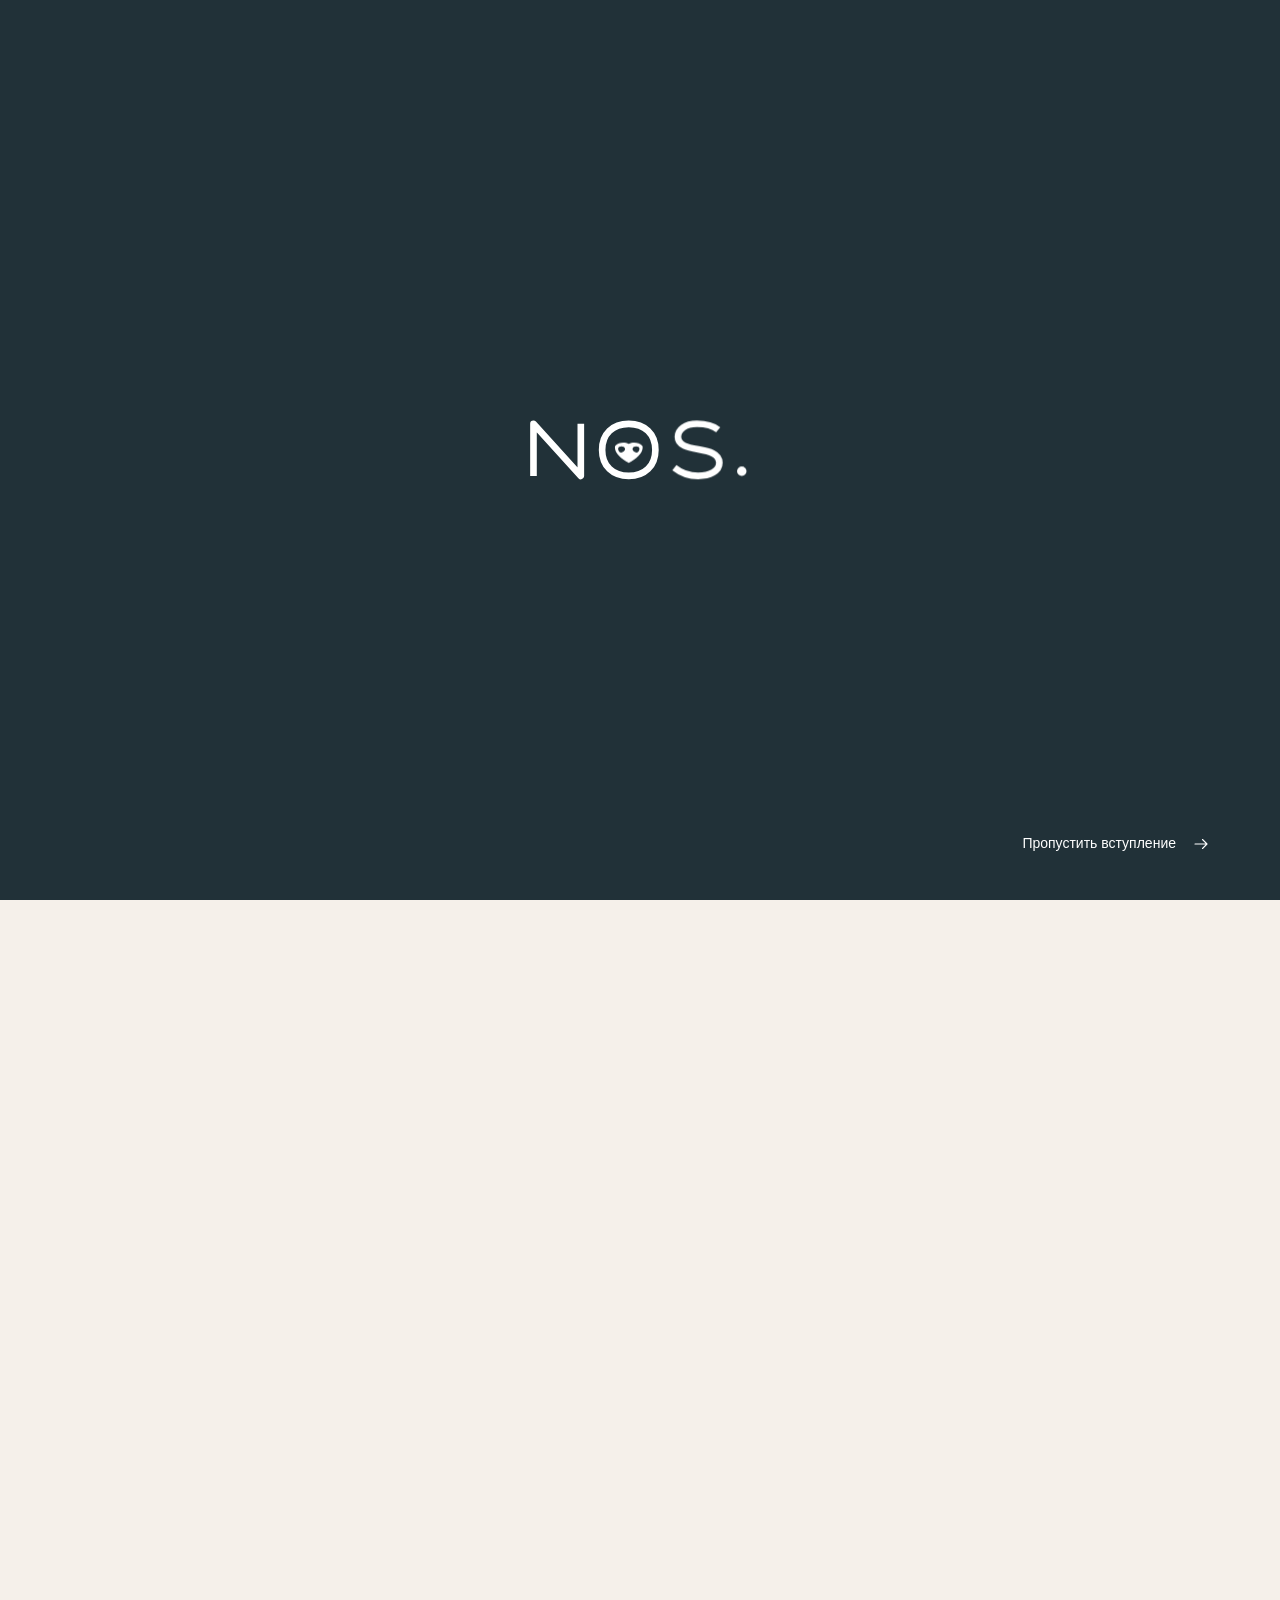
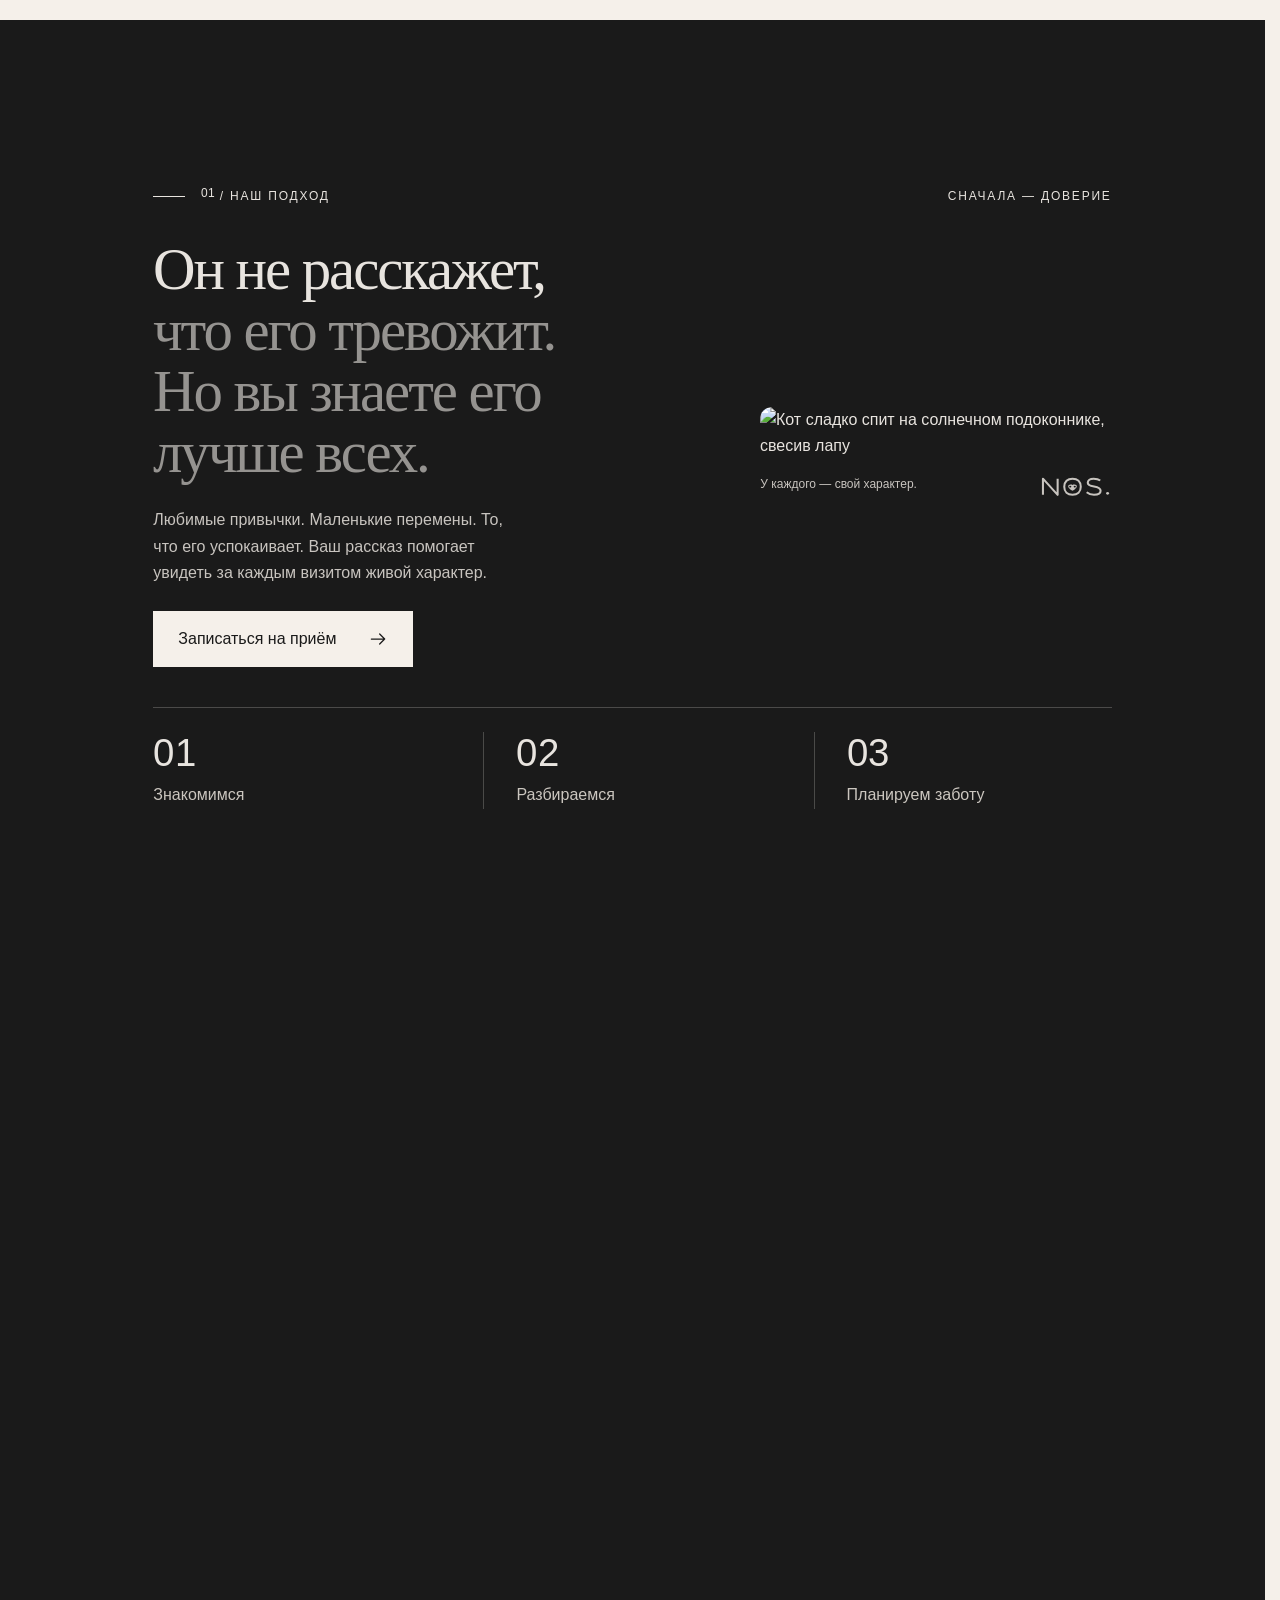
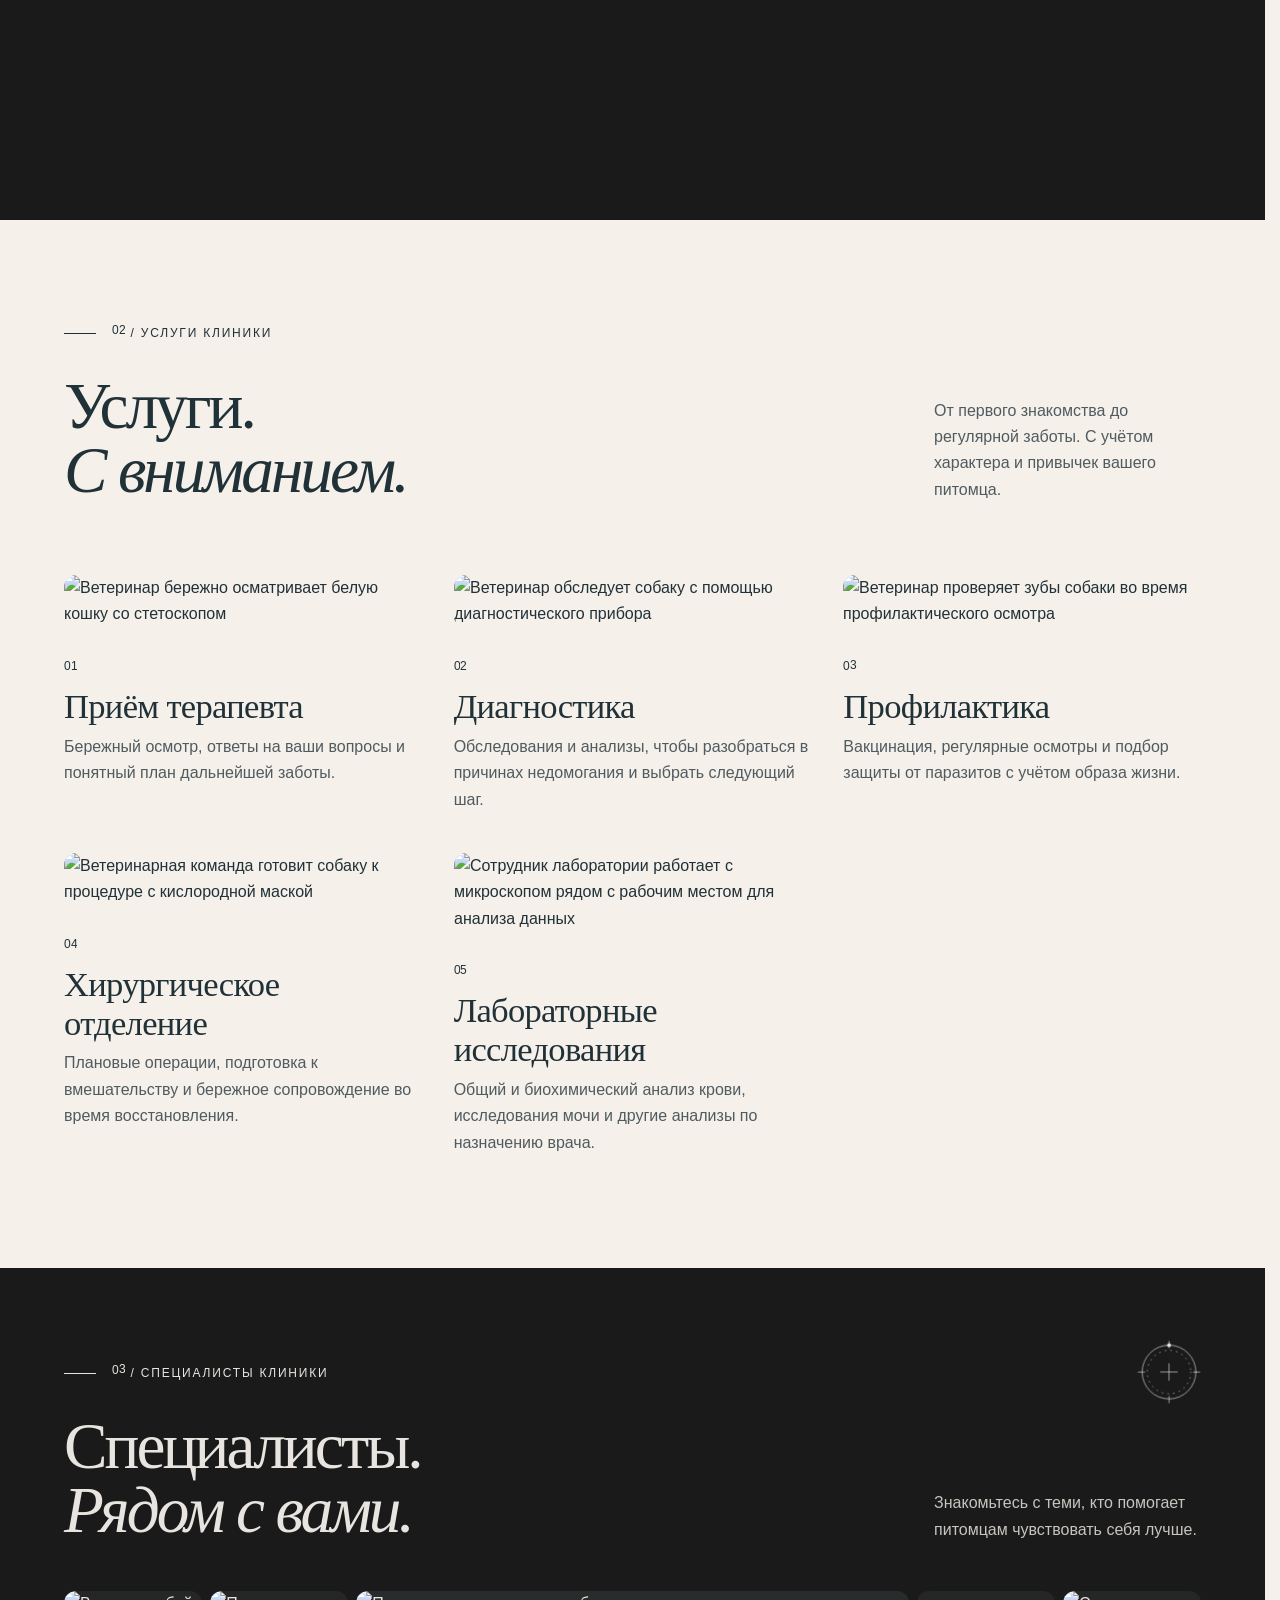
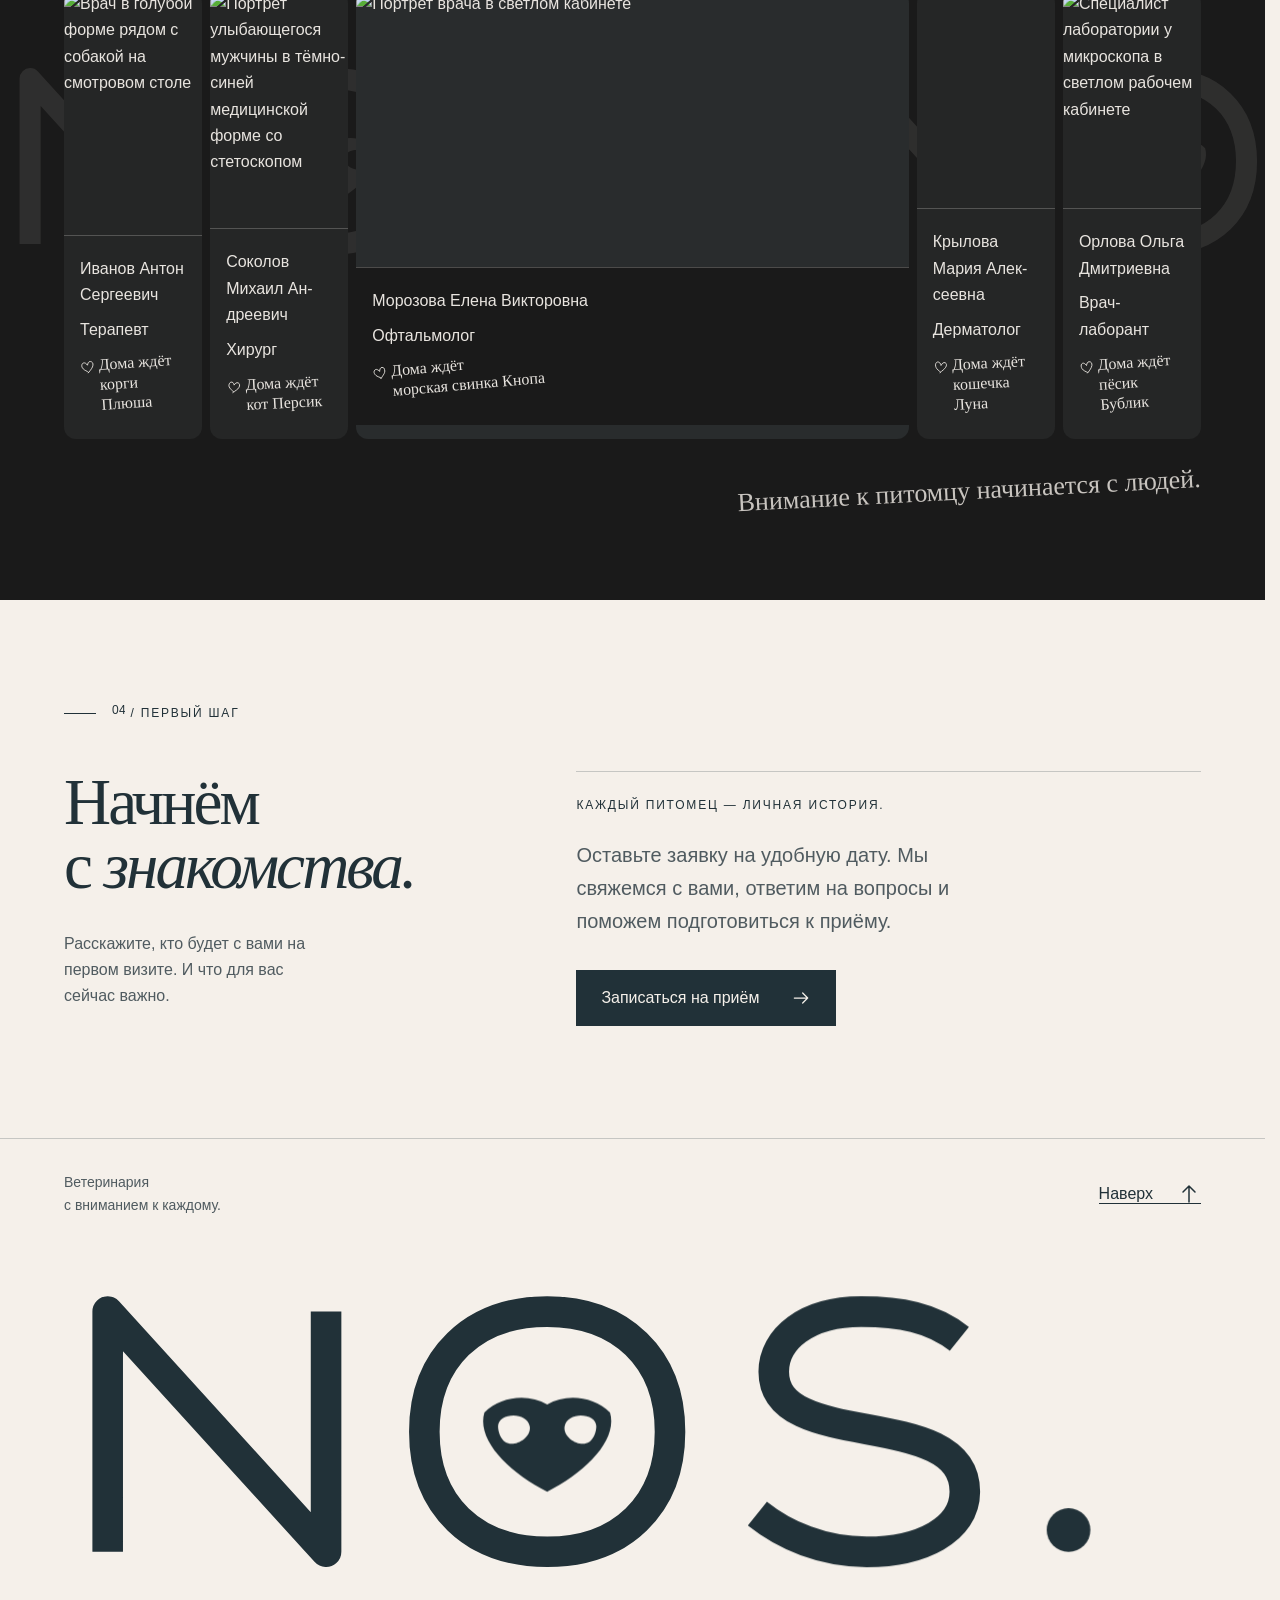
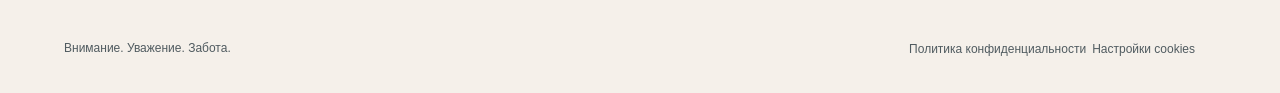
==== index.html @ 4f6dbb4b "Initialize website" ====
<!doctype html>
<html lang="ru" data-site-ready="false"><head>
  <meta charset="utf-8">
  <meta name="viewport" content="width=device-width, initial-scale=1">
  <title>NOS. — забота, равная любви</title>
  <link rel="icon" href="assets/brand/nos-wordmark.svg" type="image/svg+xml">
  <link rel="stylesheet" href="assets/privacy.css">
  <link rel="stylesheet" href="assets/motion.css">
  <script src="assets/site-config.js" defer></script>
  <script src="assets/privacy.js" defer></script>
  <script src="assets/motion.js" defer></script>
<meta name="description" content="NOS. — внимание к каждой детали жизни вашего питомца. Знакомство, забота и бережный подход."><meta name="theme-color" content="#f5f0ea"><style>/* OD-LAYOUT-PRIMITIVES v1 — structure only: display, flex/grid, overflow, wrapping, ratio.
   Put this @layer first; product CSS outside the layer always wins. */
@layer od-layout {
  :where(.od-stack,.od-row,.od-row-top,.od-cluster,.od-grid,.od-field,.od-stat,.od-cell,.od-tile) > :where(*) { min-width: 0; }

  /* containers */
  .od-stack   { display: flex; flex-direction: column; gap: var(--od-gap, 8px); }
  .od-row     { display: flex; align-items: center; gap: var(--od-gap, 8px); }
  .od-row-top { display: flex; align-items: flex-start; gap: var(--od-gap, 8px); }
  .od-cluster { display: flex; flex-wrap: wrap; align-items: center; gap: var(--od-gap, 8px); }
  .od-fill    { flex: 1 1 0; min-width: 0; }
  .od-fixed   { flex: none; }
  .od-grid    { display: grid; gap: var(--od-gap, 12px); grid-template-columns: repeat(var(--od-cols, 3), minmax(0, 1fr)); }

  /* stacked information: each piece is its own line — never sibling inline spans */
  .od-stat, .od-field, .od-cell { display: grid; gap: var(--od-gap, 2px); }
  :where(.od-stat,.od-field,.od-cell) > :where(*) { display: block; }
  .od-tile { display: grid; grid-template-rows: auto 1fr; }
  :where(.od-tile) > :where(*) { display: block; }

  /* media keeps its intrinsic ratio by default; never a distorted or cropped
     cover by accident. height:auto lets the ratio win over an <img height="…">
     attribute. Cropping to a uniform box is an explicit opt-in: set --od-ratio
     AND add .od-media-cover together (per the core rule, only where a crop is
     deliberate — tile thumbs, decorative fills — never on full-frame content). */
  .od-media { display: block; width: 100%; height: auto; aspect-ratio: var(--od-ratio, auto); }
  .od-media-cover { object-fit: cover; }

  /* data text only — authored copy is rewritten to its budget instead */
  .od-truncate { display: block; max-width: 100%; overflow: hidden; white-space: nowrap; text-overflow: ellipsis; }
  .od-clamp-2, .od-clamp-3 { display: -webkit-box; -webkit-box-orient: vertical; overflow: hidden; overflow-wrap: anywhere; }
  .od-clamp-2 { -webkit-line-clamp: 2; }
  .od-clamp-3 { -webkit-line-clamp: 3; }
  .od-lines-2 { min-height: calc(2 * 1.4em); }   /* block-level reservation for a shared baseline */
  .od-nowrap  { white-space: nowrap; }           /* 数字+单位 · 价格+起 · 日期+星期 */
  .od-keep    { word-break: keep-all; overflow-wrap: anywhere; } /* CJK labels break at spaces / <wbr> first */

  /* screen skeleton (optional): bars take their own space, the middle scrolls — no padding guessed for chrome */
  .od-screen { display: grid; grid-template-rows: auto minmax(0, 1fr) auto; height: 100%; }
  .od-scroll { overflow-y: auto; overscroll-behavior: contain; min-height: 0; }

  /* horizontal rail: the next item peeks at the edge; trailing room survives overflow */
  .od-rail { display: flex; gap: var(--od-gap, 8px); overflow-x: auto; scroll-snap-type: x proximity; scrollbar-width: none;
             padding-inline: var(--od-rail-pad, 16px); scroll-padding-inline: var(--od-rail-pad, 16px); }
  .od-rail::-webkit-scrollbar { display: none; }
  :where(.od-rail) > :where(*) { flex: none; scroll-snap-align: start; }
  :where(.od-rail) > :where(:last-child) { margin-inline-end: var(--od-rail-pad, 16px); }

  .od-spacer { flex: none; visibility: hidden; pointer-events: none; }
  .od-touch  { min-width: 44px; min-height: 44px; }
}
/* /OD-LAYOUT-PRIMITIVES v1 */

/* cyrillic-ext */
@font-face {
  font-family: 'Cormorant Garamond';
  font-style: normal;
  font-weight: 400;
  font-display: swap;
  src: url(assets/fonts/cormorant-garamond-cyrillic-ext-400.woff2) format('woff2');
  unicode-range: U+0460-052F, U+1C80-1C8A, U+20B4, U+2DE0-2DFF, U+A640-A69F, U+FE2E-FE2F;
}
/* cyrillic */
@font-face {
  font-family: 'Cormorant Garamond';
  font-style: normal;
  font-weight: 400;
  font-display: swap;
  src: url(assets/fonts/cormorant-garamond-cyrillic-400.woff2) format('woff2');
  unicode-range: U+0301, U+0400-045F, U+0490-0491, U+04B0-04B1, U+2116;
}
/* latin */
@font-face {
  font-family: 'Cormorant Garamond';
  font-style: normal;
  font-weight: 400;
  font-display: swap;
  src: url(assets/fonts/cormorant-garamond-latin-400.woff2) format('woff2');
  unicode-range: U+0000-00FF, U+0131, U+0152-0153, U+02BB-02BC, U+02C6, U+02DA, U+02DC, U+0304, U+0308, U+0329, U+2000-206F, U+20AC, U+2122, U+2191, U+2193, U+2212, U+2215, U+FEFF, U+FFFD;
}
/* cyrillic-ext */
@font-face {
  font-family: 'Cormorant Garamond';
  font-style: normal;
  font-weight: 500;
  font-display: swap;
  src: url(assets/fonts/cormorant-garamond-cyrillic-ext-400.woff2) format('woff2');
  unicode-range: U+0460-052F, U+1C80-1C8A, U+20B4, U+2DE0-2DFF, U+A640-A69F, U+FE2E-FE2F;
}
/* cyrillic */
@font-face {
  font-family: 'Cormorant Garamond';
  font-style: normal;
  font-weight: 500;
  font-display: swap;
  src: url(assets/fonts/cormorant-garamond-cyrillic-400.woff2) format('woff2');
  unicode-range: U+0301, U+0400-045F, U+0490-0491, U+04B0-04B1, U+2116;
}
/* latin */
@font-face {
  font-family: 'Cormorant Garamond';
  font-style: normal;
  font-weight: 500;
  font-display: swap;
  src: url(assets/fonts/cormorant-garamond-latin-400.woff2) format('woff2');
  unicode-range: U+0000-00FF, U+0131, U+0152-0153, U+02BB-02BC, U+02C6, U+02DA, U+02DC, U+0304, U+0308, U+0329, U+2000-206F, U+20AC, U+2122, U+2191, U+2193, U+2212, U+2215, U+FEFF, U+FFFD;
}
/* cyrillic-ext */
@font-face {
  font-family: 'Cormorant Garamond';
  font-style: normal;
  font-weight: 600;
  font-display: swap;
  src: url(assets/fonts/cormorant-garamond-cyrillic-ext-400.woff2) format('woff2');
  unicode-range: U+0460-052F, U+1C80-1C8A, U+20B4, U+2DE0-2DFF, U+A640-A69F, U+FE2E-FE2F;
}
/* cyrillic */
@font-face {
  font-family: 'Cormorant Garamond';
  font-style: normal;
  font-weight: 600;
  font-display: swap;
  src: url(assets/fonts/cormorant-garamond-cyrillic-400.woff2) format('woff2');
  unicode-range: U+0301, U+0400-045F, U+0490-0491, U+04B0-04B1, U+2116;
}
/* latin */
@font-face {
  font-family: 'Cormorant Garamond';
  font-style: normal;
  font-weight: 600;
  font-display: swap;
  src: url(assets/fonts/cormorant-garamond-latin-400.woff2) format('woff2');
  unicode-range: U+0000-00FF, U+0131, U+0152-0153, U+02BB-02BC, U+02C6, U+02DA, U+02DC, U+0304, U+0308, U+0329, U+2000-206F, U+20AC, U+2122, U+2191, U+2193, U+2212, U+2215, U+FEFF, U+FFFD;
}
/* cyrillic-ext */
@font-face {
  font-family: 'Inter';
  font-style: normal;
  font-weight: 300;
  font-display: swap;
  src: url(assets/fonts/inter-cyrillic-ext-300.woff2) format('woff2');
  unicode-range: U+0460-052F, U+1C80-1C8A, U+20B4, U+2DE0-2DFF, U+A640-A69F, U+FE2E-FE2F;
}
/* cyrillic */
@font-face {
  font-family: 'Inter';
  font-style: normal;
  font-weight: 300;
  font-display: swap;
  src: url(assets/fonts/inter-cyrillic-300.woff2) format('woff2');
  unicode-range: U+0301, U+0400-045F, U+0490-0491, U+04B0-04B1, U+2116;
}
/* latin */
@font-face {
  font-family: 'Inter';
  font-style: normal;
  font-weight: 300;
  font-display: swap;
  src: url(assets/fonts/inter-latin-300.woff2) format('woff2');
  unicode-range: U+0000-00FF, U+0131, U+0152-0153, U+02BB-02BC, U+02C6, U+02DA, U+02DC, U+0304, U+0308, U+0329, U+2000-206F, U+20AC, U+2122, U+2191, U+2193, U+2212, U+2215, U+FEFF, U+FFFD;
}
/* cyrillic-ext */
@font-face {
  font-family: 'Inter';
  font-style: normal;
  font-weight: 400;
  font-display: swap;
  src: url(assets/fonts/inter-cyrillic-ext-300.woff2) format('woff2');
  unicode-range: U+0460-052F, U+1C80-1C8A, U+20B4, U+2DE0-2DFF, U+A640-A69F, U+FE2E-FE2F;
}
/* cyrillic */
@font-face {
  font-family: 'Inter';
  font-style: normal;
  font-weight: 400;
  font-display: swap;
  src: url(assets/fonts/inter-cyrillic-300.woff2) format('woff2');
  unicode-range: U+0301, U+0400-045F, U+0490-0491, U+04B0-04B1, U+2116;
}
/* latin */
@font-face {
  font-family: 'Inter';
  font-style: normal;
  font-weight: 400;
  font-display: swap;
  src: url(assets/fonts/inter-latin-300.woff2) format('woff2');
  unicode-range: U+0000-00FF, U+0131, U+0152-0153, U+02BB-02BC, U+02C6, U+02DA, U+02DC, U+0304, U+0308, U+0329, U+2000-206F, U+20AC, U+2122, U+2191, U+2193, U+2212, U+2215, U+FEFF, U+FFFD;
}
/* cyrillic-ext */
@font-face {
  font-family: 'Inter';
  font-style: normal;
  font-weight: 500;
  font-display: swap;
  src: url(assets/fonts/inter-cyrillic-ext-300.woff2) format('woff2');
  unicode-range: U+0460-052F, U+1C80-1C8A, U+20B4, U+2DE0-2DFF, U+A640-A69F, U+FE2E-FE2F;
}
/* cyrillic */
@font-face {
  font-family: 'Inter';
  font-style: normal;
  font-weight: 500;
  font-display: swap;
  src: url(assets/fonts/inter-cyrillic-300.woff2) format('woff2');
  unicode-range: U+0301, U+0400-045F, U+0490-0491, U+04B0-04B1, U+2116;
}
/* latin */
@font-face {
  font-family: 'Inter';
  font-style: normal;
  font-weight: 500;
  font-display: swap;
  src: url(assets/fonts/inter-latin-300.woff2) format('woff2');
  unicode-range: U+0000-00FF, U+0131, U+0152-0153, U+02BB-02BC, U+02C6, U+02DA, U+02DC, U+0304, U+0308, U+0329, U+2000-206F, U+20AC, U+2122, U+2191, U+2193, U+2212, U+2215, U+FEFF, U+FFFD;
}
/* cyrillic-ext */
@font-face {
  font-family: 'Inter';
  font-style: normal;
  font-weight: 600;
  font-display: swap;
  src: url(assets/fonts/inter-cyrillic-ext-300.woff2) format('woff2');
  unicode-range: U+0460-052F, U+1C80-1C8A, U+20B4, U+2DE0-2DFF, U+A640-A69F, U+FE2E-FE2F;
}
/* cyrillic */
@font-face {
  font-family: 'Inter';
  font-style: normal;
  font-weight: 600;
  font-display: swap;
  src: url(assets/fonts/inter-cyrillic-300.woff2) format('woff2');
  unicode-range: U+0301, U+0400-045F, U+0490-0491, U+04B0-04B1, U+2116;
}
/* latin */
@font-face {
  font-family: 'Inter';
  font-style: normal;
  font-weight: 600;
  font-display: swap;
  src: url(assets/fonts/inter-latin-300.woff2) format('woff2');
  unicode-range: U+0000-00FF, U+0131, U+0152-0153, U+02BB-02BC, U+02C6, U+02DA, U+02DC, U+0304, U+0308, U+0329, U+2000-206F, U+20AC, U+2122, U+2191, U+2193, U+2212, U+2215, U+FEFF, U+FFFD;
}
/* latin */
@font-face {
  font-family: 'Syne';
  font-style: normal;
  font-weight: 400;
  font-display: swap;
  src: url(assets/fonts/syne-latin-400.woff2) format('woff2');
  unicode-range: U+0000-00FF, U+0131, U+0152-0153, U+02BB-02BC, U+02C6, U+02DA, U+02DC, U+0304, U+0308, U+0329, U+2000-206F, U+20AC, U+2122, U+2191, U+2193, U+2212, U+2215, U+FEFF, U+FFFD;
}
/* latin */
@font-face {
  font-family: 'Syne';
  font-style: normal;
  font-weight: 700;
  font-display: swap;
  src: url(assets/fonts/syne-latin-400.woff2) format('woff2');
  unicode-range: U+0000-00FF, U+0131, U+0152-0153, U+02BB-02BC, U+02C6, U+02DA, U+02DC, U+0304, U+0308, U+0329, U+2000-206F, U+20AC, U+2122, U+2191, U+2193, U+2212, U+2215, U+FEFF, U+FFFD;
}
/* latin */
@font-face {
  font-family: 'Syne';
  font-style: normal;
  font-weight: 800;
  font-display: swap;
  src: url(assets/fonts/syne-latin-400.woff2) format('woff2');
  unicode-range: U+0000-00FF, U+0131, U+0152-0153, U+02BB-02BC, U+02C6, U+02DA, U+02DC, U+0304, U+0308, U+0329, U+2000-206F, U+20AC, U+2122, U+2191, U+2193, U+2212, U+2215, U+FEFF, U+FFFD;
}

/* Caveat / The Caveat Project Authors. SIL OFL 1.1: assets/fonts/Caveat-OFL.txt.
   Source: https://github.com/google/fonts/tree/main/ofl/caveat */
@font-face {
 font-family: 'Caveat';
 font-style: normal;
 font-weight: 400 700;
 font-display: swap;
 src: url(assets/fonts/caveat-variable.ttf) format('truetype');
}


/* Bad Script / The Bad Script Project Authors. SIL OFL 1.1: assets/fonts/BadScript-OFL.txt.
   Source: https://github.com/google/fonts/tree/main/ofl/badscript */
@font-face {
 font-family: 'Bad Script';
 font-style: normal;
 font-weight: 400;
 font-display: swap;
 src: url(assets/fonts/bad-script-regular.ttf) format('truetype');
}


/* Comforter / The Comforter Project Authors. SIL OFL 1.1: assets/fonts/Comforter-OFL.txt.
   Source: https://github.com/google/fonts/tree/main/ofl/comforter */
@font-face {
 font-family: 'Comforter';
 font-style: normal;
 font-weight: 400;
 font-display: swap;
 src: url(assets/fonts/comforter-regular.ttf) format('truetype');
}

/* Marck Script / Denis Masharov. SIL OFL 1.1: assets/fonts/MarckScript-OFL.txt.
   Source: https://github.com/google/fonts/tree/main/ofl/marckscript */
@font-face {
 font-family: 'Marck Script';
 font-style: normal;
 font-weight: 400;
 font-display: swap;
 src: url(assets/fonts/marck-script-regular.ttf) format('truetype');
}

:root{--paper:#f5f0ea;--ink:#213138;--dark:#1a1a1a;--chalk:#e8e4df;--muted:#505b60;--line:rgba(33,49,56,.22);--dark-line:rgba(232,228,223,.24);--display:'Cormorant Garamond',Georgia,serif;--body:'Inter',sans-serif;--brand:'Syne',sans-serif;--page-pad:64px;--radius:12px;--speed:240ms;--nav-book-underline-offset:12px;--ease:cubic-bezier(.22,1,.36,1);--motion-ease:cubic-bezier(.22,.61,.36,1);--scene-transition:400ms;--lower-enter:24px;--lower-stagger:40ms;--lower-travel:64px;--panel-duration:280ms;--rich-line-enter:32px;--heading-travel:24px;--rich-turn:.75;--gallery-turn-limit:.4;--number-duration:2000ms;--digit-height:1.1em;--orbit-duration:22s;--marquee-duration:28s;--hero-scale:1;--hero-shift:0px;--hero-opacity:1;--hero-text-shift:0px}
*{box-sizing:border-box}html{scroll-behavior:smooth;scroll-padding-top:104px}body{margin:0;background:var(--paper);color:var(--ink);font:400 16px/1.65 var(--body);overflow-x:clip}
button,input,select{font:inherit}button,a,summary{touch-action:manipulation}button{color:inherit;cursor:pointer;background:none;border:0}a{color:inherit;text-decoration:none}h1,h2,h3,p,figure{margin:0}img{display:block;max-width:100%}button:disabled{cursor:wait;opacity:.65}::selection{background:var(--ink);color:var(--paper)}:focus-visible{outline:2px solid currentColor;outline-offset:6px}[hidden]{display:none!important}
svg{display:block;width:24px;height:24px;fill:none;stroke:currentColor;stroke-width:1.5;stroke-linecap:round;stroke-linejoin:round;flex:none}
.container{padding-inline:var(--page-pad);max-width:1600px;margin-inline:auto}.eyebrow{font-size:12px;letter-spacing:.15em;text-transform:uppercase;font-weight:500;line-height:1.6}.display{font-family:var(--display);font-weight:500;letter-spacing:-.045em;line-height:.98;text-wrap:balance}.display em{font-weight:400}
.section-label{display:flex;align-items:center;gap:16px}.section-label::before{content:'';display:block;width:32px;height:1px;background:currentColor}
.text-link{display:inline-flex;align-items:center;justify-content:space-between;gap:24px;min-height:44px;border-bottom:1px solid currentColor;font-weight:500}
.primary-button{display:inline-flex;align-items:center;justify-content:space-between;gap:32px;min-height:56px;padding:16px 24px;background:var(--ink);color:var(--paper);border:1px solid var(--ink);font-size:16px;font-weight:500;line-height:1.4;transition:background var(--speed),transform var(--speed)}.primary-button svg{width:20px;height:20px}
.icon-button{display:flex;align-items:center;justify-content:center;min-width:48px;min-height:48px;border:1px solid var(--line)}.skip-link{position:fixed;left:16px;top:16px;z-index:300;padding:16px;background:var(--ink);color:white;transform:translateY(-160%)}.skip-link:focus{transform:none}
@media(hover:hover){.text-link:hover{border-bottom-width:2px}.primary-button:hover{background:var(--dark);transform:translateY(-2px)}.icon-button:hover{background:var(--ink);color:var(--paper)}}
/* NOS: original monoline lettering with a small pet-nose signature. */
:root{--nos-stroke:5.6;--nos-size-nav:144px;--nos-size-intro:232px;--nos-size-caption:72px;--nos-footer-width:3.8em;--nos-ticker-width:3.2em;--nos-ticker-gap:.4em}
.nos-mark{display:block;width:100%;height:auto;max-width:100%;fill:none;stroke:currentColor;stroke-width:var(--nos-stroke);stroke-linecap:butt;stroke-linejoin:round;flex:none;overflow:visible}.nos-mark .nos-nose{fill:currentColor;stroke:none}.nos-mark .nos-glyph{transform-box:fill-box;transform-origin:50% 80%}
.nav-logo{width:var(--nos-size-nav);flex:none}.brand-lockup{min-height:44px}.pre-word>.nos-mark{width:var(--nos-size-intro)}.pre-word .l{transition:opacity var(--speed) ease-out}.nos-caption-logo{width:var(--nos-size-caption);flex:none}.footer-brand>.nos-mark{width:min(100%,var(--nos-footer-width))}
.ticker-track>span{display:flex;align-items:center;gap:var(--nos-ticker-gap);padding-right:var(--nos-ticker-gap)}.ticker-track .nos-mark{width:var(--nos-ticker-width);max-width:none}
@media(max-width:767px){:root{--nos-size-nav:112px}}
/* Velar seed: typewriter, lifting overlay and entrance timing. */
@keyframes blink{0%,100%{opacity:1}50%{opacity:0}}
.preloader{position:fixed;inset:0;z-index:100;background:var(--ink);color:white;display:none;align-items:center;justify-content:center;transition:transform 1.5s cubic-bezier(.45,0,.15,1)}.js .preloader{display:flex}
.pre-word{font-family:var(--brand);font-size:2.6rem;letter-spacing:-.02em;display:inline-flex;align-items:center;font-weight:700}.intro-done .pre-word .nos-nose{animation-play-state:paused,paused}
.skip-intro{position:absolute;bottom:32px;right:var(--page-pad);display:flex;align-items:center;gap:16px;min-height:48px;color:white;font-size:14px}.skip-intro svg{width:18px}.intro-done .preloader{visibility:hidden;pointer-events:none}
/* Fixed chrome reserves space in the first screen. */
.nav{position:fixed;top:0;left:0;right:0;z-index:50;color:var(--ink);background:var(--paper);transition:color .35s ease,background .35s ease}.nav.on-dark{color:var(--chalk);background:var(--dark)}
.nav-inner{min-height:96px;display:flex;align-items:center;justify-content:space-between;gap:32px}.nav-logo{font:700 32px/1 var(--brand);letter-spacing:-.06em;display:block}.nav-logo .dot{font-weight:800}
.brand-lockup{display:flex;align-items:center;gap:24px}.brand-descriptor{display:block;font-size:10px;line-height:1.4;letter-spacing:.14em;text-transform:uppercase;padding-left:24px;border-left:1px solid currentColor}
.nav-links{display:flex;align-items:center;gap:32px}.nav-links a{min-height:44px;display:flex;align-items:center;font-size:13px;font-weight:500}.nav-actions{display:flex;align-items:center;gap:32px}.nav-book{position:relative;display:flex;align-items:center;gap:16px;min-height:44px;font-size:13px;border-bottom:1px solid transparent}.nav-book::after,.footer-top .text-link::after{content:'';position:absolute;left:0;bottom:calc(var(--nav-book-underline-offset) - 1px);width:100%;height:1px;background:currentColor;pointer-events:none}
.nav-toggle{display:flex;flex-direction:column;justify-content:center;align-items:flex-end;gap:8px;min-width:48px;min-height:48px;padding:8px}.nav-toggle .ln{display:block;width:28px;height:1px;background:currentColor;transition:transform var(--speed)}.nav-progress{display:block;transform:scaleX(0);transform-origin:left;width:100%;height:1px;background:currentColor;opacity:.55;will-change:transform}
@media(min-width:1024px){.nav-toggle{display:none}}
@media(hover:hover){.nav-links a:hover{text-decoration:underline;text-underline-offset:6px}.nav-toggle:hover .ln.top{transform:scaleX(.72)}}
/* Seed centerpiece becomes a photographic scene in a normal-flow sticky region. */
.hero-sequence{height:180svh;position:relative}.hero{position:sticky;top:0;min-height:100svh;height:100svh;display:flex;flex-direction:column;padding-top:112px;padding-bottom:24px;background:var(--paper);overflow:clip}
.hero-content{flex:1;display:grid;grid-template-columns:repeat(2,minmax(0,1fr));align-items:center;gap:48px;width:100%;max-width:1200px;margin-inline:auto;min-height:0}.hero-text-block{opacity:var(--hero-opacity);transform:translateY(var(--hero-text-shift))}.js:not(.hero-revealed) .hero-text-block{opacity:0;transform:translateY(-28px)}.hero-revealed .hero-text-block{transition:opacity .7s var(--ease),transform .7s var(--ease)}.intro-done .hero-text-block{transition:none}
.hero-own-the{margin-bottom:24px}.hero h1{font-size:clamp(72px,7.6vw,124px);color:#000}.hero h1>span{display:block}.hero h1 em{white-space:nowrap}.hero-description{max-width:34ch;margin-top:32px;color:var(--muted)}.hero-cta{margin-top:32px}.hero-note{display:flex;align-items:center;gap:12px;margin-top:24px;font-size:12px}.hero-note::before{content:'';display:block;width:6px;height:6px;border:1px solid var(--ink);border-radius:50%}
.hero-visual{position:relative;width:100%;max-width:min(100%,calc(70svh * 3677 / 5536));justify-self:center;aspect-ratio:3677/5536;background:#050505;overflow:clip;border-radius:var(--radius)}.hero-visual-inner{width:100%;transform:translate3d(0,var(--hero-shift),0) scale(var(--hero-scale));transform-origin:50% 50%;will-change:transform}.hero-visual img{width:100%;height:auto;aspect-ratio:3677/5536}
.js:not(.photo-lifted) .hero-visual-inner{transform:translate3d(0,102vh,0) scale(1)}.photo-lifted:not(.intro-done) .hero-visual-inner{transform:translate3d(0,0,0) scale(1);transition:transform 1.5s cubic-bezier(.45,0,.15,1) .4s}.hero-photo-label{position:absolute;top:24px;left:24px;color:white;display:block;font-size:10px;letter-spacing:.16em}
.hero-footer{display:flex;justify-content:space-between;align-items:center;gap:24px;margin-top:24px;padding-top:16px}.hero-footer p{font-size:12px;color:var(--muted)}.scroll-link{display:flex;align-items:center;gap:16px;min-height:44px;font-size:12px;letter-spacing:.12em;text-transform:uppercase}.scroll-link svg{width:16px;height:16px}.hero-index{font-size:12px;font-variant-numeric:tabular-nums}
/* The requested hero copy keeps the existing display face and line reveals. */
.hero-nose{--hero-title-size:clamp(56px,6.2vw,96px);--hero-phrase-gap:10px}.hero.hero-nose h1{font-size:var(--hero-title-size)}.hero-nose #heroTitle>span:first-child{margin-bottom:var(--hero-phrase-gap)}.hero-nose .hero-photo-label{color:var(--chalk)}.hero-photo-heart{--hero-heart-size:calc(var(--specialist-heart-size) * 3);width:var(--hero-heart-size);height:var(--hero-heart-size);stroke-width:var(--specialist-heart-stroke);transform:rotate(var(--specialist-heart-tilt));transform-origin:center;overflow:visible}
@media(min-width:768px){.hero-nose .hero-description,.hero-nose .hero-cta{margin-top:24px}.hero-nose .hero-note{margin-top:16px}}
@media(max-width:767px){.hero-nose{--hero-title-size:56px}}
/* Seed's 200vh pinned dark band and count-up, now truthful stages of care. */
.s2-outer{position:relative;height:200svh;background:var(--dark);color:var(--chalk)}.s2-section{position:sticky;top:0;min-height:100svh;height:100svh;display:flex;flex-direction:column;justify-content:center}.s2-content{padding-block:120px 64px}
.approach-top{display:flex;justify-content:space-between;gap:32px;margin-bottom:48px}.approach-top .eyebrow:last-child{opacity:.8}.approach-main{display:grid;grid-template-columns:1.2fr .8fr;align-items:center;gap:80px}.s2-statement{font:500 clamp(48px,4.6vw,72px)/1.04 var(--display);letter-spacing:-.035em;max-width:16ch}.statement-line{display:block;color:var(--chalk);opacity:.6}.statement-line.is-lit{opacity:1}.approach-description{color:#c8c4bf;max-width:42ch;margin-top:24px}
.approach-photo{width:100%;position:relative}.approach-photo img{border-radius:var(--radius);transform:translate3d(0,var(--approach-shift,0px),0);will-change:transform}.approach-photo figcaption{display:flex;justify-content:space-between;gap:16px;margin-top:16px;color:#c8c4bf;font-size:12px}
.s2-stats-row{margin-top:64px;display:grid;grid-template-columns:repeat(3,minmax(0,1fr));gap:32px;padding-top:32px;border-top:1px solid var(--dark-line)}.s2-stat{--od-gap:8px}.s2-stat+.s2-stat{border-left:1px solid var(--dark-line);padding-left:32px}.s2-num{font:300 clamp(32px,3vw,48px)/1.1 var(--body);white-space:nowrap;letter-spacing:-.04em}.s2-label{font-size:16px;color:#cbc6bf}
.services{padding-block:104px 112px}.section-heading{display:flex;align-items:flex-end;justify-content:space-between;gap:48px;margin-top:32px;margin-bottom:64px}.section-heading h2{font-size:clamp(48px,5.1vw,80px)}.section-heading p{max-width:30ch;color:var(--muted)}
/* Team: full-frame portraits and personal stories continue the existing palette. */
:root{--doctor-grid-gap:32px;--doctor-card-gap:24px;--doctor-detail-gap:8px;--doctor-text-gap:8px;--doctor-name-size:clamp(32px,2.7vw,40px);--doctor-body-size:16px;--doctor-travel:16px;--pet-note-font:"Marck Script","Comforter","Caveat",var(--display);--pet-note-size:clamp(20px,1.6vw,22px);--pet-note-angle:-5deg;--pet-note-pad:8px;--pet-heart-angle:-8deg;--pet-note-weight:400;--pet-note-leading:1.2;--doctor-note-gap:calc(var(--doctor-card-gap) / 2);--pet-heart-size:20px;--pet-heart-stroke:.85}
.doctor-grid{--od-cols:3;--od-gap:var(--doctor-grid-gap);align-items:stretch}
.doctor-card{gap:var(--doctor-card-gap);min-width:0}
.doctor-portrait{padding-block:calc(var(--doctor-travel) / 2)}
.doctor-portrait img{border-radius:var(--radius)}
.doctor-card-body{--od-gap:var(--doctor-note-gap)}
.doctor-info{--od-gap:var(--doctor-text-gap)}
.doctor-info h3{font:500 var(--doctor-name-size)/1.12 var(--display);letter-spacing:-.02em;text-wrap:balance;overflow-wrap:break-word}
.doctor-specialty,.doctor-home,.doctor-note{font-size:var(--doctor-body-size);line-height:1.65}
.doctor-specialty{color:var(--muted)}
.doctor-home{--od-gap:var(--doctor-detail-gap);margin-top:0;padding-top:var(--doctor-note-gap);border-top:1px solid var(--line);color:var(--muted)}
.doctor-home .doctor-heart{width:var(--pet-heart-size);height:var(--pet-heart-size);margin-top:var(--pet-note-pad);stroke-width:var(--pet-heart-stroke);overflow:visible;transform:rotate(var(--pet-heart-angle));transform-origin:center}.doctor-heart path{vector-effect:non-scaling-stroke}
.doctor-home p{min-width:0;width:fit-content;max-width:100%;padding-block:var(--pet-note-pad);font:var(--pet-note-weight) var(--pet-note-size)/var(--pet-note-leading) var(--pet-note-font);text-wrap:pretty;transform:rotate(var(--pet-note-angle));transform-origin:left center}
.doctor-card:nth-child(2){--pet-note-angle:-4deg;--pet-heart-angle:11deg}
.doctor-card:nth-child(3){--pet-note-angle:-6deg;--pet-heart-angle:-13deg}
.doctor-note{max-width:74ch;margin-top:48px;color:var(--muted);text-wrap:pretty}
@media(min-width:768px) and (max-width:1023px){.doctor-grid{--od-cols:2;--doctor-grid-gap:24px}.doctor-grid>.service-card:last-child:nth-child(odd){grid-column:1/-1;justify-self:center;width:calc((100% - var(--doctor-grid-gap)) / 2)}}
@media(max-width:767px){.doctor-grid{--od-cols:1;--doctor-grid-gap:40px}.doctor-note{margin-top:40px}}
/* Velar accordion: full-frame photographs, keyboard selection and detail. */
.s3-gallery-section{position:relative;background:var(--dark);color:var(--chalk);padding-block:96px 104px;overflow:clip}.gallery-heading{position:relative;z-index:1;margin-bottom:48px}.gallery-heading .section-heading{margin-bottom:0}.gallery-heading .section-heading p{color:#c8c4bf}
.s3-ticker-wrap{position:absolute;top:40%;left:0;width:100%;pointer-events:none;user-select:none;overflow:clip}.ticker-track{display:flex;transform:translateX(var(--ticker-shift,0px));will-change:transform}.ticker-track span{font:800 clamp(120px,18vw,280px)/1 var(--brand);white-space:nowrap;letter-spacing:-.06em;opacity:.065;padding-right:.3em}.s3-gallery-content{position:relative;z-index:1}
.gallery-expand-row{display:flex;gap:8px;min-width:0}.gallery-expand-item{display:grid;grid-template-rows:minmax(0,1fr) auto;flex:1 1 0%;min-width:0;height:448px;background:#252626;color:var(--chalk);border-radius:var(--radius);padding:0;overflow:clip;text-align:left;transition:flex-grow var(--scene-transition) var(--motion-ease),background var(--speed)}.gallery-expand-item.is-active{flex:4 1 0%;background:#292c2d}
.gallery-media{display:grid;place-items:center;width:100%;min-height:0}.gallery-media img{width:auto;height:auto;max-width:100%;max-height:100%;object-fit:contain}.gallery-caption{display:flex;flex-wrap:wrap;justify-content:space-between;align-items:center;gap:8px;padding:20px 16px;min-height:64px;border-top:1px solid var(--dark-line);font-size:16px}.gallery-caption .photo-number{font-size:12px}.gallery-caption svg{width:18px;height:18px}.gallery-expand-item:not(.is-active) .gallery-caption svg{display:none}
.gallery-note{display:flex;justify-content:space-between;align-items:center;gap:24px;margin-top:24px;color:#c8c4bf;font-size:12px}.gallery-note p{max-width:65ch}
.gallery-note>.gallery-handwritten-note{--gallery-note-tilt:-3deg;display:block;width:fit-content;max-width:100%;margin-inline-start:auto;font:400 calc(var(--specialist-pet-size) + 10px)/var(--specialist-pet-leading) var(--pet-note-font);text-align:right;text-wrap:pretty;transform:rotate(var(--gallery-note-tilt));transform-origin:right center}

.booking{padding-block:104px 112px}.booking-layout{display:grid;grid-template-columns:.8fr 1.2fr;gap:96px;margin-top:48px;align-items:start}.booking-intro h2{font-size:clamp(48px,5.1vw,80px)}.booking-intro>p{max-width:30ch;color:var(--muted);margin-top:32px}.booking-aside{margin-top:48px;padding-top:24px;border-top:1px solid var(--line);display:grid;gap:8px}.booking-aside p{max-width:33ch;color:var(--muted)}
.booking-form{border-top:1px solid var(--line);padding-top:24px}.form-heading{font-size:16px;font-weight:500;margin-bottom:8px}.form-note{color:var(--muted);font-size:16px;line-height:1.6;max-width:52ch}.form-grid{display:grid;grid-template-columns:repeat(2,minmax(0,1fr));gap:24px;margin-top:32px}.form-field{--od-gap:8px;align-content:start}.form-field label{font-size:14px;font-weight:500}.form-field label span{font-size:12px;font-weight:400}
.form-field input,.form-field select{display:block;width:100%;min-width:0;min-height:56px;border:1px solid var(--line);border-radius:0;background:transparent;color:var(--ink);padding:12px 16px;font-size:16px;line-height:1.5}.form-field input:focus,.form-field select:focus{border-color:var(--ink)}.form-field input[aria-invalid=true],.form-field select[aria-invalid=true]{border:2px solid var(--ink)}.field-error{font-size:16px;font-weight:500;line-height:1.5}
.error-summary{border:2px solid var(--ink);padding:16px;margin-top:24px}.error-summary p{font-weight:600}.error-summary ul{margin:8px 0 0;padding-left:24px}.error-summary a{text-decoration:underline;text-underline-offset:3px}
.form-footer{margin-top:32px;display:flex;align-items:center;justify-content:space-between;gap:24px;flex-wrap:wrap}.required-note{font-size:12px;color:var(--muted)}.form-progress{margin-top:16px;font-size:16px}
.summary-panel{padding-top:24px;border-top:1px solid var(--line)}.summary-panel h3{font:500 48px/1 var(--display);letter-spacing:-.03em}.summary-panel>p{margin-top:16px;max-width:48ch;color:var(--muted)}.summary-list{margin:32px 0;display:grid;gap:16px}.summary-list>div{display:grid;grid-template-columns:1fr 1.4fr;gap:24px;padding-bottom:16px;border-bottom:1px solid var(--line)}.summary-list dt{color:var(--muted)}.summary-list dd{margin:0;overflow-wrap:anywhere}.summary-panel .text-link{margin-top:16px}
dialog{color:var(--ink);background:var(--paper);border:0;padding:0}dialog::backdrop{background:rgba(0,0,0,.75)}
.menu{max-width:none;max-height:none;width:100%;height:100%;margin:0}.menu-shell{min-height:100%;display:grid;grid-template-rows:auto 1fr auto;padding:24px var(--page-pad) 40px}.menu-top{display:flex;justify-content:space-between;align-items:center;gap:32px;min-height:64px}.menu-links{display:flex;flex-direction:column;justify-content:center;align-items:flex-start;gap:16px;padding-block:48px}.menu-links a{font:500 clamp(48px,7vw,104px)/1.05 var(--display);letter-spacing:-.035em;display:flex;align-items:center;gap:24px}.menu-links a .eyebrow{font-family:var(--body);letter-spacing:0;font-size:12px;align-self:center}.menu-footer{font-size:14px;color:var(--muted)}
@media(hover:hover){.menu-links a:hover{font-style:italic}}
.lightbox{max-width:1200px;width:calc(100% - 48px);max-height:94svh;overflow:auto;border-radius:var(--radius);background:var(--dark);color:var(--chalk)}.lightbox-top{display:flex;justify-content:space-between;align-items:center;gap:24px;padding:16px 24px}.lightbox-top .icon-button{border-color:var(--dark-line)}.lightbox-media{display:grid;place-items:center;background:#101111;padding:8px 24px}.lightbox-media img{width:auto;height:auto;max-width:100%;max-height:72svh;object-fit:contain}.lightbox-bottom{display:flex;justify-content:space-between;align-items:center;gap:24px;padding:16px 24px}.lightbox-bottom p{font-size:14px}.lightbox-controls{display:flex;gap:8px}.lightbox-controls .icon-button{border-color:var(--dark-line)}.photo-credit a{text-decoration:underline;text-underline-offset:4px}
footer{border-top:1px solid var(--line);padding-top:32px;padding-bottom:32px}.footer-top{display:flex;justify-content:space-between;gap:32px;align-items:center}.footer-top .text-link{position:relative;border-bottom:1px solid transparent}.footer-top p{font-size:14px;color:var(--muted)}.footer-brand{font:800 clamp(100px,22vw,352px)/.94 var(--brand);letter-spacing:-.07em;padding-top:40px;white-space:nowrap}.footer-bottom{display:flex;justify-content:space-between;align-items:flex-start;gap:32px;padding-top:32px;font-size:12px;color:var(--muted)}.credits{max-width:56ch}.credits summary{min-height:44px;cursor:pointer;list-style:none;text-decoration:underline;text-underline-offset:3px}.credits summary::-webkit-details-marker{display:none}.credits p{padding-top:8px}.credits a{text-decoration:underline;text-underline-offset:3px}
@media(hover:hover){.footer-top .text-link:hover::after{height:2px}}
.js .reveal{opacity:0;transform:translate3d(0,16px,0);transition:opacity var(--scene-transition) var(--motion-ease),transform var(--scene-transition) var(--motion-ease)}.js .reveal.is-visible{opacity:1;transform:none}.js .reveal:nth-child(2){transition-delay:40ms}.js .reveal:nth-child(3){transition-delay:80ms}
@media(min-width:1440px){.hero-content{grid-template-columns:repeat(2,minmax(0,1fr));gap:64px}.hero h1{font-size:clamp(112px,8vw,132px)}}
@media(max-width:1023px){
 :root{--page-pad:40px}.nav-links{display:none}.nav-actions{gap:24px}.brand-descriptor{display:none}.hero-content{gap:32px;grid-template-columns:repeat(2,minmax(0,1fr))}.hero h1{font-size:clamp(64px,8vw,84px)}.hero h1 em{white-space:normal}.hero-description{margin-top:24px;max-width:28ch}.hero-visual{max-width:100%}
 .approach-main{gap:48px;grid-template-columns:1.1fr .9fr}.s2-statement{font-size:48px}.section-heading{gap:32px}.booking-layout{gap:48px;grid-template-columns:.8fr 1.2fr}
 .gallery-expand-row{display:grid;grid-template-columns:repeat(2,minmax(0,1fr));gap:16px}.gallery-expand-item{height:auto;min-height:0;grid-template-rows:minmax(0,1fr) auto;transition:none}.gallery-expand-item:last-child:nth-child(odd){grid-column:1/-1;width:calc(50% - 8px);justify-self:center}.gallery-media{min-height:240px}.gallery-media img{width:100%;max-height:none}.gallery-caption{padding:16px}.gallery-expand-item:not(.is-active) .gallery-caption svg{display:block}
}
@media(max-width:767px){
 :root{--page-pad:24px}html{scroll-padding-top:88px}.nav-inner{min-height:80px;gap:16px}.nav-logo{font-size:28px}.nav-actions{gap:16px}.nav-book{font-size:12px;gap:8px}.nav-book svg{width:16px;height:16px}.nav-toggle{min-width:44px;min-height:44px}
 .hero-sequence{height:auto}.hero{position:relative;min-height:100svh;height:auto;padding-top:120px;padding-bottom:24px}.hero-content{grid-template-columns:1fr;gap:40px}.hero-own-the{margin-bottom:24px}.hero h1{font-size:clamp(64px,12vw,88px)}.hero h1 em{white-space:nowrap}.hero-description{max-width:32ch}.hero-cta{margin-top:24px}.hero-note{margin-top:16px}.hero-visual{justify-self:center;max-width:440px}.hero-footer{margin-top:24px}.hero-footer p{max-width:18ch}.hero-index{display:none}
 .s2-content{padding-block:112px 48px}.approach-top{margin-bottom:32px}.approach-top .eyebrow:last-child{display:none}.approach-main{grid-template-columns:1fr;gap:32px}.s2-statement{font-size:clamp(38px,7vw,52px);max-width:18ch}.approach-description{margin-top:24px}.approach-photo{max-width:440px}.s2-stats-row{gap:16px;margin-top:40px;padding-top:24px}.s2-stat+.s2-stat{padding-left:16px}.s2-num{font-size:32px}.s2-label{font-size:13px;line-height:1.5}.s2-outer{height:auto}.s2-section{position:relative;min-height:100svh;height:auto}
 .services{padding-block:72px}.section-heading{display:block;margin-top:24px;margin-bottom:40px}.section-heading h2{font-size:52px}.section-heading p{margin-top:24px;max-width:32ch}
 .s3-gallery-section{padding-block:72px}.gallery-heading{margin-bottom:40px}.gallery-expand-row{gap:8px}.gallery-expand-item:last-child:nth-child(odd){width:calc(50% - 4px)}.gallery-media{min-height:160px}.gallery-caption{padding:12px;gap:8px;min-height:72px;font-size:14px}.gallery-caption .photo-number{display:none}.gallery-caption svg{width:16px;height:16px}.gallery-note{display:block}.gallery-note>span{display:block;margin-top:16px}
 .booking{padding-block:72px}.booking-layout{grid-template-columns:1fr;gap:40px;margin-top:32px}.booking-intro h2{font-size:56px}.booking-intro>p{margin-top:24px}.booking-aside{margin-top:32px}.form-grid{gap:24px 16px}.form-footer{align-items:flex-start}.form-footer .primary-button{width:100%}.footer-top{align-items:flex-start}.footer-top p{max-width:20ch}.footer-brand{font-size:25vw;padding-top:32px}.footer-bottom{display:block;padding-top:24px}.footer-bottom>p{margin-top:16px}
 .menu-shell{padding-top:16px}.menu-links a{font-size:64px}.lightbox{width:calc(100% - 24px)}.lightbox-top,.lightbox-bottom{padding:16px}.lightbox-media{padding:0 8px}.lightbox-bottom{align-items:flex-start;gap:16px}.photo-credit{max-width:24ch}
}
@media(max-width:479px){.hero h1{font-size:64px}.form-grid{grid-template-columns:1fr}.gallery-caption{font-size:13px;flex-wrap:nowrap}.gallery-note{font-size:13px}.menu-links a{font-size:52px}.summary-list>div{grid-template-columns:1fr;gap:8px}}
@media(max-height:760px) and (min-width:768px){.hero-sequence,.s2-outer{height:auto}.hero,.s2-section{position:relative;height:auto;min-height:100svh}.hero-content{padding-block:24px}.hero-visual{max-width:min(100%,440px)}.s2-content{padding-block:120px 64px}}
html{scrollbar-gutter:stable}
.gallery-caption>span,.approach-photo figcaption>span{display:block}
@media(max-width:767px){
 .hero-content{gap:24px}
 .hero-text-block{display:contents}
 .hero-own-the{grid-row:1;margin:0}
 .hero h1{grid-row:2;font-size:56px}
 .hero-visual{grid-row:3}
 .hero-description{grid-row:4;margin:0}
 .hero-cta{grid-row:5;margin:0;justify-self:start}
 .hero-note{grid-row:6;margin:0}
 .js:not(.hero-revealed) .hero-text-block>*{opacity:0}
 .hero-revealed .hero-text-block>*{opacity:1;transition:opacity .7s var(--ease)}
}
@media(prefers-reduced-motion:reduce){html{scroll-behavior:auto}*,*::before,*::after{animation:none!important;transition:none!important;scroll-behavior:auto!important}.preloader{display:none!important}.hero-sequence,.s2-outer{height:auto}.hero,.s2-section{position:relative;height:auto;min-height:100svh}.hero-text-block,.hero-visual-inner,.reveal,.approach-photo img,.ticker-track{transform:none!important;opacity:1!important}.statement-line{opacity:1!important}}

/* Lower-page motion: full-frame photography, staggered reveals and native flow. */
.doctor-portrait img{transform:translate3d(0,var(--doctor-photo-shift,0px),0);will-change:transform}
.gallery-expand-row{transform:translate3d(0,var(--gallery-depth-shift,0px),0) rotate(var(--gallery-turn,0deg));will-change:transform}
#services .section-label::before,#booking .section-label::before{transform:scaleX(var(--lower-rule,1));transform-origin:left center;will-change:transform}
.js .reveal.lower-reveal{transform:translate3d(0,var(--lower-enter),0);transition-delay:var(--lower-delay,0ms)}
.js .reveal.lower-reveal.is-visible{transform:none}
.js .gallery-expand-item.lower-reveal{transition:flex-grow var(--scene-transition) var(--motion-ease),background var(--speed),opacity var(--scene-transition) var(--motion-ease),transform var(--scene-transition) var(--motion-ease);transition-delay:0ms,0ms,var(--lower-delay,0ms),var(--lower-delay,0ms)}
.js .lower-reveal:focus-within{opacity:1;transform:none;transition-delay:0ms!important}
@media(max-width:767px){:root{--lower-enter:16px;--lower-travel:16px}}
@media(prefers-reduced-motion:reduce){.doctor-portrait img,.gallery-expand-row{transform:none!important;will-change:auto}.js .lower-reveal{opacity:1!important;transform:none!important}#services .section-label::before,#booking .section-label::before{transform:none!important}}

/* Rich choreography: moving lines, digit reels and lightweight rotary marks. */
.motion-sr-only{position:absolute;width:1px;height:1px;padding:0;margin:0;border:0;clip-path:inset(50%);overflow:clip;white-space:nowrap}
.motion-title{perspective:1000px}.motion-line{display:block;transform:translate3d(var(--heading-drift,0px),0,0);will-change:transform}.motion-line-inner,.motion-copy-line,.motion-copy-inner{display:block}
.js .motion-line-inner{opacity:0;transform:translate3d(0,var(--rich-line-enter),0) rotateX(16deg);transform-origin:50% 100%;transition:transform var(--scene-transition) var(--motion-ease),opacity var(--scene-transition) var(--motion-ease);transition-delay:var(--line-delay,0ms)}
.js .motion-title.is-visible .motion-line-inner,.js.hero-revealed #heroTitle .motion-line-inner{opacity:1;transform:translate3d(0,0,0) rotateX(0deg)}
.js .motion-copy-inner{opacity:0;transform:translate3d(0,12px,0);transition:transform var(--scene-transition) var(--motion-ease),opacity var(--scene-transition) var(--motion-ease);transition-delay:var(--line-delay,0ms)}
.js .motion-copy.is-visible .motion-copy-inner,.js .reveal.is-visible .motion-copy-inner,.js.hero-revealed .hero-description .motion-copy-inner{opacity:1;transform:none}
.s2-statement{perspective:1000px}.statement-line{transform-origin:0 50%;will-change:transform,opacity}
.motion-label-text{display:block}.motion-number{position:relative;font-variant-numeric:tabular-nums}.motion-number-visual{display:inline-flex;align-items:flex-start;vertical-align:top;line-height:var(--digit-height)}.motion-digit-viewport{display:block;width:1ch;height:var(--digit-height);overflow:clip}.motion-digit-track{display:flex;flex-direction:column;will-change:transform}.motion-digit{display:block;flex:none;height:var(--digit-height);line-height:var(--digit-height)}
.rich-orbit{position:absolute;right:24px;bottom:24px;display:block;width:88px;aspect-ratio:1;pointer-events:none;color:var(--paper)}.rich-orbit svg{width:100%;height:100%;stroke-width:1;overflow:visible}.rich-orbit-ring{transform-box:fill-box;transform-origin:center;animation:rich-orbit-spin var(--orbit-duration) linear infinite;animation-play-state:paused;will-change:transform}.motion-active .rich-orbit-ring{animation-play-state:running}.rich-orbit-gallery{top:-24px;bottom:auto;right:var(--page-pad);width:64px;color:var(--chalk)}
@keyframes rich-orbit-spin{to{transform:rotate(360deg)}}
.ticker-track span{opacity:.1;animation:rich-marquee var(--marquee-duration) linear infinite;animation-play-state:paused;will-change:transform}.motion-active .ticker-track span{animation-play-state:running}@keyframes rich-marquee{to{transform:translate3d(-100%,0,0)}}
.motion-active .scroll-link svg{animation:rich-scroll-hint 2s cubic-bezier(.45,0,.55,1) infinite}@keyframes rich-scroll-hint{0%,100%{transform:translate3d(0,-3px,0)}50%{transform:translate3d(0,4px,0)}}
.motion-character{display:inline-block;transform-origin:50% 80%}.js .motion-character{opacity:0;transform:translate3d(0,32px,0) rotate(8deg);transition:opacity var(--scene-transition) var(--motion-ease),transform var(--scene-transition) var(--motion-ease);transition-delay:var(--line-delay,0ms)}.js .footer-brand.is-visible .motion-character{opacity:1;transform:none}
/* Footer wordmark: write the letters, reveal the nose, then sniff gently. */
.footer-brand,.pre-word{--nos-write-duration:360ms;--nos-write-step:400ms;--nos-dot-duration:200ms;--nos-dot-delay:calc(var(--nos-write-step) * 3);--nos-nose-duration:240ms;--nos-nose-delay:calc(var(--nos-dot-delay) + var(--nos-dot-duration));--nos-sniff-delay:calc(var(--nos-nose-delay) + var(--nos-nose-duration));--nos-sniff-duration:3200ms;--nos-sniff-rise:-.9px;--nos-sniff-tilt:4deg;--nos-sniff-scale:1.06}
.js .footer-logo-ready .footer-logo-letter{stroke-dasharray:1;stroke-dashoffset:1}
.js .footer-logo-ready .footer-logo-dot,.js .footer-logo-ready .nos-nose{opacity:0}
.footer-logo-ready .nos-nose{transform-box:fill-box;transform-origin:50% 60%}
.js .footer-logo-play .footer-logo-letter{animation:nos-footer-write var(--nos-write-duration) var(--motion-ease) both;animation-delay:calc(var(--nos-write-step) * var(--nos-write-order))}
.js .footer-logo-play .footer-logo-dot{animation:nos-footer-dot var(--nos-dot-duration) ease-out var(--nos-dot-delay) both}
.js .footer-logo-play .nos-nose{animation:nos-footer-nose var(--nos-nose-duration) ease-out var(--nos-nose-delay) both,nos-footer-sniff var(--nos-sniff-duration) ease-in-out var(--nos-sniff-delay) infinite;animation-play-state:running,paused}
.js .footer-logo-play.footer-logo-in-view .nos-nose{animation-play-state:running,running}
.motion-paused .footer-logo-play .footer-logo-letter,.motion-paused .footer-logo-play .footer-logo-dot{animation-play-state:paused}
.motion-paused .footer-logo-play .nos-nose{animation-play-state:paused,paused}
@keyframes nos-footer-write{from{stroke-dasharray:1;stroke-dashoffset:1}99.9%{stroke-dasharray:1;stroke-dashoffset:0}to{stroke-dasharray:none;stroke-dashoffset:0}}
@keyframes nos-footer-dot{from{opacity:0}to{opacity:1}}
@keyframes nos-footer-nose{from{opacity:0;transform:scale(.85)}to{opacity:1;transform:scale(1)}}
@keyframes nos-footer-sniff{0%,8%,20%,32%,44%,100%{transform:translateY(0) rotate(0deg) scale(1)}12%,24%{transform:translateY(var(--nos-sniff-rise)) rotate(var(--nos-sniff-tilt)) scale(var(--nos-sniff-scale))}16%,28%{transform:translateY(calc(var(--nos-sniff-rise) * .2)) rotate(calc(var(--nos-sniff-tilt) * -.5)) scale(.99)}}
@media(prefers-reduced-motion:reduce){.js .footer-logo-ready .footer-logo-letter,.js .footer-logo-ready .footer-logo-dot,.js .footer-logo-ready .nos-nose{animation:none!important;stroke-dasharray:none!important;stroke-dashoffset:0!important;opacity:1!important;transform:none!important}}
.primary-button svg,.text-link svg{transition:transform var(--speed) var(--motion-ease)}.primary-button:focus-visible svg,.text-link:focus-visible svg{transform:translate3d(4px,0,0)}@media(hover:hover){.primary-button:hover svg,.text-link:hover svg{transform:translate3d(4px,0,0)}}
.motion-paused .rich-orbit-ring,.motion-paused .ticker-track span,.motion-paused .scroll-link svg{animation-play-state:paused}
@media(max-width:767px){:root{--rich-line-enter:24px;--heading-travel:16px;--lower-travel:40px}.rich-orbit{width:64px;right:16px;bottom:16px}.rich-orbit-gallery{width:48px;right:var(--page-pad);top:-16px;bottom:auto}}
@media(prefers-reduced-motion:reduce){.motion-line,.motion-line-inner,.motion-copy-inner,.motion-character,.statement-line,.ticker-track span,.scroll-link svg{transform:none!important;opacity:1!important}.ticker-track span{opacity:.1!important}.rich-orbit-ring{animation:none!important}.motion-digit-track{will-change:auto}}

/* Booking action in the second screen, using the existing form and motion. */
.primary-button.approach-cta{--lower-delay:calc(var(--lower-stagger) * 2);margin-top:24px;max-width:100%;white-space:nowrap;background:var(--paper);color:var(--dark);border-color:var(--paper)}
.approach-cta:focus-visible{outline-color:var(--chalk)}

@media(min-width:768px) and (min-height:761px) and (max-height:900px){.s2-outer .s2-content{padding-block:104px 48px}.s2-outer .approach-top{margin-bottom:32px}.s2-outer .s2-stats-row{margin-top:40px;padding-top:24px}}


/* Small personal notes follow the existing local handwriting face. */
:root{--specialist-pet-size:clamp(16px,1.2vw,18px);--specialist-pet-leading:1.25;--specialist-pet-gap:4px;--specialist-heart-size:16px;--specialist-heart-stroke:.85;--specialist-note-tilt:-4deg;--specialist-heart-tilt:-9deg}
.gallery-caption.has-pet-note{flex-wrap:wrap;align-content:flex-start}
@media(min-width:1024px){.gallery-expand-item.is-active .gallery-caption{position:relative;z-index:1;background:var(--dark);color:var(--chalk)}}
.gallery-media>.specialist-landscape{display:none}
@media(min-width:1280px){
 .gallery-expand-item:nth-child(3){--specialist-photo-ratio:calc(1200 / 1800)}
 .gallery-expand-item:nth-child(4){--specialist-photo-ratio:calc(1200 / 1798)}
 .gallery-expand-item:nth-child(3) .gallery-media,.gallery-expand-item:nth-child(4) .gallery-media{container-type:size;min-width:0;min-height:0}
 .gallery-expand-item:nth-child(3) .gallery-media img,.gallery-expand-item:nth-child(4) .gallery-media img{width:min(100cqw,calc(100cqh * var(--specialist-photo-ratio)));height:auto;max-width:100%;max-height:none}
 .gallery-expand-item:nth-child(3).is-active,.gallery-expand-item:nth-child(4).is-active{height:auto;min-height:448px;grid-template-rows:auto minmax(0,1fr)}
 .gallery-expand-item:nth-child(3).is-active .gallery-media,.gallery-expand-item:nth-child(4).is-active .gallery-media{container-type:normal;display:block;align-self:start}
 .gallery-expand-item.is-active .gallery-media>.specialist-portrait{display:none}
 .gallery-expand-item.is-active .gallery-media>.specialist-landscape{display:block;width:100%;height:auto;max-width:100%;max-height:none;aspect-ratio:1774 / 887}
}
.gallery-caption>.specialist-name{flex:1 0 100%;min-width:0;text-wrap:pretty}
.gallery-caption>.specialist-pet-note{display:flex;flex:1 0 100%;min-width:0;--od-gap:var(--specialist-pet-gap);padding-block:var(--specialist-pet-gap);color:var(--chalk)}
.specialist-pet-copy.od-field{--od-gap:0px;min-width:0;max-width:22ch;font:400 var(--specialist-pet-size)/var(--specialist-pet-leading) var(--pet-note-font);text-wrap:pretty;transform:rotate(var(--specialist-note-tilt));transform-origin:left center}
.gallery-expand-item .gallery-caption .specialist-pet-note .specialist-pet-heart{display:block;width:var(--specialist-heart-size);height:var(--specialist-heart-size);margin-top:var(--specialist-pet-gap);stroke-width:var(--specialist-heart-stroke);overflow:visible;transform:rotate(var(--specialist-heart-tilt));transform-origin:center}
.specialist-pet-heart path{vector-effect:non-scaling-stroke}
.gallery-expand-item:nth-child(2){--specialist-note-tilt:-3deg;--specialist-heart-tilt:11deg}
.gallery-expand-item:nth-child(3){--specialist-note-tilt:-5deg;--specialist-heart-tilt:-13deg}
.gallery-expand-item:nth-child(4){--specialist-note-tilt:-3deg;--specialist-heart-tilt:7deg}
.gallery-expand-item:nth-child(5){--specialist-note-tilt:-4deg;--specialist-heart-tilt:-11deg}

.booking-invitation{border-top:1px solid var(--line);padding-top:24px}.booking-invitation-copy{font-size:20px;line-height:1.65;color:var(--muted);max-width:38ch;margin:24px 0 32px}
.booking-dialog{width:min(640px,calc(100% - 32px));max-width:none;max-height:calc(100svh - 48px);margin:auto;overflow-y:auto;overscroll-behavior:contain;border-radius:var(--radius);box-shadow:0 24px 96px #0004;scrollbar-gutter:stable}
.booking-dialog::backdrop{background:rgba(17,27,29,.68);backdrop-filter:blur(8px)}
.booking-dialog-shell{padding:24px 32px 32px}.booking-dialog-top{display:flex;justify-content:space-between;align-items:center;gap:16px;margin-bottom:16px}.booking-dialog-top .icon-button{flex:none}.booking-dialog-top svg{width:24px;height:24px;fill:none;stroke:currentColor;stroke-width:1.5}
.booking-dialog h2{font-size:60px;line-height:1;margin-bottom:20px}.booking-dialog .form-note{max-width:45ch}.booking-dialog .booking-form{margin-top:24px}.booking-dialog .form-grid{margin-top:0}.booking-dialog .error-summary{margin-top:0;margin-bottom:24px}.booking-dialog .field-error{font-size:14px;line-height:1.5}.booking-dialog .form-footer{gap:16px}.booking-dialog .required-note{white-space:nowrap}
.booking-success{padding-top:32px}.booking-success:focus{outline:none}.booking-success-icon{display:block;width:64px;height:64px;margin-bottom:24px}.booking-success h3{font-size:48px;line-height:1.05}.booking-success p{margin-top:20px;max-width:40ch;line-height:1.65;color:var(--muted)}.booking-success .primary-button{margin-top:32px;min-width:200px}
@media(max-width:767px){.booking-invitation-copy{font-size:18px}.booking-dialog{width:calc(100% - 24px);max-height:calc(100svh - 24px)}.booking-dialog-shell{padding:16px 20px 24px}.booking-dialog h2{font-size:48px}.booking-dialog .form-grid{grid-template-columns:1fr;gap:20px}.booking-dialog .form-footer{margin-top:24px}.booking-dialog .primary-button{width:100%}.booking-success h3{font-size:40px}}

/* Keep tablet cards readable and let narrow layouts size to their container. */
.primary-button{max-width:100%}
@media(min-width:1024px) and (max-width:1279px){
 .gallery-expand-row{display:grid;grid-template-columns:repeat(2,minmax(0,1fr));gap:16px}
 .gallery-expand-item,.gallery-expand-item.is-active{height:auto;min-height:0;grid-template-rows:minmax(0,1fr) auto;transition:none}
 .gallery-expand-item:last-child:nth-child(odd){grid-column:1/-1;width:calc(50% - 8px);justify-self:center}
 .gallery-media{min-height:240px}.gallery-media img{width:100%;max-height:none}
}
@media(max-width:767px){.approach-main{grid-template-columns:minmax(0,1fr)}}
@media(max-width:479px){
 .gallery-expand-row{grid-template-columns:minmax(0,1fr);gap:24px}
 .gallery-expand-item:last-child:nth-child(odd){width:100%}
 .gallery-media{min-height:0}.gallery-caption{padding:20px;font-size:16px}
 .gallery-caption>.specialist-name{font-size:18px;hyphens:none}.specialist-pet-copy.od-field{max-width:none}
 .hero-footer{flex-wrap:wrap;gap:16px}
}
@media(max-width:359px){
 :root{--nos-size-nav:100px}.nav-inner,.nav-actions{gap:8px}
 .hero-nose{--hero-title-size:50px}.section-heading h2{font-size:44px}
 .primary-button{gap:16px;padding-inline:16px;font-size:15px}.primary-button.approach-cta{white-space:normal}
 .s2-stats-row{grid-template-columns:minmax(0,1fr);gap:16px}
 .s2-stat{display:grid;grid-template-columns:48px minmax(0,1fr);align-items:center;gap:16px}
 .s2-stat+.s2-stat{border-left:0;border-top:1px solid var(--dark-line);padding-left:0;padding-top:16px}
}
@media(max-height:500px){
 .menu-shell{padding-block:12px 20px}.menu-top{min-height:48px}
 .menu-links{padding-block:16px;gap:8px}.menu-links a{font-size:clamp(28px,8svh,40px)}
}
@media(min-width:1024px) and (max-height:820px){
 .s2-outer .s2-content{padding-block:104px 32px}
 .s2-statement{font-size:clamp(44px,min(4.6vw,7svh),64px)}
 .s2-outer .approach-top{margin-bottom:24px}
 .s2-outer .s2-stats-row{margin-top:24px;padding-top:24px}
}


</style><script>document.documentElement.classList.add("js");setTimeout(function(){if(document.documentElement.getAttribute("data-site-ready")!=="true"){document.documentElement.classList.remove("js");document.documentElement.classList.add("intro-done","hero-revealed","photo-lifted");var m=document.getElementById("main"),n=document.getElementById("nav");if(m)m.inert=false;if(n)n.inert=false;}},6500);</script></head><body>
<a class="skip-link" href="#main">Перейти к содержанию</a>
<div class="preloader" id="preloader"><div class="pre-word" id="preWord" aria-hidden="true"><svg class="nos-mark" xmlns="http://www.w3.org/2000/svg" viewBox="0 0 196 64" width="196" height="64" fill="none" stroke="currentColor" stroke-width="5.6" stroke-linecap="butt" stroke-linejoin="round" aria-hidden="true" focusable="false"><g class="nos-glyph"><path d="M8 54V10L48 54V10"></path></g><g class="nos-glyph"><path d="M111 32C111 45.5 102 54 88.5 54C75 54 66 45.5 66 32C66 18.5 75 10 88.5 10C102 10 111 18.5 111 32Z"></path><path class="nos-nose" fill="currentColor" fill-rule="evenodd" stroke="none" d="M77 28.5C80 25.5 85 25 88.5 27C92 25 97 25.5 100 28.5C101.5 33.5 95.5 39.5 88.5 43C81.5 39.5 75.5 33.5 77 28.5ZM79.5 31C79.5 28.5 84.8 28.2 85.3 31C85.7 33.1 82.5 35 80.8 33.9C80 33.3 79.5 32.1 79.5 31ZM97.5 31C97.5 28.5 92.2 28.2 91.7 31C91.3 33.1 94.5 35 96.2 33.9C97 33.3 97.5 32.1 97.5 31Z"></path></g><g class="nos-glyph"><path d="M164 15C159 11 153 10 146 10C136 10 130 15 130 21C130 36 165 27 165 43C165 50 157 54 147 54C139 54 132 51 127 47"></path></g><g class="nos-glyph"><circle cx="184" cy="50" r="4" fill="currentColor" stroke="none"></circle></g></svg></div><button class="skip-intro" id="skipIntro" type="button">Пропустить вступление <svg viewBox="0 0 24 24" aria-hidden="true"><path d="M4 12h16M14 6l6 6-6 6"></path></svg></button></div>
<header class="nav" id="nav">
 <div class="nav-inner container">
  <a class="brand-lockup" href="#main" aria-label="NOS. — на главную"><span class="nav-logo"><svg class="nos-mark" xmlns="http://www.w3.org/2000/svg" viewBox="0 0 196 64" width="196" height="64" fill="none" stroke="currentColor" stroke-width="5.6" stroke-linecap="butt" stroke-linejoin="round" aria-hidden="true" focusable="false"><g class="nos-glyph"><path d="M8 54V10L48 54V10"></path></g><g class="nos-glyph"><path d="M111 32C111 45.5 102 54 88.5 54C75 54 66 45.5 66 32C66 18.5 75 10 88.5 10C102 10 111 18.5 111 32Z"></path><path class="nos-nose" fill="currentColor" fill-rule="evenodd" stroke="none" d="M77 28.5C80 25.5 85 25 88.5 27C92 25 97 25.5 100 28.5C101.5 33.5 95.5 39.5 88.5 43C81.5 39.5 75.5 33.5 77 28.5ZM79.5 31C79.5 28.5 84.8 28.2 85.3 31C85.7 33.1 82.5 35 80.8 33.9C80 33.3 79.5 32.1 79.5 31ZM97.5 31C97.5 28.5 92.2 28.2 91.7 31C91.3 33.1 94.5 35 96.2 33.9C97 33.3 97.5 32.1 97.5 31Z"></path></g><g class="nos-glyph"><path d="M164 15C159 11 153 10 146 10C136 10 130 15 130 21C130 36 165 27 165 43C165 50 157 54 147 54C139 54 132 51 127 47"></path></g><g class="nos-glyph"><circle cx="184" cy="50" r="4" fill="currentColor" stroke="none"></circle></g></svg><span class="motion-sr-only">NOS.</span></span><span class="brand-descriptor">Veterinary<br>care</span></a>
  <nav class="nav-links" aria-label="Основная навигация"><a href="#approach">Подход</a><a href="#services">Услуги</a><a href="#gallery">Специалисты</a></nav>
  <div class="nav-actions"><a class="nav-book" href="#booking">Записаться <svg viewBox="0 0 24 24" aria-hidden="true"><path d="M5 19 19 5M5 5h14v14"></path></svg></a><button class="nav-toggle" id="navToggle" aria-label="Открыть меню" aria-haspopup="dialog" aria-controls="menu" aria-expanded="false" type="button"><span class="ln top"></span><span class="ln"></span></button></div>
 </div><span class="nav-progress" id="navProgress" aria-hidden="true"></span>
</header>
<main id="main" tabindex="-1">
 <div class="hero-sequence" id="heroSequence">
  <section class="hero hero-nose container" id="hero" aria-labelledby="heroTitle">
   <div class="hero-content">
    <div class="hero-text-block" id="heroText">
     <p class="hero-own-the eyebrow">Ветеринария с вниманием к каждому</p>
     <h1 class="display" id="heroTitle"><span>Мокрый нос. </span><span>Тёплое </span><span><em style="transform: translate(1px, -10px); display: inline-block;">отношение.</em></span></h1>
     <p class="hero-description">Для вас он — целый мир.<br>Для нас забота о нём начинается<br>с внимания к каждой детали.</p>
     <a class="primary-button hero-cta" href="#booking">Познакомиться с нами <svg viewBox="0 0 24 24" aria-hidden="true"><path d="M4 12h16M14 6l6 6-6 6"></path></svg></a>
    </div>
   <figure class="hero-visual" aria-label="Крупный план носа собаки"><div class="hero-visual-inner" id="heroPhoto"><img class="od-media" src="assets/photos/hero-nose-user.jpg" width="3677" height="5536" alt="Чёрный нос бело-рыжей собаки крупным планом в мягком свете" fetchpriority="high" decoding="async"></div><svg class="hero-photo-label hero-photo-heart specialist-pet-heart" viewBox="0 0 40 40" fill="none" stroke="currentColor" stroke-linecap="round" stroke-linejoin="round" aria-hidden="true" focusable="false"><path d="M18.7 32.9C16.2 29.7 10.1 26.8 7.5 22.8C4.8 18.9 4.1 15.3 6.2 11.4C8.1 7.7 12.3 7.6 15.1 9.5C17.2 10.8 18.1 12.9 19.4 15.4C21 11.2 23.1 6.1 28 7.4C32.8 8.6 34.2 12.9 32.9 17.4C31.5 23 25.1 28.7 20.6 32.7L18.4 34.6"/></svg></figure>
   </div>
   <div class="hero-footer"><p>Внимание — наша отправная точка.</p><a class="scroll-link" href="#approach">Листайте вниз <svg viewBox="0 0 24 24" aria-hidden="true"><path d="M12 4v16M6 14l6 6 6-6"></path></svg></a></div>
  </section>
 </div>
 <div class="s2-outer" id="approach">
  <section class="s2-section" id="darkSection" aria-labelledby="approachTitle" data-dark="">
   <div class="s2-content container">
    <div class="approach-top"><p class="section-label eyebrow">01 / Наш подход</p><p class="eyebrow">Сначала — доверие</p></div>
    <div class="approach-main">
     <div><h2 class="s2-statement" id="approachTitle"><span class="statement-line is-lit">Он не расскажет,</span><span class="statement-line">что его тревожит.</span><span class="statement-line">Но вы знаете его</span><span class="statement-line">лучше всех.</span></h2><p class="approach-description">Любимые привычки. Маленькие перемены. То, что его успокаивает. Ваш рассказ помогает увидеть за каждым визитом живой характер.</p><a class="primary-button approach-cta reveal lower-reveal" href="#booking">Записаться на приём <svg viewBox="0 0 24 24" aria-hidden="true"><path d="M4 12h16M14 6l6 6-6 6"></path></svg></a></div>
     <figure class="approach-photo"><img class="od-media" src="assets/photos/approach-cat-user.jpg" width="6016" height="4016" alt="Кот сладко спит на солнечном подоконнике, свесив лапу" loading="lazy" decoding="async"><figcaption><span>У каждого — свой характер.</span><span class="nos-caption-logo" aria-hidden="true"><svg class="nos-mark" xmlns="http://www.w3.org/2000/svg" viewBox="0 0 196 64" width="196" height="64" fill="none" stroke="currentColor" stroke-width="5.6" stroke-linecap="butt" stroke-linejoin="round" aria-hidden="true" focusable="false"><g class="nos-glyph"><path d="M8 54V10L48 54V10"></path></g><g class="nos-glyph"><path d="M111 32C111 45.5 102 54 88.5 54C75 54 66 45.5 66 32C66 18.5 75 10 88.5 10C102 10 111 18.5 111 32Z"></path><path class="nos-nose" fill="currentColor" fill-rule="evenodd" stroke="none" d="M77 28.5C80 25.5 85 25 88.5 27C92 25 97 25.5 100 28.5C101.5 33.5 95.5 39.5 88.5 43C81.5 39.5 75.5 33.5 77 28.5ZM79.5 31C79.5 28.5 84.8 28.2 85.3 31C85.7 33.1 82.5 35 80.8 33.9C80 33.3 79.5 32.1 79.5 31ZM97.5 31C97.5 28.5 92.2 28.2 91.7 31C91.3 33.1 94.5 35 96.2 33.9C97 33.3 97.5 32.1 97.5 31Z"></path></g><g class="nos-glyph"><path d="M164 15C159 11 153 10 146 10C136 10 130 15 130 21C130 36 165 27 165 43C165 50 157 54 147 54C139 54 132 51 127 47"></path></g><g class="nos-glyph"><circle cx="184" cy="50" r="4" fill="currentColor" stroke="none"></circle></g></svg></span></figcaption></figure>
    </div>
    <div class="s2-stats-row"><div class="s2-stat od-stat"><span class="s2-num" data-end="1">01</span><span class="s2-label">Знакомимся</span></div><div class="s2-stat od-stat"><span class="s2-num" data-end="2">02</span><span class="s2-label">Разбираемся</span></div><div class="s2-stat od-stat"><span class="s2-num" data-end="3">03</span><span class="s2-label">Планируем заботу</span></div></div>
   </div>
  </section>
 </div>
 <section class="services container" id="services" aria-labelledby="servicesTitle">
  <p class="section-label eyebrow reveal">02 / Услуги клиники</p>
  <div class="section-heading reveal"><h2 class="display" id="servicesTitle">Услуги.<br><em>С вниманием.</em></h2><p>От первого знакомства до регулярной заботы. С учётом характера и привычек вашего питомца.</p></div>
  <div class="doctor-grid od-grid">
   <article class="doctor-card service-card od-tile reveal" aria-labelledby="therapyTitle">
    <figure class="doctor-portrait"><img class="od-media" src="assets/photos/cat-care.jpg" width="1600" height="1067" alt="Ветеринар бережно осматривает белую кошку со стетоскопом" loading="lazy" decoding="async"></figure>
    <div class="doctor-card-body od-stack">
     <div class="doctor-info od-field"><span class="service-number eyebrow" aria-hidden="true">01</span><h3 id="therapyTitle">Приём терапевта</h3><p class="doctor-specialty">Бережный осмотр, ответы на ваши вопросы и понятный план дальнейшей заботы.</p></div>
    </div>
   </article>
   <article class="doctor-card service-card od-tile reveal" aria-labelledby="diagnosticsTitle">
    <figure class="doctor-portrait"><img class="od-media" src="assets/photos/diagnostic-exam.jpg" width="1600" height="1067" alt="Ветеринар обследует собаку с помощью диагностического прибора" loading="lazy" decoding="async"></figure>
    <div class="doctor-card-body od-stack">
     <div class="doctor-info od-field"><span class="service-number eyebrow" aria-hidden="true">02</span><h3 id="diagnosticsTitle">Диагностика</h3><p class="doctor-specialty">Обследования и анализы, чтобы разобраться в причинах недомогания и выбрать следующий шаг.</p></div>
    </div>
   </article>
   <article class="doctor-card service-card od-tile reveal" aria-labelledby="preventionTitle">
    <figure class="doctor-portrait"><img class="od-media" src="assets/photos/preventive-checkup.jpg" width="1600" height="1067" alt="Ветеринар проверяет зубы собаки во время профилактического осмотра" loading="lazy" decoding="async"></figure>
    <div class="doctor-card-body od-stack">
     <div class="doctor-info od-field"><span class="service-number eyebrow" aria-hidden="true">03</span><h3 id="preventionTitle">Профилактика</h3><p class="doctor-specialty">Вакцинация, регулярные осмотры и подбор защиты от паразитов с учётом образа жизни.</p></div>
    </div>
   </article>
   <article class="doctor-card service-card od-tile reveal" aria-labelledby="surgeryTitle">
    <figure class="doctor-portrait"><img class="od-media" src="assets/photos/surgery.jpg" width="1600" height="1152" alt="Ветеринарная команда готовит собаку к процедуре с кислородной маской" loading="lazy" decoding="async"></figure>
    <div class="doctor-card-body od-stack">
     <div class="doctor-info od-field"><span class="service-number eyebrow" aria-hidden="true">04</span><h3 id="surgeryTitle">Хирургическое отделение</h3><p class="doctor-specialty">Плановые операции, подготовка к вмешательству и бережное сопровождение во время восстановления.</p></div>
    </div>
   </article>
   <article class="doctor-card service-card od-tile reveal" aria-labelledby="laboratoryTitle">
    <figure class="doctor-portrait"><img class="od-media" src="assets/photos/laboratory.jpg" width="1600" height="1067" alt="Сотрудник лаборатории работает с микроскопом рядом с рабочим местом для анализа данных" loading="lazy" decoding="async"></figure>
    <div class="doctor-card-body od-stack">
     <div class="doctor-info od-field"><span class="service-number eyebrow" aria-hidden="true">05</span><h3 id="laboratoryTitle">Лабораторные исследования</h3><p class="doctor-specialty">Общий и биохимический анализ крови, исследования мочи и другие анализы по назначению врача.</p></div>
    </div>
   </article>
  </div>
 </section>
 <section class="s3-gallery-section" id="gallery" aria-labelledby="galleryTitle" data-dark="">
  <div class="s3-ticker-wrap" aria-hidden="true"><div class="ticker-track" id="ticker"><span><svg class="nos-mark" xmlns="http://www.w3.org/2000/svg" viewBox="0 0 196 64" width="196" height="64" fill="none" stroke="currentColor" stroke-width="5.6" stroke-linecap="butt" stroke-linejoin="round" aria-hidden="true" focusable="false"><g class="nos-glyph"><path d="M8 54V10L48 54V10"></path></g><g class="nos-glyph"><path d="M111 32C111 45.5 102 54 88.5 54C75 54 66 45.5 66 32C66 18.5 75 10 88.5 10C102 10 111 18.5 111 32Z"></path><path class="nos-nose" fill="currentColor" fill-rule="evenodd" stroke="none" d="M77 28.5C80 25.5 85 25 88.5 27C92 25 97 25.5 100 28.5C101.5 33.5 95.5 39.5 88.5 43C81.5 39.5 75.5 33.5 77 28.5ZM79.5 31C79.5 28.5 84.8 28.2 85.3 31C85.7 33.1 82.5 35 80.8 33.9C80 33.3 79.5 32.1 79.5 31ZM97.5 31C97.5 28.5 92.2 28.2 91.7 31C91.3 33.1 94.5 35 96.2 33.9C97 33.3 97.5 32.1 97.5 31Z"></path></g><g class="nos-glyph"><path d="M164 15C159 11 153 10 146 10C136 10 130 15 130 21C130 36 165 27 165 43C165 50 157 54 147 54C139 54 132 51 127 47"></path></g><g class="nos-glyph"><circle cx="184" cy="50" r="4" fill="currentColor" stroke="none"></circle></g></svg><svg class="nos-mark" xmlns="http://www.w3.org/2000/svg" viewBox="0 0 196 64" width="196" height="64" fill="none" stroke="currentColor" stroke-width="5.6" stroke-linecap="butt" stroke-linejoin="round" aria-hidden="true" focusable="false"><g class="nos-glyph"><path d="M8 54V10L48 54V10"></path></g><g class="nos-glyph"><path d="M111 32C111 45.5 102 54 88.5 54C75 54 66 45.5 66 32C66 18.5 75 10 88.5 10C102 10 111 18.5 111 32Z"></path><path class="nos-nose" fill="currentColor" fill-rule="evenodd" stroke="none" d="M77 28.5C80 25.5 85 25 88.5 27C92 25 97 25.5 100 28.5C101.5 33.5 95.5 39.5 88.5 43C81.5 39.5 75.5 33.5 77 28.5ZM79.5 31C79.5 28.5 84.8 28.2 85.3 31C85.7 33.1 82.5 35 80.8 33.9C80 33.3 79.5 32.1 79.5 31ZM97.5 31C97.5 28.5 92.2 28.2 91.7 31C91.3 33.1 94.5 35 96.2 33.9C97 33.3 97.5 32.1 97.5 31Z"></path></g><g class="nos-glyph"><path d="M164 15C159 11 153 10 146 10C136 10 130 15 130 21C130 36 165 27 165 43C165 50 157 54 147 54C139 54 132 51 127 47"></path></g><g class="nos-glyph"><circle cx="184" cy="50" r="4" fill="currentColor" stroke="none"></circle></g></svg><svg class="nos-mark" xmlns="http://www.w3.org/2000/svg" viewBox="0 0 196 64" width="196" height="64" fill="none" stroke="currentColor" stroke-width="5.6" stroke-linecap="butt" stroke-linejoin="round" aria-hidden="true" focusable="false"><g class="nos-glyph"><path d="M8 54V10L48 54V10"></path></g><g class="nos-glyph"><path d="M111 32C111 45.5 102 54 88.5 54C75 54 66 45.5 66 32C66 18.5 75 10 88.5 10C102 10 111 18.5 111 32Z"></path><path class="nos-nose" fill="currentColor" fill-rule="evenodd" stroke="none" d="M77 28.5C80 25.5 85 25 88.5 27C92 25 97 25.5 100 28.5C101.5 33.5 95.5 39.5 88.5 43C81.5 39.5 75.5 33.5 77 28.5ZM79.5 31C79.5 28.5 84.8 28.2 85.3 31C85.7 33.1 82.5 35 80.8 33.9C80 33.3 79.5 32.1 79.5 31ZM97.5 31C97.5 28.5 92.2 28.2 91.7 31C91.3 33.1 94.5 35 96.2 33.9C97 33.3 97.5 32.1 97.5 31Z"></path></g><g class="nos-glyph"><path d="M164 15C159 11 153 10 146 10C136 10 130 15 130 21C130 36 165 27 165 43C165 50 157 54 147 54C139 54 132 51 127 47"></path></g><g class="nos-glyph"><circle cx="184" cy="50" r="4" fill="currentColor" stroke="none"></circle></g></svg><svg class="nos-mark" xmlns="http://www.w3.org/2000/svg" viewBox="0 0 196 64" width="196" height="64" fill="none" stroke="currentColor" stroke-width="5.6" stroke-linecap="butt" stroke-linejoin="round" aria-hidden="true" focusable="false"><g class="nos-glyph"><path d="M8 54V10L48 54V10"></path></g><g class="nos-glyph"><path d="M111 32C111 45.5 102 54 88.5 54C75 54 66 45.5 66 32C66 18.5 75 10 88.5 10C102 10 111 18.5 111 32Z"></path><path class="nos-nose" fill="currentColor" fill-rule="evenodd" stroke="none" d="M77 28.5C80 25.5 85 25 88.5 27C92 25 97 25.5 100 28.5C101.5 33.5 95.5 39.5 88.5 43C81.5 39.5 75.5 33.5 77 28.5ZM79.5 31C79.5 28.5 84.8 28.2 85.3 31C85.7 33.1 82.5 35 80.8 33.9C80 33.3 79.5 32.1 79.5 31ZM97.5 31C97.5 28.5 92.2 28.2 91.7 31C91.3 33.1 94.5 35 96.2 33.9C97 33.3 97.5 32.1 97.5 31Z"></path></g><g class="nos-glyph"><path d="M164 15C159 11 153 10 146 10C136 10 130 15 130 21C130 36 165 27 165 43C165 50 157 54 147 54C139 54 132 51 127 47"></path></g><g class="nos-glyph"><circle cx="184" cy="50" r="4" fill="currentColor" stroke="none"></circle></g></svg></span><span><svg class="nos-mark" xmlns="http://www.w3.org/2000/svg" viewBox="0 0 196 64" width="196" height="64" fill="none" stroke="currentColor" stroke-width="5.6" stroke-linecap="butt" stroke-linejoin="round" aria-hidden="true" focusable="false"><g class="nos-glyph"><path d="M8 54V10L48 54V10"></path></g><g class="nos-glyph"><path d="M111 32C111 45.5 102 54 88.5 54C75 54 66 45.5 66 32C66 18.5 75 10 88.5 10C102 10 111 18.5 111 32Z"></path><path class="nos-nose" fill="currentColor" fill-rule="evenodd" stroke="none" d="M77 28.5C80 25.5 85 25 88.5 27C92 25 97 25.5 100 28.5C101.5 33.5 95.5 39.5 88.5 43C81.5 39.5 75.5 33.5 77 28.5ZM79.5 31C79.5 28.5 84.8 28.2 85.3 31C85.7 33.1 82.5 35 80.8 33.9C80 33.3 79.5 32.1 79.5 31ZM97.5 31C97.5 28.5 92.2 28.2 91.7 31C91.3 33.1 94.5 35 96.2 33.9C97 33.3 97.5 32.1 97.5 31Z"></path></g><g class="nos-glyph"><path d="M164 15C159 11 153 10 146 10C136 10 130 15 130 21C130 36 165 27 165 43C165 50 157 54 147 54C139 54 132 51 127 47"></path></g><g class="nos-glyph"><circle cx="184" cy="50" r="4" fill="currentColor" stroke="none"></circle></g></svg><svg class="nos-mark" xmlns="http://www.w3.org/2000/svg" viewBox="0 0 196 64" width="196" height="64" fill="none" stroke="currentColor" stroke-width="5.6" stroke-linecap="butt" stroke-linejoin="round" aria-hidden="true" focusable="false"><g class="nos-glyph"><path d="M8 54V10L48 54V10"></path></g><g class="nos-glyph"><path d="M111 32C111 45.5 102 54 88.5 54C75 54 66 45.5 66 32C66 18.5 75 10 88.5 10C102 10 111 18.5 111 32Z"></path><path class="nos-nose" fill="currentColor" fill-rule="evenodd" stroke="none" d="M77 28.5C80 25.5 85 25 88.5 27C92 25 97 25.5 100 28.5C101.5 33.5 95.5 39.5 88.5 43C81.5 39.5 75.5 33.5 77 28.5ZM79.5 31C79.5 28.5 84.8 28.2 85.3 31C85.7 33.1 82.5 35 80.8 33.9C80 33.3 79.5 32.1 79.5 31ZM97.5 31C97.5 28.5 92.2 28.2 91.7 31C91.3 33.1 94.5 35 96.2 33.9C97 33.3 97.5 32.1 97.5 31Z"></path></g><g class="nos-glyph"><path d="M164 15C159 11 153 10 146 10C136 10 130 15 130 21C130 36 165 27 165 43C165 50 157 54 147 54C139 54 132 51 127 47"></path></g><g class="nos-glyph"><circle cx="184" cy="50" r="4" fill="currentColor" stroke="none"></circle></g></svg><svg class="nos-mark" xmlns="http://www.w3.org/2000/svg" viewBox="0 0 196 64" width="196" height="64" fill="none" stroke="currentColor" stroke-width="5.6" stroke-linecap="butt" stroke-linejoin="round" aria-hidden="true" focusable="false"><g class="nos-glyph"><path d="M8 54V10L48 54V10"></path></g><g class="nos-glyph"><path d="M111 32C111 45.5 102 54 88.5 54C75 54 66 45.5 66 32C66 18.5 75 10 88.5 10C102 10 111 18.5 111 32Z"></path><path class="nos-nose" fill="currentColor" fill-rule="evenodd" stroke="none" d="M77 28.5C80 25.5 85 25 88.5 27C92 25 97 25.5 100 28.5C101.5 33.5 95.5 39.5 88.5 43C81.5 39.5 75.5 33.5 77 28.5ZM79.5 31C79.5 28.5 84.8 28.2 85.3 31C85.7 33.1 82.5 35 80.8 33.9C80 33.3 79.5 32.1 79.5 31ZM97.5 31C97.5 28.5 92.2 28.2 91.7 31C91.3 33.1 94.5 35 96.2 33.9C97 33.3 97.5 32.1 97.5 31Z"></path></g><g class="nos-glyph"><path d="M164 15C159 11 153 10 146 10C136 10 130 15 130 21C130 36 165 27 165 43C165 50 157 54 147 54C139 54 132 51 127 47"></path></g><g class="nos-glyph"><circle cx="184" cy="50" r="4" fill="currentColor" stroke="none"></circle></g></svg><svg class="nos-mark" xmlns="http://www.w3.org/2000/svg" viewBox="0 0 196 64" width="196" height="64" fill="none" stroke="currentColor" stroke-width="5.6" stroke-linecap="butt" stroke-linejoin="round" aria-hidden="true" focusable="false"><g class="nos-glyph"><path d="M8 54V10L48 54V10"></path></g><g class="nos-glyph"><path d="M111 32C111 45.5 102 54 88.5 54C75 54 66 45.5 66 32C66 18.5 75 10 88.5 10C102 10 111 18.5 111 32Z"></path><path class="nos-nose" fill="currentColor" fill-rule="evenodd" stroke="none" d="M77 28.5C80 25.5 85 25 88.5 27C92 25 97 25.5 100 28.5C101.5 33.5 95.5 39.5 88.5 43C81.5 39.5 75.5 33.5 77 28.5ZM79.5 31C79.5 28.5 84.8 28.2 85.3 31C85.7 33.1 82.5 35 80.8 33.9C80 33.3 79.5 32.1 79.5 31ZM97.5 31C97.5 28.5 92.2 28.2 91.7 31C91.3 33.1 94.5 35 96.2 33.9C97 33.3 97.5 32.1 97.5 31Z"></path></g><g class="nos-glyph"><path d="M164 15C159 11 153 10 146 10C136 10 130 15 130 21C130 36 165 27 165 43C165 50 157 54 147 54C139 54 132 51 127 47"></path></g><g class="nos-glyph"><circle cx="184" cy="50" r="4" fill="currentColor" stroke="none"></circle></g></svg></span></div></div>
  <div class="gallery-heading container"><p class="section-label eyebrow reveal">03 / Специалисты клиники</p><div class="section-heading reveal"><h2 class="display" id="galleryTitle">Специалисты.<br><em>Рядом с вами.</em></h2><p>Знакомьтесь с теми, кто помогает питомцам чувствовать себя лучше.</p></div></div>
  <div class="s3-gallery-content container">
   <div class="gallery-expand-row" id="galleryRow" role="group" aria-label="Специалисты клиники, пять карточек">
    <button class="gallery-expand-item" type="button" data-photo="0" aria-label="Иванов Антон Сергеевич. Терапевт. Раскрыть карточку" aria-pressed="false" aria-describedby="specialistPet0"><span class="gallery-media"><img class="od-media" src="assets/photos/specialists/therapist.jpg" width="1200" height="800" alt="Врач в голубой форме рядом с собакой на смотровом столе" loading="lazy" decoding="async"></span><span class="gallery-caption has-pet-note"><span class="specialist-name">Ива­нов Антон Сер­ге­евич</span><span>Терапевт</span><span class="specialist-pet-note od-row-top"><svg class="specialist-pet-heart od-fixed" viewBox="0 0 40 40" fill="none" stroke="currentColor" stroke-linecap="round" stroke-linejoin="round" aria-hidden="true" focusable="false"><path d="M18.7 32.9C16.2 29.7 10.1 26.8 7.5 22.8C4.8 18.9 4.1 15.3 6.2 11.4C8.1 7.7 12.3 7.6 15.1 9.5C17.2 10.8 18.1 12.9 19.4 15.4C21 11.2 23.1 6.1 28 7.4C32.8 8.6 34.2 12.9 32.9 17.4C31.5 23 25.1 28.7 20.6 32.7L18.4 34.6"></path></svg><span class="specialist-pet-copy od-field od-fill" id="specialistPet0"><span>Дома ждёт</span> <span>корги Плюша</span></span></span></span></button>
    <button class="gallery-expand-item" type="button" data-photo="1" aria-label="Соколов Михаил Андреевич. Хирург. Раскрыть карточку" aria-pressed="false" aria-describedby="specialistPet1"><span class="gallery-media"><img class="od-media" src="assets/photos/specialists/surgeon.jpg" width="1200" height="800" alt="Портрет улыбающегося мужчины в тёмно-синей медицинской форме со стетоскопом" loading="lazy" decoding="async"></span><span class="gallery-caption has-pet-note"><span class="specialist-name">Со­колов Михаил Ан­дре­евич</span><span>Хирург</span><span class="specialist-pet-note od-row-top"><svg class="specialist-pet-heart od-fixed" viewBox="0 0 40 40" fill="none" stroke="currentColor" stroke-linecap="round" stroke-linejoin="round" aria-hidden="true" focusable="false"><path d="M21.2 32.2C18.8 30.8 16.1 28.4 13.7 27.1C9.1 24.2 5.8 20.4 6.8 15.4C7.4 11.8 9.3 8.5 12.9 9.1C16.2 9.3 18.4 11.8 19.3 15.3C20.8 11.8 23.8 6.5 28.4 7.9C32.5 9 34.1 13.8 32.4 18.5C30.6 24.8 24.2 29.1 19.7 34.3"></path></svg><span class="specialist-pet-copy od-field od-fill" id="specialistPet1"><span>Дома ждёт</span> <span>кот Персик</span></span></span></span></button>
    <button class="gallery-expand-item is-active" type="button" data-photo="2" aria-label="Морозова Елена Викторовна. Офтальмолог. Раскрыть карточку" aria-pressed="true" aria-describedby="specialistPet2"><span class="gallery-media"><img class="od-media specialist-landscape" src="assets/photos/specialists/diagnostician-landscape.png" width="1774" height="887" alt="Портрет врача в светлом кабинете" loading="lazy" decoding="async"><img class="od-media specialist-portrait" src="assets/photos/specialists/diagnostician.jpg" width="1200" height="1800" alt="Портрет врача в белом халате в кабинете с таблицей проверки зрения" loading="lazy" decoding="async"></span><span class="gallery-caption has-pet-note"><span class="specialist-name">Мо­розова Елена Вик­то­ровна</span><span>Офталь­молог</span><span class="specialist-pet-note od-row-top"><svg class="specialist-pet-heart od-fixed" viewBox="0 0 40 40" fill="none" stroke="currentColor" stroke-linecap="round" stroke-linejoin="round" aria-hidden="true" focusable="false"><path d="M20.1 32.7C17.7 30.3 11.3 27.6 8.5 23.2C6.4 20.3 4.7 15.9 6.8 12.3C9.1 8.5 13.3 8 16.2 11C17.8 12.2 18.7 13.7 19.9 16C21.3 11.4 23.9 6.4 28.1 7.6C31.5 8.2 33.4 10.7 33 14.6C33.5 19.3 30.6 23.2 27.2 26.4C24.8 28.7 22.5 31.5 18.8 34.1"></path></svg><span class="specialist-pet-copy od-field od-fill" id="specialistPet2"><span>Дома ждёт</span> <span>морская свинка Кнопа</span></span></span></span></button>
    <button class="gallery-expand-item" type="button" data-photo="3" aria-label="Крылова Мария Алексеевна. Дерматолог. Раскрыть карточку" aria-pressed="false" aria-describedby="specialistPet3"><span class="gallery-media"><img class="od-media specialist-landscape" src="assets/photos/specialists/dermatologist-landscape.png" width="1774" height="887" alt="Портрет врача с красным стетоскопом" loading="lazy" decoding="async"><img class="od-media specialist-portrait" src="assets/photos/specialists/dermatologist.jpg" width="1200" height="1798" alt="Естественный портрет улыбающейся женщины в медицинском халате со стетоскопом" loading="lazy" decoding="async"></span><span class="gallery-caption has-pet-note"><span class="specialist-name">Кры­лова Мария Алек­се­евна</span><span>Дерма­толог</span><span class="specialist-pet-note od-row-top"><svg class="specialist-pet-heart od-fixed" viewBox="0 0 40 40" fill="none" stroke="currentColor" stroke-linecap="round" stroke-linejoin="round" aria-hidden="true" focusable="false"><path d="M20.5 33.1C16.8 30.1 10.2 27.1 7.8 22.5C5.6 18.7 4.7 13.9 7.1 10.7C9.6 7.1 13.3 8.2 16.1 10.4C18.2 12.1 18.9 14.1 19.6 16.2C21.6 11.2 24.4 6.7 29.1 8.1C33.4 9.7 34 14.3 31.7 19.3C29.3 24.3 23.9 29.3 19.1 34.2"></path></svg><span class="specialist-pet-copy od-field od-fill" id="specialistPet3"><span>Дома ждёт</span> <span>кошечка Луна</span></span></span></span></button>
    <button class="gallery-expand-item" type="button" data-photo="4" aria-label="Орлова Ольга Дмитриевна. Врач-лаборант. Раскрыть карточку" aria-pressed="false" aria-describedby="specialistPet4"><span class="gallery-media"><img class="od-media" src="assets/photos/specialists/laboratory-specialist.jpg" width="1200" height="801" alt="Специалист лаборатории у микроскопа в светлом рабочем кабинете" loading="lazy" decoding="async"></span><span class="gallery-caption has-pet-note"><span class="specialist-name">Орлова Ольга Дмит­ри­евна</span><span>Врач-<wbr>лаборант</span><span class="specialist-pet-note od-row-top"><svg class="specialist-pet-heart od-fixed" viewBox="0 0 40 40" fill="none" stroke="currentColor" stroke-linecap="round" stroke-linejoin="round" aria-hidden="true" focusable="false"><path d="M18.8 33.5C14.4 30.1 9.4 27.4 6.9 21.7C5.4 17.8 5.8 12.1 8.4 10C11.6 7.5 15.1 9.1 17.1 12.2L19.5 16.1C21.4 11.2 23.4 7.5 27.6 8C32.6 8.7 34.4 13.2 32.8 18.4C30.8 24.7 24.3 29.7 20.4 33.7L18.7 35"></path></svg><span class="specialist-pet-copy od-field od-fill" id="specialistPet4"><span>Дома ждёт</span> <span>пёсик Бублик</span></span></span></span></button>
   </div>
   <div class="gallery-note"><span class="gallery-handwritten-note">Внимание к питомцу начинается с людей.</span></div>
  </div>
 </section>
 <section class="booking container" id="booking" aria-labelledby="bookingTitle">
  <p class="section-label eyebrow reveal">04 / Первый шаг</p>
  <div class="booking-layout">
   <div class="booking-intro reveal"><h2 class="display" id="bookingTitle">Начнём<br>с <em>знакомства.</em></h2><p>Расскажите, кто будет с вами на первом визите. И что для вас сейчас важно.</p></div>
   <div class="booking-panel reveal booking-invitation">
    <p class="eyebrow">Каждый питомец — личная история.</p>
    <p class="booking-invitation-copy">Оставьте заявку на удобную дату. Мы свяжемся с вами, ответим на вопросы и поможем подготовиться к приёму.</p>
    <a class="primary-button" href="#booking">Записаться на приём <svg viewBox="0 0 24 24" aria-hidden="true"><path d="M4 12h16M14 6l6 6-6 6"></path></svg></a>
   </div>
  </div>
 </section>


</main>
<footer class="container">
 <div class="footer-top"><p>Ветеринария<br>с вниманием к каждому.</p><a class="text-link" href="#main">Наверх <svg viewBox="0 0 24 24" aria-hidden="true"><path d="M12 20V4M6 10l6-6 6 6"></path></svg></a></div>
 <div class="footer-brand" role="img" aria-label="NOS."><svg class="nos-mark" xmlns="http://www.w3.org/2000/svg" viewBox="0 0 196 64" width="196" height="64" fill="none" stroke="currentColor" stroke-width="5.6" stroke-linecap="butt" stroke-linejoin="round" aria-hidden="true" focusable="false"><g class="nos-glyph"><path d="M8 54V10L48 54V10"></path></g><g class="nos-glyph"><path d="M111 32C111 45.5 102 54 88.5 54C75 54 66 45.5 66 32C66 18.5 75 10 88.5 10C102 10 111 18.5 111 32Z"></path><path class="nos-nose" fill="currentColor" fill-rule="evenodd" stroke="none" d="M77 28.5C80 25.5 85 25 88.5 27C92 25 97 25.5 100 28.5C101.5 33.5 95.5 39.5 88.5 43C81.5 39.5 75.5 33.5 77 28.5ZM79.5 31C79.5 28.5 84.8 28.2 85.3 31C85.7 33.1 82.5 35 80.8 33.9C80 33.3 79.5 32.1 79.5 31ZM97.5 31C97.5 28.5 92.2 28.2 91.7 31C91.3 33.1 94.5 35 96.2 33.9C97 33.3 97.5 32.1 97.5 31Z"></path></g><g class="nos-glyph"><path d="M164 15C159 11 153 10 146 10C136 10 130 15 130 21C130 36 165 27 165 43C165 50 157 54 147 54C139 54 132 51 127 47"></path></g><g class="nos-glyph"><circle cx="184" cy="50" r="4" fill="currentColor" stroke="none"></circle></g></svg></div>
 <div class="footer-bottom"><p>Внимание. Уважение. Забота.</p><nav class="footer-legal" aria-label="Правовая информация"><a href="privacy.html">Политика конфиденциальности</a><button type="button" data-cookie-settings>Настройки cookies</button></nav></div>
</footer>
<dialog class="booking-dialog" id="bookingDialog" aria-labelledby="bookingDialogTitle" aria-describedby="bookingDialogNote">
 <div class="booking-dialog-shell">
  <div class="booking-dialog-top"><p class="eyebrow">NOS. / Первый шаг</p><button class="icon-button" id="closeBooking" type="button" aria-label="Закрыть форму записи"><svg viewBox="0 0 24 24" aria-hidden="true"><path d="m6 6 12 12M18 6 6 18"></path></svg></button></div>
  <h2 class="display" id="bookingDialogTitle">Запись<br>на <em>приём.</em></h2>
  <p class="form-note" id="bookingDialogNote">Познакомимся с вами и вашим питомцем. Оставьте контакты — мы подберём удобное время визита.</p>
  <form class="booking-form" id="bookingForm" novalidate>
   <div class="error-summary" id="errorSummary" role="alert" tabindex="-1" hidden></div>
   <div class="form-grid">
    <div class="form-field od-field"><label for="owner">Ваше имя *</label><input id="owner" name="owner" autocomplete="given-name" minlength="2" maxlength="80" required aria-describedby="ownerError" autofocus><p class="field-error" id="ownerError" hidden></p></div>
    <div class="form-field od-field"><label for="phone">Телефон *</label><input id="phone" name="phone" type="tel" inputmode="tel" autocomplete="tel" maxlength="32" placeholder="+7 999 000-00-00" required aria-describedby="phoneError"><p class="field-error" id="phoneError" hidden></p></div>
    <div class="form-field od-field"><label for="date">Предпочтительная дата *</label><input id="date" name="date" type="date" required aria-describedby="dateError"><p class="field-error" id="dateError" hidden></p></div>
    <div class="form-field od-field"><label for="petName">Имя питомца <span>(необязательно)</span></label><input id="petName" name="petName" maxlength="80" autocomplete="off"></div>
   </div>
   <div class="form-consent">
    <label class="consent-check"><input id="personalConsent" name="personalConsent" type="checkbox" required aria-describedby="personalConsentError"><span>Я даю <a href="consent.html" target="_blank" rel="noopener">согласие на обработку персональных данных</a> для связи со мной по заявке. *</span></label>
    <p class="field-error" id="personalConsentError" hidden></p>
    <p class="consent-policy">О том, как используются данные, — в <a href="privacy.html" target="_blank" rel="noopener">политике конфиденциальности</a>.</p>
   </div>
   <div class="form-footer"><button class="primary-button" id="submitBooking" type="submit">Отправить заявку <svg viewBox="0 0 24 24" aria-hidden="true"><path d="M4 12h16M14 6l6 6-6 6"></path></svg></button><p class="required-note">* Обязательные поля</p></div>
   <p class="form-progress" id="formProgress" role="status" hidden></p>
  </form>
  <div class="booking-success" id="bookingSuccess" role="status" tabindex="-1" hidden>
   <svg class="booking-success-icon" viewBox="0 0 64 64" fill="none" stroke="currentColor" stroke-width="1.5" aria-hidden="true"><circle cx="32" cy="32" r="29"></circle><path d="m19 32 9 9 17-18"></path></svg>
   <h3 class="display">Заявка отправлена.</h3>
   <p>Спасибо за доверие. Мы скоро свяжемся с вами, чтобы уточнить детали визита.</p>
   <button class="primary-button" id="doneBooking" type="button">Отлично <svg viewBox="0 0 24 24" aria-hidden="true"><path d="M4 12h16M14 6l6 6-6 6"></path></svg></button>
  </div>
 </div>
</dialog>
<dialog class="menu" id="menu" aria-labelledby="menuTitle">
 <div class="menu-shell"><div class="menu-top"><span class="nav-logo" id="menuTitle"><svg class="nos-mark" xmlns="http://www.w3.org/2000/svg" viewBox="0 0 196 64" width="196" height="64" fill="none" stroke="currentColor" stroke-width="5.6" stroke-linecap="butt" stroke-linejoin="round" aria-hidden="true" focusable="false"><g class="nos-glyph"><path d="M8 54V10L48 54V10"></path></g><g class="nos-glyph"><path d="M111 32C111 45.5 102 54 88.5 54C75 54 66 45.5 66 32C66 18.5 75 10 88.5 10C102 10 111 18.5 111 32Z"></path><path class="nos-nose" fill="currentColor" fill-rule="evenodd" stroke="none" d="M77 28.5C80 25.5 85 25 88.5 27C92 25 97 25.5 100 28.5C101.5 33.5 95.5 39.5 88.5 43C81.5 39.5 75.5 33.5 77 28.5ZM79.5 31C79.5 28.5 84.8 28.2 85.3 31C85.7 33.1 82.5 35 80.8 33.9C80 33.3 79.5 32.1 79.5 31ZM97.5 31C97.5 28.5 92.2 28.2 91.7 31C91.3 33.1 94.5 35 96.2 33.9C97 33.3 97.5 32.1 97.5 31Z"></path></g><g class="nos-glyph"><path d="M164 15C159 11 153 10 146 10C136 10 130 15 130 21C130 36 165 27 165 43C165 50 157 54 147 54C139 54 132 51 127 47"></path></g><g class="nos-glyph"><circle cx="184" cy="50" r="4" fill="currentColor" stroke="none"></circle></g></svg><span class="motion-sr-only">NOS.</span></span><button class="icon-button" id="closeMenu" aria-label="Закрыть меню" type="button" autofocus=""><svg viewBox="0 0 24 24" aria-hidden="true"><path d="m6 6 12 12M18 6 6 18"></path></svg></button></div>
 <nav class="menu-links" aria-label="Разделы сайта"><a href="#approach"><span class="eyebrow">01</span>Подход</a><a href="#services"><span class="eyebrow">02</span>Услуги</a><a href="#gallery"><span class="eyebrow">03</span>Специалисты</a><a href="#booking"><span class="eyebrow">04</span>Запись</a></nav><p class="menu-footer">Для тех, кто больше, чем питомец.</p></div>
</dialog>
<script>(function(){
 'use strict';
 const root=document.documentElement,reduced=window.matchMedia('(prefers-reduced-motion: reduce)'),hover=window.matchMedia('(hover: hover)');
 const nav=document.getElementById('nav'),main=document.getElementById('main'),heroSequence=document.getElementById('heroSequence'),approach=document.getElementById('approach'),gallery=document.getElementById('gallery'),navToggle=document.getElementById('navToggle'),menu=document.getElementById('menu');
 const statementLines=Array.from(document.querySelectorAll('.statement-line')),timers=[];
 const heroPhoto=document.getElementById('heroPhoto'),heroText=heroSequence.querySelector('.hero-text-block'),navProgress=document.getElementById('navProgress'),ticker=document.getElementById('ticker'),darkSections=Array.from(document.querySelectorAll('[data-dark]'));
 const servicesSection=document.getElementById('services'),bookingSection=document.getElementById('booking'),footerSection=document.querySelector('body > footer'),doctorPortraits=Array.from(servicesSection.querySelectorAll('.doctor-portrait img')),galleryMotionRow=document.getElementById('galleryRow');
 const lowerTokens=getComputedStyle(root),LOWER_MOTION={travel:parseFloat(lowerTokens.getPropertyValue('--lower-travel')),doctorTravel:parseFloat(lowerTokens.getPropertyValue('--doctor-travel')),panelDuration:parseFloat(lowerTokens.getPropertyValue('--panel-duration')),ease:lowerTokens.getPropertyValue('--motion-ease').trim()};
 const richHeadings={hero:document.getElementById('heroTitle'),services:document.getElementById('servicesTitle'),gallery:document.getElementById('galleryTitle'),booking:document.getElementById('bookingTitle')};
 const RICH_MOTION={numberDuration:parseFloat(lowerTokens.getPropertyValue('--number-duration')),digitStagger:parseFloat(lowerTokens.getPropertyValue('--lower-stagger')),headingTravel:parseFloat(lowerTokens.getPropertyValue('--heading-travel')),galleryTurn:parseFloat(lowerTokens.getPropertyValue('--gallery-turn-limit'))};
 function refreshMotionTokens(){const tokens=getComputedStyle(root);LOWER_MOTION.travel=parseFloat(tokens.getPropertyValue('--lower-travel'));LOWER_MOTION.doctorTravel=parseFloat(tokens.getPropertyValue('--doctor-travel'));RICH_MOTION.headingTravel=parseFloat(tokens.getPropertyValue('--heading-travel'));}
 const MOTION={dampingMs:120,maxDeltaMs:40,progressEpsilon:.0001,pixelEpsilon:.02,galleryDwellMs:60};
 const scene={hero:0,approach:0,approachShift:0,textShift:0,tickerShift:0,navProgress:0,servicesShift:0,galleryDepthShift:0,servicesRule:0,bookingRule:0,approachEntry:0,heroHeadingShift:0,serviceHeadingShift:0,galleryHeadingShift:0,bookingHeadingShift:0,galleryTurn:0},sceneTarget={...scene},sceneKeys=Object.keys(scene);
 let introFinished=false,framePending=false,sceneDirty=true,lastFrameTime=0,menuReturn=null,selectedPhoto=2,lockY=0,isLocked=false;
 const clamp=(v,a,b)=>Math.max(a,Math.min(b,v)),smoothstep=t=>t*t*(3-2*t);
 function unlockPage(){if(!isLocked)return;root.style.overflow='';isLocked=false;window.scrollTo({top:lockY,behavior:'instant'});}
 function lockPage(){if(isLocked)return;lockY=window.scrollY;root.style.overflow='hidden';isLocked=true;}
 function finishIntro(){
  if(introFinished)return;introFinished=true;timers.forEach(clearTimeout);
  root.classList.add('hero-revealed','photo-lifted','intro-done');
  const preloader=document.getElementById('preloader');preloader.style.transition='none';preloader.style.transform='translateY(-100%)';
  main.inert=false;nav.inert=false;
  if(document.activeElement===document.getElementById('skipIntro'))nav.querySelector('a').focus({preventScroll:true});
  root.setAttribute('data-site-ready','true');queueFrame();requestAnimationFrame(flushMotionNumbers);
 }
 /* Draw NOS., reveal the nose, and allow two sniffs before the original exit. */
 const TYPE_START=300,LIFT_AT=3500;
 if(!reduced.matches){
  main.inert=true;nav.inert=true;
  const preWord=document.getElementById('preWord'),introGlyphs=Array.from(preWord.querySelectorAll('.nos-glyph'));
  introGlyphs.slice(0,3).forEach((glyph,i)=>{
   const letter=glyph.querySelector('path:not(.nos-nose)');
   letter.setAttribute('pathLength','1');letter.classList.add('footer-logo-letter');letter.style.setProperty('--nos-write-order',i);
  });
  introGlyphs[3].querySelector('circle').classList.add('footer-logo-dot');
  preWord.classList.add('footer-logo-ready','footer-logo-in-view');
  timers.push(setTimeout(()=>preWord.classList.add('footer-logo-play'),TYPE_START));
  timers.push(setTimeout(()=>{document.getElementById('preloader').style.transform='translateY(-100%)';root.classList.add('photo-lifted');},LIFT_AT));
  timers.push(setTimeout(()=>root.classList.add('hero-revealed'),LIFT_AT+1300));
  timers.push(setTimeout(finishIntro,LIFT_AT+2100));
 }else finishIntro();
 document.getElementById('skipIntro').addEventListener('click',finishIntro);
 document.querySelector('.skip-link').addEventListener('click',finishIntro);
 /* Scroll positions are targets, never immediate jumps. Time-based damping
    keeps wheel, trackpad and touch motion consistent at any refresh rate.
    Geometry is read only after an input change; idle scenes stop their RAF. */
 function measureScene(){
  const vh=window.innerHeight,navOnDark=darkSections.some(el=>{const r=el.getBoundingClientRect();return r.top<=80&&r.bottom>80;});
  sceneTarget.navProgress=clamp(window.scrollY/Math.max(1,root.scrollHeight-vh),0,1);
  if(introFinished){
   const wide=window.innerWidth>=768&&vh>760,heroRect=heroSequence.getBoundingClientRect();
   const progress=wide?clamp(-heroRect.top/Math.max(1,heroRect.height-vh),0,1):clamp((vh*.25-heroRect.top)/Math.max(1,heroRect.height),0,1);
   const t=reduced.matches?0:smoothstep(smoothstep(progress)),r=approach.getBoundingClientRect(),gr=gallery.getBoundingClientRect();
   const ap=wide?clamp(-r.top/Math.max(1,r.height-vh),0,1):clamp((vh*.7-r.top)/Math.max(1,r.height*.6),0,1);
   sceneTarget.hero=t;
   sceneTarget.approach=reduced.matches?1:ap;
   sceneTarget.approachShift=reduced.matches?0:(.5-ap)*24;
   sceneTarget.textShift=wide?-24*t:0;
   const galleryProgress=clamp((vh-gr.top)/(vh+gr.height),0,1),sr=servicesSection.getBoundingClientRect(),br=bookingSection.getBoundingClientRect();
   const serviceProgress=clamp((vh-sr.top)/(vh+sr.height),0,1);
   sceneTarget.tickerShift=reduced.matches?0:-galleryProgress*140;
   sceneTarget.servicesShift=reduced.matches?0:(.5-serviceProgress)*LOWER_MOTION.doctorTravel;
   sceneTarget.galleryDepthShift=reduced.matches?0:(.5-galleryProgress)*LOWER_MOTION.travel;
   sceneTarget.servicesRule=reduced.matches?1:smoothstep(clamp((vh*.92-sr.top)/(vh*.52),0,1));
   sceneTarget.bookingRule=reduced.matches?1:smoothstep(clamp((vh*.92-br.top)/(vh*.52),0,1));
   sceneTarget.approachEntry=reduced.matches?1:clamp((vh*.85-r.top)/(vh*.85),0,1);
   sceneTarget.heroHeadingShift=reduced.matches?0:-t*RICH_MOTION.headingTravel;
   sceneTarget.serviceHeadingShift=reduced.matches?0:clamp((vh*.5-sr.top)/vh,-1,1)*RICH_MOTION.headingTravel*.5;
   sceneTarget.galleryHeadingShift=reduced.matches?0:clamp((vh*.5-gr.top)/vh,-1,1)*RICH_MOTION.headingTravel*.5;
   sceneTarget.bookingHeadingShift=reduced.matches?0:clamp((vh*.5-br.top)/vh,-1,1)*RICH_MOTION.headingTravel*.5;

   sceneTarget.galleryTurn=reduced.matches?0:(galleryProgress*2-1)*RICH_MOTION.galleryTurn;
  }
  nav.classList.toggle('on-dark',navOnDark);
 }
 function updateScene(now){
  framePending=false;
  if(sceneDirty){measureScene();sceneDirty=false;}
  const dt=lastFrameTime?clamp(now-lastFrameTime,0,MOTION.maxDeltaMs):1000/60;
  lastFrameTime=now;
  const alpha=reduced.matches?1:1-Math.exp(-dt/MOTION.dampingMs);
  let moving=false;
  sceneKeys.forEach(key=>{
   const delta=sceneTarget[key]-scene[key],epsilon=key.endsWith('Shift')?MOTION.pixelEpsilon:MOTION.progressEpsilon;
   if(reduced.matches||Math.abs(delta)<=epsilon)scene[key]=sceneTarget[key];
   else{scene[key]+=delta*alpha;moving=true;}
  });
  navProgress.style.transform='scaleX('+scene.navProgress.toFixed(6)+')';
  if(introFinished){
   heroPhoto.style.setProperty('--hero-scale',(1+.45*scene.hero).toFixed(5));
   heroPhoto.style.setProperty('--hero-shift',(-16*scene.hero).toFixed(3)+'px');
   heroText.style.setProperty('--hero-text-shift',scene.textShift.toFixed(3)+'px');
   approach.style.setProperty('--approach-shift',scene.approachShift.toFixed(3)+'px');
   ticker.style.setProperty('--ticker-shift',scene.tickerShift.toFixed(3)+'px');
   doctorPortraits.forEach(photo=>photo.style.setProperty('--doctor-photo-shift',scene.servicesShift.toFixed(3)+'px'));
   galleryMotionRow.style.setProperty('--gallery-depth-shift',scene.galleryDepthShift.toFixed(3)+'px');
   servicesSection.style.setProperty('--lower-rule',scene.servicesRule.toFixed(4));
   bookingSection.style.setProperty('--lower-rule',scene.bookingRule.toFixed(4));
   richHeadings.hero.style.setProperty('--heading-drift',scene.heroHeadingShift.toFixed(3)+'px');
   richHeadings.services.style.setProperty('--heading-drift',scene.serviceHeadingShift.toFixed(3)+'px');
   richHeadings.gallery.style.setProperty('--heading-drift',scene.galleryHeadingShift.toFixed(3)+'px');
   richHeadings.booking.style.setProperty('--heading-drift',scene.bookingHeadingShift.toFixed(3)+'px');

   galleryMotionRow.style.setProperty('--gallery-turn',scene.galleryTurn.toFixed(4)+'deg');
   statementLines.forEach((line,i)=>{
    const light=reduced.matches||i===0?1:smoothstep(clamp((scene.approach-i*.18+.12)/.2,0,1));
    line.style.opacity=(.6+.4*light).toFixed(4);
    const entry=reduced.matches?1:smoothstep(clamp(scene.approachEntry*1.2-i*.08,0,1));
    line.style.transform='translate3d(0,'+((1-entry)*24).toFixed(3)+'px,0) rotateX('+((1-entry)*12).toFixed(3)+'deg)';
   });
  }
  if(moving)scheduleFrame();else lastFrameTime=0;
 }
 function scheduleFrame(){if(!framePending){framePending=true;requestAnimationFrame(updateScene);}}
 function queueFrame(){sceneDirty=true;scheduleFrame();}
 window.addEventListener('scroll',queueFrame,{passive:true});window.addEventListener('resize',()=>{refreshMotionTokens();queueFrame();},{passive:true});window.addEventListener('pageshow',queueFrame);
 document.addEventListener('visibilitychange',()=>{lastFrameTime=0;if(!document.hidden)queueFrame();});
 reduced.addEventListener('change',()=>{if(reduced.matches){finishIntro();document.querySelectorAll('.reveal').forEach(el=>el.classList.add('is-visible'));}queueFrame();});queueFrame();
 /* The second half has its own paced entrances. Each child keeps its layout
    space; the same native observer reveals it only once, never on each scroll. */
 function lowerReveal(nodes){
  Array.from(nodes).forEach((el,i)=>{
   el.classList.add('reveal','lower-reveal');
   el.style.setProperty('--lower-delay','calc(var(--lower-stagger) * '+Math.min(i,5)+')');
  });
 }
 function splitLowerHeading(section){
  const heading=section.querySelector('.section-heading');
  if(!heading)return;
  heading.classList.remove('reveal','is-visible');lowerReveal(heading.children);
 }
 splitLowerHeading(servicesSection);splitLowerHeading(gallery);
 lowerReveal(servicesSection.querySelectorAll(':scope > .section-label'));
 lowerReveal(servicesSection.querySelectorAll('.doctor-card'));
 lowerReveal(servicesSection.querySelectorAll('.doctor-note'));
 lowerReveal(gallery.querySelectorAll('.gallery-heading > .section-label'));
 lowerReveal(gallery.querySelectorAll('[data-photo]'));
 lowerReveal(gallery.querySelectorAll('.gallery-note'));
 lowerReveal(bookingSection.querySelectorAll(':scope > .section-label'));
 const bookingIntro=bookingSection.querySelector('.booking-intro'),bookingPanel=bookingSection.querySelector('.booking-panel');
 bookingIntro.classList.remove('reveal','is-visible');lowerReveal(bookingIntro.children);
 bookingPanel.classList.remove('reveal','is-visible');
 lowerReveal(bookingPanel.children);
 lowerReveal(footerSection.children);
 document.querySelectorAll('.lower-reveal').forEach(el=>el.addEventListener('focusin',()=>{
  el.style.setProperty('--lower-delay','0ms');el.classList.add('is-visible');
 }));
 const lowerAnimations=new Map();
 function animateLowerPanel(el){
  const previous=lowerAnimations.get(el);if(previous)previous.cancel();
  if(reduced.matches||typeof el.animate!=='function')return;
  const animation=el.animate([{opacity:.6,transform:'translate3d(0,8px,0)'},{opacity:1,transform:'translate3d(0,0,0)'}],{duration:LOWER_MOTION.panelDuration,easing:LOWER_MOTION.ease});
  lowerAnimations.set(el,animation);
  const clear=()=>{if(lowerAnimations.get(el)===animation)lowerAnimations.delete(el);};
  animation.finished.then(clear,clear);
 }
 reduced.addEventListener('change',()=>{if(reduced.matches){lowerAnimations.forEach(animation=>animation.cancel());lowerAnimations.clear();}});
 if('ResizeObserver' in window){
  const lowerLayoutObserver=new ResizeObserver(queueFrame);
  [servicesSection,gallery,bookingSection,footerSection].forEach(el=>lowerLayoutObserver.observe(el));
 }
 if(document.fonts)document.fonts.ready.then(queueFrame);
 /* Rich motion is a layer on existing content, never new business data. */
 const motionNumbers=[],pendingMotionNumbers=new Set(),richAnimations=new Set(),motionLoopSections=[heroSequence,gallery];
 function splitMotionLines(el,kind){
  const chunks=[];
  if(el.id==='heroTitle'){
   Array.from(el.children).forEach(child=>{const fragment=document.createDocumentFragment();while(child.firstChild)fragment.appendChild(child.firstChild);chunks.push(fragment);});
  }else{
   let fragment=document.createDocumentFragment();
   Array.from(el.childNodes).forEach(node=>{if(node.nodeName==='BR'){chunks.push(fragment);fragment=document.createDocumentFragment();}else fragment.appendChild(node);});
   chunks.push(fragment);
  }
  el.replaceChildren();el.classList.add(kind==='title'?'motion-title':'motion-copy');
  chunks.forEach((fragment,i)=>{
   const line=document.createElement('span'),inner=document.createElement('span');
   line.className=kind==='title'?'motion-line':'motion-copy-line';inner.className=kind==='title'?'motion-line-inner':'motion-copy-inner';
   inner.appendChild(fragment);line.appendChild(inner);line.style.setProperty('--line-delay','calc(var(--lower-stagger) * '+i+')');el.appendChild(line);
  });
 }
 Object.values(richHeadings).forEach(el=>splitMotionLines(el,'title'));
 const approachDescription=approach.querySelector('.approach-description');lowerReveal([approachDescription]);
 lowerReveal(approach.querySelectorAll('.approach-top > p'));
 lowerReveal(approach.querySelectorAll('.s2-stat'));
 lowerReveal(heroSequence.querySelectorAll('.hero-footer'));
 lowerReveal(approach.querySelectorAll('.approach-photo figcaption'));
 [heroSequence.querySelector('.hero-description'),approachDescription,servicesSection.querySelector('.section-heading > p'),gallery.querySelector('.section-heading > p'),bookingIntro.querySelector(':scope > p'),footerSection.querySelector('.footer-top > p')].forEach(el=>{if(el)splitMotionLines(el,'copy');});

 function makeMotionNumber(el,value){
  if(!/^\d{2}$/.test(value))return;
  el.classList.add('motion-number');el.dataset.motionValue=value;
  const accessible=document.createElement('span');accessible.className='motion-sr-only';accessible.textContent=value;
  const visual=document.createElement('span');visual.className='motion-number-visual';visual.setAttribute('aria-hidden','true');
  Array.from(value).forEach(digit=>{
   const viewport=document.createElement('span'),track=document.createElement('span'),end=10+Number(digit);
   viewport.className='motion-digit-viewport';track.className='motion-digit-track';track.dataset.digitEnd=String(end);
   for(let n=0;n<20;n++){const item=document.createElement('span');item.className='motion-digit';item.textContent=String(n%10);track.appendChild(item);}
   track.style.transform='translate3d(0,calc(var(--digit-height) * -'+end+'),0)';viewport.appendChild(track);visual.appendChild(viewport);
  });
  el.replaceChildren(accessible,visual);motionNumbers.push(el);
 }
 document.querySelectorAll('.s2-num,.service-number,.photo-number').forEach(el=>makeMotionNumber(el,el.textContent.trim()));
 document.querySelectorAll('.section-label').forEach(el=>{
  const original=el.textContent,match=original.match(/^(\d{2})([\s\S]*)$/);if(!match)return;
  const text=document.createElement('span'),number=document.createElement('span');text.className='motion-label-text';number.textContent=match[1];
  text.append(number,document.createTextNode(match[2]));el.replaceChildren(text);makeMotionNumber(number,match[1]);
 });
 function playMotionNumber(el){
  if(!introFinished){pendingMotionNumbers.add(el);return;}
  if(el.dataset.motionPlayed==='true')return;el.dataset.motionPlayed='true';
  if(reduced.matches||typeof el.animate!=='function')return;
  el.querySelectorAll('.motion-digit-track').forEach((track,i)=>{
   const end=track.dataset.digitEnd,animation=track.animate([{transform:'translate3d(0,0,0)'},{transform:'translate3d(0,calc(var(--digit-height) * -'+end+'),0)'}],{duration:RICH_MOTION.numberDuration,delay:i*RICH_MOTION.digitStagger,easing:'cubic-bezier(.16,1,.3,1)',fill:'both'});
   richAnimations.add(animation);
   animation.finished.then(()=>{richAnimations.delete(animation);animation.cancel();},()=>richAnimations.delete(animation));
  });
 }
 function flushMotionNumbers(){pendingMotionNumbers.forEach(el=>playMotionNumber(el));pendingMotionNumbers.clear();}

 function addOrbit(host,extraClass){
  const ornament=document.createElement('span');ornament.className='rich-orbit '+extraClass;ornament.setAttribute('aria-hidden','true');
  ornament.innerHTML='<svg viewBox="0 0 100 100" focusable="false"><g class="rich-orbit-ring"><circle cx="50" cy="50" r="42"/><circle cx="50" cy="50" r="34" stroke-dasharray="1 8"/><circle cx="50" cy="8" r="3" fill="currentColor" stroke="none"/><path d="M50 2v10M50 88v10M2 50h10M88 50h10"/></g><path d="M50 37v26M37 50h26"/></svg>';
  host.appendChild(ornament);
 }
 addOrbit(gallery.querySelector('.gallery-heading'),'rich-orbit-gallery');
 const footerBrand=footerSection.querySelector('.footer-brand');
 footerBrand.classList.remove('reveal','lower-reveal');footerBrand.style.removeProperty('--lower-delay');
 const footerGlyphs=Array.from(footerBrand.querySelectorAll('.nos-glyph'));
 footerGlyphs.slice(0,3).forEach((glyph,i)=>{
  const letter= glyph.querySelector('path:not(.nos-nose)');
  letter.setAttribute('pathLength','1');letter.classList.add('footer-logo-letter');letter.style.setProperty('--nos-write-order',i);
 });
 footerGlyphs[3].querySelector('circle').classList.add('footer-logo-dot');
 footerBrand.classList.add('footer-logo-ready');
 function playFooterLogo(){footerBrand.classList.add('is-visible','footer-logo-play');}
 if('IntersectionObserver' in window){
  const footerLogoObserver=new IntersectionObserver(entries=>entries.forEach(entry=>{
   footerBrand.classList.toggle('footer-logo-in-view',entry.isIntersecting);
   if(entry.isIntersecting)playFooterLogo();
  }),{threshold:.35});
  footerLogoObserver.observe(footerBrand);
 }else{footerBrand.classList.add('footer-logo-in-view');playFooterLogo();}
 if(reduced.matches)playFooterLogo();
 reduced.addEventListener('change',()=>{if(reduced.matches)playFooterLogo();});

 if('IntersectionObserver' in window){
  const loopObserver=new IntersectionObserver(entries=>entries.forEach(entry=>entry.target.classList.toggle('motion-active',entry.isIntersecting)),{threshold:0});
  motionLoopSections.forEach(el=>loopObserver.observe(el));
 }else motionLoopSections.forEach(el=>el.classList.add('motion-active'));
 root.classList.toggle('motion-paused',document.hidden);document.addEventListener('visibilitychange',()=>root.classList.toggle('motion-paused',document.hidden));
 reduced.addEventListener('change',()=>{if(reduced.matches){richAnimations.forEach(animation=>animation.cancel());richAnimations.clear();flushMotionNumbers();}});

 if('IntersectionObserver' in window&&!reduced.matches){
  const revealObs=new IntersectionObserver(entries=>{entries.forEach(e=>{if(e.isIntersecting){e.target.classList.add('is-visible');revealObs.unobserve(e.target);}});},{threshold:.08,rootMargin:'0px 0px -24px 0px'});
  document.querySelectorAll('.reveal').forEach(el=>revealObs.observe(el));
  const numberObserver=new IntersectionObserver(entries=>{
   entries.forEach(entry=>{if(entry.isIntersecting){playMotionNumber(entry.target);numberObserver.unobserve(entry.target);}});
  },{threshold:.2});motionNumbers.forEach(el=>numberObserver.observe(el));
 }else{document.querySelectorAll('.reveal').forEach(el=>el.classList.add('is-visible'));statementLines.forEach(el=>el.classList.add('is-lit'));motionNumbers.forEach(playMotionNumber);}
 /* Native dialogs provide focus containment, Escape and an explicit close path. */
 navToggle.addEventListener('click',()=>{menuReturn=document.activeElement;menu.showModal();navToggle.setAttribute('aria-expanded','true');lockPage();});
 document.getElementById('closeMenu').addEventListener('click',()=>menu.close());
 menu.addEventListener('close',()=>{navToggle.setAttribute('aria-expanded','false');unlockPage();if(menuReturn&&menuReturn.isConnected)menuReturn.focus({preventScroll:true});});
 menu.querySelectorAll('a:not([href="#booking"])').forEach(a=>a.addEventListener('click',event=>{event.preventDefault();const target=document.querySelector(a.getAttribute('href'));menu.close();requestAnimationFrame(()=>target.scrollIntoView({behavior:reduced.matches?'instant':'smooth'}));}));
 const galleryItems=Array.from(document.querySelectorAll('[data-photo]'));
 function selectPhoto(index){
  if(selectedPhoto===index)return;
  selectedPhoto=index;
  galleryItems.forEach((item,i)=>{item.classList.toggle('is-active',i===index);item.setAttribute('aria-pressed',String(i===index));});
  /* The image stays opaque; only the accordion opens and closes. */
 }
 const galleryRow=gallery.querySelector('.gallery-expand-row');
 let galleryHoverTimer=0,galleryHoverIndex=-1,lastPointerX=null,lastPointerY=null;
 function cancelGalleryHover(){clearTimeout(galleryHoverTimer);galleryHoverTimer=0;galleryHoverIndex=-1;}
 /* React only to physical pointer movement, not pointer-enter events caused
    by an expanding tile moving underneath a stationary cursor. */
 galleryRow.addEventListener('pointermove',event=>{
  if(!hover.matches||window.innerWidth<=1279||event.pointerType==='touch')return;
  if(event.clientX===lastPointerX&&event.clientY===lastPointerY)return;
  lastPointerX=event.clientX;lastPointerY=event.clientY;
  const item=event.target.closest('[data-photo]'),index=galleryItems.indexOf(item);
  if(index<0)return;
  if(index===selectedPhoto){cancelGalleryHover();return;}
  if(index===galleryHoverIndex)return;
  cancelGalleryHover();galleryHoverIndex=index;
  galleryHoverTimer=setTimeout(()=>{galleryHoverTimer=0;galleryHoverIndex=-1;selectPhoto(index);},MOTION.galleryDwellMs);
 },{passive:true});
 galleryRow.addEventListener('pointerleave',()=>{cancelGalleryHover();lastPointerX=null;lastPointerY=null;});
 galleryItems.forEach((item,i)=>{
  item.addEventListener('focus',()=>{cancelGalleryHover();selectPhoto(i);});
  item.addEventListener('click',()=>{cancelGalleryHover();selectPhoto(i);});
  item.addEventListener('keydown',e=>{if(e.key==='ArrowRight'||e.key==='ArrowLeft'){e.preventDefault();galleryItems[(i+(e.key==='ArrowRight'?1:-1)+galleryItems.length)%galleryItems.length].focus();}});
 });
 const bookingDialog=document.getElementById('bookingDialog'),form=document.getElementById('bookingForm'),success=document.getElementById('bookingSuccess'),submit=document.getElementById('submitBooking'),errorSummary=document.getElementById('errorSummary'),progress=document.getElementById('formProgress');
 const fields=['owner','phone','date','personalConsent'],touched=new Set(),formInputs=Array.from(form.querySelectorAll('input'));
 let bookingReturn=null,sendTimer=0,sending=false;
 function localToday(){const now=new Date();return now.getFullYear()+'-'+String(now.getMonth()+1).padStart(2,'0')+'-'+String(now.getDate()).padStart(2,'0');}
 function stopSending(){clearTimeout(sendTimer);sendTimer=0;sending=false;submit.disabled=false;formInputs.forEach(input=>input.disabled=false);progress.hidden=true;form.removeAttribute('aria-busy');}
 function resetBooking(){
  stopSending();form.reset();touched.clear();errorSummary.replaceChildren();errorSummary.hidden=true;
  fields.forEach(id=>{document.getElementById(id).removeAttribute('aria-invalid');const error=document.getElementById(id+'Error');error.hidden=true;error.textContent='';});
  success.hidden=true;form.hidden=false;
 }
 function openBooking(trigger){
  if(bookingDialog.open)return;
  if(!success.hidden)resetBooking();
  document.getElementById('date').min=localToday();bookingReturn=trigger;
  bookingDialog.showModal();lockPage();bookingDialog.scrollTop=0;document.getElementById('owner').focus({preventScroll:true});
 }
 document.querySelectorAll('a[href="#booking"]').forEach(a=>{
  a.setAttribute('aria-haspopup','dialog');a.setAttribute('aria-controls','bookingDialog');
  a.addEventListener('click',event=>{
   event.preventDefault();
   if(menu.open){menu.addEventListener('close',()=>openBooking(navToggle),{once:true});menu.close();}
   else openBooking(a);
  });
 });
 document.getElementById('closeBooking').addEventListener('click',()=>bookingDialog.close());
 document.getElementById('doneBooking').addEventListener('click',()=>bookingDialog.close());
 bookingDialog.addEventListener('close',()=>{stopSending();unlockPage();if(bookingReturn&&bookingReturn.isConnected)bookingReturn.focus({preventScroll:true});});
 let backdropPointer=false;
 function outsideBooking(event){const rect=bookingDialog.getBoundingClientRect();return event.clientX<rect.left||event.clientX>rect.right||event.clientY<rect.top||event.clientY>rect.bottom;}
 bookingDialog.addEventListener('pointerdown',event=>{backdropPointer=event.target===bookingDialog&&outsideBooking(event);});
 bookingDialog.addEventListener('click',event=>{if(backdropPointer&&event.target===bookingDialog&&outsideBooking(event))bookingDialog.close();backdropPointer=false;});
 function getError(id){
  const value=document.getElementById(id).value.trim();
  if(id==='owner'&&(!/^[\p{L}\p{M}\s’'\-]+$/u.test(value)||[...value].filter(char=>/\p{L}/u.test(char)).length<2))return 'Укажите имя: не менее двух букв.';
  if(id==='phone'){const digits=value.replace(/\D/g,'');if(digits.length<10||digits.length>15||!/^[+\d\s().-]+$/.test(value)||!/^(?:\+)?[\d\s().-]+$/.test(value)||/^(\d)\1+$/.test(digits))return 'Укажите корректный телефон с кодом страны: от 10 до 15 цифр.';}
  if(id==='date'){if(!value||!/^[0-9]{4}-[0-9]{2}-[0-9]{2}$/.test(value))return 'Выберите предпочтительную дату визита.';if(value<localToday())return 'Выберите сегодняшнюю или будущую дату.';}
  if(id==='personalConsent'&&!document.getElementById(id).checked)return 'Для отправки заявки подтвердите согласие на обработку персональных данных.';
  return '';
 }
 function validate(id){const el=document.getElementById(id),error=document.getElementById(id+'Error'),message=getError(id);el.setAttribute('aria-invalid',message?'true':'false');error.textContent=message;error.hidden=!message;return !message;}
 function displayErrorSummary(){
  const errors=fields.filter(id=>touched.has(id)&&getError(id));errorSummary.replaceChildren();errorSummary.hidden=errors.length===0;if(errors.length===0)return;
  const p=document.createElement('p');p.textContent='Проверьте данные перед продолжением.';const list=document.createElement('ul');
  errors.forEach(id=>{const li=document.createElement('li'),a=document.createElement('a');a.href='#'+id;a.textContent=getError(id);a.addEventListener('click',e=>{e.preventDefault();document.getElementById(id).focus();});li.appendChild(a);list.appendChild(li);});errorSummary.append(p,list);
 }
 fields.forEach(id=>{
  const input=document.getElementById(id);
  input.addEventListener('blur',event=>{if(event.relatedTarget===submit)return;touched.add(id);validate(id);if(!errorSummary.hidden)displayErrorSummary();});
  input.addEventListener('input',()=>{if(touched.has(id)){validate(id);displayErrorSummary();}});
 });
 form.addEventListener('submit',e=>{
  e.preventDefault();if(sending)return;fields.forEach(id=>{touched.add(id);validate(id);});
  if(fields.some(id=>getError(id))){displayErrorSummary();errorSummary.focus();return;}
  errorSummary.hidden=true;sending=true;submit.disabled=true;formInputs.forEach(input=>input.disabled=true);progress.textContent='Отправляем заявку…';progress.hidden=false;form.setAttribute('aria-busy','true');
  sendTimer=setTimeout(()=>{
   stopSending();form.hidden=true;success.hidden=false;animateLowerPanel(success);bookingDialog.scrollTop=0;success.focus({preventScroll:true});
  },800);
 });


 window.addEventListener('pagehide',()=>timers.forEach(clearTimeout),{once:true});
})();
</script>
</body></html>
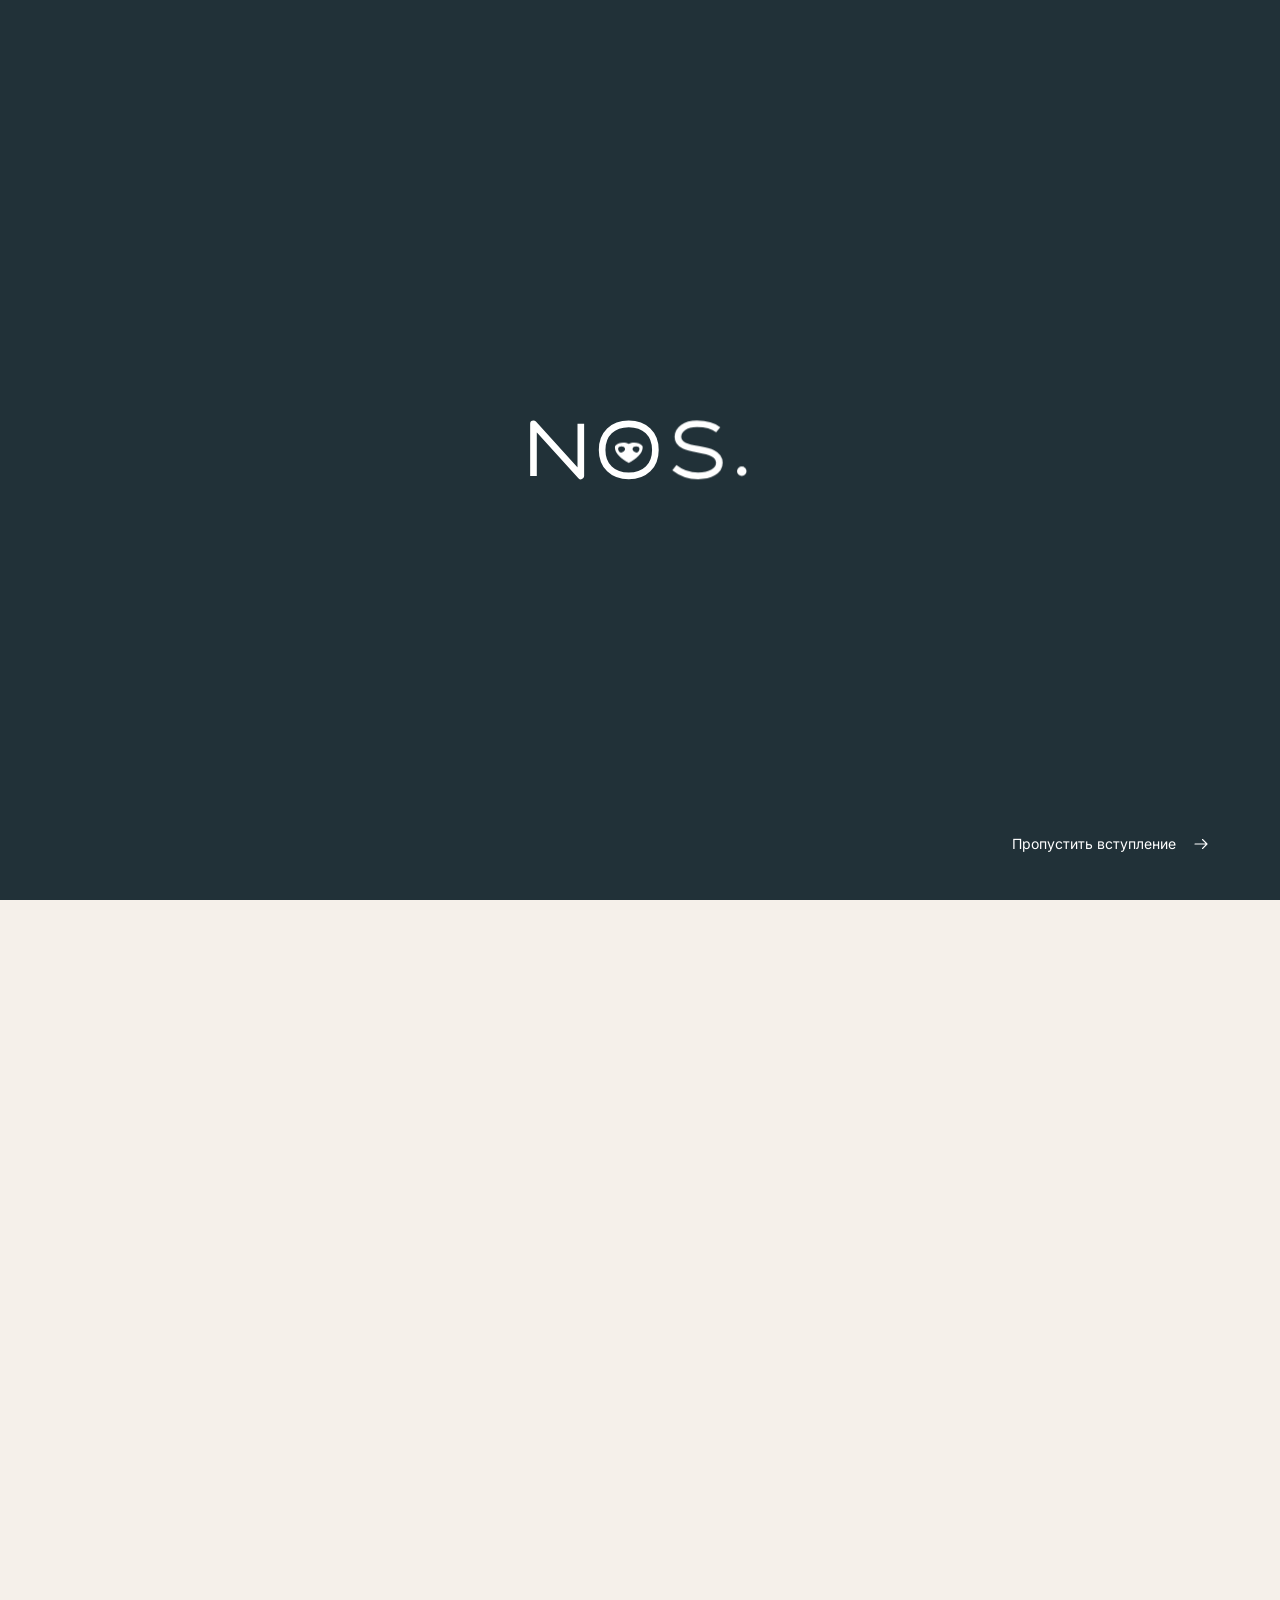
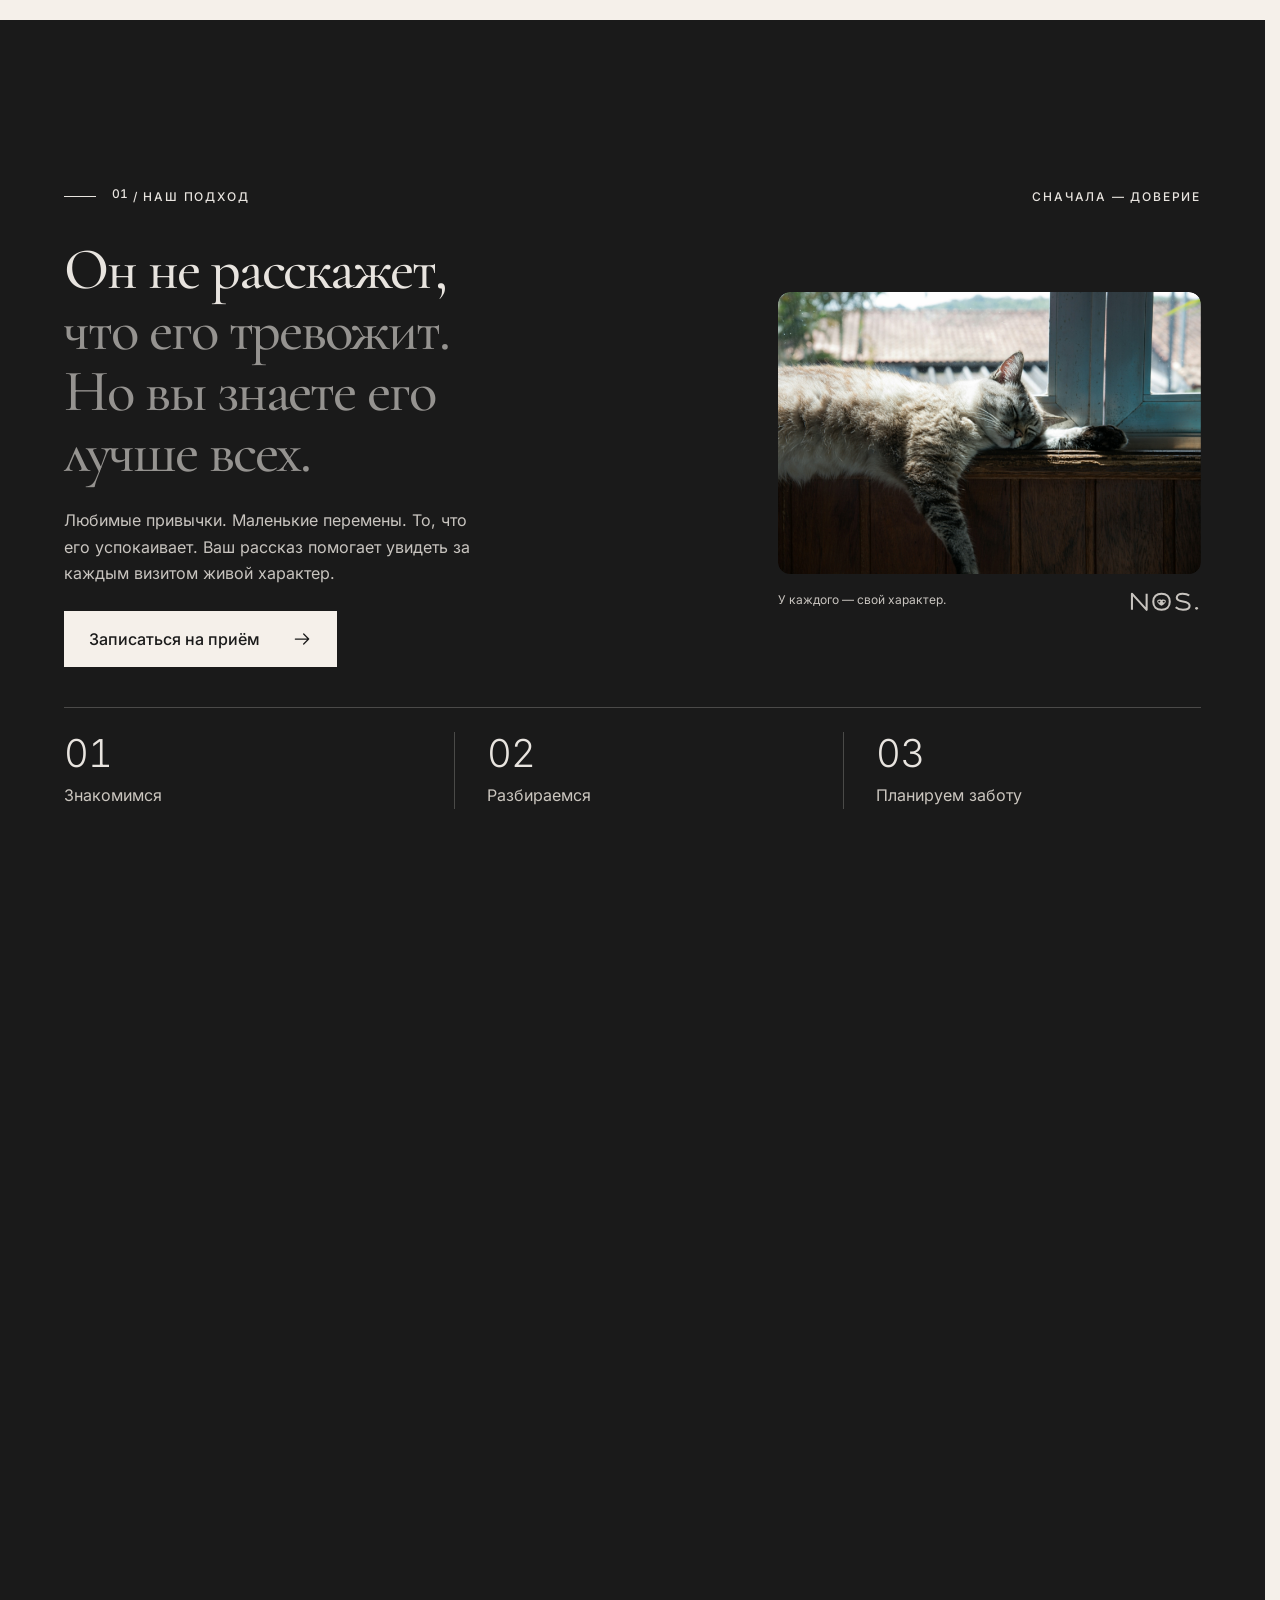
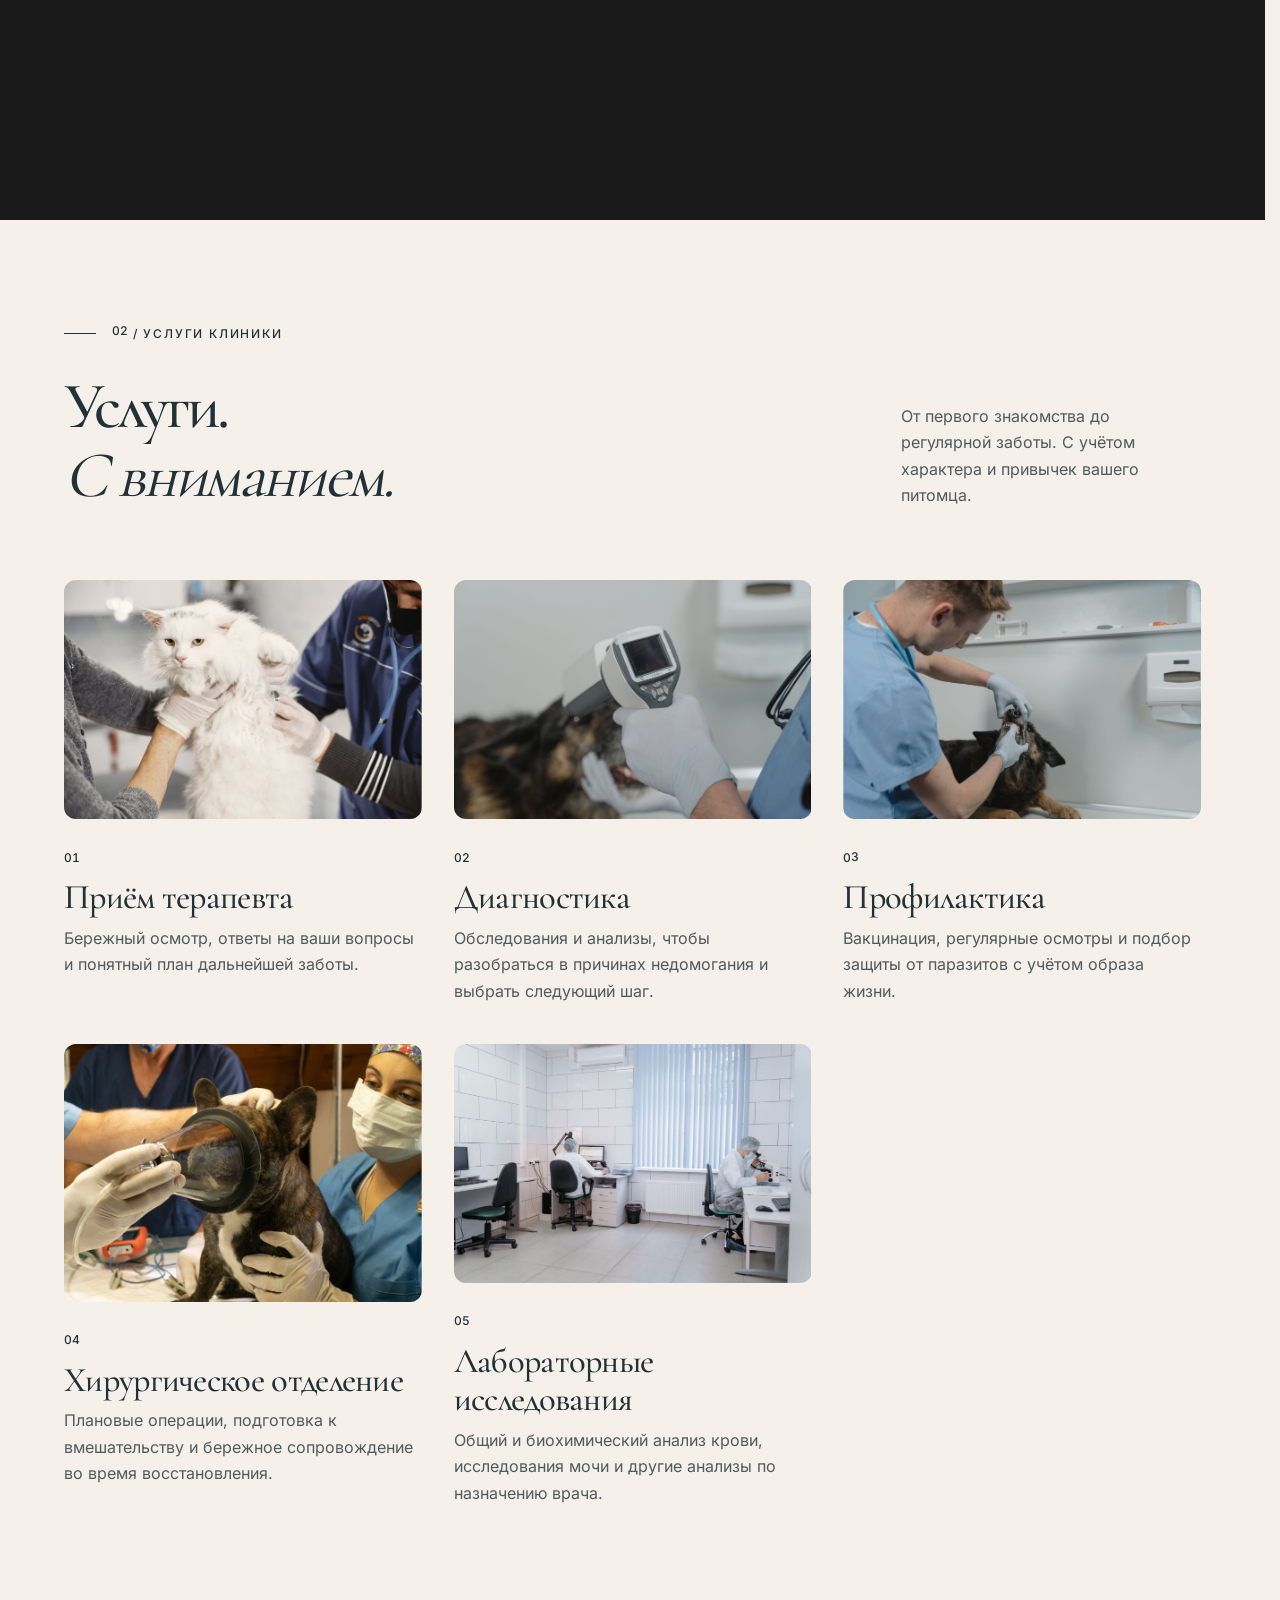
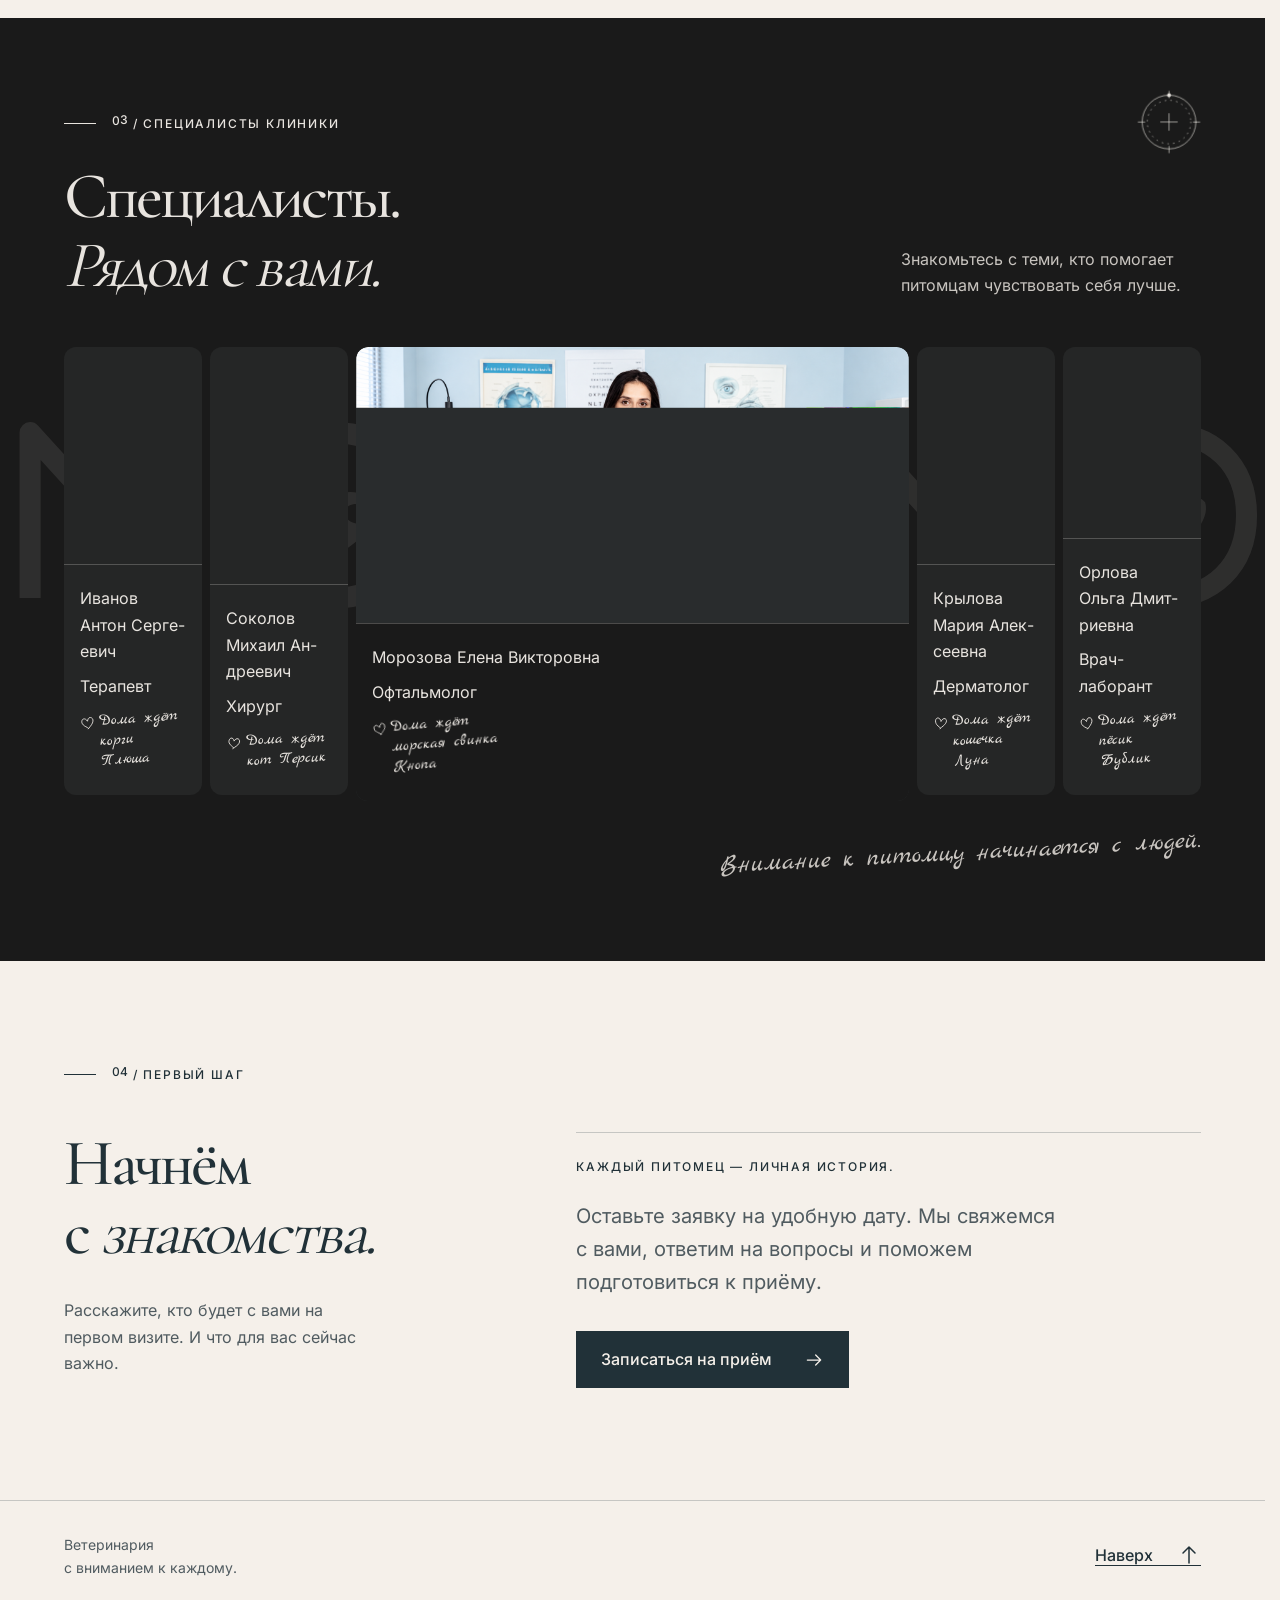
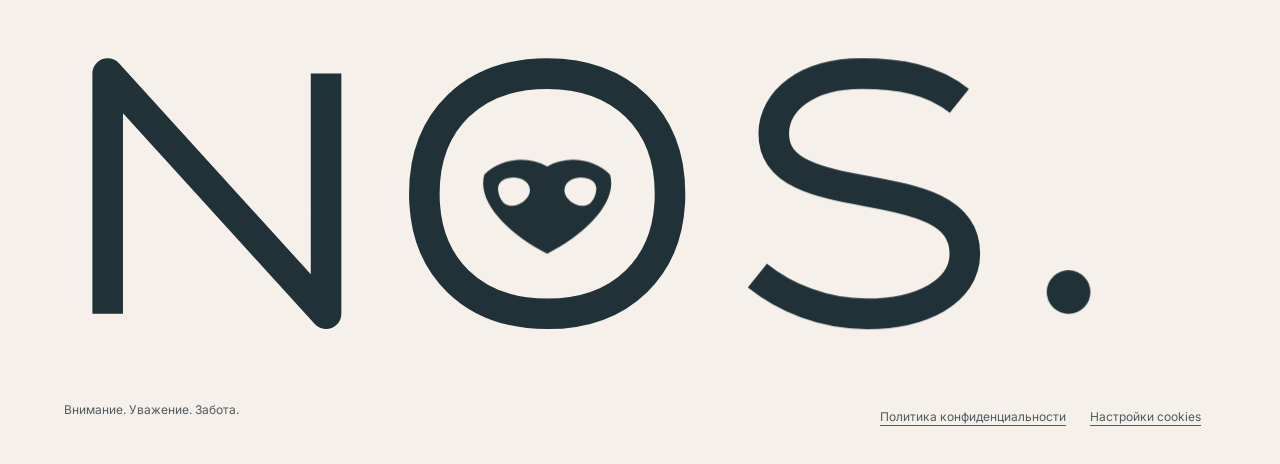
==== commit 1317ac12: "Add veterinary clinic website" ====
--- a/index.html
+++ b/index.html
@@ -1058,4 +1058,3 @@
 })();
 </script>
 </body></html>
-
--- a/assets/privacy.css
+++ b/assets/privacy.css
@@ -0,0 +1,5 @@
+.footer-legal{display:flex;flex-wrap:wrap;gap:12px 24px;align-items:center}.footer-legal a,.footer-legal button{text-decoration:underline;text-underline-offset:4px}.footer-legal button,.legal-footer button{font:inherit;text-align:left;padding:0;color:inherit;background:none;border:0;cursor:pointer;min-height:32px;text-decoration:underline;text-underline-offset:4px}
+.form-consent{margin-top:28px}.consent-check{display:flex;align-items:flex-start;gap:12px;font-size:14px;line-height:1.65;cursor:pointer}.consent-check input{appearance:auto;flex:none;width:20px;height:20px;margin:2px 0 0;accent-color:var(--ink,#203037);cursor:pointer}.consent-check span{min-width:0}.form-consent a{text-decoration:underline;text-underline-offset:3px}.consent-check input[aria-invalid=true]{outline:2px solid var(--ink,#203037);outline-offset:3px}.form-consent .field-error{margin-top:10px}.consent-policy{margin:12px 0 0 32px;font-size:12px;line-height:1.6;color:var(--muted,#606b6e)}
+.cookie-banner{position:fixed;inset:auto 24px 24px;z-index:90;max-width:1120px;margin:0 auto;background:var(--paper,#f5f0ea);color:var(--ink,#203037);border:1px solid var(--line,#d9d5cf);border-radius:12px;padding:24px;box-shadow:0 12px 60px #0003;display:flex;align-items:center;gap:32px;font:400 14px/1.6 var(--body,Arial,sans-serif)}.cookie-banner[hidden]{display:none!important}.js:not(.intro-done) .cookie-banner{visibility:hidden;pointer-events:none}.cookie-copy{flex:1;min-width:0}.cookie-copy h2{font:500 28px/1.1 var(--display,Georgia,serif);letter-spacing:-.02em;margin:0 0 10px}.cookie-copy p{margin:0;color:var(--muted,#606b6e)}.cookie-copy a{color:var(--ink,#203037);text-decoration:underline;text-underline-offset:3px}.cookie-actions{display:flex;flex-direction:column;gap:10px;flex:none;min-width:210px}.cookie-actions button{font:500 14px/1.4 var(--body,Arial,sans-serif);min-height:46px;padding:12px 18px;border:1px solid var(--ink,#203037);background:var(--ink,#203037);color:var(--paper,#f5f0ea);cursor:pointer}.cookie-actions .cookie-decline{background:transparent;color:var(--ink,#203037)}.cookie-actions button:focus-visible{outline:2px solid var(--ink,#203037);outline-offset:4px}
+.legal-page{margin:0;background:#f5f0ea;color:#203037;font:400 16px/1.75 Inter,Arial,sans-serif}.legal-page *{box-sizing:border-box}.legal-page [hidden]{display:none!important}.legal-page a{color:inherit;text-underline-offset:4px}.legal-header{max-width:1000px;margin:auto;padding:28px 32px;display:flex;justify-content:space-between;align-items:center;gap:24px;border-bottom:1px solid #d9d5cf}.legal-brand{font-size:32px;letter-spacing:.06em;text-decoration:none}.legal-content{max-width:800px;margin:56px auto 80px;padding:0 32px}.legal-content h1{font:400 clamp(36px,6vw,56px)/1.1 "Cormorant Garamond",Georgia,serif;letter-spacing:-.025em;margin:0 0 24px}.legal-content h2{font:400 30px/1.2 "Cormorant Garamond",Georgia,serif;margin:36px 0 14px}.legal-content p,.legal-content ul{margin:0 0 18px}.legal-content li+li{margin-top:8px}.legal-content .legal-date{font-size:13px;color:#606b6e;margin-bottom:32px}.operator-details{padding:20px;border:1px solid #d9d5cf;margin-bottom:28px}.operator-details p:last-child{margin-bottom:0}.legal-footer{max-width:1000px;margin:auto;padding:24px 32px 40px;border-top:1px solid #d9d5cf;display:flex;flex-wrap:wrap;gap:16px 24px;font-size:14px}
+@media(max-width:767px){.footer-legal{margin-top:16px;gap:8px 20px}.cookie-banner{inset:auto 12px 12px;padding:18px;gap:16px;display:block;max-height:60svh;overflow-y:auto;overscroll-behavior:contain}.cookie-copy h2{font-size:26px}.cookie-copy p{font-size:13px;line-height:1.6}.cookie-actions{margin-top:16px;display:grid;grid-template-columns:1fr 1fr;gap:10px;min-width:0}.cookie-actions button{font-size:12px;padding:12px 8px;min-height:48px}.legal-header{padding:20px}.legal-content{margin:36px auto 56px;padding:0 20px}.legal-footer{padding:24px 20px 32px}}
--- a/assets/motion.css
+++ b/assets/motion.css
@@ -0,0 +1,64 @@
+/* Navigation labels roll inside a fixed-size window, keeping hit areas steady. */
+.nav-label-window{position:relative;display:block;overflow:clip;height:1.5em;line-height:1.5;white-space:nowrap}
+.nav-label-main,.nav-label-next{display:block;line-height:inherit}
+.nav-label-next{position:absolute;inset:0;transform:translateY(115%);opacity:0;pointer-events:none}
+.motion-enhanced .nav-label-main,.motion-enhanced .nav-label-next{transition:transform 480ms cubic-bezier(.16,1,.3,1),opacity 240ms ease}
+.motion-enhanced .nav-animated{position:relative}
+.motion-enhanced .nav-animated:is(:hover,:focus-visible) .nav-label-main{transform:translateY(-115%);opacity:0}
+.motion-enhanced .nav-animated:is(:hover,:focus-visible) .nav-label-next{transform:translateY(0);opacity:1}
+.motion-enhanced .nav-links a:hover{text-decoration:none}
+.motion-enhanced .nav-links a::after{content:'';position:absolute;left:0;right:0;bottom:6px;height:1px;background:currentColor;transform:scaleX(0);transform-origin:right;transition:transform 450ms cubic-bezier(.22,.61,.36,1)}
+.motion-enhanced .nav-links a:is(:hover,:focus-visible)::after{transform:scaleX(1);transform-origin:left}
+.motion-enhanced .nav-book:is(:hover,:focus-visible) svg{animation:nos-nav-arrow 520ms cubic-bezier(.22,.61,.36,1) both}
+.motion-enhanced .nav-book:is(:hover,:focus-visible)::after{animation:nos-nav-rule 600ms cubic-bezier(.22,.61,.36,1) both}
+.motion-enhanced .nav-label-window{transition:scale 150ms ease}
+.motion-enhanced .nav-animated:active .nav-label-window{scale:.96}
+@keyframes nos-nav-arrow{0%{transform:translate(0,0);opacity:1}42%{transform:translate(10px,-10px);opacity:0}43%{transform:translate(-10px,10px);opacity:0}100%{transform:translate(0,0);opacity:1}}
+@keyframes nos-nav-rule{0%{transform:scaleX(1);transform-origin:right}45%{transform:scaleX(0);transform-origin:right}46%{transform:scaleX(0);transform-origin:left}100%{transform:scaleX(1);transform-origin:left}}
+
+/* Entrances use paint and compositing properties, preserving document flow. */
+.motion-enhanced .motion-line{overflow:clip;padding-block:.08em;margin-block:-.08em}
+.js.motion-enhanced .motion-line-inner{transform:translate3d(0,108%,0) rotate(2deg);transition-duration:820ms;transition-timing-function:cubic-bezier(.16,1,.3,1)}
+.js.motion-enhanced .motion-title.is-visible .motion-line-inner,.js.motion-enhanced.hero-revealed #heroTitle .motion-line-inner{transform:translate3d(0,0,0)}
+
+.motion-enhanced .photo-reveal{clip-path:inset(0 0 100% 0 round 12px);transition:clip-path 950ms cubic-bezier(.16,1,.3,1);transition-delay:var(--photo-delay,50ms)}
+.motion-enhanced .has-arrived .photo-reveal,.motion-enhanced .has-arrived.photo-reveal{clip-path:inset(0 0 0 0 round 12px)}
+.motion-enhanced .detail-reveal{opacity:0;filter:blur(3px);transform:translate3d(0,16px,0);transition:opacity 650ms ease,filter 650ms ease,transform 750ms cubic-bezier(.16,1,.3,1);transition-delay:var(--detail-delay,120ms)}
+.motion-enhanced .has-arrived .detail-reveal{opacity:1;filter:blur(0);transform:translate3d(0,0,0)}
+.motion-enhanced .drawn-heart{stroke-dasharray:1;stroke-dashoffset:1;transition:stroke-dashoffset 1000ms cubic-bezier(.22,.61,.36,1) 280ms}
+.motion-enhanced .has-arrived .drawn-heart{stroke-dashoffset:0}
+.motion-enhanced .doctor-portrait{overflow:hidden;border-radius:var(--radius,12px)}
+.motion-enhanced .doctor-portrait img{scale:1;transition:scale 850ms cubic-bezier(.22,.61,.36,1)}
+
+.motion-enhanced .primary-button{position:relative;isolation:isolate;overflow:hidden;translate:var(--pointer-x,0px) var(--pointer-y,0px);transition:background 240ms,transform 240ms,translate 300ms cubic-bezier(.22,.61,.36,1)}
+.button-pulse{position:absolute;left:var(--pulse-x,50%);top:var(--pulse-y,50%);width:80px;height:80px;border-radius:50%;background:currentColor;opacity:0;pointer-events:none;animation:nos-button-pulse 650ms ease-out forwards;z-index:-1}
+@keyframes nos-button-pulse{from{transform:translate(-50%,-50%) scale(0);opacity:.2}to{transform:translate(-50%,-50%) scale(9);opacity:0}}
+
+.motion-enhanced .booking-dialog[open]{animation:nos-dialog-enter 380ms cubic-bezier(.16,1,.3,1) both}
+.motion-enhanced .booking-dialog[open]::backdrop{animation:nos-backdrop-enter 300ms ease both}
+.motion-enhanced .booking-dialog[open] .form-field{animation:nos-field-enter 500ms cubic-bezier(.16,1,.3,1) both;animation-delay:calc(90ms + var(--field-order,0) * 65ms)}
+.motion-enhanced .booking-dialog[open] .form-field:focus-within{animation:none}
+.motion-enhanced .menu[open] .menu-links a{animation:nos-menu-enter 650ms cubic-bezier(.16,1,.3,1) both;animation-delay:calc(var(--menu-order,0) * 65ms)}
+@keyframes nos-dialog-enter{from{opacity:0;transform:translate3d(0,22px,0) scale(.975)}to{opacity:1;transform:translate3d(0,0,0) scale(1)}}
+@keyframes nos-backdrop-enter{from{opacity:0}to{opacity:1}}
+@keyframes nos-field-enter{from{opacity:0;transform:translate3d(0,12px,0)}to{opacity:1;transform:translate3d(0,0,0)}}
+@keyframes nos-menu-enter{from{opacity:0;transform:translate3d(24px,10px,0)}to{opacity:1;transform:translate3d(0,0,0)}}
+
+@media(hover:hover) and (pointer:fine){
+ .motion-enhanced .doctor-card:hover .doctor-portrait img{scale:1.035}
+ .motion-enhanced .gallery-expand-item.is-active .gallery-caption .specialist-pet-heart{animation:nos-heart-beat 650ms ease both}
+}
+@keyframes nos-heart-beat{0%,100%{scale:1}35%{scale:1.2}65%{scale:.96}}
+@media(max-width:767px){
+ .motion-enhanced .photo-reveal{transition-duration:750ms}
+ .js.motion-enhanced .motion-line-inner{transition-duration:650ms}
+ .motion-enhanced .detail-reveal{filter:none;transition-duration:500ms}
+}
+@media(prefers-reduced-motion:reduce){
+ .motion-enhanced .photo-reveal{clip-path:none;transition:none}
+ .motion-enhanced .detail-reveal{opacity:1;filter:none;transform:none;transition:none}
+ .motion-enhanced .drawn-heart{stroke-dashoffset:0;transition:none}
+ .motion-enhanced .primary-button{translate:none}
+ .button-pulse{display:none}
+ .motion-enhanced .booking-dialog[open],.motion-enhanced .booking-dialog[open]::backdrop,.motion-enhanced .booking-dialog[open] .form-field,.motion-enhanced .menu[open] .menu-links a{animation:none}
+}
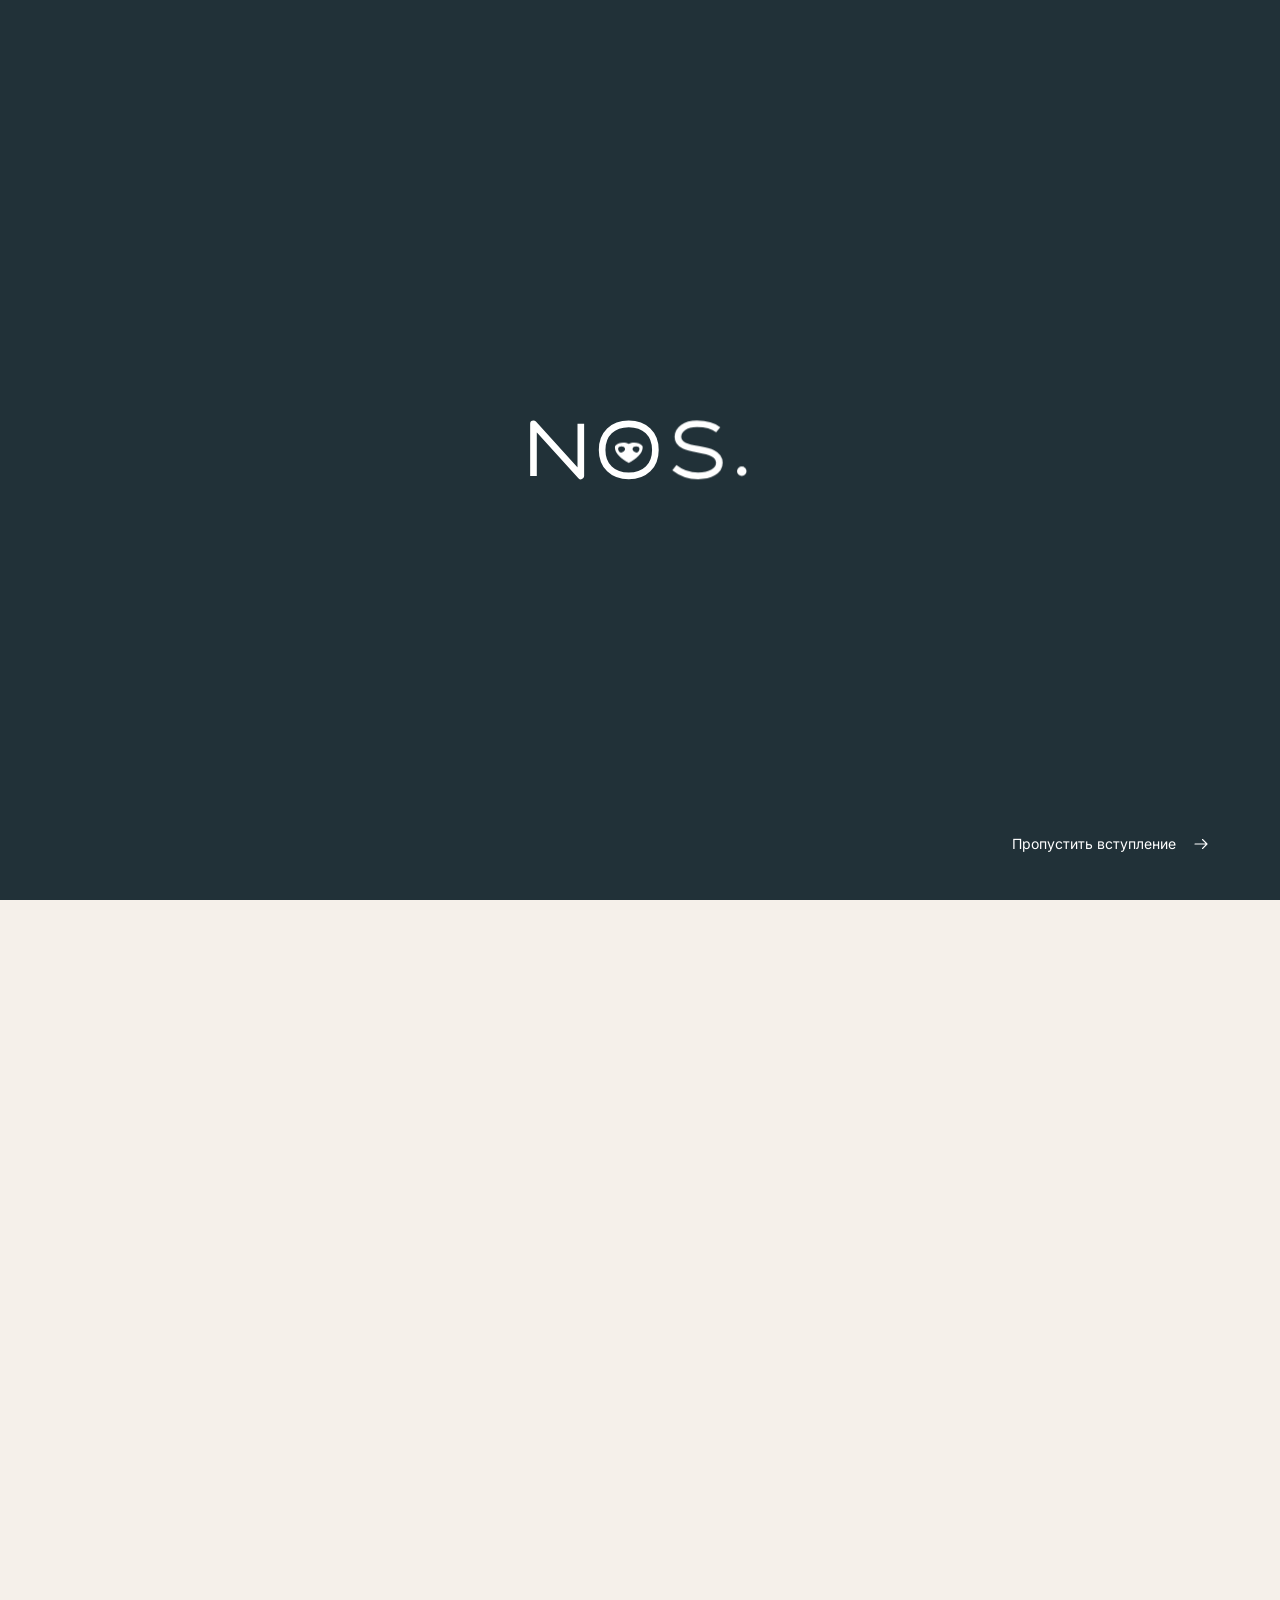
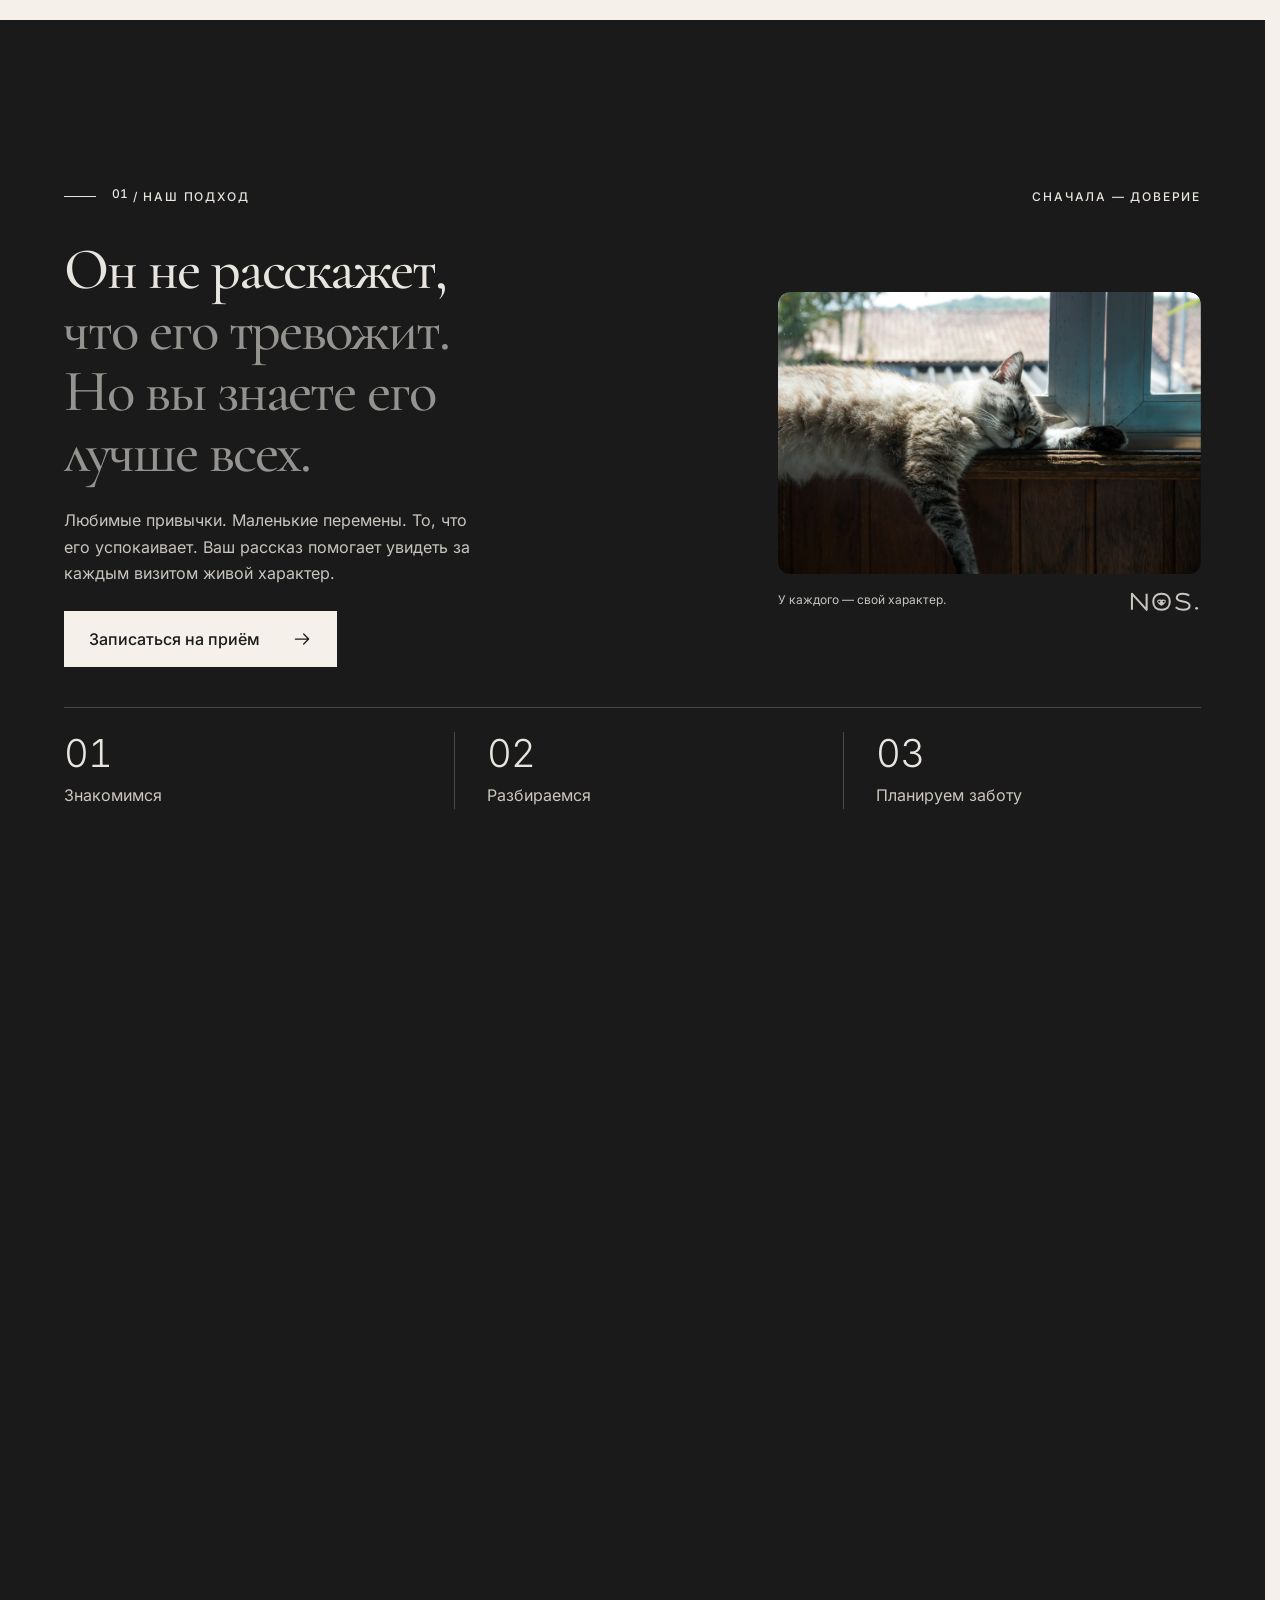
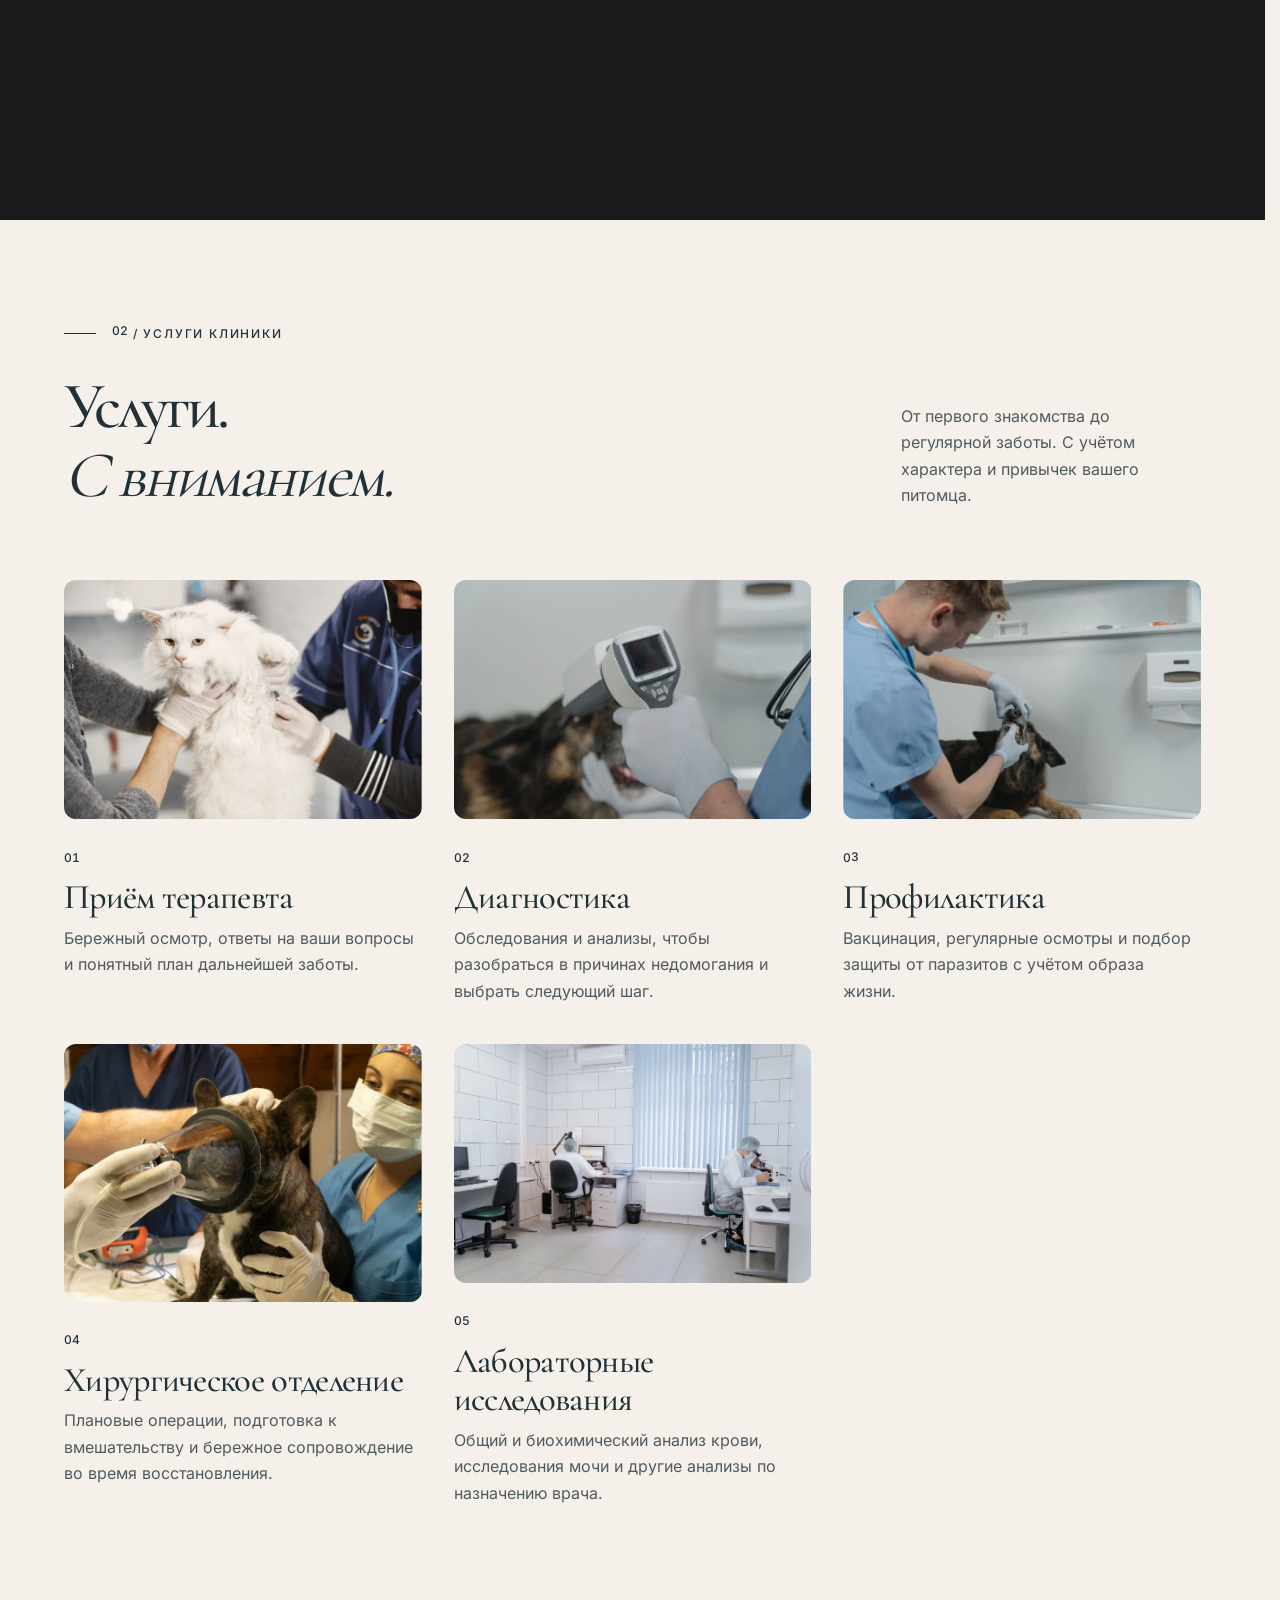
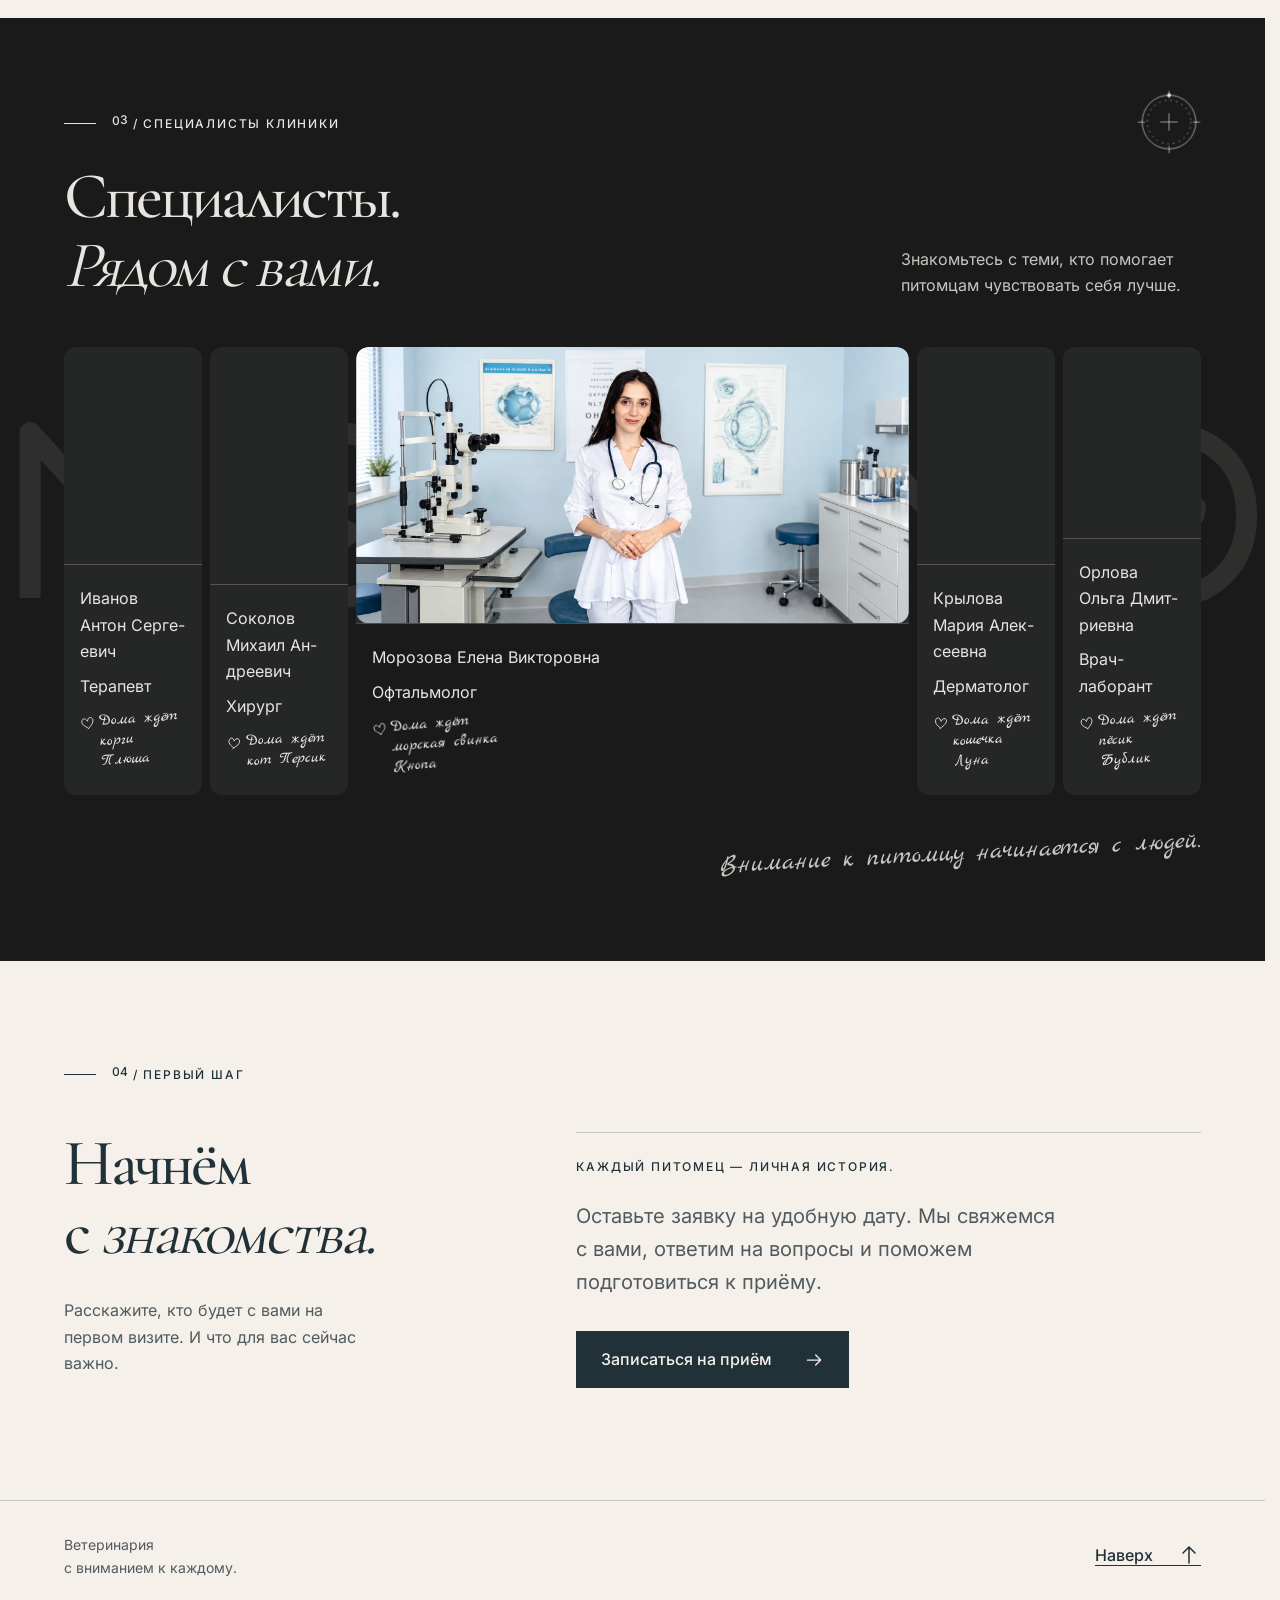
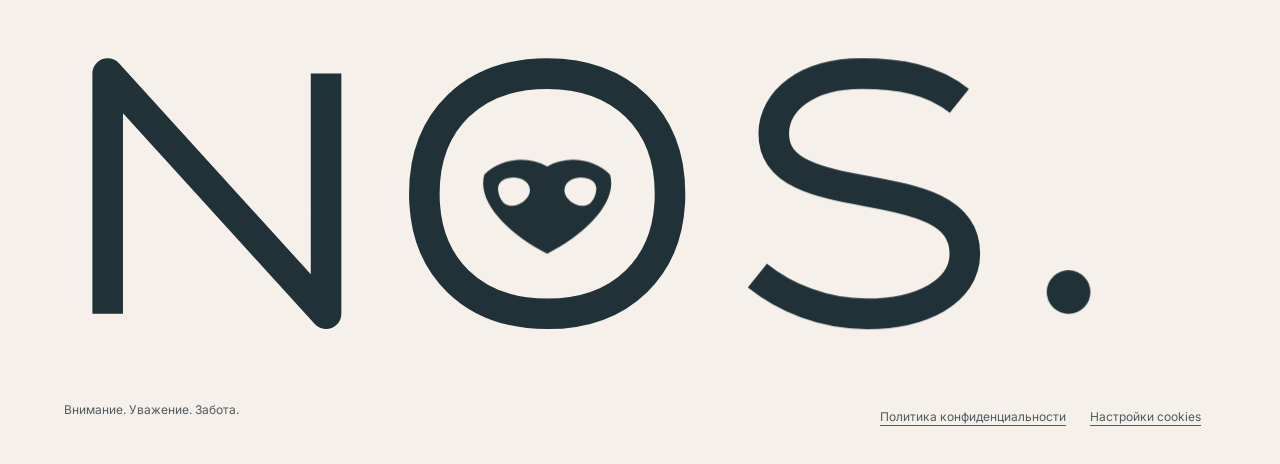
==== commit ee432b10: "Optimize website photos as WebP" ====
--- a/index.html
+++ b/index.html
@@ -1,1060 +1,1060 @@
-<!doctype html>
-<html lang="ru" data-site-ready="false"><head>
-  <meta charset="utf-8">
-  <meta name="viewport" content="width=device-width, initial-scale=1">
-  <title>NOS. — забота, равная любви</title>
-  <link rel="icon" href="assets/brand/nos-wordmark.svg" type="image/svg+xml">
-  <link rel="stylesheet" href="assets/privacy.css">
-  <link rel="stylesheet" href="assets/motion.css">
-  <script src="assets/site-config.js" defer></script>
-  <script src="assets/privacy.js" defer></script>
-  <script src="assets/motion.js" defer></script>
-<meta name="description" content="NOS. — внимание к каждой детали жизни вашего питомца. Знакомство, забота и бережный подход."><meta name="theme-color" content="#f5f0ea"><style>/* OD-LAYOUT-PRIMITIVES v1 — structure only: display, flex/grid, overflow, wrapping, ratio.
-   Put this @layer first; product CSS outside the layer always wins. */
-@layer od-layout {
-  :where(.od-stack,.od-row,.od-row-top,.od-cluster,.od-grid,.od-field,.od-stat,.od-cell,.od-tile) > :where(*) { min-width: 0; }
-
-  /* containers */
-  .od-stack   { display: flex; flex-direction: column; gap: var(--od-gap, 8px); }
-  .od-row     { display: flex; align-items: center; gap: var(--od-gap, 8px); }
-  .od-row-top { display: flex; align-items: flex-start; gap: var(--od-gap, 8px); }
-  .od-cluster { display: flex; flex-wrap: wrap; align-items: center; gap: var(--od-gap, 8px); }
-  .od-fill    { flex: 1 1 0; min-width: 0; }
-  .od-fixed   { flex: none; }
-  .od-grid    { display: grid; gap: var(--od-gap, 12px); grid-template-columns: repeat(var(--od-cols, 3), minmax(0, 1fr)); }
-
-  /* stacked information: each piece is its own line — never sibling inline spans */
-  .od-stat, .od-field, .od-cell { display: grid; gap: var(--od-gap, 2px); }
-  :where(.od-stat,.od-field,.od-cell) > :where(*) { display: block; }
-  .od-tile { display: grid; grid-template-rows: auto 1fr; }
-  :where(.od-tile) > :where(*) { display: block; }
-
-  /* media keeps its intrinsic ratio by default; never a distorted or cropped
-     cover by accident. height:auto lets the ratio win over an <img height="…">
-     attribute. Cropping to a uniform box is an explicit opt-in: set --od-ratio
-     AND add .od-media-cover together (per the core rule, only where a crop is
-     deliberate — tile thumbs, decorative fills — never on full-frame content). */
-  .od-media { display: block; width: 100%; height: auto; aspect-ratio: var(--od-ratio, auto); }
-  .od-media-cover { object-fit: cover; }
-
-  /* data text only — authored copy is rewritten to its budget instead */
-  .od-truncate { display: block; max-width: 100%; overflow: hidden; white-space: nowrap; text-overflow: ellipsis; }
-  .od-clamp-2, .od-clamp-3 { display: -webkit-box; -webkit-box-orient: vertical; overflow: hidden; overflow-wrap: anywhere; }
-  .od-clamp-2 { -webkit-line-clamp: 2; }
-  .od-clamp-3 { -webkit-line-clamp: 3; }
-  .od-lines-2 { min-height: calc(2 * 1.4em); }   /* block-level reservation for a shared baseline */
-  .od-nowrap  { white-space: nowrap; }           /* 数字+单位 · 价格+起 · 日期+星期 */
-  .od-keep    { word-break: keep-all; overflow-wrap: anywhere; } /* CJK labels break at spaces / <wbr> first */
-
-  /* screen skeleton (optional): bars take their own space, the middle scrolls — no padding guessed for chrome */
-  .od-screen { display: grid; grid-template-rows: auto minmax(0, 1fr) auto; height: 100%; }
-  .od-scroll { overflow-y: auto; overscroll-behavior: contain; min-height: 0; }
-
-  /* horizontal rail: the next item peeks at the edge; trailing room survives overflow */
-  .od-rail { display: flex; gap: var(--od-gap, 8px); overflow-x: auto; scroll-snap-type: x proximity; scrollbar-width: none;
-             padding-inline: var(--od-rail-pad, 16px); scroll-padding-inline: var(--od-rail-pad, 16px); }
-  .od-rail::-webkit-scrollbar { display: none; }
-  :where(.od-rail) > :where(*) { flex: none; scroll-snap-align: start; }
-  :where(.od-rail) > :where(:last-child) { margin-inline-end: var(--od-rail-pad, 16px); }
-
-  .od-spacer { flex: none; visibility: hidden; pointer-events: none; }
-  .od-touch  { min-width: 44px; min-height: 44px; }
-}
-/* /OD-LAYOUT-PRIMITIVES v1 */
-
-/* cyrillic-ext */
-@font-face {
-  font-family: 'Cormorant Garamond';
-  font-style: normal;
-  font-weight: 400;
-  font-display: swap;
-  src: url(assets/fonts/cormorant-garamond-cyrillic-ext-400.woff2) format('woff2');
-  unicode-range: U+0460-052F, U+1C80-1C8A, U+20B4, U+2DE0-2DFF, U+A640-A69F, U+FE2E-FE2F;
-}
-/* cyrillic */
-@font-face {
-  font-family: 'Cormorant Garamond';
-  font-style: normal;
-  font-weight: 400;
-  font-display: swap;
-  src: url(assets/fonts/cormorant-garamond-cyrillic-400.woff2) format('woff2');
-  unicode-range: U+0301, U+0400-045F, U+0490-0491, U+04B0-04B1, U+2116;
-}
-/* latin */
-@font-face {
-  font-family: 'Cormorant Garamond';
-  font-style: normal;
-  font-weight: 400;
-  font-display: swap;
-  src: url(assets/fonts/cormorant-garamond-latin-400.woff2) format('woff2');
-  unicode-range: U+0000-00FF, U+0131, U+0152-0153, U+02BB-02BC, U+02C6, U+02DA, U+02DC, U+0304, U+0308, U+0329, U+2000-206F, U+20AC, U+2122, U+2191, U+2193, U+2212, U+2215, U+FEFF, U+FFFD;
-}
-/* cyrillic-ext */
-@font-face {
-  font-family: 'Cormorant Garamond';
-  font-style: normal;
-  font-weight: 500;
-  font-display: swap;
-  src: url(assets/fonts/cormorant-garamond-cyrillic-ext-400.woff2) format('woff2');
-  unicode-range: U+0460-052F, U+1C80-1C8A, U+20B4, U+2DE0-2DFF, U+A640-A69F, U+FE2E-FE2F;
-}
-/* cyrillic */
-@font-face {
-  font-family: 'Cormorant Garamond';
-  font-style: normal;
-  font-weight: 500;
-  font-display: swap;
-  src: url(assets/fonts/cormorant-garamond-cyrillic-400.woff2) format('woff2');
-  unicode-range: U+0301, U+0400-045F, U+0490-0491, U+04B0-04B1, U+2116;
-}
-/* latin */
-@font-face {
-  font-family: 'Cormorant Garamond';
-  font-style: normal;
-  font-weight: 500;
-  font-display: swap;
-  src: url(assets/fonts/cormorant-garamond-latin-400.woff2) format('woff2');
-  unicode-range: U+0000-00FF, U+0131, U+0152-0153, U+02BB-02BC, U+02C6, U+02DA, U+02DC, U+0304, U+0308, U+0329, U+2000-206F, U+20AC, U+2122, U+2191, U+2193, U+2212, U+2215, U+FEFF, U+FFFD;
-}
-/* cyrillic-ext */
-@font-face {
-  font-family: 'Cormorant Garamond';
-  font-style: normal;
-  font-weight: 600;
-  font-display: swap;
-  src: url(assets/fonts/cormorant-garamond-cyrillic-ext-400.woff2) format('woff2');
-  unicode-range: U+0460-052F, U+1C80-1C8A, U+20B4, U+2DE0-2DFF, U+A640-A69F, U+FE2E-FE2F;
-}
-/* cyrillic */
-@font-face {
-  font-family: 'Cormorant Garamond';
-  font-style: normal;
-  font-weight: 600;
-  font-display: swap;
-  src: url(assets/fonts/cormorant-garamond-cyrillic-400.woff2) format('woff2');
-  unicode-range: U+0301, U+0400-045F, U+0490-0491, U+04B0-04B1, U+2116;
-}
-/* latin */
-@font-face {
-  font-family: 'Cormorant Garamond';
-  font-style: normal;
-  font-weight: 600;
-  font-display: swap;
-  src: url(assets/fonts/cormorant-garamond-latin-400.woff2) format('woff2');
-  unicode-range: U+0000-00FF, U+0131, U+0152-0153, U+02BB-02BC, U+02C6, U+02DA, U+02DC, U+0304, U+0308, U+0329, U+2000-206F, U+20AC, U+2122, U+2191, U+2193, U+2212, U+2215, U+FEFF, U+FFFD;
-}
-/* cyrillic-ext */
-@font-face {
-  font-family: 'Inter';
-  font-style: normal;
-  font-weight: 300;
-  font-display: swap;
-  src: url(assets/fonts/inter-cyrillic-ext-300.woff2) format('woff2');
-  unicode-range: U+0460-052F, U+1C80-1C8A, U+20B4, U+2DE0-2DFF, U+A640-A69F, U+FE2E-FE2F;
-}
-/* cyrillic */
-@font-face {
-  font-family: 'Inter';
-  font-style: normal;
-  font-weight: 300;
-  font-display: swap;
-  src: url(assets/fonts/inter-cyrillic-300.woff2) format('woff2');
-  unicode-range: U+0301, U+0400-045F, U+0490-0491, U+04B0-04B1, U+2116;
-}
-/* latin */
-@font-face {
-  font-family: 'Inter';
-  font-style: normal;
-  font-weight: 300;
-  font-display: swap;
-  src: url(assets/fonts/inter-latin-300.woff2) format('woff2');
-  unicode-range: U+0000-00FF, U+0131, U+0152-0153, U+02BB-02BC, U+02C6, U+02DA, U+02DC, U+0304, U+0308, U+0329, U+2000-206F, U+20AC, U+2122, U+2191, U+2193, U+2212, U+2215, U+FEFF, U+FFFD;
-}
-/* cyrillic-ext */
-@font-face {
-  font-family: 'Inter';
-  font-style: normal;
-  font-weight: 400;
-  font-display: swap;
-  src: url(assets/fonts/inter-cyrillic-ext-300.woff2) format('woff2');
-  unicode-range: U+0460-052F, U+1C80-1C8A, U+20B4, U+2DE0-2DFF, U+A640-A69F, U+FE2E-FE2F;
-}
-/* cyrillic */
-@font-face {
-  font-family: 'Inter';
-  font-style: normal;
-  font-weight: 400;
-  font-display: swap;
-  src: url(assets/fonts/inter-cyrillic-300.woff2) format('woff2');
-  unicode-range: U+0301, U+0400-045F, U+0490-0491, U+04B0-04B1, U+2116;
-}
-/* latin */
-@font-face {
-  font-family: 'Inter';
-  font-style: normal;
-  font-weight: 400;
-  font-display: swap;
-  src: url(assets/fonts/inter-latin-300.woff2) format('woff2');
-  unicode-range: U+0000-00FF, U+0131, U+0152-0153, U+02BB-02BC, U+02C6, U+02DA, U+02DC, U+0304, U+0308, U+0329, U+2000-206F, U+20AC, U+2122, U+2191, U+2193, U+2212, U+2215, U+FEFF, U+FFFD;
-}
-/* cyrillic-ext */
-@font-face {
-  font-family: 'Inter';
-  font-style: normal;
-  font-weight: 500;
-  font-display: swap;
-  src: url(assets/fonts/inter-cyrillic-ext-300.woff2) format('woff2');
-  unicode-range: U+0460-052F, U+1C80-1C8A, U+20B4, U+2DE0-2DFF, U+A640-A69F, U+FE2E-FE2F;
-}
-/* cyrillic */
-@font-face {
-  font-family: 'Inter';
-  font-style: normal;
-  font-weight: 500;
-  font-display: swap;
-  src: url(assets/fonts/inter-cyrillic-300.woff2) format('woff2');
-  unicode-range: U+0301, U+0400-045F, U+0490-0491, U+04B0-04B1, U+2116;
-}
-/* latin */
-@font-face {
-  font-family: 'Inter';
-  font-style: normal;
-  font-weight: 500;
-  font-display: swap;
-  src: url(assets/fonts/inter-latin-300.woff2) format('woff2');
-  unicode-range: U+0000-00FF, U+0131, U+0152-0153, U+02BB-02BC, U+02C6, U+02DA, U+02DC, U+0304, U+0308, U+0329, U+2000-206F, U+20AC, U+2122, U+2191, U+2193, U+2212, U+2215, U+FEFF, U+FFFD;
-}
-/* cyrillic-ext */
-@font-face {
-  font-family: 'Inter';
-  font-style: normal;
-  font-weight: 600;
-  font-display: swap;
-  src: url(assets/fonts/inter-cyrillic-ext-300.woff2) format('woff2');
-  unicode-range: U+0460-052F, U+1C80-1C8A, U+20B4, U+2DE0-2DFF, U+A640-A69F, U+FE2E-FE2F;
-}
-/* cyrillic */
-@font-face {
-  font-family: 'Inter';
-  font-style: normal;
-  font-weight: 600;
-  font-display: swap;
-  src: url(assets/fonts/inter-cyrillic-300.woff2) format('woff2');
-  unicode-range: U+0301, U+0400-045F, U+0490-0491, U+04B0-04B1, U+2116;
-}
-/* latin */
-@font-face {
-  font-family: 'Inter';
-  font-style: normal;
-  font-weight: 600;
-  font-display: swap;
-  src: url(assets/fonts/inter-latin-300.woff2) format('woff2');
-  unicode-range: U+0000-00FF, U+0131, U+0152-0153, U+02BB-02BC, U+02C6, U+02DA, U+02DC, U+0304, U+0308, U+0329, U+2000-206F, U+20AC, U+2122, U+2191, U+2193, U+2212, U+2215, U+FEFF, U+FFFD;
-}
-/* latin */
-@font-face {
-  font-family: 'Syne';
-  font-style: normal;
-  font-weight: 400;
-  font-display: swap;
-  src: url(assets/fonts/syne-latin-400.woff2) format('woff2');
-  unicode-range: U+0000-00FF, U+0131, U+0152-0153, U+02BB-02BC, U+02C6, U+02DA, U+02DC, U+0304, U+0308, U+0329, U+2000-206F, U+20AC, U+2122, U+2191, U+2193, U+2212, U+2215, U+FEFF, U+FFFD;
-}
-/* latin */
-@font-face {
-  font-family: 'Syne';
-  font-style: normal;
-  font-weight: 700;
-  font-display: swap;
-  src: url(assets/fonts/syne-latin-400.woff2) format('woff2');
-  unicode-range: U+0000-00FF, U+0131, U+0152-0153, U+02BB-02BC, U+02C6, U+02DA, U+02DC, U+0304, U+0308, U+0329, U+2000-206F, U+20AC, U+2122, U+2191, U+2193, U+2212, U+2215, U+FEFF, U+FFFD;
-}
-/* latin */
-@font-face {
-  font-family: 'Syne';
-  font-style: normal;
-  font-weight: 800;
-  font-display: swap;
-  src: url(assets/fonts/syne-latin-400.woff2) format('woff2');
-  unicode-range: U+0000-00FF, U+0131, U+0152-0153, U+02BB-02BC, U+02C6, U+02DA, U+02DC, U+0304, U+0308, U+0329, U+2000-206F, U+20AC, U+2122, U+2191, U+2193, U+2212, U+2215, U+FEFF, U+FFFD;
-}
-
-/* Caveat / The Caveat Project Authors. SIL OFL 1.1: assets/fonts/Caveat-OFL.txt.
-   Source: https://github.com/google/fonts/tree/main/ofl/caveat */
-@font-face {
- font-family: 'Caveat';
- font-style: normal;
- font-weight: 400 700;
- font-display: swap;
- src: url(assets/fonts/caveat-variable.ttf) format('truetype');
-}
-
-
-/* Bad Script / The Bad Script Project Authors. SIL OFL 1.1: assets/fonts/BadScript-OFL.txt.
-   Source: https://github.com/google/fonts/tree/main/ofl/badscript */
-@font-face {
- font-family: 'Bad Script';
- font-style: normal;
- font-weight: 400;
- font-display: swap;
- src: url(assets/fonts/bad-script-regular.ttf) format('truetype');
-}
-
-
-/* Comforter / The Comforter Project Authors. SIL OFL 1.1: assets/fonts/Comforter-OFL.txt.
-   Source: https://github.com/google/fonts/tree/main/ofl/comforter */
-@font-face {
- font-family: 'Comforter';
- font-style: normal;
- font-weight: 400;
- font-display: swap;
- src: url(assets/fonts/comforter-regular.ttf) format('truetype');
-}
-
-/* Marck Script / Denis Masharov. SIL OFL 1.1: assets/fonts/MarckScript-OFL.txt.
-   Source: https://github.com/google/fonts/tree/main/ofl/marckscript */
-@font-face {
- font-family: 'Marck Script';
- font-style: normal;
- font-weight: 400;
- font-display: swap;
- src: url(assets/fonts/marck-script-regular.ttf) format('truetype');
-}
-
-:root{--paper:#f5f0ea;--ink:#213138;--dark:#1a1a1a;--chalk:#e8e4df;--muted:#505b60;--line:rgba(33,49,56,.22);--dark-line:rgba(232,228,223,.24);--display:'Cormorant Garamond',Georgia,serif;--body:'Inter',sans-serif;--brand:'Syne',sans-serif;--page-pad:64px;--radius:12px;--speed:240ms;--nav-book-underline-offset:12px;--ease:cubic-bezier(.22,1,.36,1);--motion-ease:cubic-bezier(.22,.61,.36,1);--scene-transition:400ms;--lower-enter:24px;--lower-stagger:40ms;--lower-travel:64px;--panel-duration:280ms;--rich-line-enter:32px;--heading-travel:24px;--rich-turn:.75;--gallery-turn-limit:.4;--number-duration:2000ms;--digit-height:1.1em;--orbit-duration:22s;--marquee-duration:28s;--hero-scale:1;--hero-shift:0px;--hero-opacity:1;--hero-text-shift:0px}
-*{box-sizing:border-box}html{scroll-behavior:smooth;scroll-padding-top:104px}body{margin:0;background:var(--paper);color:var(--ink);font:400 16px/1.65 var(--body);overflow-x:clip}
-button,input,select{font:inherit}button,a,summary{touch-action:manipulation}button{color:inherit;cursor:pointer;background:none;border:0}a{color:inherit;text-decoration:none}h1,h2,h3,p,figure{margin:0}img{display:block;max-width:100%}button:disabled{cursor:wait;opacity:.65}::selection{background:var(--ink);color:var(--paper)}:focus-visible{outline:2px solid currentColor;outline-offset:6px}[hidden]{display:none!important}
-svg{display:block;width:24px;height:24px;fill:none;stroke:currentColor;stroke-width:1.5;stroke-linecap:round;stroke-linejoin:round;flex:none}
-.container{padding-inline:var(--page-pad);max-width:1600px;margin-inline:auto}.eyebrow{font-size:12px;letter-spacing:.15em;text-transform:uppercase;font-weight:500;line-height:1.6}.display{font-family:var(--display);font-weight:500;letter-spacing:-.045em;line-height:.98;text-wrap:balance}.display em{font-weight:400}
-.section-label{display:flex;align-items:center;gap:16px}.section-label::before{content:'';display:block;width:32px;height:1px;background:currentColor}
-.text-link{display:inline-flex;align-items:center;justify-content:space-between;gap:24px;min-height:44px;border-bottom:1px solid currentColor;font-weight:500}
-.primary-button{display:inline-flex;align-items:center;justify-content:space-between;gap:32px;min-height:56px;padding:16px 24px;background:var(--ink);color:var(--paper);border:1px solid var(--ink);font-size:16px;font-weight:500;line-height:1.4;transition:background var(--speed),transform var(--speed)}.primary-button svg{width:20px;height:20px}
-.icon-button{display:flex;align-items:center;justify-content:center;min-width:48px;min-height:48px;border:1px solid var(--line)}.skip-link{position:fixed;left:16px;top:16px;z-index:300;padding:16px;background:var(--ink);color:white;transform:translateY(-160%)}.skip-link:focus{transform:none}
-@media(hover:hover){.text-link:hover{border-bottom-width:2px}.primary-button:hover{background:var(--dark);transform:translateY(-2px)}.icon-button:hover{background:var(--ink);color:var(--paper)}}
-/* NOS: original monoline lettering with a small pet-nose signature. */
-:root{--nos-stroke:5.6;--nos-size-nav:144px;--nos-size-intro:232px;--nos-size-caption:72px;--nos-footer-width:3.8em;--nos-ticker-width:3.2em;--nos-ticker-gap:.4em}
-.nos-mark{display:block;width:100%;height:auto;max-width:100%;fill:none;stroke:currentColor;stroke-width:var(--nos-stroke);stroke-linecap:butt;stroke-linejoin:round;flex:none;overflow:visible}.nos-mark .nos-nose{fill:currentColor;stroke:none}.nos-mark .nos-glyph{transform-box:fill-box;transform-origin:50% 80%}
-.nav-logo{width:var(--nos-size-nav);flex:none}.brand-lockup{min-height:44px}.pre-word>.nos-mark{width:var(--nos-size-intro)}.pre-word .l{transition:opacity var(--speed) ease-out}.nos-caption-logo{width:var(--nos-size-caption);flex:none}.footer-brand>.nos-mark{width:min(100%,var(--nos-footer-width))}
-.ticker-track>span{display:flex;align-items:center;gap:var(--nos-ticker-gap);padding-right:var(--nos-ticker-gap)}.ticker-track .nos-mark{width:var(--nos-ticker-width);max-width:none}
-@media(max-width:767px){:root{--nos-size-nav:112px}}
-/* Velar seed: typewriter, lifting overlay and entrance timing. */
-@keyframes blink{0%,100%{opacity:1}50%{opacity:0}}
-.preloader{position:fixed;inset:0;z-index:100;background:var(--ink);color:white;display:none;align-items:center;justify-content:center;transition:transform 1.5s cubic-bezier(.45,0,.15,1)}.js .preloader{display:flex}
-.pre-word{font-family:var(--brand);font-size:2.6rem;letter-spacing:-.02em;display:inline-flex;align-items:center;font-weight:700}.intro-done .pre-word .nos-nose{animation-play-state:paused,paused}
-.skip-intro{position:absolute;bottom:32px;right:var(--page-pad);display:flex;align-items:center;gap:16px;min-height:48px;color:white;font-size:14px}.skip-intro svg{width:18px}.intro-done .preloader{visibility:hidden;pointer-events:none}
-/* Fixed chrome reserves space in the first screen. */
-.nav{position:fixed;top:0;left:0;right:0;z-index:50;color:var(--ink);background:var(--paper);transition:color .35s ease,background .35s ease}.nav.on-dark{color:var(--chalk);background:var(--dark)}
-.nav-inner{min-height:96px;display:flex;align-items:center;justify-content:space-between;gap:32px}.nav-logo{font:700 32px/1 var(--brand);letter-spacing:-.06em;display:block}.nav-logo .dot{font-weight:800}
-.brand-lockup{display:flex;align-items:center;gap:24px}.brand-descriptor{display:block;font-size:10px;line-height:1.4;letter-spacing:.14em;text-transform:uppercase;padding-left:24px;border-left:1px solid currentColor}
-.nav-links{display:flex;align-items:center;gap:32px}.nav-links a{min-height:44px;display:flex;align-items:center;font-size:13px;font-weight:500}.nav-actions{display:flex;align-items:center;gap:32px}.nav-book{position:relative;display:flex;align-items:center;gap:16px;min-height:44px;font-size:13px;border-bottom:1px solid transparent}.nav-book::after,.footer-top .text-link::after{content:'';position:absolute;left:0;bottom:calc(var(--nav-book-underline-offset) - 1px);width:100%;height:1px;background:currentColor;pointer-events:none}
-.nav-toggle{display:flex;flex-direction:column;justify-content:center;align-items:flex-end;gap:8px;min-width:48px;min-height:48px;padding:8px}.nav-toggle .ln{display:block;width:28px;height:1px;background:currentColor;transition:transform var(--speed)}.nav-progress{display:block;transform:scaleX(0);transform-origin:left;width:100%;height:1px;background:currentColor;opacity:.55;will-change:transform}
-@media(min-width:1024px){.nav-toggle{display:none}}
-@media(hover:hover){.nav-links a:hover{text-decoration:underline;text-underline-offset:6px}.nav-toggle:hover .ln.top{transform:scaleX(.72)}}
-/* Seed centerpiece becomes a photographic scene in a normal-flow sticky region. */
-.hero-sequence{height:180svh;position:relative}.hero{position:sticky;top:0;min-height:100svh;height:100svh;display:flex;flex-direction:column;padding-top:112px;padding-bottom:24px;background:var(--paper);overflow:clip}
-.hero-content{flex:1;display:grid;grid-template-columns:repeat(2,minmax(0,1fr));align-items:center;gap:48px;width:100%;max-width:1200px;margin-inline:auto;min-height:0}.hero-text-block{opacity:var(--hero-opacity);transform:translateY(var(--hero-text-shift))}.js:not(.hero-revealed) .hero-text-block{opacity:0;transform:translateY(-28px)}.hero-revealed .hero-text-block{transition:opacity .7s var(--ease),transform .7s var(--ease)}.intro-done .hero-text-block{transition:none}
-.hero-own-the{margin-bottom:24px}.hero h1{font-size:clamp(72px,7.6vw,124px);color:#000}.hero h1>span{display:block}.hero h1 em{white-space:nowrap}.hero-description{max-width:34ch;margin-top:32px;color:var(--muted)}.hero-cta{margin-top:32px}.hero-note{display:flex;align-items:center;gap:12px;margin-top:24px;font-size:12px}.hero-note::before{content:'';display:block;width:6px;height:6px;border:1px solid var(--ink);border-radius:50%}
-.hero-visual{position:relative;width:100%;max-width:min(100%,calc(70svh * 3677 / 5536));justify-self:center;aspect-ratio:3677/5536;background:#050505;overflow:clip;border-radius:var(--radius)}.hero-visual-inner{width:100%;transform:translate3d(0,var(--hero-shift),0) scale(var(--hero-scale));transform-origin:50% 50%;will-change:transform}.hero-visual img{width:100%;height:auto;aspect-ratio:3677/5536}
-.js:not(.photo-lifted) .hero-visual-inner{transform:translate3d(0,102vh,0) scale(1)}.photo-lifted:not(.intro-done) .hero-visual-inner{transform:translate3d(0,0,0) scale(1);transition:transform 1.5s cubic-bezier(.45,0,.15,1) .4s}.hero-photo-label{position:absolute;top:24px;left:24px;color:white;display:block;font-size:10px;letter-spacing:.16em}
-.hero-footer{display:flex;justify-content:space-between;align-items:center;gap:24px;margin-top:24px;padding-top:16px}.hero-footer p{font-size:12px;color:var(--muted)}.scroll-link{display:flex;align-items:center;gap:16px;min-height:44px;font-size:12px;letter-spacing:.12em;text-transform:uppercase}.scroll-link svg{width:16px;height:16px}.hero-index{font-size:12px;font-variant-numeric:tabular-nums}
-/* The requested hero copy keeps the existing display face and line reveals. */
-.hero-nose{--hero-title-size:clamp(56px,6.2vw,96px);--hero-phrase-gap:10px}.hero.hero-nose h1{font-size:var(--hero-title-size)}.hero-nose #heroTitle>span:first-child{margin-bottom:var(--hero-phrase-gap)}.hero-nose .hero-photo-label{color:var(--chalk)}.hero-photo-heart{--hero-heart-size:calc(var(--specialist-heart-size) * 3);width:var(--hero-heart-size);height:var(--hero-heart-size);stroke-width:var(--specialist-heart-stroke);transform:rotate(var(--specialist-heart-tilt));transform-origin:center;overflow:visible}
-@media(min-width:768px){.hero-nose .hero-description,.hero-nose .hero-cta{margin-top:24px}.hero-nose .hero-note{margin-top:16px}}
-@media(max-width:767px){.hero-nose{--hero-title-size:56px}}
-/* Seed's 200vh pinned dark band and count-up, now truthful stages of care. */
-.s2-outer{position:relative;height:200svh;background:var(--dark);color:var(--chalk)}.s2-section{position:sticky;top:0;min-height:100svh;height:100svh;display:flex;flex-direction:column;justify-content:center}.s2-content{padding-block:120px 64px}
-.approach-top{display:flex;justify-content:space-between;gap:32px;margin-bottom:48px}.approach-top .eyebrow:last-child{opacity:.8}.approach-main{display:grid;grid-template-columns:1.2fr .8fr;align-items:center;gap:80px}.s2-statement{font:500 clamp(48px,4.6vw,72px)/1.04 var(--display);letter-spacing:-.035em;max-width:16ch}.statement-line{display:block;color:var(--chalk);opacity:.6}.statement-line.is-lit{opacity:1}.approach-description{color:#c8c4bf;max-width:42ch;margin-top:24px}
-.approach-photo{width:100%;position:relative}.approach-photo img{border-radius:var(--radius);transform:translate3d(0,var(--approach-shift,0px),0);will-change:transform}.approach-photo figcaption{display:flex;justify-content:space-between;gap:16px;margin-top:16px;color:#c8c4bf;font-size:12px}
-.s2-stats-row{margin-top:64px;display:grid;grid-template-columns:repeat(3,minmax(0,1fr));gap:32px;padding-top:32px;border-top:1px solid var(--dark-line)}.s2-stat{--od-gap:8px}.s2-stat+.s2-stat{border-left:1px solid var(--dark-line);padding-left:32px}.s2-num{font:300 clamp(32px,3vw,48px)/1.1 var(--body);white-space:nowrap;letter-spacing:-.04em}.s2-label{font-size:16px;color:#cbc6bf}
-.services{padding-block:104px 112px}.section-heading{display:flex;align-items:flex-end;justify-content:space-between;gap:48px;margin-top:32px;margin-bottom:64px}.section-heading h2{font-size:clamp(48px,5.1vw,80px)}.section-heading p{max-width:30ch;color:var(--muted)}
-/* Team: full-frame portraits and personal stories continue the existing palette. */
-:root{--doctor-grid-gap:32px;--doctor-card-gap:24px;--doctor-detail-gap:8px;--doctor-text-gap:8px;--doctor-name-size:clamp(32px,2.7vw,40px);--doctor-body-size:16px;--doctor-travel:16px;--pet-note-font:"Marck Script","Comforter","Caveat",var(--display);--pet-note-size:clamp(20px,1.6vw,22px);--pet-note-angle:-5deg;--pet-note-pad:8px;--pet-heart-angle:-8deg;--pet-note-weight:400;--pet-note-leading:1.2;--doctor-note-gap:calc(var(--doctor-card-gap) / 2);--pet-heart-size:20px;--pet-heart-stroke:.85}
-.doctor-grid{--od-cols:3;--od-gap:var(--doctor-grid-gap);align-items:stretch}
-.doctor-card{gap:var(--doctor-card-gap);min-width:0}
-.doctor-portrait{padding-block:calc(var(--doctor-travel) / 2)}
-.doctor-portrait img{border-radius:var(--radius)}
-.doctor-card-body{--od-gap:var(--doctor-note-gap)}
-.doctor-info{--od-gap:var(--doctor-text-gap)}
-.doctor-info h3{font:500 var(--doctor-name-size)/1.12 var(--display);letter-spacing:-.02em;text-wrap:balance;overflow-wrap:break-word}
-.doctor-specialty,.doctor-home,.doctor-note{font-size:var(--doctor-body-size);line-height:1.65}
-.doctor-specialty{color:var(--muted)}
-.doctor-home{--od-gap:var(--doctor-detail-gap);margin-top:0;padding-top:var(--doctor-note-gap);border-top:1px solid var(--line);color:var(--muted)}
-.doctor-home .doctor-heart{width:var(--pet-heart-size);height:var(--pet-heart-size);margin-top:var(--pet-note-pad);stroke-width:var(--pet-heart-stroke);overflow:visible;transform:rotate(var(--pet-heart-angle));transform-origin:center}.doctor-heart path{vector-effect:non-scaling-stroke}
-.doctor-home p{min-width:0;width:fit-content;max-width:100%;padding-block:var(--pet-note-pad);font:var(--pet-note-weight) var(--pet-note-size)/var(--pet-note-leading) var(--pet-note-font);text-wrap:pretty;transform:rotate(var(--pet-note-angle));transform-origin:left center}
-.doctor-card:nth-child(2){--pet-note-angle:-4deg;--pet-heart-angle:11deg}
-.doctor-card:nth-child(3){--pet-note-angle:-6deg;--pet-heart-angle:-13deg}
-.doctor-note{max-width:74ch;margin-top:48px;color:var(--muted);text-wrap:pretty}
-@media(min-width:768px) and (max-width:1023px){.doctor-grid{--od-cols:2;--doctor-grid-gap:24px}.doctor-grid>.service-card:last-child:nth-child(odd){grid-column:1/-1;justify-self:center;width:calc((100% - var(--doctor-grid-gap)) / 2)}}
-@media(max-width:767px){.doctor-grid{--od-cols:1;--doctor-grid-gap:40px}.doctor-note{margin-top:40px}}
-/* Velar accordion: full-frame photographs, keyboard selection and detail. */
-.s3-gallery-section{position:relative;background:var(--dark);color:var(--chalk);padding-block:96px 104px;overflow:clip}.gallery-heading{position:relative;z-index:1;margin-bottom:48px}.gallery-heading .section-heading{margin-bottom:0}.gallery-heading .section-heading p{color:#c8c4bf}
-.s3-ticker-wrap{position:absolute;top:40%;left:0;width:100%;pointer-events:none;user-select:none;overflow:clip}.ticker-track{display:flex;transform:translateX(var(--ticker-shift,0px));will-change:transform}.ticker-track span{font:800 clamp(120px,18vw,280px)/1 var(--brand);white-space:nowrap;letter-spacing:-.06em;opacity:.065;padding-right:.3em}.s3-gallery-content{position:relative;z-index:1}
-.gallery-expand-row{display:flex;gap:8px;min-width:0}.gallery-expand-item{display:grid;grid-template-rows:minmax(0,1fr) auto;flex:1 1 0%;min-width:0;height:448px;background:#252626;color:var(--chalk);border-radius:var(--radius);padding:0;overflow:clip;text-align:left;transition:flex-grow var(--scene-transition) var(--motion-ease),background var(--speed)}.gallery-expand-item.is-active{flex:4 1 0%;background:#292c2d}
-.gallery-media{display:grid;place-items:center;width:100%;min-height:0}.gallery-media img{width:auto;height:auto;max-width:100%;max-height:100%;object-fit:contain}.gallery-caption{display:flex;flex-wrap:wrap;justify-content:space-between;align-items:center;gap:8px;padding:20px 16px;min-height:64px;border-top:1px solid var(--dark-line);font-size:16px}.gallery-caption .photo-number{font-size:12px}.gallery-caption svg{width:18px;height:18px}.gallery-expand-item:not(.is-active) .gallery-caption svg{display:none}
-.gallery-note{display:flex;justify-content:space-between;align-items:center;gap:24px;margin-top:24px;color:#c8c4bf;font-size:12px}.gallery-note p{max-width:65ch}
-.gallery-note>.gallery-handwritten-note{--gallery-note-tilt:-3deg;display:block;width:fit-content;max-width:100%;margin-inline-start:auto;font:400 calc(var(--specialist-pet-size) + 10px)/var(--specialist-pet-leading) var(--pet-note-font);text-align:right;text-wrap:pretty;transform:rotate(var(--gallery-note-tilt));transform-origin:right center}
-
-.booking{padding-block:104px 112px}.booking-layout{display:grid;grid-template-columns:.8fr 1.2fr;gap:96px;margin-top:48px;align-items:start}.booking-intro h2{font-size:clamp(48px,5.1vw,80px)}.booking-intro>p{max-width:30ch;color:var(--muted);margin-top:32px}.booking-aside{margin-top:48px;padding-top:24px;border-top:1px solid var(--line);display:grid;gap:8px}.booking-aside p{max-width:33ch;color:var(--muted)}
-.booking-form{border-top:1px solid var(--line);padding-top:24px}.form-heading{font-size:16px;font-weight:500;margin-bottom:8px}.form-note{color:var(--muted);font-size:16px;line-height:1.6;max-width:52ch}.form-grid{display:grid;grid-template-columns:repeat(2,minmax(0,1fr));gap:24px;margin-top:32px}.form-field{--od-gap:8px;align-content:start}.form-field label{font-size:14px;font-weight:500}.form-field label span{font-size:12px;font-weight:400}
-.form-field input,.form-field select{display:block;width:100%;min-width:0;min-height:56px;border:1px solid var(--line);border-radius:0;background:transparent;color:var(--ink);padding:12px 16px;font-size:16px;line-height:1.5}.form-field input:focus,.form-field select:focus{border-color:var(--ink)}.form-field input[aria-invalid=true],.form-field select[aria-invalid=true]{border:2px solid var(--ink)}.field-error{font-size:16px;font-weight:500;line-height:1.5}
-.error-summary{border:2px solid var(--ink);padding:16px;margin-top:24px}.error-summary p{font-weight:600}.error-summary ul{margin:8px 0 0;padding-left:24px}.error-summary a{text-decoration:underline;text-underline-offset:3px}
-.form-footer{margin-top:32px;display:flex;align-items:center;justify-content:space-between;gap:24px;flex-wrap:wrap}.required-note{font-size:12px;color:var(--muted)}.form-progress{margin-top:16px;font-size:16px}
-.summary-panel{padding-top:24px;border-top:1px solid var(--line)}.summary-panel h3{font:500 48px/1 var(--display);letter-spacing:-.03em}.summary-panel>p{margin-top:16px;max-width:48ch;color:var(--muted)}.summary-list{margin:32px 0;display:grid;gap:16px}.summary-list>div{display:grid;grid-template-columns:1fr 1.4fr;gap:24px;padding-bottom:16px;border-bottom:1px solid var(--line)}.summary-list dt{color:var(--muted)}.summary-list dd{margin:0;overflow-wrap:anywhere}.summary-panel .text-link{margin-top:16px}
-dialog{color:var(--ink);background:var(--paper);border:0;padding:0}dialog::backdrop{background:rgba(0,0,0,.75)}
-.menu{max-width:none;max-height:none;width:100%;height:100%;margin:0}.menu-shell{min-height:100%;display:grid;grid-template-rows:auto 1fr auto;padding:24px var(--page-pad) 40px}.menu-top{display:flex;justify-content:space-between;align-items:center;gap:32px;min-height:64px}.menu-links{display:flex;flex-direction:column;justify-content:center;align-items:flex-start;gap:16px;padding-block:48px}.menu-links a{font:500 clamp(48px,7vw,104px)/1.05 var(--display);letter-spacing:-.035em;display:flex;align-items:center;gap:24px}.menu-links a .eyebrow{font-family:var(--body);letter-spacing:0;font-size:12px;align-self:center}.menu-footer{font-size:14px;color:var(--muted)}
-@media(hover:hover){.menu-links a:hover{font-style:italic}}
-.lightbox{max-width:1200px;width:calc(100% - 48px);max-height:94svh;overflow:auto;border-radius:var(--radius);background:var(--dark);color:var(--chalk)}.lightbox-top{display:flex;justify-content:space-between;align-items:center;gap:24px;padding:16px 24px}.lightbox-top .icon-button{border-color:var(--dark-line)}.lightbox-media{display:grid;place-items:center;background:#101111;padding:8px 24px}.lightbox-media img{width:auto;height:auto;max-width:100%;max-height:72svh;object-fit:contain}.lightbox-bottom{display:flex;justify-content:space-between;align-items:center;gap:24px;padding:16px 24px}.lightbox-bottom p{font-size:14px}.lightbox-controls{display:flex;gap:8px}.lightbox-controls .icon-button{border-color:var(--dark-line)}.photo-credit a{text-decoration:underline;text-underline-offset:4px}
-footer{border-top:1px solid var(--line);padding-top:32px;padding-bottom:32px}.footer-top{display:flex;justify-content:space-between;gap:32px;align-items:center}.footer-top .text-link{position:relative;border-bottom:1px solid transparent}.footer-top p{font-size:14px;color:var(--muted)}.footer-brand{font:800 clamp(100px,22vw,352px)/.94 var(--brand);letter-spacing:-.07em;padding-top:40px;white-space:nowrap}.footer-bottom{display:flex;justify-content:space-between;align-items:flex-start;gap:32px;padding-top:32px;font-size:12px;color:var(--muted)}.credits{max-width:56ch}.credits summary{min-height:44px;cursor:pointer;list-style:none;text-decoration:underline;text-underline-offset:3px}.credits summary::-webkit-details-marker{display:none}.credits p{padding-top:8px}.credits a{text-decoration:underline;text-underline-offset:3px}
-@media(hover:hover){.footer-top .text-link:hover::after{height:2px}}
-.js .reveal{opacity:0;transform:translate3d(0,16px,0);transition:opacity var(--scene-transition) var(--motion-ease),transform var(--scene-transition) var(--motion-ease)}.js .reveal.is-visible{opacity:1;transform:none}.js .reveal:nth-child(2){transition-delay:40ms}.js .reveal:nth-child(3){transition-delay:80ms}
-@media(min-width:1440px){.hero-content{grid-template-columns:repeat(2,minmax(0,1fr));gap:64px}.hero h1{font-size:clamp(112px,8vw,132px)}}
-@media(max-width:1023px){
- :root{--page-pad:40px}.nav-links{display:none}.nav-actions{gap:24px}.brand-descriptor{display:none}.hero-content{gap:32px;grid-template-columns:repeat(2,minmax(0,1fr))}.hero h1{font-size:clamp(64px,8vw,84px)}.hero h1 em{white-space:normal}.hero-description{margin-top:24px;max-width:28ch}.hero-visual{max-width:100%}
- .approach-main{gap:48px;grid-template-columns:1.1fr .9fr}.s2-statement{font-size:48px}.section-heading{gap:32px}.booking-layout{gap:48px;grid-template-columns:.8fr 1.2fr}
- .gallery-expand-row{display:grid;grid-template-columns:repeat(2,minmax(0,1fr));gap:16px}.gallery-expand-item{height:auto;min-height:0;grid-template-rows:minmax(0,1fr) auto;transition:none}.gallery-expand-item:last-child:nth-child(odd){grid-column:1/-1;width:calc(50% - 8px);justify-self:center}.gallery-media{min-height:240px}.gallery-media img{width:100%;max-height:none}.gallery-caption{padding:16px}.gallery-expand-item:not(.is-active) .gallery-caption svg{display:block}
-}
-@media(max-width:767px){
- :root{--page-pad:24px}html{scroll-padding-top:88px}.nav-inner{min-height:80px;gap:16px}.nav-logo{font-size:28px}.nav-actions{gap:16px}.nav-book{font-size:12px;gap:8px}.nav-book svg{width:16px;height:16px}.nav-toggle{min-width:44px;min-height:44px}
- .hero-sequence{height:auto}.hero{position:relative;min-height:100svh;height:auto;padding-top:120px;padding-bottom:24px}.hero-content{grid-template-columns:1fr;gap:40px}.hero-own-the{margin-bottom:24px}.hero h1{font-size:clamp(64px,12vw,88px)}.hero h1 em{white-space:nowrap}.hero-description{max-width:32ch}.hero-cta{margin-top:24px}.hero-note{margin-top:16px}.hero-visual{justify-self:center;max-width:440px}.hero-footer{margin-top:24px}.hero-footer p{max-width:18ch}.hero-index{display:none}
- .s2-content{padding-block:112px 48px}.approach-top{margin-bottom:32px}.approach-top .eyebrow:last-child{display:none}.approach-main{grid-template-columns:1fr;gap:32px}.s2-statement{font-size:clamp(38px,7vw,52px);max-width:18ch}.approach-description{margin-top:24px}.approach-photo{max-width:440px}.s2-stats-row{gap:16px;margin-top:40px;padding-top:24px}.s2-stat+.s2-stat{padding-left:16px}.s2-num{font-size:32px}.s2-label{font-size:13px;line-height:1.5}.s2-outer{height:auto}.s2-section{position:relative;min-height:100svh;height:auto}
- .services{padding-block:72px}.section-heading{display:block;margin-top:24px;margin-bottom:40px}.section-heading h2{font-size:52px}.section-heading p{margin-top:24px;max-width:32ch}
- .s3-gallery-section{padding-block:72px}.gallery-heading{margin-bottom:40px}.gallery-expand-row{gap:8px}.gallery-expand-item:last-child:nth-child(odd){width:calc(50% - 4px)}.gallery-media{min-height:160px}.gallery-caption{padding:12px;gap:8px;min-height:72px;font-size:14px}.gallery-caption .photo-number{display:none}.gallery-caption svg{width:16px;height:16px}.gallery-note{display:block}.gallery-note>span{display:block;margin-top:16px}
- .booking{padding-block:72px}.booking-layout{grid-template-columns:1fr;gap:40px;margin-top:32px}.booking-intro h2{font-size:56px}.booking-intro>p{margin-top:24px}.booking-aside{margin-top:32px}.form-grid{gap:24px 16px}.form-footer{align-items:flex-start}.form-footer .primary-button{width:100%}.footer-top{align-items:flex-start}.footer-top p{max-width:20ch}.footer-brand{font-size:25vw;padding-top:32px}.footer-bottom{display:block;padding-top:24px}.footer-bottom>p{margin-top:16px}
- .menu-shell{padding-top:16px}.menu-links a{font-size:64px}.lightbox{width:calc(100% - 24px)}.lightbox-top,.lightbox-bottom{padding:16px}.lightbox-media{padding:0 8px}.lightbox-bottom{align-items:flex-start;gap:16px}.photo-credit{max-width:24ch}
-}
-@media(max-width:479px){.hero h1{font-size:64px}.form-grid{grid-template-columns:1fr}.gallery-caption{font-size:13px;flex-wrap:nowrap}.gallery-note{font-size:13px}.menu-links a{font-size:52px}.summary-list>div{grid-template-columns:1fr;gap:8px}}
-@media(max-height:760px) and (min-width:768px){.hero-sequence,.s2-outer{height:auto}.hero,.s2-section{position:relative;height:auto;min-height:100svh}.hero-content{padding-block:24px}.hero-visual{max-width:min(100%,440px)}.s2-content{padding-block:120px 64px}}
-html{scrollbar-gutter:stable}
-.gallery-caption>span,.approach-photo figcaption>span{display:block}
-@media(max-width:767px){
- .hero-content{gap:24px}
- .hero-text-block{display:contents}
- .hero-own-the{grid-row:1;margin:0}
- .hero h1{grid-row:2;font-size:56px}
- .hero-visual{grid-row:3}
- .hero-description{grid-row:4;margin:0}
- .hero-cta{grid-row:5;margin:0;justify-self:start}
- .hero-note{grid-row:6;margin:0}
- .js:not(.hero-revealed) .hero-text-block>*{opacity:0}
- .hero-revealed .hero-text-block>*{opacity:1;transition:opacity .7s var(--ease)}
-}
-@media(prefers-reduced-motion:reduce){html{scroll-behavior:auto}*,*::before,*::after{animation:none!important;transition:none!important;scroll-behavior:auto!important}.preloader{display:none!important}.hero-sequence,.s2-outer{height:auto}.hero,.s2-section{position:relative;height:auto;min-height:100svh}.hero-text-block,.hero-visual-inner,.reveal,.approach-photo img,.ticker-track{transform:none!important;opacity:1!important}.statement-line{opacity:1!important}}
-
-/* Lower-page motion: full-frame photography, staggered reveals and native flow. */
-.doctor-portrait img{transform:translate3d(0,var(--doctor-photo-shift,0px),0);will-change:transform}
-.gallery-expand-row{transform:translate3d(0,var(--gallery-depth-shift,0px),0) rotate(var(--gallery-turn,0deg));will-change:transform}
-#services .section-label::before,#booking .section-label::before{transform:scaleX(var(--lower-rule,1));transform-origin:left center;will-change:transform}
-.js .reveal.lower-reveal{transform:translate3d(0,var(--lower-enter),0);transition-delay:var(--lower-delay,0ms)}
-.js .reveal.lower-reveal.is-visible{transform:none}
-.js .gallery-expand-item.lower-reveal{transition:flex-grow var(--scene-transition) var(--motion-ease),background var(--speed),opacity var(--scene-transition) var(--motion-ease),transform var(--scene-transition) var(--motion-ease);transition-delay:0ms,0ms,var(--lower-delay,0ms),var(--lower-delay,0ms)}
-.js .lower-reveal:focus-within{opacity:1;transform:none;transition-delay:0ms!important}
-@media(max-width:767px){:root{--lower-enter:16px;--lower-travel:16px}}
-@media(prefers-reduced-motion:reduce){.doctor-portrait img,.gallery-expand-row{transform:none!important;will-change:auto}.js .lower-reveal{opacity:1!important;transform:none!important}#services .section-label::before,#booking .section-label::before{transform:none!important}}
-
-/* Rich choreography: moving lines, digit reels and lightweight rotary marks. */
-.motion-sr-only{position:absolute;width:1px;height:1px;padding:0;margin:0;border:0;clip-path:inset(50%);overflow:clip;white-space:nowrap}
-.motion-title{perspective:1000px}.motion-line{display:block;transform:translate3d(var(--heading-drift,0px),0,0);will-change:transform}.motion-line-inner,.motion-copy-line,.motion-copy-inner{display:block}
-.js .motion-line-inner{opacity:0;transform:translate3d(0,var(--rich-line-enter),0) rotateX(16deg);transform-origin:50% 100%;transition:transform var(--scene-transition) var(--motion-ease),opacity var(--scene-transition) var(--motion-ease);transition-delay:var(--line-delay,0ms)}
-.js .motion-title.is-visible .motion-line-inner,.js.hero-revealed #heroTitle .motion-line-inner{opacity:1;transform:translate3d(0,0,0) rotateX(0deg)}
-.js .motion-copy-inner{opacity:0;transform:translate3d(0,12px,0);transition:transform var(--scene-transition) var(--motion-ease),opacity var(--scene-transition) var(--motion-ease);transition-delay:var(--line-delay,0ms)}
-.js .motion-copy.is-visible .motion-copy-inner,.js .reveal.is-visible .motion-copy-inner,.js.hero-revealed .hero-description .motion-copy-inner{opacity:1;transform:none}
-.s2-statement{perspective:1000px}.statement-line{transform-origin:0 50%;will-change:transform,opacity}
-.motion-label-text{display:block}.motion-number{position:relative;font-variant-numeric:tabular-nums}.motion-number-visual{display:inline-flex;align-items:flex-start;vertical-align:top;line-height:var(--digit-height)}.motion-digit-viewport{display:block;width:1ch;height:var(--digit-height);overflow:clip}.motion-digit-track{display:flex;flex-direction:column;will-change:transform}.motion-digit{display:block;flex:none;height:var(--digit-height);line-height:var(--digit-height)}
-.rich-orbit{position:absolute;right:24px;bottom:24px;display:block;width:88px;aspect-ratio:1;pointer-events:none;color:var(--paper)}.rich-orbit svg{width:100%;height:100%;stroke-width:1;overflow:visible}.rich-orbit-ring{transform-box:fill-box;transform-origin:center;animation:rich-orbit-spin var(--orbit-duration) linear infinite;animation-play-state:paused;will-change:transform}.motion-active .rich-orbit-ring{animation-play-state:running}.rich-orbit-gallery{top:-24px;bottom:auto;right:var(--page-pad);width:64px;color:var(--chalk)}
-@keyframes rich-orbit-spin{to{transform:rotate(360deg)}}
-.ticker-track span{opacity:.1;animation:rich-marquee var(--marquee-duration) linear infinite;animation-play-state:paused;will-change:transform}.motion-active .ticker-track span{animation-play-state:running}@keyframes rich-marquee{to{transform:translate3d(-100%,0,0)}}
-.motion-active .scroll-link svg{animation:rich-scroll-hint 2s cubic-bezier(.45,0,.55,1) infinite}@keyframes rich-scroll-hint{0%,100%{transform:translate3d(0,-3px,0)}50%{transform:translate3d(0,4px,0)}}
-.motion-character{display:inline-block;transform-origin:50% 80%}.js .motion-character{opacity:0;transform:translate3d(0,32px,0) rotate(8deg);transition:opacity var(--scene-transition) var(--motion-ease),transform var(--scene-transition) var(--motion-ease);transition-delay:var(--line-delay,0ms)}.js .footer-brand.is-visible .motion-character{opacity:1;transform:none}
-/* Footer wordmark: write the letters, reveal the nose, then sniff gently. */
-.footer-brand,.pre-word{--nos-write-duration:360ms;--nos-write-step:400ms;--nos-dot-duration:200ms;--nos-dot-delay:calc(var(--nos-write-step) * 3);--nos-nose-duration:240ms;--nos-nose-delay:calc(var(--nos-dot-delay) + var(--nos-dot-duration));--nos-sniff-delay:calc(var(--nos-nose-delay) + var(--nos-nose-duration));--nos-sniff-duration:3200ms;--nos-sniff-rise:-.9px;--nos-sniff-tilt:4deg;--nos-sniff-scale:1.06}
-.js .footer-logo-ready .footer-logo-letter{stroke-dasharray:1;stroke-dashoffset:1}
-.js .footer-logo-ready .footer-logo-dot,.js .footer-logo-ready .nos-nose{opacity:0}
-.footer-logo-ready .nos-nose{transform-box:fill-box;transform-origin:50% 60%}
-.js .footer-logo-play .footer-logo-letter{animation:nos-footer-write var(--nos-write-duration) var(--motion-ease) both;animation-delay:calc(var(--nos-write-step) * var(--nos-write-order))}
-.js .footer-logo-play .footer-logo-dot{animation:nos-footer-dot var(--nos-dot-duration) ease-out var(--nos-dot-delay) both}
-.js .footer-logo-play .nos-nose{animation:nos-footer-nose var(--nos-nose-duration) ease-out var(--nos-nose-delay) both,nos-footer-sniff var(--nos-sniff-duration) ease-in-out var(--nos-sniff-delay) infinite;animation-play-state:running,paused}
-.js .footer-logo-play.footer-logo-in-view .nos-nose{animation-play-state:running,running}
-.motion-paused .footer-logo-play .footer-logo-letter,.motion-paused .footer-logo-play .footer-logo-dot{animation-play-state:paused}
-.motion-paused .footer-logo-play .nos-nose{animation-play-state:paused,paused}
-@keyframes nos-footer-write{from{stroke-dasharray:1;stroke-dashoffset:1}99.9%{stroke-dasharray:1;stroke-dashoffset:0}to{stroke-dasharray:none;stroke-dashoffset:0}}
-@keyframes nos-footer-dot{from{opacity:0}to{opacity:1}}
-@keyframes nos-footer-nose{from{opacity:0;transform:scale(.85)}to{opacity:1;transform:scale(1)}}
-@keyframes nos-footer-sniff{0%,8%,20%,32%,44%,100%{transform:translateY(0) rotate(0deg) scale(1)}12%,24%{transform:translateY(var(--nos-sniff-rise)) rotate(var(--nos-sniff-tilt)) scale(var(--nos-sniff-scale))}16%,28%{transform:translateY(calc(var(--nos-sniff-rise) * .2)) rotate(calc(var(--nos-sniff-tilt) * -.5)) scale(.99)}}
-@media(prefers-reduced-motion:reduce){.js .footer-logo-ready .footer-logo-letter,.js .footer-logo-ready .footer-logo-dot,.js .footer-logo-ready .nos-nose{animation:none!important;stroke-dasharray:none!important;stroke-dashoffset:0!important;opacity:1!important;transform:none!important}}
-.primary-button svg,.text-link svg{transition:transform var(--speed) var(--motion-ease)}.primary-button:focus-visible svg,.text-link:focus-visible svg{transform:translate3d(4px,0,0)}@media(hover:hover){.primary-button:hover svg,.text-link:hover svg{transform:translate3d(4px,0,0)}}
-.motion-paused .rich-orbit-ring,.motion-paused .ticker-track span,.motion-paused .scroll-link svg{animation-play-state:paused}
-@media(max-width:767px){:root{--rich-line-enter:24px;--heading-travel:16px;--lower-travel:40px}.rich-orbit{width:64px;right:16px;bottom:16px}.rich-orbit-gallery{width:48px;right:var(--page-pad);top:-16px;bottom:auto}}
-@media(prefers-reduced-motion:reduce){.motion-line,.motion-line-inner,.motion-copy-inner,.motion-character,.statement-line,.ticker-track span,.scroll-link svg{transform:none!important;opacity:1!important}.ticker-track span{opacity:.1!important}.rich-orbit-ring{animation:none!important}.motion-digit-track{will-change:auto}}
-
-/* Booking action in the second screen, using the existing form and motion. */
-.primary-button.approach-cta{--lower-delay:calc(var(--lower-stagger) * 2);margin-top:24px;max-width:100%;white-space:nowrap;background:var(--paper);color:var(--dark);border-color:var(--paper)}
-.approach-cta:focus-visible{outline-color:var(--chalk)}
-
-@media(min-width:768px) and (min-height:761px) and (max-height:900px){.s2-outer .s2-content{padding-block:104px 48px}.s2-outer .approach-top{margin-bottom:32px}.s2-outer .s2-stats-row{margin-top:40px;padding-top:24px}}
-
-
-/* Small personal notes follow the existing local handwriting face. */
-:root{--specialist-pet-size:clamp(16px,1.2vw,18px);--specialist-pet-leading:1.25;--specialist-pet-gap:4px;--specialist-heart-size:16px;--specialist-heart-stroke:.85;--specialist-note-tilt:-4deg;--specialist-heart-tilt:-9deg}
-.gallery-caption.has-pet-note{flex-wrap:wrap;align-content:flex-start}
-@media(min-width:1024px){.gallery-expand-item.is-active .gallery-caption{position:relative;z-index:1;background:var(--dark);color:var(--chalk)}}
-.gallery-media>.specialist-landscape{display:none}
-@media(min-width:1280px){
- .gallery-expand-item:nth-child(3){--specialist-photo-ratio:calc(1200 / 1800)}
- .gallery-expand-item:nth-child(4){--specialist-photo-ratio:calc(1200 / 1798)}
- .gallery-expand-item:nth-child(3) .gallery-media,.gallery-expand-item:nth-child(4) .gallery-media{container-type:size;min-width:0;min-height:0}
- .gallery-expand-item:nth-child(3) .gallery-media img,.gallery-expand-item:nth-child(4) .gallery-media img{width:min(100cqw,calc(100cqh * var(--specialist-photo-ratio)));height:auto;max-width:100%;max-height:none}
- .gallery-expand-item:nth-child(3).is-active,.gallery-expand-item:nth-child(4).is-active{height:auto;min-height:448px;grid-template-rows:auto minmax(0,1fr)}
- .gallery-expand-item:nth-child(3).is-active .gallery-media,.gallery-expand-item:nth-child(4).is-active .gallery-media{container-type:normal;display:block;align-self:start}
- .gallery-expand-item.is-active .gallery-media>.specialist-portrait{display:none}
- .gallery-expand-item.is-active .gallery-media>.specialist-landscape{display:block;width:100%;height:auto;max-width:100%;max-height:none;aspect-ratio:1774 / 887}
-}
-.gallery-caption>.specialist-name{flex:1 0 100%;min-width:0;text-wrap:pretty}
-.gallery-caption>.specialist-pet-note{display:flex;flex:1 0 100%;min-width:0;--od-gap:var(--specialist-pet-gap);padding-block:var(--specialist-pet-gap);color:var(--chalk)}
-.specialist-pet-copy.od-field{--od-gap:0px;min-width:0;max-width:22ch;font:400 var(--specialist-pet-size)/var(--specialist-pet-leading) var(--pet-note-font);text-wrap:pretty;transform:rotate(var(--specialist-note-tilt));transform-origin:left center}
-.gallery-expand-item .gallery-caption .specialist-pet-note .specialist-pet-heart{display:block;width:var(--specialist-heart-size);height:var(--specialist-heart-size);margin-top:var(--specialist-pet-gap);stroke-width:var(--specialist-heart-stroke);overflow:visible;transform:rotate(var(--specialist-heart-tilt));transform-origin:center}
-.specialist-pet-heart path{vector-effect:non-scaling-stroke}
-.gallery-expand-item:nth-child(2){--specialist-note-tilt:-3deg;--specialist-heart-tilt:11deg}
-.gallery-expand-item:nth-child(3){--specialist-note-tilt:-5deg;--specialist-heart-tilt:-13deg}
-.gallery-expand-item:nth-child(4){--specialist-note-tilt:-3deg;--specialist-heart-tilt:7deg}
-.gallery-expand-item:nth-child(5){--specialist-note-tilt:-4deg;--specialist-heart-tilt:-11deg}
-
-.booking-invitation{border-top:1px solid var(--line);padding-top:24px}.booking-invitation-copy{font-size:20px;line-height:1.65;color:var(--muted);max-width:38ch;margin:24px 0 32px}
-.booking-dialog{width:min(640px,calc(100% - 32px));max-width:none;max-height:calc(100svh - 48px);margin:auto;overflow-y:auto;overscroll-behavior:contain;border-radius:var(--radius);box-shadow:0 24px 96px #0004;scrollbar-gutter:stable}
-.booking-dialog::backdrop{background:rgba(17,27,29,.68);backdrop-filter:blur(8px)}
-.booking-dialog-shell{padding:24px 32px 32px}.booking-dialog-top{display:flex;justify-content:space-between;align-items:center;gap:16px;margin-bottom:16px}.booking-dialog-top .icon-button{flex:none}.booking-dialog-top svg{width:24px;height:24px;fill:none;stroke:currentColor;stroke-width:1.5}
-.booking-dialog h2{font-size:60px;line-height:1;margin-bottom:20px}.booking-dialog .form-note{max-width:45ch}.booking-dialog .booking-form{margin-top:24px}.booking-dialog .form-grid{margin-top:0}.booking-dialog .error-summary{margin-top:0;margin-bottom:24px}.booking-dialog .field-error{font-size:14px;line-height:1.5}.booking-dialog .form-footer{gap:16px}.booking-dialog .required-note{white-space:nowrap}
-.booking-success{padding-top:32px}.booking-success:focus{outline:none}.booking-success-icon{display:block;width:64px;height:64px;margin-bottom:24px}.booking-success h3{font-size:48px;line-height:1.05}.booking-success p{margin-top:20px;max-width:40ch;line-height:1.65;color:var(--muted)}.booking-success .primary-button{margin-top:32px;min-width:200px}
-@media(max-width:767px){.booking-invitation-copy{font-size:18px}.booking-dialog{width:calc(100% - 24px);max-height:calc(100svh - 24px)}.booking-dialog-shell{padding:16px 20px 24px}.booking-dialog h2{font-size:48px}.booking-dialog .form-grid{grid-template-columns:1fr;gap:20px}.booking-dialog .form-footer{margin-top:24px}.booking-dialog .primary-button{width:100%}.booking-success h3{font-size:40px}}
-
-/* Keep tablet cards readable and let narrow layouts size to their container. */
-.primary-button{max-width:100%}
-@media(min-width:1024px) and (max-width:1279px){
- .gallery-expand-row{display:grid;grid-template-columns:repeat(2,minmax(0,1fr));gap:16px}
- .gallery-expand-item,.gallery-expand-item.is-active{height:auto;min-height:0;grid-template-rows:minmax(0,1fr) auto;transition:none}
- .gallery-expand-item:last-child:nth-child(odd){grid-column:1/-1;width:calc(50% - 8px);justify-self:center}
- .gallery-media{min-height:240px}.gallery-media img{width:100%;max-height:none}
-}
-@media(max-width:767px){.approach-main{grid-template-columns:minmax(0,1fr)}}
-@media(max-width:479px){
- .gallery-expand-row{grid-template-columns:minmax(0,1fr);gap:24px}
- .gallery-expand-item:last-child:nth-child(odd){width:100%}
- .gallery-media{min-height:0}.gallery-caption{padding:20px;font-size:16px}
- .gallery-caption>.specialist-name{font-size:18px;hyphens:none}.specialist-pet-copy.od-field{max-width:none}
- .hero-footer{flex-wrap:wrap;gap:16px}
-}
-@media(max-width:359px){
- :root{--nos-size-nav:100px}.nav-inner,.nav-actions{gap:8px}
- .hero-nose{--hero-title-size:50px}.section-heading h2{font-size:44px}
- .primary-button{gap:16px;padding-inline:16px;font-size:15px}.primary-button.approach-cta{white-space:normal}
- .s2-stats-row{grid-template-columns:minmax(0,1fr);gap:16px}
- .s2-stat{display:grid;grid-template-columns:48px minmax(0,1fr);align-items:center;gap:16px}
- .s2-stat+.s2-stat{border-left:0;border-top:1px solid var(--dark-line);padding-left:0;padding-top:16px}
-}
-@media(max-height:500px){
- .menu-shell{padding-block:12px 20px}.menu-top{min-height:48px}
- .menu-links{padding-block:16px;gap:8px}.menu-links a{font-size:clamp(28px,8svh,40px)}
-}
-@media(min-width:1024px) and (max-height:820px){
- .s2-outer .s2-content{padding-block:104px 32px}
- .s2-statement{font-size:clamp(44px,min(4.6vw,7svh),64px)}
- .s2-outer .approach-top{margin-bottom:24px}
- .s2-outer .s2-stats-row{margin-top:24px;padding-top:24px}
-}
-
-
-</style><script>document.documentElement.classList.add("js");setTimeout(function(){if(document.documentElement.getAttribute("data-site-ready")!=="true"){document.documentElement.classList.remove("js");document.documentElement.classList.add("intro-done","hero-revealed","photo-lifted");var m=document.getElementById("main"),n=document.getElementById("nav");if(m)m.inert=false;if(n)n.inert=false;}},6500);</script></head><body>
-<a class="skip-link" href="#main">Перейти к содержанию</a>
-<div class="preloader" id="preloader"><div class="pre-word" id="preWord" aria-hidden="true"><svg class="nos-mark" xmlns="http://www.w3.org/2000/svg" viewBox="0 0 196 64" width="196" height="64" fill="none" stroke="currentColor" stroke-width="5.6" stroke-linecap="butt" stroke-linejoin="round" aria-hidden="true" focusable="false"><g class="nos-glyph"><path d="M8 54V10L48 54V10"></path></g><g class="nos-glyph"><path d="M111 32C111 45.5 102 54 88.5 54C75 54 66 45.5 66 32C66 18.5 75 10 88.5 10C102 10 111 18.5 111 32Z"></path><path class="nos-nose" fill="currentColor" fill-rule="evenodd" stroke="none" d="M77 28.5C80 25.5 85 25 88.5 27C92 25 97 25.5 100 28.5C101.5 33.5 95.5 39.5 88.5 43C81.5 39.5 75.5 33.5 77 28.5ZM79.5 31C79.5 28.5 84.8 28.2 85.3 31C85.7 33.1 82.5 35 80.8 33.9C80 33.3 79.5 32.1 79.5 31ZM97.5 31C97.5 28.5 92.2 28.2 91.7 31C91.3 33.1 94.5 35 96.2 33.9C97 33.3 97.5 32.1 97.5 31Z"></path></g><g class="nos-glyph"><path d="M164 15C159 11 153 10 146 10C136 10 130 15 130 21C130 36 165 27 165 43C165 50 157 54 147 54C139 54 132 51 127 47"></path></g><g class="nos-glyph"><circle cx="184" cy="50" r="4" fill="currentColor" stroke="none"></circle></g></svg></div><button class="skip-intro" id="skipIntro" type="button">Пропустить вступление <svg viewBox="0 0 24 24" aria-hidden="true"><path d="M4 12h16M14 6l6 6-6 6"></path></svg></button></div>
-<header class="nav" id="nav">
- <div class="nav-inner container">
-  <a class="brand-lockup" href="#main" aria-label="NOS. — на главную"><span class="nav-logo"><svg class="nos-mark" xmlns="http://www.w3.org/2000/svg" viewBox="0 0 196 64" width="196" height="64" fill="none" stroke="currentColor" stroke-width="5.6" stroke-linecap="butt" stroke-linejoin="round" aria-hidden="true" focusable="false"><g class="nos-glyph"><path d="M8 54V10L48 54V10"></path></g><g class="nos-glyph"><path d="M111 32C111 45.5 102 54 88.5 54C75 54 66 45.5 66 32C66 18.5 75 10 88.5 10C102 10 111 18.5 111 32Z"></path><path class="nos-nose" fill="currentColor" fill-rule="evenodd" stroke="none" d="M77 28.5C80 25.5 85 25 88.5 27C92 25 97 25.5 100 28.5C101.5 33.5 95.5 39.5 88.5 43C81.5 39.5 75.5 33.5 77 28.5ZM79.5 31C79.5 28.5 84.8 28.2 85.3 31C85.7 33.1 82.5 35 80.8 33.9C80 33.3 79.5 32.1 79.5 31ZM97.5 31C97.5 28.5 92.2 28.2 91.7 31C91.3 33.1 94.5 35 96.2 33.9C97 33.3 97.5 32.1 97.5 31Z"></path></g><g class="nos-glyph"><path d="M164 15C159 11 153 10 146 10C136 10 130 15 130 21C130 36 165 27 165 43C165 50 157 54 147 54C139 54 132 51 127 47"></path></g><g class="nos-glyph"><circle cx="184" cy="50" r="4" fill="currentColor" stroke="none"></circle></g></svg><span class="motion-sr-only">NOS.</span></span><span class="brand-descriptor">Veterinary<br>care</span></a>
-  <nav class="nav-links" aria-label="Основная навигация"><a href="#approach">Подход</a><a href="#services">Услуги</a><a href="#gallery">Специалисты</a></nav>
-  <div class="nav-actions"><a class="nav-book" href="#booking">Записаться <svg viewBox="0 0 24 24" aria-hidden="true"><path d="M5 19 19 5M5 5h14v14"></path></svg></a><button class="nav-toggle" id="navToggle" aria-label="Открыть меню" aria-haspopup="dialog" aria-controls="menu" aria-expanded="false" type="button"><span class="ln top"></span><span class="ln"></span></button></div>
- </div><span class="nav-progress" id="navProgress" aria-hidden="true"></span>
-</header>
-<main id="main" tabindex="-1">
- <div class="hero-sequence" id="heroSequence">
-  <section class="hero hero-nose container" id="hero" aria-labelledby="heroTitle">
-   <div class="hero-content">
-    <div class="hero-text-block" id="heroText">
-     <p class="hero-own-the eyebrow">Ветеринария с вниманием к каждому</p>
-     <h1 class="display" id="heroTitle"><span>Мокрый нос. </span><span>Тёплое </span><span><em style="transform: translate(1px, -10px); display: inline-block;">отношение.</em></span></h1>
-     <p class="hero-description">Для вас он — целый мир.<br>Для нас забота о нём начинается<br>с внимания к каждой детали.</p>
-     <a class="primary-button hero-cta" href="#booking">Познакомиться с нами <svg viewBox="0 0 24 24" aria-hidden="true"><path d="M4 12h16M14 6l6 6-6 6"></path></svg></a>
-    </div>
-   <figure class="hero-visual" aria-label="Крупный план носа собаки"><div class="hero-visual-inner" id="heroPhoto"><img class="od-media" src="assets/photos/hero-nose-user.jpg" width="3677" height="5536" alt="Чёрный нос бело-рыжей собаки крупным планом в мягком свете" fetchpriority="high" decoding="async"></div><svg class="hero-photo-label hero-photo-heart specialist-pet-heart" viewBox="0 0 40 40" fill="none" stroke="currentColor" stroke-linecap="round" stroke-linejoin="round" aria-hidden="true" focusable="false"><path d="M18.7 32.9C16.2 29.7 10.1 26.8 7.5 22.8C4.8 18.9 4.1 15.3 6.2 11.4C8.1 7.7 12.3 7.6 15.1 9.5C17.2 10.8 18.1 12.9 19.4 15.4C21 11.2 23.1 6.1 28 7.4C32.8 8.6 34.2 12.9 32.9 17.4C31.5 23 25.1 28.7 20.6 32.7L18.4 34.6"/></svg></figure>
-   </div>
-   <div class="hero-footer"><p>Внимание — наша отправная точка.</p><a class="scroll-link" href="#approach">Листайте вниз <svg viewBox="0 0 24 24" aria-hidden="true"><path d="M12 4v16M6 14l6 6 6-6"></path></svg></a></div>
-  </section>
- </div>
- <div class="s2-outer" id="approach">
-  <section class="s2-section" id="darkSection" aria-labelledby="approachTitle" data-dark="">
-   <div class="s2-content container">
-    <div class="approach-top"><p class="section-label eyebrow">01 / Наш подход</p><p class="eyebrow">Сначала — доверие</p></div>
-    <div class="approach-main">
-     <div><h2 class="s2-statement" id="approachTitle"><span class="statement-line is-lit">Он не расскажет,</span><span class="statement-line">что его тревожит.</span><span class="statement-line">Но вы знаете его</span><span class="statement-line">лучше всех.</span></h2><p class="approach-description">Любимые привычки. Маленькие перемены. То, что его успокаивает. Ваш рассказ помогает увидеть за каждым визитом живой характер.</p><a class="primary-button approach-cta reveal lower-reveal" href="#booking">Записаться на приём <svg viewBox="0 0 24 24" aria-hidden="true"><path d="M4 12h16M14 6l6 6-6 6"></path></svg></a></div>
-     <figure class="approach-photo"><img class="od-media" src="assets/photos/approach-cat-user.jpg" width="6016" height="4016" alt="Кот сладко спит на солнечном подоконнике, свесив лапу" loading="lazy" decoding="async"><figcaption><span>У каждого — свой характер.</span><span class="nos-caption-logo" aria-hidden="true"><svg class="nos-mark" xmlns="http://www.w3.org/2000/svg" viewBox="0 0 196 64" width="196" height="64" fill="none" stroke="currentColor" stroke-width="5.6" stroke-linecap="butt" stroke-linejoin="round" aria-hidden="true" focusable="false"><g class="nos-glyph"><path d="M8 54V10L48 54V10"></path></g><g class="nos-glyph"><path d="M111 32C111 45.5 102 54 88.5 54C75 54 66 45.5 66 32C66 18.5 75 10 88.5 10C102 10 111 18.5 111 32Z"></path><path class="nos-nose" fill="currentColor" fill-rule="evenodd" stroke="none" d="M77 28.5C80 25.5 85 25 88.5 27C92 25 97 25.5 100 28.5C101.5 33.5 95.5 39.5 88.5 43C81.5 39.5 75.5 33.5 77 28.5ZM79.5 31C79.5 28.5 84.8 28.2 85.3 31C85.7 33.1 82.5 35 80.8 33.9C80 33.3 79.5 32.1 79.5 31ZM97.5 31C97.5 28.5 92.2 28.2 91.7 31C91.3 33.1 94.5 35 96.2 33.9C97 33.3 97.5 32.1 97.5 31Z"></path></g><g class="nos-glyph"><path d="M164 15C159 11 153 10 146 10C136 10 130 15 130 21C130 36 165 27 165 43C165 50 157 54 147 54C139 54 132 51 127 47"></path></g><g class="nos-glyph"><circle cx="184" cy="50" r="4" fill="currentColor" stroke="none"></circle></g></svg></span></figcaption></figure>
-    </div>
-    <div class="s2-stats-row"><div class="s2-stat od-stat"><span class="s2-num" data-end="1">01</span><span class="s2-label">Знакомимся</span></div><div class="s2-stat od-stat"><span class="s2-num" data-end="2">02</span><span class="s2-label">Разбираемся</span></div><div class="s2-stat od-stat"><span class="s2-num" data-end="3">03</span><span class="s2-label">Планируем заботу</span></div></div>
-   </div>
-  </section>
- </div>
- <section class="services container" id="services" aria-labelledby="servicesTitle">
-  <p class="section-label eyebrow reveal">02 / Услуги клиники</p>
-  <div class="section-heading reveal"><h2 class="display" id="servicesTitle">Услуги.<br><em>С вниманием.</em></h2><p>От первого знакомства до регулярной заботы. С учётом характера и привычек вашего питомца.</p></div>
-  <div class="doctor-grid od-grid">
-   <article class="doctor-card service-card od-tile reveal" aria-labelledby="therapyTitle">
-    <figure class="doctor-portrait"><img class="od-media" src="assets/photos/cat-care.jpg" width="1600" height="1067" alt="Ветеринар бережно осматривает белую кошку со стетоскопом" loading="lazy" decoding="async"></figure>
-    <div class="doctor-card-body od-stack">
-     <div class="doctor-info od-field"><span class="service-number eyebrow" aria-hidden="true">01</span><h3 id="therapyTitle">Приём терапевта</h3><p class="doctor-specialty">Бережный осмотр, ответы на ваши вопросы и понятный план дальнейшей заботы.</p></div>
-    </div>
-   </article>
-   <article class="doctor-card service-card od-tile reveal" aria-labelledby="diagnosticsTitle">
-    <figure class="doctor-portrait"><img class="od-media" src="assets/photos/diagnostic-exam.jpg" width="1600" height="1067" alt="Ветеринар обследует собаку с помощью диагностического прибора" loading="lazy" decoding="async"></figure>
-    <div class="doctor-card-body od-stack">
-     <div class="doctor-info od-field"><span class="service-number eyebrow" aria-hidden="true">02</span><h3 id="diagnosticsTitle">Диагностика</h3><p class="doctor-specialty">Обследования и анализы, чтобы разобраться в причинах недомогания и выбрать следующий шаг.</p></div>
-    </div>
-   </article>
-   <article class="doctor-card service-card od-tile reveal" aria-labelledby="preventionTitle">
-    <figure class="doctor-portrait"><img class="od-media" src="assets/photos/preventive-checkup.jpg" width="1600" height="1067" alt="Ветеринар проверяет зубы собаки во время профилактического осмотра" loading="lazy" decoding="async"></figure>
-    <div class="doctor-card-body od-stack">
-     <div class="doctor-info od-field"><span class="service-number eyebrow" aria-hidden="true">03</span><h3 id="preventionTitle">Профилактика</h3><p class="doctor-specialty">Вакцинация, регулярные осмотры и подбор защиты от паразитов с учётом образа жизни.</p></div>
-    </div>
-   </article>
-   <article class="doctor-card service-card od-tile reveal" aria-labelledby="surgeryTitle">
-    <figure class="doctor-portrait"><img class="od-media" src="assets/photos/surgery.jpg" width="1600" height="1152" alt="Ветеринарная команда готовит собаку к процедуре с кислородной маской" loading="lazy" decoding="async"></figure>
-    <div class="doctor-card-body od-stack">
-     <div class="doctor-info od-field"><span class="service-number eyebrow" aria-hidden="true">04</span><h3 id="surgeryTitle">Хирургическое отделение</h3><p class="doctor-specialty">Плановые операции, подготовка к вмешательству и бережное сопровождение во время восстановления.</p></div>
-    </div>
-   </article>
-   <article class="doctor-card service-card od-tile reveal" aria-labelledby="laboratoryTitle">
-    <figure class="doctor-portrait"><img class="od-media" src="assets/photos/laboratory.jpg" width="1600" height="1067" alt="Сотрудник лаборатории работает с микроскопом рядом с рабочим местом для анализа данных" loading="lazy" decoding="async"></figure>
-    <div class="doctor-card-body od-stack">
-     <div class="doctor-info od-field"><span class="service-number eyebrow" aria-hidden="true">05</span><h3 id="laboratoryTitle">Лабораторные исследования</h3><p class="doctor-specialty">Общий и биохимический анализ крови, исследования мочи и другие анализы по назначению врача.</p></div>
-    </div>
-   </article>
-  </div>
- </section>
- <section class="s3-gallery-section" id="gallery" aria-labelledby="galleryTitle" data-dark="">
-  <div class="s3-ticker-wrap" aria-hidden="true"><div class="ticker-track" id="ticker"><span><svg class="nos-mark" xmlns="http://www.w3.org/2000/svg" viewBox="0 0 196 64" width="196" height="64" fill="none" stroke="currentColor" stroke-width="5.6" stroke-linecap="butt" stroke-linejoin="round" aria-hidden="true" focusable="false"><g class="nos-glyph"><path d="M8 54V10L48 54V10"></path></g><g class="nos-glyph"><path d="M111 32C111 45.5 102 54 88.5 54C75 54 66 45.5 66 32C66 18.5 75 10 88.5 10C102 10 111 18.5 111 32Z"></path><path class="nos-nose" fill="currentColor" fill-rule="evenodd" stroke="none" d="M77 28.5C80 25.5 85 25 88.5 27C92 25 97 25.5 100 28.5C101.5 33.5 95.5 39.5 88.5 43C81.5 39.5 75.5 33.5 77 28.5ZM79.5 31C79.5 28.5 84.8 28.2 85.3 31C85.7 33.1 82.5 35 80.8 33.9C80 33.3 79.5 32.1 79.5 31ZM97.5 31C97.5 28.5 92.2 28.2 91.7 31C91.3 33.1 94.5 35 96.2 33.9C97 33.3 97.5 32.1 97.5 31Z"></path></g><g class="nos-glyph"><path d="M164 15C159 11 153 10 146 10C136 10 130 15 130 21C130 36 165 27 165 43C165 50 157 54 147 54C139 54 132 51 127 47"></path></g><g class="nos-glyph"><circle cx="184" cy="50" r="4" fill="currentColor" stroke="none"></circle></g></svg><svg class="nos-mark" xmlns="http://www.w3.org/2000/svg" viewBox="0 0 196 64" width="196" height="64" fill="none" stroke="currentColor" stroke-width="5.6" stroke-linecap="butt" stroke-linejoin="round" aria-hidden="true" focusable="false"><g class="nos-glyph"><path d="M8 54V10L48 54V10"></path></g><g class="nos-glyph"><path d="M111 32C111 45.5 102 54 88.5 54C75 54 66 45.5 66 32C66 18.5 75 10 88.5 10C102 10 111 18.5 111 32Z"></path><path class="nos-nose" fill="currentColor" fill-rule="evenodd" stroke="none" d="M77 28.5C80 25.5 85 25 88.5 27C92 25 97 25.5 100 28.5C101.5 33.5 95.5 39.5 88.5 43C81.5 39.5 75.5 33.5 77 28.5ZM79.5 31C79.5 28.5 84.8 28.2 85.3 31C85.7 33.1 82.5 35 80.8 33.9C80 33.3 79.5 32.1 79.5 31ZM97.5 31C97.5 28.5 92.2 28.2 91.7 31C91.3 33.1 94.5 35 96.2 33.9C97 33.3 97.5 32.1 97.5 31Z"></path></g><g class="nos-glyph"><path d="M164 15C159 11 153 10 146 10C136 10 130 15 130 21C130 36 165 27 165 43C165 50 157 54 147 54C139 54 132 51 127 47"></path></g><g class="nos-glyph"><circle cx="184" cy="50" r="4" fill="currentColor" stroke="none"></circle></g></svg><svg class="nos-mark" xmlns="http://www.w3.org/2000/svg" viewBox="0 0 196 64" width="196" height="64" fill="none" stroke="currentColor" stroke-width="5.6" stroke-linecap="butt" stroke-linejoin="round" aria-hidden="true" focusable="false"><g class="nos-glyph"><path d="M8 54V10L48 54V10"></path></g><g class="nos-glyph"><path d="M111 32C111 45.5 102 54 88.5 54C75 54 66 45.5 66 32C66 18.5 75 10 88.5 10C102 10 111 18.5 111 32Z"></path><path class="nos-nose" fill="currentColor" fill-rule="evenodd" stroke="none" d="M77 28.5C80 25.5 85 25 88.5 27C92 25 97 25.5 100 28.5C101.5 33.5 95.5 39.5 88.5 43C81.5 39.5 75.5 33.5 77 28.5ZM79.5 31C79.5 28.5 84.8 28.2 85.3 31C85.7 33.1 82.5 35 80.8 33.9C80 33.3 79.5 32.1 79.5 31ZM97.5 31C97.5 28.5 92.2 28.2 91.7 31C91.3 33.1 94.5 35 96.2 33.9C97 33.3 97.5 32.1 97.5 31Z"></path></g><g class="nos-glyph"><path d="M164 15C159 11 153 10 146 10C136 10 130 15 130 21C130 36 165 27 165 43C165 50 157 54 147 54C139 54 132 51 127 47"></path></g><g class="nos-glyph"><circle cx="184" cy="50" r="4" fill="currentColor" stroke="none"></circle></g></svg><svg class="nos-mark" xmlns="http://www.w3.org/2000/svg" viewBox="0 0 196 64" width="196" height="64" fill="none" stroke="currentColor" stroke-width="5.6" stroke-linecap="butt" stroke-linejoin="round" aria-hidden="true" focusable="false"><g class="nos-glyph"><path d="M8 54V10L48 54V10"></path></g><g class="nos-glyph"><path d="M111 32C111 45.5 102 54 88.5 54C75 54 66 45.5 66 32C66 18.5 75 10 88.5 10C102 10 111 18.5 111 32Z"></path><path class="nos-nose" fill="currentColor" fill-rule="evenodd" stroke="none" d="M77 28.5C80 25.5 85 25 88.5 27C92 25 97 25.5 100 28.5C101.5 33.5 95.5 39.5 88.5 43C81.5 39.5 75.5 33.5 77 28.5ZM79.5 31C79.5 28.5 84.8 28.2 85.3 31C85.7 33.1 82.5 35 80.8 33.9C80 33.3 79.5 32.1 79.5 31ZM97.5 31C97.5 28.5 92.2 28.2 91.7 31C91.3 33.1 94.5 35 96.2 33.9C97 33.3 97.5 32.1 97.5 31Z"></path></g><g class="nos-glyph"><path d="M164 15C159 11 153 10 146 10C136 10 130 15 130 21C130 36 165 27 165 43C165 50 157 54 147 54C139 54 132 51 127 47"></path></g><g class="nos-glyph"><circle cx="184" cy="50" r="4" fill="currentColor" stroke="none"></circle></g></svg></span><span><svg class="nos-mark" xmlns="http://www.w3.org/2000/svg" viewBox="0 0 196 64" width="196" height="64" fill="none" stroke="currentColor" stroke-width="5.6" stroke-linecap="butt" stroke-linejoin="round" aria-hidden="true" focusable="false"><g class="nos-glyph"><path d="M8 54V10L48 54V10"></path></g><g class="nos-glyph"><path d="M111 32C111 45.5 102 54 88.5 54C75 54 66 45.5 66 32C66 18.5 75 10 88.5 10C102 10 111 18.5 111 32Z"></path><path class="nos-nose" fill="currentColor" fill-rule="evenodd" stroke="none" d="M77 28.5C80 25.5 85 25 88.5 27C92 25 97 25.5 100 28.5C101.5 33.5 95.5 39.5 88.5 43C81.5 39.5 75.5 33.5 77 28.5ZM79.5 31C79.5 28.5 84.8 28.2 85.3 31C85.7 33.1 82.5 35 80.8 33.9C80 33.3 79.5 32.1 79.5 31ZM97.5 31C97.5 28.5 92.2 28.2 91.7 31C91.3 33.1 94.5 35 96.2 33.9C97 33.3 97.5 32.1 97.5 31Z"></path></g><g class="nos-glyph"><path d="M164 15C159 11 153 10 146 10C136 10 130 15 130 21C130 36 165 27 165 43C165 50 157 54 147 54C139 54 132 51 127 47"></path></g><g class="nos-glyph"><circle cx="184" cy="50" r="4" fill="currentColor" stroke="none"></circle></g></svg><svg class="nos-mark" xmlns="http://www.w3.org/2000/svg" viewBox="0 0 196 64" width="196" height="64" fill="none" stroke="currentColor" stroke-width="5.6" stroke-linecap="butt" stroke-linejoin="round" aria-hidden="true" focusable="false"><g class="nos-glyph"><path d="M8 54V10L48 54V10"></path></g><g class="nos-glyph"><path d="M111 32C111 45.5 102 54 88.5 54C75 54 66 45.5 66 32C66 18.5 75 10 88.5 10C102 10 111 18.5 111 32Z"></path><path class="nos-nose" fill="currentColor" fill-rule="evenodd" stroke="none" d="M77 28.5C80 25.5 85 25 88.5 27C92 25 97 25.5 100 28.5C101.5 33.5 95.5 39.5 88.5 43C81.5 39.5 75.5 33.5 77 28.5ZM79.5 31C79.5 28.5 84.8 28.2 85.3 31C85.7 33.1 82.5 35 80.8 33.9C80 33.3 79.5 32.1 79.5 31ZM97.5 31C97.5 28.5 92.2 28.2 91.7 31C91.3 33.1 94.5 35 96.2 33.9C97 33.3 97.5 32.1 97.5 31Z"></path></g><g class="nos-glyph"><path d="M164 15C159 11 153 10 146 10C136 10 130 15 130 21C130 36 165 27 165 43C165 50 157 54 147 54C139 54 132 51 127 47"></path></g><g class="nos-glyph"><circle cx="184" cy="50" r="4" fill="currentColor" stroke="none"></circle></g></svg><svg class="nos-mark" xmlns="http://www.w3.org/2000/svg" viewBox="0 0 196 64" width="196" height="64" fill="none" stroke="currentColor" stroke-width="5.6" stroke-linecap="butt" stroke-linejoin="round" aria-hidden="true" focusable="false"><g class="nos-glyph"><path d="M8 54V10L48 54V10"></path></g><g class="nos-glyph"><path d="M111 32C111 45.5 102 54 88.5 54C75 54 66 45.5 66 32C66 18.5 75 10 88.5 10C102 10 111 18.5 111 32Z"></path><path class="nos-nose" fill="currentColor" fill-rule="evenodd" stroke="none" d="M77 28.5C80 25.5 85 25 88.5 27C92 25 97 25.5 100 28.5C101.5 33.5 95.5 39.5 88.5 43C81.5 39.5 75.5 33.5 77 28.5ZM79.5 31C79.5 28.5 84.8 28.2 85.3 31C85.7 33.1 82.5 35 80.8 33.9C80 33.3 79.5 32.1 79.5 31ZM97.5 31C97.5 28.5 92.2 28.2 91.7 31C91.3 33.1 94.5 35 96.2 33.9C97 33.3 97.5 32.1 97.5 31Z"></path></g><g class="nos-glyph"><path d="M164 15C159 11 153 10 146 10C136 10 130 15 130 21C130 36 165 27 165 43C165 50 157 54 147 54C139 54 132 51 127 47"></path></g><g class="nos-glyph"><circle cx="184" cy="50" r="4" fill="currentColor" stroke="none"></circle></g></svg><svg class="nos-mark" xmlns="http://www.w3.org/2000/svg" viewBox="0 0 196 64" width="196" height="64" fill="none" stroke="currentColor" stroke-width="5.6" stroke-linecap="butt" stroke-linejoin="round" aria-hidden="true" focusable="false"><g class="nos-glyph"><path d="M8 54V10L48 54V10"></path></g><g class="nos-glyph"><path d="M111 32C111 45.5 102 54 88.5 54C75 54 66 45.5 66 32C66 18.5 75 10 88.5 10C102 10 111 18.5 111 32Z"></path><path class="nos-nose" fill="currentColor" fill-rule="evenodd" stroke="none" d="M77 28.5C80 25.5 85 25 88.5 27C92 25 97 25.5 100 28.5C101.5 33.5 95.5 39.5 88.5 43C81.5 39.5 75.5 33.5 77 28.5ZM79.5 31C79.5 28.5 84.8 28.2 85.3 31C85.7 33.1 82.5 35 80.8 33.9C80 33.3 79.5 32.1 79.5 31ZM97.5 31C97.5 28.5 92.2 28.2 91.7 31C91.3 33.1 94.5 35 96.2 33.9C97 33.3 97.5 32.1 97.5 31Z"></path></g><g class="nos-glyph"><path d="M164 15C159 11 153 10 146 10C136 10 130 15 130 21C130 36 165 27 165 43C165 50 157 54 147 54C139 54 132 51 127 47"></path></g><g class="nos-glyph"><circle cx="184" cy="50" r="4" fill="currentColor" stroke="none"></circle></g></svg></span></div></div>
-  <div class="gallery-heading container"><p class="section-label eyebrow reveal">03 / Специалисты клиники</p><div class="section-heading reveal"><h2 class="display" id="galleryTitle">Специалисты.<br><em>Рядом с вами.</em></h2><p>Знакомьтесь с теми, кто помогает питомцам чувствовать себя лучше.</p></div></div>
-  <div class="s3-gallery-content container">
-   <div class="gallery-expand-row" id="galleryRow" role="group" aria-label="Специалисты клиники, пять карточек">
-    <button class="gallery-expand-item" type="button" data-photo="0" aria-label="Иванов Антон Сергеевич. Терапевт. Раскрыть карточку" aria-pressed="false" aria-describedby="specialistPet0"><span class="gallery-media"><img class="od-media" src="assets/photos/specialists/therapist.jpg" width="1200" height="800" alt="Врач в голубой форме рядом с собакой на смотровом столе" loading="lazy" decoding="async"></span><span class="gallery-caption has-pet-note"><span class="specialist-name">Ива­нов Антон Сер­ге­евич</span><span>Терапевт</span><span class="specialist-pet-note od-row-top"><svg class="specialist-pet-heart od-fixed" viewBox="0 0 40 40" fill="none" stroke="currentColor" stroke-linecap="round" stroke-linejoin="round" aria-hidden="true" focusable="false"><path d="M18.7 32.9C16.2 29.7 10.1 26.8 7.5 22.8C4.8 18.9 4.1 15.3 6.2 11.4C8.1 7.7 12.3 7.6 15.1 9.5C17.2 10.8 18.1 12.9 19.4 15.4C21 11.2 23.1 6.1 28 7.4C32.8 8.6 34.2 12.9 32.9 17.4C31.5 23 25.1 28.7 20.6 32.7L18.4 34.6"></path></svg><span class="specialist-pet-copy od-field od-fill" id="specialistPet0"><span>Дома ждёт</span> <span>корги Плюша</span></span></span></span></button>
-    <button class="gallery-expand-item" type="button" data-photo="1" aria-label="Соколов Михаил Андреевич. Хирург. Раскрыть карточку" aria-pressed="false" aria-describedby="specialistPet1"><span class="gallery-media"><img class="od-media" src="assets/photos/specialists/surgeon.jpg" width="1200" height="800" alt="Портрет улыбающегося мужчины в тёмно-синей медицинской форме со стетоскопом" loading="lazy" decoding="async"></span><span class="gallery-caption has-pet-note"><span class="specialist-name">Со­колов Михаил Ан­дре­евич</span><span>Хирург</span><span class="specialist-pet-note od-row-top"><svg class="specialist-pet-heart od-fixed" viewBox="0 0 40 40" fill="none" stroke="currentColor" stroke-linecap="round" stroke-linejoin="round" aria-hidden="true" focusable="false"><path d="M21.2 32.2C18.8 30.8 16.1 28.4 13.7 27.1C9.1 24.2 5.8 20.4 6.8 15.4C7.4 11.8 9.3 8.5 12.9 9.1C16.2 9.3 18.4 11.8 19.3 15.3C20.8 11.8 23.8 6.5 28.4 7.9C32.5 9 34.1 13.8 32.4 18.5C30.6 24.8 24.2 29.1 19.7 34.3"></path></svg><span class="specialist-pet-copy od-field od-fill" id="specialistPet1"><span>Дома ждёт</span> <span>кот Персик</span></span></span></span></button>
-    <button class="gallery-expand-item is-active" type="button" data-photo="2" aria-label="Морозова Елена Викторовна. Офтальмолог. Раскрыть карточку" aria-pressed="true" aria-describedby="specialistPet2"><span class="gallery-media"><img class="od-media specialist-landscape" src="assets/photos/specialists/diagnostician-landscape.png" width="1774" height="887" alt="Портрет врача в светлом кабинете" loading="lazy" decoding="async"><img class="od-media specialist-portrait" src="assets/photos/specialists/diagnostician.jpg" width="1200" height="1800" alt="Портрет врача в белом халате в кабинете с таблицей проверки зрения" loading="lazy" decoding="async"></span><span class="gallery-caption has-pet-note"><span class="specialist-name">Мо­розова Елена Вик­то­ровна</span><span>Офталь­молог</span><span class="specialist-pet-note od-row-top"><svg class="specialist-pet-heart od-fixed" viewBox="0 0 40 40" fill="none" stroke="currentColor" stroke-linecap="round" stroke-linejoin="round" aria-hidden="true" focusable="false"><path d="M20.1 32.7C17.7 30.3 11.3 27.6 8.5 23.2C6.4 20.3 4.7 15.9 6.8 12.3C9.1 8.5 13.3 8 16.2 11C17.8 12.2 18.7 13.7 19.9 16C21.3 11.4 23.9 6.4 28.1 7.6C31.5 8.2 33.4 10.7 33 14.6C33.5 19.3 30.6 23.2 27.2 26.4C24.8 28.7 22.5 31.5 18.8 34.1"></path></svg><span class="specialist-pet-copy od-field od-fill" id="specialistPet2"><span>Дома ждёт</span> <span>морская свинка Кнопа</span></span></span></span></button>
-    <button class="gallery-expand-item" type="button" data-photo="3" aria-label="Крылова Мария Алексеевна. Дерматолог. Раскрыть карточку" aria-pressed="false" aria-describedby="specialistPet3"><span class="gallery-media"><img class="od-media specialist-landscape" src="assets/photos/specialists/dermatologist-landscape.png" width="1774" height="887" alt="Портрет врача с красным стетоскопом" loading="lazy" decoding="async"><img class="od-media specialist-portrait" src="assets/photos/specialists/dermatologist.jpg" width="1200" height="1798" alt="Естественный портрет улыбающейся женщины в медицинском халате со стетоскопом" loading="lazy" decoding="async"></span><span class="gallery-caption has-pet-note"><span class="specialist-name">Кры­лова Мария Алек­се­евна</span><span>Дерма­толог</span><span class="specialist-pet-note od-row-top"><svg class="specialist-pet-heart od-fixed" viewBox="0 0 40 40" fill="none" stroke="currentColor" stroke-linecap="round" stroke-linejoin="round" aria-hidden="true" focusable="false"><path d="M20.5 33.1C16.8 30.1 10.2 27.1 7.8 22.5C5.6 18.7 4.7 13.9 7.1 10.7C9.6 7.1 13.3 8.2 16.1 10.4C18.2 12.1 18.9 14.1 19.6 16.2C21.6 11.2 24.4 6.7 29.1 8.1C33.4 9.7 34 14.3 31.7 19.3C29.3 24.3 23.9 29.3 19.1 34.2"></path></svg><span class="specialist-pet-copy od-field od-fill" id="specialistPet3"><span>Дома ждёт</span> <span>кошечка Луна</span></span></span></span></button>
-    <button class="gallery-expand-item" type="button" data-photo="4" aria-label="Орлова Ольга Дмитриевна. Врач-лаборант. Раскрыть карточку" aria-pressed="false" aria-describedby="specialistPet4"><span class="gallery-media"><img class="od-media" src="assets/photos/specialists/laboratory-specialist.jpg" width="1200" height="801" alt="Специалист лаборатории у микроскопа в светлом рабочем кабинете" loading="lazy" decoding="async"></span><span class="gallery-caption has-pet-note"><span class="specialist-name">Орлова Ольга Дмит­ри­евна</span><span>Врач-<wbr>лаборант</span><span class="specialist-pet-note od-row-top"><svg class="specialist-pet-heart od-fixed" viewBox="0 0 40 40" fill="none" stroke="currentColor" stroke-linecap="round" stroke-linejoin="round" aria-hidden="true" focusable="false"><path d="M18.8 33.5C14.4 30.1 9.4 27.4 6.9 21.7C5.4 17.8 5.8 12.1 8.4 10C11.6 7.5 15.1 9.1 17.1 12.2L19.5 16.1C21.4 11.2 23.4 7.5 27.6 8C32.6 8.7 34.4 13.2 32.8 18.4C30.8 24.7 24.3 29.7 20.4 33.7L18.7 35"></path></svg><span class="specialist-pet-copy od-field od-fill" id="specialistPet4"><span>Дома ждёт</span> <span>пёсик Бублик</span></span></span></span></button>
-   </div>
-   <div class="gallery-note"><span class="gallery-handwritten-note">Внимание к питомцу начинается с людей.</span></div>
-  </div>
- </section>
- <section class="booking container" id="booking" aria-labelledby="bookingTitle">
-  <p class="section-label eyebrow reveal">04 / Первый шаг</p>
-  <div class="booking-layout">
-   <div class="booking-intro reveal"><h2 class="display" id="bookingTitle">Начнём<br>с <em>знакомства.</em></h2><p>Расскажите, кто будет с вами на первом визите. И что для вас сейчас важно.</p></div>
-   <div class="booking-panel reveal booking-invitation">
-    <p class="eyebrow">Каждый питомец — личная история.</p>
-    <p class="booking-invitation-copy">Оставьте заявку на удобную дату. Мы свяжемся с вами, ответим на вопросы и поможем подготовиться к приёму.</p>
-    <a class="primary-button" href="#booking">Записаться на приём <svg viewBox="0 0 24 24" aria-hidden="true"><path d="M4 12h16M14 6l6 6-6 6"></path></svg></a>
-   </div>
-  </div>
- </section>
-
-
-</main>
-<footer class="container">
- <div class="footer-top"><p>Ветеринария<br>с вниманием к каждому.</p><a class="text-link" href="#main">Наверх <svg viewBox="0 0 24 24" aria-hidden="true"><path d="M12 20V4M6 10l6-6 6 6"></path></svg></a></div>
- <div class="footer-brand" role="img" aria-label="NOS."><svg class="nos-mark" xmlns="http://www.w3.org/2000/svg" viewBox="0 0 196 64" width="196" height="64" fill="none" stroke="currentColor" stroke-width="5.6" stroke-linecap="butt" stroke-linejoin="round" aria-hidden="true" focusable="false"><g class="nos-glyph"><path d="M8 54V10L48 54V10"></path></g><g class="nos-glyph"><path d="M111 32C111 45.5 102 54 88.5 54C75 54 66 45.5 66 32C66 18.5 75 10 88.5 10C102 10 111 18.5 111 32Z"></path><path class="nos-nose" fill="currentColor" fill-rule="evenodd" stroke="none" d="M77 28.5C80 25.5 85 25 88.5 27C92 25 97 25.5 100 28.5C101.5 33.5 95.5 39.5 88.5 43C81.5 39.5 75.5 33.5 77 28.5ZM79.5 31C79.5 28.5 84.8 28.2 85.3 31C85.7 33.1 82.5 35 80.8 33.9C80 33.3 79.5 32.1 79.5 31ZM97.5 31C97.5 28.5 92.2 28.2 91.7 31C91.3 33.1 94.5 35 96.2 33.9C97 33.3 97.5 32.1 97.5 31Z"></path></g><g class="nos-glyph"><path d="M164 15C159 11 153 10 146 10C136 10 130 15 130 21C130 36 165 27 165 43C165 50 157 54 147 54C139 54 132 51 127 47"></path></g><g class="nos-glyph"><circle cx="184" cy="50" r="4" fill="currentColor" stroke="none"></circle></g></svg></div>
- <div class="footer-bottom"><p>Внимание. Уважение. Забота.</p><nav class="footer-legal" aria-label="Правовая информация"><a href="privacy.html">Политика конфиденциальности</a><button type="button" data-cookie-settings>Настройки cookies</button></nav></div>
-</footer>
-<dialog class="booking-dialog" id="bookingDialog" aria-labelledby="bookingDialogTitle" aria-describedby="bookingDialogNote">
- <div class="booking-dialog-shell">
-  <div class="booking-dialog-top"><p class="eyebrow">NOS. / Первый шаг</p><button class="icon-button" id="closeBooking" type="button" aria-label="Закрыть форму записи"><svg viewBox="0 0 24 24" aria-hidden="true"><path d="m6 6 12 12M18 6 6 18"></path></svg></button></div>
-  <h2 class="display" id="bookingDialogTitle">Запись<br>на <em>приём.</em></h2>
-  <p class="form-note" id="bookingDialogNote">Познакомимся с вами и вашим питомцем. Оставьте контакты — мы подберём удобное время визита.</p>
-  <form class="booking-form" id="bookingForm" novalidate>
-   <div class="error-summary" id="errorSummary" role="alert" tabindex="-1" hidden></div>
-   <div class="form-grid">
-    <div class="form-field od-field"><label for="owner">Ваше имя *</label><input id="owner" name="owner" autocomplete="given-name" minlength="2" maxlength="80" required aria-describedby="ownerError" autofocus><p class="field-error" id="ownerError" hidden></p></div>
-    <div class="form-field od-field"><label for="phone">Телефон *</label><input id="phone" name="phone" type="tel" inputmode="tel" autocomplete="tel" maxlength="32" placeholder="+7 999 000-00-00" required aria-describedby="phoneError"><p class="field-error" id="phoneError" hidden></p></div>
-    <div class="form-field od-field"><label for="date">Предпочтительная дата *</label><input id="date" name="date" type="date" required aria-describedby="dateError"><p class="field-error" id="dateError" hidden></p></div>
-    <div class="form-field od-field"><label for="petName">Имя питомца <span>(необязательно)</span></label><input id="petName" name="petName" maxlength="80" autocomplete="off"></div>
-   </div>
-   <div class="form-consent">
-    <label class="consent-check"><input id="personalConsent" name="personalConsent" type="checkbox" required aria-describedby="personalConsentError"><span>Я даю <a href="consent.html" target="_blank" rel="noopener">согласие на обработку персональных данных</a> для связи со мной по заявке. *</span></label>
-    <p class="field-error" id="personalConsentError" hidden></p>
-    <p class="consent-policy">О том, как используются данные, — в <a href="privacy.html" target="_blank" rel="noopener">политике конфиденциальности</a>.</p>
-   </div>
-   <div class="form-footer"><button class="primary-button" id="submitBooking" type="submit">Отправить заявку <svg viewBox="0 0 24 24" aria-hidden="true"><path d="M4 12h16M14 6l6 6-6 6"></path></svg></button><p class="required-note">* Обязательные поля</p></div>
-   <p class="form-progress" id="formProgress" role="status" hidden></p>
-  </form>
-  <div class="booking-success" id="bookingSuccess" role="status" tabindex="-1" hidden>
-   <svg class="booking-success-icon" viewBox="0 0 64 64" fill="none" stroke="currentColor" stroke-width="1.5" aria-hidden="true"><circle cx="32" cy="32" r="29"></circle><path d="m19 32 9 9 17-18"></path></svg>
-   <h3 class="display">Заявка отправлена.</h3>
-   <p>Спасибо за доверие. Мы скоро свяжемся с вами, чтобы уточнить детали визита.</p>
-   <button class="primary-button" id="doneBooking" type="button">Отлично <svg viewBox="0 0 24 24" aria-hidden="true"><path d="M4 12h16M14 6l6 6-6 6"></path></svg></button>
-  </div>
- </div>
-</dialog>
-<dialog class="menu" id="menu" aria-labelledby="menuTitle">
- <div class="menu-shell"><div class="menu-top"><span class="nav-logo" id="menuTitle"><svg class="nos-mark" xmlns="http://www.w3.org/2000/svg" viewBox="0 0 196 64" width="196" height="64" fill="none" stroke="currentColor" stroke-width="5.6" stroke-linecap="butt" stroke-linejoin="round" aria-hidden="true" focusable="false"><g class="nos-glyph"><path d="M8 54V10L48 54V10"></path></g><g class="nos-glyph"><path d="M111 32C111 45.5 102 54 88.5 54C75 54 66 45.5 66 32C66 18.5 75 10 88.5 10C102 10 111 18.5 111 32Z"></path><path class="nos-nose" fill="currentColor" fill-rule="evenodd" stroke="none" d="M77 28.5C80 25.5 85 25 88.5 27C92 25 97 25.5 100 28.5C101.5 33.5 95.5 39.5 88.5 43C81.5 39.5 75.5 33.5 77 28.5ZM79.5 31C79.5 28.5 84.8 28.2 85.3 31C85.7 33.1 82.5 35 80.8 33.9C80 33.3 79.5 32.1 79.5 31ZM97.5 31C97.5 28.5 92.2 28.2 91.7 31C91.3 33.1 94.5 35 96.2 33.9C97 33.3 97.5 32.1 97.5 31Z"></path></g><g class="nos-glyph"><path d="M164 15C159 11 153 10 146 10C136 10 130 15 130 21C130 36 165 27 165 43C165 50 157 54 147 54C139 54 132 51 127 47"></path></g><g class="nos-glyph"><circle cx="184" cy="50" r="4" fill="currentColor" stroke="none"></circle></g></svg><span class="motion-sr-only">NOS.</span></span><button class="icon-button" id="closeMenu" aria-label="Закрыть меню" type="button" autofocus=""><svg viewBox="0 0 24 24" aria-hidden="true"><path d="m6 6 12 12M18 6 6 18"></path></svg></button></div>
- <nav class="menu-links" aria-label="Разделы сайта"><a href="#approach"><span class="eyebrow">01</span>Подход</a><a href="#services"><span class="eyebrow">02</span>Услуги</a><a href="#gallery"><span class="eyebrow">03</span>Специалисты</a><a href="#booking"><span class="eyebrow">04</span>Запись</a></nav><p class="menu-footer">Для тех, кто больше, чем питомец.</p></div>
-</dialog>
-<script>(function(){
- 'use strict';
- const root=document.documentElement,reduced=window.matchMedia('(prefers-reduced-motion: reduce)'),hover=window.matchMedia('(hover: hover)');
- const nav=document.getElementById('nav'),main=document.getElementById('main'),heroSequence=document.getElementById('heroSequence'),approach=document.getElementById('approach'),gallery=document.getElementById('gallery'),navToggle=document.getElementById('navToggle'),menu=document.getElementById('menu');
- const statementLines=Array.from(document.querySelectorAll('.statement-line')),timers=[];
- const heroPhoto=document.getElementById('heroPhoto'),heroText=heroSequence.querySelector('.hero-text-block'),navProgress=document.getElementById('navProgress'),ticker=document.getElementById('ticker'),darkSections=Array.from(document.querySelectorAll('[data-dark]'));
- const servicesSection=document.getElementById('services'),bookingSection=document.getElementById('booking'),footerSection=document.querySelector('body > footer'),doctorPortraits=Array.from(servicesSection.querySelectorAll('.doctor-portrait img')),galleryMotionRow=document.getElementById('galleryRow');
- const lowerTokens=getComputedStyle(root),LOWER_MOTION={travel:parseFloat(lowerTokens.getPropertyValue('--lower-travel')),doctorTravel:parseFloat(lowerTokens.getPropertyValue('--doctor-travel')),panelDuration:parseFloat(lowerTokens.getPropertyValue('--panel-duration')),ease:lowerTokens.getPropertyValue('--motion-ease').trim()};
- const richHeadings={hero:document.getElementById('heroTitle'),services:document.getElementById('servicesTitle'),gallery:document.getElementById('galleryTitle'),booking:document.getElementById('bookingTitle')};
- const RICH_MOTION={numberDuration:parseFloat(lowerTokens.getPropertyValue('--number-duration')),digitStagger:parseFloat(lowerTokens.getPropertyValue('--lower-stagger')),headingTravel:parseFloat(lowerTokens.getPropertyValue('--heading-travel')),galleryTurn:parseFloat(lowerTokens.getPropertyValue('--gallery-turn-limit'))};
- function refreshMotionTokens(){const tokens=getComputedStyle(root);LOWER_MOTION.travel=parseFloat(tokens.getPropertyValue('--lower-travel'));LOWER_MOTION.doctorTravel=parseFloat(tokens.getPropertyValue('--doctor-travel'));RICH_MOTION.headingTravel=parseFloat(tokens.getPropertyValue('--heading-travel'));}
- const MOTION={dampingMs:120,maxDeltaMs:40,progressEpsilon:.0001,pixelEpsilon:.02,galleryDwellMs:60};
- const scene={hero:0,approach:0,approachShift:0,textShift:0,tickerShift:0,navProgress:0,servicesShift:0,galleryDepthShift:0,servicesRule:0,bookingRule:0,approachEntry:0,heroHeadingShift:0,serviceHeadingShift:0,galleryHeadingShift:0,bookingHeadingShift:0,galleryTurn:0},sceneTarget={...scene},sceneKeys=Object.keys(scene);
- let introFinished=false,framePending=false,sceneDirty=true,lastFrameTime=0,menuReturn=null,selectedPhoto=2,lockY=0,isLocked=false;
- const clamp=(v,a,b)=>Math.max(a,Math.min(b,v)),smoothstep=t=>t*t*(3-2*t);
- function unlockPage(){if(!isLocked)return;root.style.overflow='';isLocked=false;window.scrollTo({top:lockY,behavior:'instant'});}
- function lockPage(){if(isLocked)return;lockY=window.scrollY;root.style.overflow='hidden';isLocked=true;}
- function finishIntro(){
-  if(introFinished)return;introFinished=true;timers.forEach(clearTimeout);
-  root.classList.add('hero-revealed','photo-lifted','intro-done');
-  const preloader=document.getElementById('preloader');preloader.style.transition='none';preloader.style.transform='translateY(-100%)';
-  main.inert=false;nav.inert=false;
-  if(document.activeElement===document.getElementById('skipIntro'))nav.querySelector('a').focus({preventScroll:true});
-  root.setAttribute('data-site-ready','true');queueFrame();requestAnimationFrame(flushMotionNumbers);
- }
- /* Draw NOS., reveal the nose, and allow two sniffs before the original exit. */
- const TYPE_START=300,LIFT_AT=3500;
- if(!reduced.matches){
-  main.inert=true;nav.inert=true;
-  const preWord=document.getElementById('preWord'),introGlyphs=Array.from(preWord.querySelectorAll('.nos-glyph'));
-  introGlyphs.slice(0,3).forEach((glyph,i)=>{
-   const letter=glyph.querySelector('path:not(.nos-nose)');
-   letter.setAttribute('pathLength','1');letter.classList.add('footer-logo-letter');letter.style.setProperty('--nos-write-order',i);
-  });
-  introGlyphs[3].querySelector('circle').classList.add('footer-logo-dot');
-  preWord.classList.add('footer-logo-ready','footer-logo-in-view');
-  timers.push(setTimeout(()=>preWord.classList.add('footer-logo-play'),TYPE_START));
-  timers.push(setTimeout(()=>{document.getElementById('preloader').style.transform='translateY(-100%)';root.classList.add('photo-lifted');},LIFT_AT));
-  timers.push(setTimeout(()=>root.classList.add('hero-revealed'),LIFT_AT+1300));
-  timers.push(setTimeout(finishIntro,LIFT_AT+2100));
- }else finishIntro();
- document.getElementById('skipIntro').addEventListener('click',finishIntro);
- document.querySelector('.skip-link').addEventListener('click',finishIntro);
- /* Scroll positions are targets, never immediate jumps. Time-based damping
-    keeps wheel, trackpad and touch motion consistent at any refresh rate.
-    Geometry is read only after an input change; idle scenes stop their RAF. */
- function measureScene(){
-  const vh=window.innerHeight,navOnDark=darkSections.some(el=>{const r=el.getBoundingClientRect();return r.top<=80&&r.bottom>80;});
-  sceneTarget.navProgress=clamp(window.scrollY/Math.max(1,root.scrollHeight-vh),0,1);
-  if(introFinished){
-   const wide=window.innerWidth>=768&&vh>760,heroRect=heroSequence.getBoundingClientRect();
-   const progress=wide?clamp(-heroRect.top/Math.max(1,heroRect.height-vh),0,1):clamp((vh*.25-heroRect.top)/Math.max(1,heroRect.height),0,1);
-   const t=reduced.matches?0:smoothstep(smoothstep(progress)),r=approach.getBoundingClientRect(),gr=gallery.getBoundingClientRect();
-   const ap=wide?clamp(-r.top/Math.max(1,r.height-vh),0,1):clamp((vh*.7-r.top)/Math.max(1,r.height*.6),0,1);
-   sceneTarget.hero=t;
-   sceneTarget.approach=reduced.matches?1:ap;
-   sceneTarget.approachShift=reduced.matches?0:(.5-ap)*24;
-   sceneTarget.textShift=wide?-24*t:0;
-   const galleryProgress=clamp((vh-gr.top)/(vh+gr.height),0,1),sr=servicesSection.getBoundingClientRect(),br=bookingSection.getBoundingClientRect();
-   const serviceProgress=clamp((vh-sr.top)/(vh+sr.height),0,1);
-   sceneTarget.tickerShift=reduced.matches?0:-galleryProgress*140;
-   sceneTarget.servicesShift=reduced.matches?0:(.5-serviceProgress)*LOWER_MOTION.doctorTravel;
-   sceneTarget.galleryDepthShift=reduced.matches?0:(.5-galleryProgress)*LOWER_MOTION.travel;
-   sceneTarget.servicesRule=reduced.matches?1:smoothstep(clamp((vh*.92-sr.top)/(vh*.52),0,1));
-   sceneTarget.bookingRule=reduced.matches?1:smoothstep(clamp((vh*.92-br.top)/(vh*.52),0,1));
-   sceneTarget.approachEntry=reduced.matches?1:clamp((vh*.85-r.top)/(vh*.85),0,1);
-   sceneTarget.heroHeadingShift=reduced.matches?0:-t*RICH_MOTION.headingTravel;
-   sceneTarget.serviceHeadingShift=reduced.matches?0:clamp((vh*.5-sr.top)/vh,-1,1)*RICH_MOTION.headingTravel*.5;
-   sceneTarget.galleryHeadingShift=reduced.matches?0:clamp((vh*.5-gr.top)/vh,-1,1)*RICH_MOTION.headingTravel*.5;
-   sceneTarget.bookingHeadingShift=reduced.matches?0:clamp((vh*.5-br.top)/vh,-1,1)*RICH_MOTION.headingTravel*.5;
-
-   sceneTarget.galleryTurn=reduced.matches?0:(galleryProgress*2-1)*RICH_MOTION.galleryTurn;
-  }
-  nav.classList.toggle('on-dark',navOnDark);
- }
- function updateScene(now){
-  framePending=false;
-  if(sceneDirty){measureScene();sceneDirty=false;}
-  const dt=lastFrameTime?clamp(now-lastFrameTime,0,MOTION.maxDeltaMs):1000/60;
-  lastFrameTime=now;
-  const alpha=reduced.matches?1:1-Math.exp(-dt/MOTION.dampingMs);
-  let moving=false;
-  sceneKeys.forEach(key=>{
-   const delta=sceneTarget[key]-scene[key],epsilon=key.endsWith('Shift')?MOTION.pixelEpsilon:MOTION.progressEpsilon;
-   if(reduced.matches||Math.abs(delta)<=epsilon)scene[key]=sceneTarget[key];
-   else{scene[key]+=delta*alpha;moving=true;}
-  });
-  navProgress.style.transform='scaleX('+scene.navProgress.toFixed(6)+')';
-  if(introFinished){
-   heroPhoto.style.setProperty('--hero-scale',(1+.45*scene.hero).toFixed(5));
-   heroPhoto.style.setProperty('--hero-shift',(-16*scene.hero).toFixed(3)+'px');
-   heroText.style.setProperty('--hero-text-shift',scene.textShift.toFixed(3)+'px');
-   approach.style.setProperty('--approach-shift',scene.approachShift.toFixed(3)+'px');
-   ticker.style.setProperty('--ticker-shift',scene.tickerShift.toFixed(3)+'px');
-   doctorPortraits.forEach(photo=>photo.style.setProperty('--doctor-photo-shift',scene.servicesShift.toFixed(3)+'px'));
-   galleryMotionRow.style.setProperty('--gallery-depth-shift',scene.galleryDepthShift.toFixed(3)+'px');
-   servicesSection.style.setProperty('--lower-rule',scene.servicesRule.toFixed(4));
-   bookingSection.style.setProperty('--lower-rule',scene.bookingRule.toFixed(4));
-   richHeadings.hero.style.setProperty('--heading-drift',scene.heroHeadingShift.toFixed(3)+'px');
-   richHeadings.services.style.setProperty('--heading-drift',scene.serviceHeadingShift.toFixed(3)+'px');
-   richHeadings.gallery.style.setProperty('--heading-drift',scene.galleryHeadingShift.toFixed(3)+'px');
-   richHeadings.booking.style.setProperty('--heading-drift',scene.bookingHeadingShift.toFixed(3)+'px');
-
-   galleryMotionRow.style.setProperty('--gallery-turn',scene.galleryTurn.toFixed(4)+'deg');
-   statementLines.forEach((line,i)=>{
-    const light=reduced.matches||i===0?1:smoothstep(clamp((scene.approach-i*.18+.12)/.2,0,1));
-    line.style.opacity=(.6+.4*light).toFixed(4);
-    const entry=reduced.matches?1:smoothstep(clamp(scene.approachEntry*1.2-i*.08,0,1));
-    line.style.transform='translate3d(0,'+((1-entry)*24).toFixed(3)+'px,0) rotateX('+((1-entry)*12).toFixed(3)+'deg)';
-   });
-  }
-  if(moving)scheduleFrame();else lastFrameTime=0;
- }
- function scheduleFrame(){if(!framePending){framePending=true;requestAnimationFrame(updateScene);}}
- function queueFrame(){sceneDirty=true;scheduleFrame();}
- window.addEventListener('scroll',queueFrame,{passive:true});window.addEventListener('resize',()=>{refreshMotionTokens();queueFrame();},{passive:true});window.addEventListener('pageshow',queueFrame);
- document.addEventListener('visibilitychange',()=>{lastFrameTime=0;if(!document.hidden)queueFrame();});
- reduced.addEventListener('change',()=>{if(reduced.matches){finishIntro();document.querySelectorAll('.reveal').forEach(el=>el.classList.add('is-visible'));}queueFrame();});queueFrame();
- /* The second half has its own paced entrances. Each child keeps its layout
-    space; the same native observer reveals it only once, never on each scroll. */
- function lowerReveal(nodes){
-  Array.from(nodes).forEach((el,i)=>{
-   el.classList.add('reveal','lower-reveal');
-   el.style.setProperty('--lower-delay','calc(var(--lower-stagger) * '+Math.min(i,5)+')');
-  });
- }
- function splitLowerHeading(section){
-  const heading=section.querySelector('.section-heading');
-  if(!heading)return;
-  heading.classList.remove('reveal','is-visible');lowerReveal(heading.children);
- }
- splitLowerHeading(servicesSection);splitLowerHeading(gallery);
- lowerReveal(servicesSection.querySelectorAll(':scope > .section-label'));
- lowerReveal(servicesSection.querySelectorAll('.doctor-card'));
- lowerReveal(servicesSection.querySelectorAll('.doctor-note'));
- lowerReveal(gallery.querySelectorAll('.gallery-heading > .section-label'));
- lowerReveal(gallery.querySelectorAll('[data-photo]'));
- lowerReveal(gallery.querySelectorAll('.gallery-note'));
- lowerReveal(bookingSection.querySelectorAll(':scope > .section-label'));
- const bookingIntro=bookingSection.querySelector('.booking-intro'),bookingPanel=bookingSection.querySelector('.booking-panel');
- bookingIntro.classList.remove('reveal','is-visible');lowerReveal(bookingIntro.children);
- bookingPanel.classList.remove('reveal','is-visible');
- lowerReveal(bookingPanel.children);
- lowerReveal(footerSection.children);
- document.querySelectorAll('.lower-reveal').forEach(el=>el.addEventListener('focusin',()=>{
-  el.style.setProperty('--lower-delay','0ms');el.classList.add('is-visible');
- }));
- const lowerAnimations=new Map();
- function animateLowerPanel(el){
-  const previous=lowerAnimations.get(el);if(previous)previous.cancel();
-  if(reduced.matches||typeof el.animate!=='function')return;
-  const animation=el.animate([{opacity:.6,transform:'translate3d(0,8px,0)'},{opacity:1,transform:'translate3d(0,0,0)'}],{duration:LOWER_MOTION.panelDuration,easing:LOWER_MOTION.ease});
-  lowerAnimations.set(el,animation);
-  const clear=()=>{if(lowerAnimations.get(el)===animation)lowerAnimations.delete(el);};
-  animation.finished.then(clear,clear);
- }
- reduced.addEventListener('change',()=>{if(reduced.matches){lowerAnimations.forEach(animation=>animation.cancel());lowerAnimations.clear();}});
- if('ResizeObserver' in window){
-  const lowerLayoutObserver=new ResizeObserver(queueFrame);
-  [servicesSection,gallery,bookingSection,footerSection].forEach(el=>lowerLayoutObserver.observe(el));
- }
- if(document.fonts)document.fonts.ready.then(queueFrame);
- /* Rich motion is a layer on existing content, never new business data. */
- const motionNumbers=[],pendingMotionNumbers=new Set(),richAnimations=new Set(),motionLoopSections=[heroSequence,gallery];
- function splitMotionLines(el,kind){
-  const chunks=[];
-  if(el.id==='heroTitle'){
-   Array.from(el.children).forEach(child=>{const fragment=document.createDocumentFragment();while(child.firstChild)fragment.appendChild(child.firstChild);chunks.push(fragment);});
-  }else{
-   let fragment=document.createDocumentFragment();
-   Array.from(el.childNodes).forEach(node=>{if(node.nodeName==='BR'){chunks.push(fragment);fragment=document.createDocumentFragment();}else fragment.appendChild(node);});
-   chunks.push(fragment);
-  }
-  el.replaceChildren();el.classList.add(kind==='title'?'motion-title':'motion-copy');
-  chunks.forEach((fragment,i)=>{
-   const line=document.createElement('span'),inner=document.createElement('span');
-   line.className=kind==='title'?'motion-line':'motion-copy-line';inner.className=kind==='title'?'motion-line-inner':'motion-copy-inner';
-   inner.appendChild(fragment);line.appendChild(inner);line.style.setProperty('--line-delay','calc(var(--lower-stagger) * '+i+')');el.appendChild(line);
-  });
- }
- Object.values(richHeadings).forEach(el=>splitMotionLines(el,'title'));
- const approachDescription=approach.querySelector('.approach-description');lowerReveal([approachDescription]);
- lowerReveal(approach.querySelectorAll('.approach-top > p'));
- lowerReveal(approach.querySelectorAll('.s2-stat'));
- lowerReveal(heroSequence.querySelectorAll('.hero-footer'));
- lowerReveal(approach.querySelectorAll('.approach-photo figcaption'));
- [heroSequence.querySelector('.hero-description'),approachDescription,servicesSection.querySelector('.section-heading > p'),gallery.querySelector('.section-heading > p'),bookingIntro.querySelector(':scope > p'),footerSection.querySelector('.footer-top > p')].forEach(el=>{if(el)splitMotionLines(el,'copy');});
-
- function makeMotionNumber(el,value){
-  if(!/^\d{2}$/.test(value))return;
-  el.classList.add('motion-number');el.dataset.motionValue=value;
-  const accessible=document.createElement('span');accessible.className='motion-sr-only';accessible.textContent=value;
-  const visual=document.createElement('span');visual.className='motion-number-visual';visual.setAttribute('aria-hidden','true');
-  Array.from(value).forEach(digit=>{
-   const viewport=document.createElement('span'),track=document.createElement('span'),end=10+Number(digit);
-   viewport.className='motion-digit-viewport';track.className='motion-digit-track';track.dataset.digitEnd=String(end);
-   for(let n=0;n<20;n++){const item=document.createElement('span');item.className='motion-digit';item.textContent=String(n%10);track.appendChild(item);}
-   track.style.transform='translate3d(0,calc(var(--digit-height) * -'+end+'),0)';viewport.appendChild(track);visual.appendChild(viewport);
-  });
-  el.replaceChildren(accessible,visual);motionNumbers.push(el);
- }
- document.querySelectorAll('.s2-num,.service-number,.photo-number').forEach(el=>makeMotionNumber(el,el.textContent.trim()));
- document.querySelectorAll('.section-label').forEach(el=>{
-  const original=el.textContent,match=original.match(/^(\d{2})([\s\S]*)$/);if(!match)return;
-  const text=document.createElement('span'),number=document.createElement('span');text.className='motion-label-text';number.textContent=match[1];
-  text.append(number,document.createTextNode(match[2]));el.replaceChildren(text);makeMotionNumber(number,match[1]);
- });
- function playMotionNumber(el){
-  if(!introFinished){pendingMotionNumbers.add(el);return;}
-  if(el.dataset.motionPlayed==='true')return;el.dataset.motionPlayed='true';
-  if(reduced.matches||typeof el.animate!=='function')return;
-  el.querySelectorAll('.motion-digit-track').forEach((track,i)=>{
-   const end=track.dataset.digitEnd,animation=track.animate([{transform:'translate3d(0,0,0)'},{transform:'translate3d(0,calc(var(--digit-height) * -'+end+'),0)'}],{duration:RICH_MOTION.numberDuration,delay:i*RICH_MOTION.digitStagger,easing:'cubic-bezier(.16,1,.3,1)',fill:'both'});
-   richAnimations.add(animation);
-   animation.finished.then(()=>{richAnimations.delete(animation);animation.cancel();},()=>richAnimations.delete(animation));
-  });
- }
- function flushMotionNumbers(){pendingMotionNumbers.forEach(el=>playMotionNumber(el));pendingMotionNumbers.clear();}
-
- function addOrbit(host,extraClass){
-  const ornament=document.createElement('span');ornament.className='rich-orbit '+extraClass;ornament.setAttribute('aria-hidden','true');
-  ornament.innerHTML='<svg viewBox="0 0 100 100" focusable="false"><g class="rich-orbit-ring"><circle cx="50" cy="50" r="42"/><circle cx="50" cy="50" r="34" stroke-dasharray="1 8"/><circle cx="50" cy="8" r="3" fill="currentColor" stroke="none"/><path d="M50 2v10M50 88v10M2 50h10M88 50h10"/></g><path d="M50 37v26M37 50h26"/></svg>';
-  host.appendChild(ornament);
- }
- addOrbit(gallery.querySelector('.gallery-heading'),'rich-orbit-gallery');
- const footerBrand=footerSection.querySelector('.footer-brand');
- footerBrand.classList.remove('reveal','lower-reveal');footerBrand.style.removeProperty('--lower-delay');
- const footerGlyphs=Array.from(footerBrand.querySelectorAll('.nos-glyph'));
- footerGlyphs.slice(0,3).forEach((glyph,i)=>{
-  const letter= glyph.querySelector('path:not(.nos-nose)');
-  letter.setAttribute('pathLength','1');letter.classList.add('footer-logo-letter');letter.style.setProperty('--nos-write-order',i);
- });
- footerGlyphs[3].querySelector('circle').classList.add('footer-logo-dot');
- footerBrand.classList.add('footer-logo-ready');
- function playFooterLogo(){footerBrand.classList.add('is-visible','footer-logo-play');}
- if('IntersectionObserver' in window){
-  const footerLogoObserver=new IntersectionObserver(entries=>entries.forEach(entry=>{
-   footerBrand.classList.toggle('footer-logo-in-view',entry.isIntersecting);
-   if(entry.isIntersecting)playFooterLogo();
-  }),{threshold:.35});
-  footerLogoObserver.observe(footerBrand);
- }else{footerBrand.classList.add('footer-logo-in-view');playFooterLogo();}
- if(reduced.matches)playFooterLogo();
- reduced.addEventListener('change',()=>{if(reduced.matches)playFooterLogo();});
-
- if('IntersectionObserver' in window){
-  const loopObserver=new IntersectionObserver(entries=>entries.forEach(entry=>entry.target.classList.toggle('motion-active',entry.isIntersecting)),{threshold:0});
-  motionLoopSections.forEach(el=>loopObserver.observe(el));
- }else motionLoopSections.forEach(el=>el.classList.add('motion-active'));
- root.classList.toggle('motion-paused',document.hidden);document.addEventListener('visibilitychange',()=>root.classList.toggle('motion-paused',document.hidden));
- reduced.addEventListener('change',()=>{if(reduced.matches){richAnimations.forEach(animation=>animation.cancel());richAnimations.clear();flushMotionNumbers();}});
-
- if('IntersectionObserver' in window&&!reduced.matches){
-  const revealObs=new IntersectionObserver(entries=>{entries.forEach(e=>{if(e.isIntersecting){e.target.classList.add('is-visible');revealObs.unobserve(e.target);}});},{threshold:.08,rootMargin:'0px 0px -24px 0px'});
-  document.querySelectorAll('.reveal').forEach(el=>revealObs.observe(el));
-  const numberObserver=new IntersectionObserver(entries=>{
-   entries.forEach(entry=>{if(entry.isIntersecting){playMotionNumber(entry.target);numberObserver.unobserve(entry.target);}});
-  },{threshold:.2});motionNumbers.forEach(el=>numberObserver.observe(el));
- }else{document.querySelectorAll('.reveal').forEach(el=>el.classList.add('is-visible'));statementLines.forEach(el=>el.classList.add('is-lit'));motionNumbers.forEach(playMotionNumber);}
- /* Native dialogs provide focus containment, Escape and an explicit close path. */
- navToggle.addEventListener('click',()=>{menuReturn=document.activeElement;menu.showModal();navToggle.setAttribute('aria-expanded','true');lockPage();});
- document.getElementById('closeMenu').addEventListener('click',()=>menu.close());
- menu.addEventListener('close',()=>{navToggle.setAttribute('aria-expanded','false');unlockPage();if(menuReturn&&menuReturn.isConnected)menuReturn.focus({preventScroll:true});});
- menu.querySelectorAll('a:not([href="#booking"])').forEach(a=>a.addEventListener('click',event=>{event.preventDefault();const target=document.querySelector(a.getAttribute('href'));menu.close();requestAnimationFrame(()=>target.scrollIntoView({behavior:reduced.matches?'instant':'smooth'}));}));
- const galleryItems=Array.from(document.querySelectorAll('[data-photo]'));
- function selectPhoto(index){
-  if(selectedPhoto===index)return;
-  selectedPhoto=index;
-  galleryItems.forEach((item,i)=>{item.classList.toggle('is-active',i===index);item.setAttribute('aria-pressed',String(i===index));});
-  /* The image stays opaque; only the accordion opens and closes. */
- }
- const galleryRow=gallery.querySelector('.gallery-expand-row');
- let galleryHoverTimer=0,galleryHoverIndex=-1,lastPointerX=null,lastPointerY=null;
- function cancelGalleryHover(){clearTimeout(galleryHoverTimer);galleryHoverTimer=0;galleryHoverIndex=-1;}
- /* React only to physical pointer movement, not pointer-enter events caused
-    by an expanding tile moving underneath a stationary cursor. */
- galleryRow.addEventListener('pointermove',event=>{
-  if(!hover.matches||window.innerWidth<=1279||event.pointerType==='touch')return;
-  if(event.clientX===lastPointerX&&event.clientY===lastPointerY)return;
-  lastPointerX=event.clientX;lastPointerY=event.clientY;
-  const item=event.target.closest('[data-photo]'),index=galleryItems.indexOf(item);
-  if(index<0)return;
-  if(index===selectedPhoto){cancelGalleryHover();return;}
-  if(index===galleryHoverIndex)return;
-  cancelGalleryHover();galleryHoverIndex=index;
-  galleryHoverTimer=setTimeout(()=>{galleryHoverTimer=0;galleryHoverIndex=-1;selectPhoto(index);},MOTION.galleryDwellMs);
- },{passive:true});
- galleryRow.addEventListener('pointerleave',()=>{cancelGalleryHover();lastPointerX=null;lastPointerY=null;});
- galleryItems.forEach((item,i)=>{
-  item.addEventListener('focus',()=>{cancelGalleryHover();selectPhoto(i);});
-  item.addEventListener('click',()=>{cancelGalleryHover();selectPhoto(i);});
-  item.addEventListener('keydown',e=>{if(e.key==='ArrowRight'||e.key==='ArrowLeft'){e.preventDefault();galleryItems[(i+(e.key==='ArrowRight'?1:-1)+galleryItems.length)%galleryItems.length].focus();}});
- });
- const bookingDialog=document.getElementById('bookingDialog'),form=document.getElementById('bookingForm'),success=document.getElementById('bookingSuccess'),submit=document.getElementById('submitBooking'),errorSummary=document.getElementById('errorSummary'),progress=document.getElementById('formProgress');
- const fields=['owner','phone','date','personalConsent'],touched=new Set(),formInputs=Array.from(form.querySelectorAll('input'));
- let bookingReturn=null,sendTimer=0,sending=false;
- function localToday(){const now=new Date();return now.getFullYear()+'-'+String(now.getMonth()+1).padStart(2,'0')+'-'+String(now.getDate()).padStart(2,'0');}
- function stopSending(){clearTimeout(sendTimer);sendTimer=0;sending=false;submit.disabled=false;formInputs.forEach(input=>input.disabled=false);progress.hidden=true;form.removeAttribute('aria-busy');}
- function resetBooking(){
-  stopSending();form.reset();touched.clear();errorSummary.replaceChildren();errorSummary.hidden=true;
-  fields.forEach(id=>{document.getElementById(id).removeAttribute('aria-invalid');const error=document.getElementById(id+'Error');error.hidden=true;error.textContent='';});
-  success.hidden=true;form.hidden=false;
- }
- function openBooking(trigger){
-  if(bookingDialog.open)return;
-  if(!success.hidden)resetBooking();
-  document.getElementById('date').min=localToday();bookingReturn=trigger;
-  bookingDialog.showModal();lockPage();bookingDialog.scrollTop=0;document.getElementById('owner').focus({preventScroll:true});
- }
- document.querySelectorAll('a[href="#booking"]').forEach(a=>{
-  a.setAttribute('aria-haspopup','dialog');a.setAttribute('aria-controls','bookingDialog');
-  a.addEventListener('click',event=>{
-   event.preventDefault();
-   if(menu.open){menu.addEventListener('close',()=>openBooking(navToggle),{once:true});menu.close();}
-   else openBooking(a);
-  });
- });
- document.getElementById('closeBooking').addEventListener('click',()=>bookingDialog.close());
- document.getElementById('doneBooking').addEventListener('click',()=>bookingDialog.close());
- bookingDialog.addEventListener('close',()=>{stopSending();unlockPage();if(bookingReturn&&bookingReturn.isConnected)bookingReturn.focus({preventScroll:true});});
- let backdropPointer=false;
- function outsideBooking(event){const rect=bookingDialog.getBoundingClientRect();return event.clientX<rect.left||event.clientX>rect.right||event.clientY<rect.top||event.clientY>rect.bottom;}
- bookingDialog.addEventListener('pointerdown',event=>{backdropPointer=event.target===bookingDialog&&outsideBooking(event);});
- bookingDialog.addEventListener('click',event=>{if(backdropPointer&&event.target===bookingDialog&&outsideBooking(event))bookingDialog.close();backdropPointer=false;});
- function getError(id){
-  const value=document.getElementById(id).value.trim();
-  if(id==='owner'&&(!/^[\p{L}\p{M}\s’'\-]+$/u.test(value)||[...value].filter(char=>/\p{L}/u.test(char)).length<2))return 'Укажите имя: не менее двух букв.';
-  if(id==='phone'){const digits=value.replace(/\D/g,'');if(digits.length<10||digits.length>15||!/^[+\d\s().-]+$/.test(value)||!/^(?:\+)?[\d\s().-]+$/.test(value)||/^(\d)\1+$/.test(digits))return 'Укажите корректный телефон с кодом страны: от 10 до 15 цифр.';}
-  if(id==='date'){if(!value||!/^[0-9]{4}-[0-9]{2}-[0-9]{2}$/.test(value))return 'Выберите предпочтительную дату визита.';if(value<localToday())return 'Выберите сегодняшнюю или будущую дату.';}
-  if(id==='personalConsent'&&!document.getElementById(id).checked)return 'Для отправки заявки подтвердите согласие на обработку персональных данных.';
-  return '';
- }
- function validate(id){const el=document.getElementById(id),error=document.getElementById(id+'Error'),message=getError(id);el.setAttribute('aria-invalid',message?'true':'false');error.textContent=message;error.hidden=!message;return !message;}
- function displayErrorSummary(){
-  const errors=fields.filter(id=>touched.has(id)&&getError(id));errorSummary.replaceChildren();errorSummary.hidden=errors.length===0;if(errors.length===0)return;
-  const p=document.createElement('p');p.textContent='Проверьте данные перед продолжением.';const list=document.createElement('ul');
-  errors.forEach(id=>{const li=document.createElement('li'),a=document.createElement('a');a.href='#'+id;a.textContent=getError(id);a.addEventListener('click',e=>{e.preventDefault();document.getElementById(id).focus();});li.appendChild(a);list.appendChild(li);});errorSummary.append(p,list);
- }
- fields.forEach(id=>{
-  const input=document.getElementById(id);
-  input.addEventListener('blur',event=>{if(event.relatedTarget===submit)return;touched.add(id);validate(id);if(!errorSummary.hidden)displayErrorSummary();});
-  input.addEventListener('input',()=>{if(touched.has(id)){validate(id);displayErrorSummary();}});
- });
- form.addEventListener('submit',e=>{
-  e.preventDefault();if(sending)return;fields.forEach(id=>{touched.add(id);validate(id);});
-  if(fields.some(id=>getError(id))){displayErrorSummary();errorSummary.focus();return;}
-  errorSummary.hidden=true;sending=true;submit.disabled=true;formInputs.forEach(input=>input.disabled=true);progress.textContent='Отправляем заявку…';progress.hidden=false;form.setAttribute('aria-busy','true');
-  sendTimer=setTimeout(()=>{
-   stopSending();form.hidden=true;success.hidden=false;animateLowerPanel(success);bookingDialog.scrollTop=0;success.focus({preventScroll:true});
-  },800);
- });
-
-
- window.addEventListener('pagehide',()=>timers.forEach(clearTimeout),{once:true});
-})();
-</script>
-</body></html>
+<!doctype html>
+<html lang="ru" data-site-ready="false"><head>
+  <meta charset="utf-8">
+  <meta name="viewport" content="width=device-width, initial-scale=1">
+  <title>NOS. — забота, равная любви</title>
+  <link rel="icon" href="assets/brand/nos-wordmark.svg" type="image/svg+xml">
+  <link rel="stylesheet" href="assets/privacy.css">
+  <link rel="stylesheet" href="assets/motion.css">
+  <script src="assets/site-config.js" defer></script>
+  <script src="assets/privacy.js" defer></script>
+  <script src="assets/motion.js" defer></script>
+<meta name="description" content="NOS. — внимание к каждой детали жизни вашего питомца. Знакомство, забота и бережный подход."><meta name="theme-color" content="#f5f0ea"><style>/* OD-LAYOUT-PRIMITIVES v1 — structure only: display, flex/grid, overflow, wrapping, ratio.
+   Put this @layer first; product CSS outside the layer always wins. */
+@layer od-layout {
+  :where(.od-stack,.od-row,.od-row-top,.od-cluster,.od-grid,.od-field,.od-stat,.od-cell,.od-tile) > :where(*) { min-width: 0; }
+
+  /* containers */
+  .od-stack   { display: flex; flex-direction: column; gap: var(--od-gap, 8px); }
+  .od-row     { display: flex; align-items: center; gap: var(--od-gap, 8px); }
+  .od-row-top { display: flex; align-items: flex-start; gap: var(--od-gap, 8px); }
+  .od-cluster { display: flex; flex-wrap: wrap; align-items: center; gap: var(--od-gap, 8px); }
+  .od-fill    { flex: 1 1 0; min-width: 0; }
+  .od-fixed   { flex: none; }
+  .od-grid    { display: grid; gap: var(--od-gap, 12px); grid-template-columns: repeat(var(--od-cols, 3), minmax(0, 1fr)); }
+
+  /* stacked information: each piece is its own line — never sibling inline spans */
+  .od-stat, .od-field, .od-cell { display: grid; gap: var(--od-gap, 2px); }
+  :where(.od-stat,.od-field,.od-cell) > :where(*) { display: block; }
+  .od-tile { display: grid; grid-template-rows: auto 1fr; }
+  :where(.od-tile) > :where(*) { display: block; }
+
+  /* media keeps its intrinsic ratio by default; never a distorted or cropped
+     cover by accident. height:auto lets the ratio win over an <img height="…">
+     attribute. Cropping to a uniform box is an explicit opt-in: set --od-ratio
+     AND add .od-media-cover together (per the core rule, only where a crop is
+     deliberate — tile thumbs, decorative fills — never on full-frame content). */
+  .od-media { display: block; width: 100%; height: auto; aspect-ratio: var(--od-ratio, auto); }
+  .od-media-cover { object-fit: cover; }
+
+  /* data text only — authored copy is rewritten to its budget instead */
+  .od-truncate { display: block; max-width: 100%; overflow: hidden; white-space: nowrap; text-overflow: ellipsis; }
+  .od-clamp-2, .od-clamp-3 { display: -webkit-box; -webkit-box-orient: vertical; overflow: hidden; overflow-wrap: anywhere; }
+  .od-clamp-2 { -webkit-line-clamp: 2; }
+  .od-clamp-3 { -webkit-line-clamp: 3; }
+  .od-lines-2 { min-height: calc(2 * 1.4em); }   /* block-level reservation for a shared baseline */
+  .od-nowrap  { white-space: nowrap; }           /* 数字+单位 · 价格+起 · 日期+星期 */
+  .od-keep    { word-break: keep-all; overflow-wrap: anywhere; } /* CJK labels break at spaces / <wbr> first */
+
+  /* screen skeleton (optional): bars take their own space, the middle scrolls — no padding guessed for chrome */
+  .od-screen { display: grid; grid-template-rows: auto minmax(0, 1fr) auto; height: 100%; }
+  .od-scroll { overflow-y: auto; overscroll-behavior: contain; min-height: 0; }
+
+  /* horizontal rail: the next item peeks at the edge; trailing room survives overflow */
+  .od-rail { display: flex; gap: var(--od-gap, 8px); overflow-x: auto; scroll-snap-type: x proximity; scrollbar-width: none;
+             padding-inline: var(--od-rail-pad, 16px); scroll-padding-inline: var(--od-rail-pad, 16px); }
+  .od-rail::-webkit-scrollbar { display: none; }
+  :where(.od-rail) > :where(*) { flex: none; scroll-snap-align: start; }
+  :where(.od-rail) > :where(:last-child) { margin-inline-end: var(--od-rail-pad, 16px); }
+
+  .od-spacer { flex: none; visibility: hidden; pointer-events: none; }
+  .od-touch  { min-width: 44px; min-height: 44px; }
+}
+/* /OD-LAYOUT-PRIMITIVES v1 */
+
+/* cyrillic-ext */
+@font-face {
+  font-family: 'Cormorant Garamond';
+  font-style: normal;
+  font-weight: 400;
+  font-display: swap;
+  src: url(assets/fonts/cormorant-garamond-cyrillic-ext-400.woff2) format('woff2');
+  unicode-range: U+0460-052F, U+1C80-1C8A, U+20B4, U+2DE0-2DFF, U+A640-A69F, U+FE2E-FE2F;
+}
+/* cyrillic */
+@font-face {
+  font-family: 'Cormorant Garamond';
+  font-style: normal;
+  font-weight: 400;
+  font-display: swap;
+  src: url(assets/fonts/cormorant-garamond-cyrillic-400.woff2) format('woff2');
+  unicode-range: U+0301, U+0400-045F, U+0490-0491, U+04B0-04B1, U+2116;
+}
+/* latin */
+@font-face {
+  font-family: 'Cormorant Garamond';
+  font-style: normal;
+  font-weight: 400;
+  font-display: swap;
+  src: url(assets/fonts/cormorant-garamond-latin-400.woff2) format('woff2');
+  unicode-range: U+0000-00FF, U+0131, U+0152-0153, U+02BB-02BC, U+02C6, U+02DA, U+02DC, U+0304, U+0308, U+0329, U+2000-206F, U+20AC, U+2122, U+2191, U+2193, U+2212, U+2215, U+FEFF, U+FFFD;
+}
+/* cyrillic-ext */
+@font-face {
+  font-family: 'Cormorant Garamond';
+  font-style: normal;
+  font-weight: 500;
+  font-display: swap;
+  src: url(assets/fonts/cormorant-garamond-cyrillic-ext-400.woff2) format('woff2');
+  unicode-range: U+0460-052F, U+1C80-1C8A, U+20B4, U+2DE0-2DFF, U+A640-A69F, U+FE2E-FE2F;
+}
+/* cyrillic */
+@font-face {
+  font-family: 'Cormorant Garamond';
+  font-style: normal;
+  font-weight: 500;
+  font-display: swap;
+  src: url(assets/fonts/cormorant-garamond-cyrillic-400.woff2) format('woff2');
+  unicode-range: U+0301, U+0400-045F, U+0490-0491, U+04B0-04B1, U+2116;
+}
+/* latin */
+@font-face {
+  font-family: 'Cormorant Garamond';
+  font-style: normal;
+  font-weight: 500;
+  font-display: swap;
+  src: url(assets/fonts/cormorant-garamond-latin-400.woff2) format('woff2');
+  unicode-range: U+0000-00FF, U+0131, U+0152-0153, U+02BB-02BC, U+02C6, U+02DA, U+02DC, U+0304, U+0308, U+0329, U+2000-206F, U+20AC, U+2122, U+2191, U+2193, U+2212, U+2215, U+FEFF, U+FFFD;
+}
+/* cyrillic-ext */
+@font-face {
+  font-family: 'Cormorant Garamond';
+  font-style: normal;
+  font-weight: 600;
+  font-display: swap;
+  src: url(assets/fonts/cormorant-garamond-cyrillic-ext-400.woff2) format('woff2');
+  unicode-range: U+0460-052F, U+1C80-1C8A, U+20B4, U+2DE0-2DFF, U+A640-A69F, U+FE2E-FE2F;
+}
+/* cyrillic */
+@font-face {
+  font-family: 'Cormorant Garamond';
+  font-style: normal;
+  font-weight: 600;
+  font-display: swap;
+  src: url(assets/fonts/cormorant-garamond-cyrillic-400.woff2) format('woff2');
+  unicode-range: U+0301, U+0400-045F, U+0490-0491, U+04B0-04B1, U+2116;
+}
+/* latin */
+@font-face {
+  font-family: 'Cormorant Garamond';
+  font-style: normal;
+  font-weight: 600;
+  font-display: swap;
+  src: url(assets/fonts/cormorant-garamond-latin-400.woff2) format('woff2');
+  unicode-range: U+0000-00FF, U+0131, U+0152-0153, U+02BB-02BC, U+02C6, U+02DA, U+02DC, U+0304, U+0308, U+0329, U+2000-206F, U+20AC, U+2122, U+2191, U+2193, U+2212, U+2215, U+FEFF, U+FFFD;
+}
+/* cyrillic-ext */
+@font-face {
+  font-family: 'Inter';
+  font-style: normal;
+  font-weight: 300;
+  font-display: swap;
+  src: url(assets/fonts/inter-cyrillic-ext-300.woff2) format('woff2');
+  unicode-range: U+0460-052F, U+1C80-1C8A, U+20B4, U+2DE0-2DFF, U+A640-A69F, U+FE2E-FE2F;
+}
+/* cyrillic */
+@font-face {
+  font-family: 'Inter';
+  font-style: normal;
+  font-weight: 300;
+  font-display: swap;
+  src: url(assets/fonts/inter-cyrillic-300.woff2) format('woff2');
+  unicode-range: U+0301, U+0400-045F, U+0490-0491, U+04B0-04B1, U+2116;
+}
+/* latin */
+@font-face {
+  font-family: 'Inter';
+  font-style: normal;
+  font-weight: 300;
+  font-display: swap;
+  src: url(assets/fonts/inter-latin-300.woff2) format('woff2');
+  unicode-range: U+0000-00FF, U+0131, U+0152-0153, U+02BB-02BC, U+02C6, U+02DA, U+02DC, U+0304, U+0308, U+0329, U+2000-206F, U+20AC, U+2122, U+2191, U+2193, U+2212, U+2215, U+FEFF, U+FFFD;
+}
+/* cyrillic-ext */
+@font-face {
+  font-family: 'Inter';
+  font-style: normal;
+  font-weight: 400;
+  font-display: swap;
+  src: url(assets/fonts/inter-cyrillic-ext-300.woff2) format('woff2');
+  unicode-range: U+0460-052F, U+1C80-1C8A, U+20B4, U+2DE0-2DFF, U+A640-A69F, U+FE2E-FE2F;
+}
+/* cyrillic */
+@font-face {
+  font-family: 'Inter';
+  font-style: normal;
+  font-weight: 400;
+  font-display: swap;
+  src: url(assets/fonts/inter-cyrillic-300.woff2) format('woff2');
+  unicode-range: U+0301, U+0400-045F, U+0490-0491, U+04B0-04B1, U+2116;
+}
+/* latin */
+@font-face {
+  font-family: 'Inter';
+  font-style: normal;
+  font-weight: 400;
+  font-display: swap;
+  src: url(assets/fonts/inter-latin-300.woff2) format('woff2');
+  unicode-range: U+0000-00FF, U+0131, U+0152-0153, U+02BB-02BC, U+02C6, U+02DA, U+02DC, U+0304, U+0308, U+0329, U+2000-206F, U+20AC, U+2122, U+2191, U+2193, U+2212, U+2215, U+FEFF, U+FFFD;
+}
+/* cyrillic-ext */
+@font-face {
+  font-family: 'Inter';
+  font-style: normal;
+  font-weight: 500;
+  font-display: swap;
+  src: url(assets/fonts/inter-cyrillic-ext-300.woff2) format('woff2');
+  unicode-range: U+0460-052F, U+1C80-1C8A, U+20B4, U+2DE0-2DFF, U+A640-A69F, U+FE2E-FE2F;
+}
+/* cyrillic */
+@font-face {
+  font-family: 'Inter';
+  font-style: normal;
+  font-weight: 500;
+  font-display: swap;
+  src: url(assets/fonts/inter-cyrillic-300.woff2) format('woff2');
+  unicode-range: U+0301, U+0400-045F, U+0490-0491, U+04B0-04B1, U+2116;
+}
+/* latin */
+@font-face {
+  font-family: 'Inter';
+  font-style: normal;
+  font-weight: 500;
+  font-display: swap;
+  src: url(assets/fonts/inter-latin-300.woff2) format('woff2');
+  unicode-range: U+0000-00FF, U+0131, U+0152-0153, U+02BB-02BC, U+02C6, U+02DA, U+02DC, U+0304, U+0308, U+0329, U+2000-206F, U+20AC, U+2122, U+2191, U+2193, U+2212, U+2215, U+FEFF, U+FFFD;
+}
+/* cyrillic-ext */
+@font-face {
+  font-family: 'Inter';
+  font-style: normal;
+  font-weight: 600;
+  font-display: swap;
+  src: url(assets/fonts/inter-cyrillic-ext-300.woff2) format('woff2');
+  unicode-range: U+0460-052F, U+1C80-1C8A, U+20B4, U+2DE0-2DFF, U+A640-A69F, U+FE2E-FE2F;
+}
+/* cyrillic */
+@font-face {
+  font-family: 'Inter';
+  font-style: normal;
+  font-weight: 600;
+  font-display: swap;
+  src: url(assets/fonts/inter-cyrillic-300.woff2) format('woff2');
+  unicode-range: U+0301, U+0400-045F, U+0490-0491, U+04B0-04B1, U+2116;
+}
+/* latin */
+@font-face {
+  font-family: 'Inter';
+  font-style: normal;
+  font-weight: 600;
+  font-display: swap;
+  src: url(assets/fonts/inter-latin-300.woff2) format('woff2');
+  unicode-range: U+0000-00FF, U+0131, U+0152-0153, U+02BB-02BC, U+02C6, U+02DA, U+02DC, U+0304, U+0308, U+0329, U+2000-206F, U+20AC, U+2122, U+2191, U+2193, U+2212, U+2215, U+FEFF, U+FFFD;
+}
+/* latin */
+@font-face {
+  font-family: 'Syne';
+  font-style: normal;
+  font-weight: 400;
+  font-display: swap;
+  src: url(assets/fonts/syne-latin-400.woff2) format('woff2');
+  unicode-range: U+0000-00FF, U+0131, U+0152-0153, U+02BB-02BC, U+02C6, U+02DA, U+02DC, U+0304, U+0308, U+0329, U+2000-206F, U+20AC, U+2122, U+2191, U+2193, U+2212, U+2215, U+FEFF, U+FFFD;
+}
+/* latin */
+@font-face {
+  font-family: 'Syne';
+  font-style: normal;
+  font-weight: 700;
+  font-display: swap;
+  src: url(assets/fonts/syne-latin-400.woff2) format('woff2');
+  unicode-range: U+0000-00FF, U+0131, U+0152-0153, U+02BB-02BC, U+02C6, U+02DA, U+02DC, U+0304, U+0308, U+0329, U+2000-206F, U+20AC, U+2122, U+2191, U+2193, U+2212, U+2215, U+FEFF, U+FFFD;
+}
+/* latin */
+@font-face {
+  font-family: 'Syne';
+  font-style: normal;
+  font-weight: 800;
+  font-display: swap;
+  src: url(assets/fonts/syne-latin-400.woff2) format('woff2');
+  unicode-range: U+0000-00FF, U+0131, U+0152-0153, U+02BB-02BC, U+02C6, U+02DA, U+02DC, U+0304, U+0308, U+0329, U+2000-206F, U+20AC, U+2122, U+2191, U+2193, U+2212, U+2215, U+FEFF, U+FFFD;
+}
+
+/* Caveat / The Caveat Project Authors. SIL OFL 1.1: assets/fonts/Caveat-OFL.txt.
+   Source: https://github.com/google/fonts/tree/main/ofl/caveat */
+@font-face {
+ font-family: 'Caveat';
+ font-style: normal;
+ font-weight: 400 700;
+ font-display: swap;
+ src: url(assets/fonts/caveat-variable.ttf) format('truetype');
+}
+
+
+/* Bad Script / The Bad Script Project Authors. SIL OFL 1.1: assets/fonts/BadScript-OFL.txt.
+   Source: https://github.com/google/fonts/tree/main/ofl/badscript */
+@font-face {
+ font-family: 'Bad Script';
+ font-style: normal;
+ font-weight: 400;
+ font-display: swap;
+ src: url(assets/fonts/bad-script-regular.ttf) format('truetype');
+}
+
+
+/* Comforter / The Comforter Project Authors. SIL OFL 1.1: assets/fonts/Comforter-OFL.txt.
+   Source: https://github.com/google/fonts/tree/main/ofl/comforter */
+@font-face {
+ font-family: 'Comforter';
+ font-style: normal;
+ font-weight: 400;
+ font-display: swap;
+ src: url(assets/fonts/comforter-regular.ttf) format('truetype');
+}
+
+/* Marck Script / Denis Masharov. SIL OFL 1.1: assets/fonts/MarckScript-OFL.txt.
+   Source: https://github.com/google/fonts/tree/main/ofl/marckscript */
+@font-face {
+ font-family: 'Marck Script';
+ font-style: normal;
+ font-weight: 400;
+ font-display: swap;
+ src: url(assets/fonts/marck-script-regular.ttf) format('truetype');
+}
+
+:root{--paper:#f5f0ea;--ink:#213138;--dark:#1a1a1a;--chalk:#e8e4df;--muted:#505b60;--line:rgba(33,49,56,.22);--dark-line:rgba(232,228,223,.24);--display:'Cormorant Garamond',Georgia,serif;--body:'Inter',sans-serif;--brand:'Syne',sans-serif;--page-pad:64px;--radius:12px;--speed:240ms;--nav-book-underline-offset:12px;--ease:cubic-bezier(.22,1,.36,1);--motion-ease:cubic-bezier(.22,.61,.36,1);--scene-transition:400ms;--lower-enter:24px;--lower-stagger:40ms;--lower-travel:64px;--panel-duration:280ms;--rich-line-enter:32px;--heading-travel:24px;--rich-turn:.75;--gallery-turn-limit:.4;--number-duration:2000ms;--digit-height:1.1em;--orbit-duration:22s;--marquee-duration:28s;--hero-scale:1;--hero-shift:0px;--hero-opacity:1;--hero-text-shift:0px}
+*{box-sizing:border-box}html{scroll-behavior:smooth;scroll-padding-top:104px}body{margin:0;background:var(--paper);color:var(--ink);font:400 16px/1.65 var(--body);overflow-x:clip}
+button,input,select{font:inherit}button,a,summary{touch-action:manipulation}button{color:inherit;cursor:pointer;background:none;border:0}a{color:inherit;text-decoration:none}h1,h2,h3,p,figure{margin:0}img{display:block;max-width:100%}button:disabled{cursor:wait;opacity:.65}::selection{background:var(--ink);color:var(--paper)}:focus-visible{outline:2px solid currentColor;outline-offset:6px}[hidden]{display:none!important}
+svg{display:block;width:24px;height:24px;fill:none;stroke:currentColor;stroke-width:1.5;stroke-linecap:round;stroke-linejoin:round;flex:none}
+.container{padding-inline:var(--page-pad);max-width:1600px;margin-inline:auto}.eyebrow{font-size:12px;letter-spacing:.15em;text-transform:uppercase;font-weight:500;line-height:1.6}.display{font-family:var(--display);font-weight:500;letter-spacing:-.045em;line-height:.98;text-wrap:balance}.display em{font-weight:400}
+.section-label{display:flex;align-items:center;gap:16px}.section-label::before{content:'';display:block;width:32px;height:1px;background:currentColor}
+.text-link{display:inline-flex;align-items:center;justify-content:space-between;gap:24px;min-height:44px;border-bottom:1px solid currentColor;font-weight:500}
+.primary-button{display:inline-flex;align-items:center;justify-content:space-between;gap:32px;min-height:56px;padding:16px 24px;background:var(--ink);color:var(--paper);border:1px solid var(--ink);font-size:16px;font-weight:500;line-height:1.4;transition:background var(--speed),transform var(--speed)}.primary-button svg{width:20px;height:20px}
+.icon-button{display:flex;align-items:center;justify-content:center;min-width:48px;min-height:48px;border:1px solid var(--line)}.skip-link{position:fixed;left:16px;top:16px;z-index:300;padding:16px;background:var(--ink);color:white;transform:translateY(-160%)}.skip-link:focus{transform:none}
+@media(hover:hover){.text-link:hover{border-bottom-width:2px}.primary-button:hover{background:var(--dark);transform:translateY(-2px)}.icon-button:hover{background:var(--ink);color:var(--paper)}}
+/* NOS: original monoline lettering with a small pet-nose signature. */
+:root{--nos-stroke:5.6;--nos-size-nav:144px;--nos-size-intro:232px;--nos-size-caption:72px;--nos-footer-width:3.8em;--nos-ticker-width:3.2em;--nos-ticker-gap:.4em}
+.nos-mark{display:block;width:100%;height:auto;max-width:100%;fill:none;stroke:currentColor;stroke-width:var(--nos-stroke);stroke-linecap:butt;stroke-linejoin:round;flex:none;overflow:visible}.nos-mark .nos-nose{fill:currentColor;stroke:none}.nos-mark .nos-glyph{transform-box:fill-box;transform-origin:50% 80%}
+.nav-logo{width:var(--nos-size-nav);flex:none}.brand-lockup{min-height:44px}.pre-word>.nos-mark{width:var(--nos-size-intro)}.pre-word .l{transition:opacity var(--speed) ease-out}.nos-caption-logo{width:var(--nos-size-caption);flex:none}.footer-brand>.nos-mark{width:min(100%,var(--nos-footer-width))}
+.ticker-track>span{display:flex;align-items:center;gap:var(--nos-ticker-gap);padding-right:var(--nos-ticker-gap)}.ticker-track .nos-mark{width:var(--nos-ticker-width);max-width:none}
+@media(max-width:767px){:root{--nos-size-nav:112px}}
+/* Velar seed: typewriter, lifting overlay and entrance timing. */
+@keyframes blink{0%,100%{opacity:1}50%{opacity:0}}
+.preloader{position:fixed;inset:0;z-index:100;background:var(--ink);color:white;display:none;align-items:center;justify-content:center;transition:transform 1.5s cubic-bezier(.45,0,.15,1)}.js .preloader{display:flex}
+.pre-word{font-family:var(--brand);font-size:2.6rem;letter-spacing:-.02em;display:inline-flex;align-items:center;font-weight:700}.intro-done .pre-word .nos-nose{animation-play-state:paused,paused}
+.skip-intro{position:absolute;bottom:32px;right:var(--page-pad);display:flex;align-items:center;gap:16px;min-height:48px;color:white;font-size:14px}.skip-intro svg{width:18px}.intro-done .preloader{visibility:hidden;pointer-events:none}
+/* Fixed chrome reserves space in the first screen. */
+.nav{position:fixed;top:0;left:0;right:0;z-index:50;color:var(--ink);background:var(--paper);transition:color .35s ease,background .35s ease}.nav.on-dark{color:var(--chalk);background:var(--dark)}
+.nav-inner{min-height:96px;display:flex;align-items:center;justify-content:space-between;gap:32px}.nav-logo{font:700 32px/1 var(--brand);letter-spacing:-.06em;display:block}.nav-logo .dot{font-weight:800}
+.brand-lockup{display:flex;align-items:center;gap:24px}.brand-descriptor{display:block;font-size:10px;line-height:1.4;letter-spacing:.14em;text-transform:uppercase;padding-left:24px;border-left:1px solid currentColor}
+.nav-links{display:flex;align-items:center;gap:32px}.nav-links a{min-height:44px;display:flex;align-items:center;font-size:13px;font-weight:500}.nav-actions{display:flex;align-items:center;gap:32px}.nav-book{position:relative;display:flex;align-items:center;gap:16px;min-height:44px;font-size:13px;border-bottom:1px solid transparent}.nav-book::after,.footer-top .text-link::after{content:'';position:absolute;left:0;bottom:calc(var(--nav-book-underline-offset) - 1px);width:100%;height:1px;background:currentColor;pointer-events:none}
+.nav-toggle{display:flex;flex-direction:column;justify-content:center;align-items:flex-end;gap:8px;min-width:48px;min-height:48px;padding:8px}.nav-toggle .ln{display:block;width:28px;height:1px;background:currentColor;transition:transform var(--speed)}.nav-progress{display:block;transform:scaleX(0);transform-origin:left;width:100%;height:1px;background:currentColor;opacity:.55;will-change:transform}
+@media(min-width:1024px){.nav-toggle{display:none}}
+@media(hover:hover){.nav-links a:hover{text-decoration:underline;text-underline-offset:6px}.nav-toggle:hover .ln.top{transform:scaleX(.72)}}
+/* Seed centerpiece becomes a photographic scene in a normal-flow sticky region. */
+.hero-sequence{height:180svh;position:relative}.hero{position:sticky;top:0;min-height:100svh;height:100svh;display:flex;flex-direction:column;padding-top:112px;padding-bottom:24px;background:var(--paper);overflow:clip}
+.hero-content{flex:1;display:grid;grid-template-columns:repeat(2,minmax(0,1fr));align-items:center;gap:48px;width:100%;max-width:1200px;margin-inline:auto;min-height:0}.hero-text-block{opacity:var(--hero-opacity);transform:translateY(var(--hero-text-shift))}.js:not(.hero-revealed) .hero-text-block{opacity:0;transform:translateY(-28px)}.hero-revealed .hero-text-block{transition:opacity .7s var(--ease),transform .7s var(--ease)}.intro-done .hero-text-block{transition:none}
+.hero-own-the{margin-bottom:24px}.hero h1{font-size:clamp(72px,7.6vw,124px);color:#000}.hero h1>span{display:block}.hero h1 em{white-space:nowrap}.hero-description{max-width:34ch;margin-top:32px;color:var(--muted)}.hero-cta{margin-top:32px}.hero-note{display:flex;align-items:center;gap:12px;margin-top:24px;font-size:12px}.hero-note::before{content:'';display:block;width:6px;height:6px;border:1px solid var(--ink);border-radius:50%}
+.hero-visual{position:relative;width:100%;max-width:min(100%,calc(70svh * 3677 / 5536));justify-self:center;aspect-ratio:3677/5536;background:#050505;overflow:clip;border-radius:var(--radius)}.hero-visual-inner{width:100%;transform:translate3d(0,var(--hero-shift),0) scale(var(--hero-scale));transform-origin:50% 50%;will-change:transform}.hero-visual img{width:100%;height:auto;aspect-ratio:3677/5536}
+.js:not(.photo-lifted) .hero-visual-inner{transform:translate3d(0,102vh,0) scale(1)}.photo-lifted:not(.intro-done) .hero-visual-inner{transform:translate3d(0,0,0) scale(1);transition:transform 1.5s cubic-bezier(.45,0,.15,1) .4s}.hero-photo-label{position:absolute;top:24px;left:24px;color:white;display:block;font-size:10px;letter-spacing:.16em}
+.hero-footer{display:flex;justify-content:space-between;align-items:center;gap:24px;margin-top:24px;padding-top:16px}.hero-footer p{font-size:12px;color:var(--muted)}.scroll-link{display:flex;align-items:center;gap:16px;min-height:44px;font-size:12px;letter-spacing:.12em;text-transform:uppercase}.scroll-link svg{width:16px;height:16px}.hero-index{font-size:12px;font-variant-numeric:tabular-nums}
+/* The requested hero copy keeps the existing display face and line reveals. */
+.hero-nose{--hero-title-size:clamp(56px,6.2vw,96px);--hero-phrase-gap:10px}.hero.hero-nose h1{font-size:var(--hero-title-size)}.hero-nose #heroTitle>span:first-child{margin-bottom:var(--hero-phrase-gap)}.hero-nose .hero-photo-label{color:var(--chalk)}.hero-photo-heart{--hero-heart-size:calc(var(--specialist-heart-size) * 3);width:var(--hero-heart-size);height:var(--hero-heart-size);stroke-width:var(--specialist-heart-stroke);transform:rotate(var(--specialist-heart-tilt));transform-origin:center;overflow:visible}
+@media(min-width:768px){.hero-nose .hero-description,.hero-nose .hero-cta{margin-top:24px}.hero-nose .hero-note{margin-top:16px}}
+@media(max-width:767px){.hero-nose{--hero-title-size:56px}}
+/* Seed's 200vh pinned dark band and count-up, now truthful stages of care. */
+.s2-outer{position:relative;height:200svh;background:var(--dark);color:var(--chalk)}.s2-section{position:sticky;top:0;min-height:100svh;height:100svh;display:flex;flex-direction:column;justify-content:center}.s2-content{padding-block:120px 64px}
+.approach-top{display:flex;justify-content:space-between;gap:32px;margin-bottom:48px}.approach-top .eyebrow:last-child{opacity:.8}.approach-main{display:grid;grid-template-columns:1.2fr .8fr;align-items:center;gap:80px}.s2-statement{font:500 clamp(48px,4.6vw,72px)/1.04 var(--display);letter-spacing:-.035em;max-width:16ch}.statement-line{display:block;color:var(--chalk);opacity:.6}.statement-line.is-lit{opacity:1}.approach-description{color:#c8c4bf;max-width:42ch;margin-top:24px}
+.approach-photo{width:100%;position:relative}.approach-photo img{border-radius:var(--radius);transform:translate3d(0,var(--approach-shift,0px),0);will-change:transform}.approach-photo figcaption{display:flex;justify-content:space-between;gap:16px;margin-top:16px;color:#c8c4bf;font-size:12px}
+.s2-stats-row{margin-top:64px;display:grid;grid-template-columns:repeat(3,minmax(0,1fr));gap:32px;padding-top:32px;border-top:1px solid var(--dark-line)}.s2-stat{--od-gap:8px}.s2-stat+.s2-stat{border-left:1px solid var(--dark-line);padding-left:32px}.s2-num{font:300 clamp(32px,3vw,48px)/1.1 var(--body);white-space:nowrap;letter-spacing:-.04em}.s2-label{font-size:16px;color:#cbc6bf}
+.services{padding-block:104px 112px}.section-heading{display:flex;align-items:flex-end;justify-content:space-between;gap:48px;margin-top:32px;margin-bottom:64px}.section-heading h2{font-size:clamp(48px,5.1vw,80px)}.section-heading p{max-width:30ch;color:var(--muted)}
+/* Team: full-frame portraits and personal stories continue the existing palette. */
+:root{--doctor-grid-gap:32px;--doctor-card-gap:24px;--doctor-detail-gap:8px;--doctor-text-gap:8px;--doctor-name-size:clamp(32px,2.7vw,40px);--doctor-body-size:16px;--doctor-travel:16px;--pet-note-font:"Marck Script","Comforter","Caveat",var(--display);--pet-note-size:clamp(20px,1.6vw,22px);--pet-note-angle:-5deg;--pet-note-pad:8px;--pet-heart-angle:-8deg;--pet-note-weight:400;--pet-note-leading:1.2;--doctor-note-gap:calc(var(--doctor-card-gap) / 2);--pet-heart-size:20px;--pet-heart-stroke:.85}
+.doctor-grid{--od-cols:3;--od-gap:var(--doctor-grid-gap);align-items:stretch}
+.doctor-card{gap:var(--doctor-card-gap);min-width:0}
+.doctor-portrait{padding-block:calc(var(--doctor-travel) / 2)}
+.doctor-portrait img{border-radius:var(--radius)}
+.doctor-card-body{--od-gap:var(--doctor-note-gap)}
+.doctor-info{--od-gap:var(--doctor-text-gap)}
+.doctor-info h3{font:500 var(--doctor-name-size)/1.12 var(--display);letter-spacing:-.02em;text-wrap:balance;overflow-wrap:break-word}
+.doctor-specialty,.doctor-home,.doctor-note{font-size:var(--doctor-body-size);line-height:1.65}
+.doctor-specialty{color:var(--muted)}
+.doctor-home{--od-gap:var(--doctor-detail-gap);margin-top:0;padding-top:var(--doctor-note-gap);border-top:1px solid var(--line);color:var(--muted)}
+.doctor-home .doctor-heart{width:var(--pet-heart-size);height:var(--pet-heart-size);margin-top:var(--pet-note-pad);stroke-width:var(--pet-heart-stroke);overflow:visible;transform:rotate(var(--pet-heart-angle));transform-origin:center}.doctor-heart path{vector-effect:non-scaling-stroke}
+.doctor-home p{min-width:0;width:fit-content;max-width:100%;padding-block:var(--pet-note-pad);font:var(--pet-note-weight) var(--pet-note-size)/var(--pet-note-leading) var(--pet-note-font);text-wrap:pretty;transform:rotate(var(--pet-note-angle));transform-origin:left center}
+.doctor-card:nth-child(2){--pet-note-angle:-4deg;--pet-heart-angle:11deg}
+.doctor-card:nth-child(3){--pet-note-angle:-6deg;--pet-heart-angle:-13deg}
+.doctor-note{max-width:74ch;margin-top:48px;color:var(--muted);text-wrap:pretty}
+@media(min-width:768px) and (max-width:1023px){.doctor-grid{--od-cols:2;--doctor-grid-gap:24px}.doctor-grid>.service-card:last-child:nth-child(odd){grid-column:1/-1;justify-self:center;width:calc((100% - var(--doctor-grid-gap)) / 2)}}
+@media(max-width:767px){.doctor-grid{--od-cols:1;--doctor-grid-gap:40px}.doctor-note{margin-top:40px}}
+/* Velar accordion: full-frame photographs, keyboard selection and detail. */
+.s3-gallery-section{position:relative;background:var(--dark);color:var(--chalk);padding-block:96px 104px;overflow:clip}.gallery-heading{position:relative;z-index:1;margin-bottom:48px}.gallery-heading .section-heading{margin-bottom:0}.gallery-heading .section-heading p{color:#c8c4bf}
+.s3-ticker-wrap{position:absolute;top:40%;left:0;width:100%;pointer-events:none;user-select:none;overflow:clip}.ticker-track{display:flex;transform:translateX(var(--ticker-shift,0px));will-change:transform}.ticker-track span{font:800 clamp(120px,18vw,280px)/1 var(--brand);white-space:nowrap;letter-spacing:-.06em;opacity:.065;padding-right:.3em}.s3-gallery-content{position:relative;z-index:1}
+.gallery-expand-row{display:flex;gap:8px;min-width:0}.gallery-expand-item{display:grid;grid-template-rows:minmax(0,1fr) auto;flex:1 1 0%;min-width:0;height:448px;background:#252626;color:var(--chalk);border-radius:var(--radius);padding:0;overflow:clip;text-align:left;transition:flex-grow var(--scene-transition) var(--motion-ease),background var(--speed)}.gallery-expand-item.is-active{flex:4 1 0%;background:#292c2d}
+.gallery-media{display:grid;place-items:center;width:100%;min-height:0}.gallery-media img{width:auto;height:auto;max-width:100%;max-height:100%;object-fit:contain}.gallery-caption{display:flex;flex-wrap:wrap;justify-content:space-between;align-items:center;gap:8px;padding:20px 16px;min-height:64px;border-top:1px solid var(--dark-line);font-size:16px}.gallery-caption .photo-number{font-size:12px}.gallery-caption svg{width:18px;height:18px}.gallery-expand-item:not(.is-active) .gallery-caption svg{display:none}
+.gallery-note{display:flex;justify-content:space-between;align-items:center;gap:24px;margin-top:24px;color:#c8c4bf;font-size:12px}.gallery-note p{max-width:65ch}
+.gallery-note>.gallery-handwritten-note{--gallery-note-tilt:-3deg;display:block;width:fit-content;max-width:100%;margin-inline-start:auto;font:400 calc(var(--specialist-pet-size) + 10px)/var(--specialist-pet-leading) var(--pet-note-font);text-align:right;text-wrap:pretty;transform:rotate(var(--gallery-note-tilt));transform-origin:right center}
+
+.booking{padding-block:104px 112px}.booking-layout{display:grid;grid-template-columns:.8fr 1.2fr;gap:96px;margin-top:48px;align-items:start}.booking-intro h2{font-size:clamp(48px,5.1vw,80px)}.booking-intro>p{max-width:30ch;color:var(--muted);margin-top:32px}.booking-aside{margin-top:48px;padding-top:24px;border-top:1px solid var(--line);display:grid;gap:8px}.booking-aside p{max-width:33ch;color:var(--muted)}
+.booking-form{border-top:1px solid var(--line);padding-top:24px}.form-heading{font-size:16px;font-weight:500;margin-bottom:8px}.form-note{color:var(--muted);font-size:16px;line-height:1.6;max-width:52ch}.form-grid{display:grid;grid-template-columns:repeat(2,minmax(0,1fr));gap:24px;margin-top:32px}.form-field{--od-gap:8px;align-content:start}.form-field label{font-size:14px;font-weight:500}.form-field label span{font-size:12px;font-weight:400}
+.form-field input,.form-field select{display:block;width:100%;min-width:0;min-height:56px;border:1px solid var(--line);border-radius:0;background:transparent;color:var(--ink);padding:12px 16px;font-size:16px;line-height:1.5}.form-field input:focus,.form-field select:focus{border-color:var(--ink)}.form-field input[aria-invalid=true],.form-field select[aria-invalid=true]{border:2px solid var(--ink)}.field-error{font-size:16px;font-weight:500;line-height:1.5}
+.error-summary{border:2px solid var(--ink);padding:16px;margin-top:24px}.error-summary p{font-weight:600}.error-summary ul{margin:8px 0 0;padding-left:24px}.error-summary a{text-decoration:underline;text-underline-offset:3px}
+.form-footer{margin-top:32px;display:flex;align-items:center;justify-content:space-between;gap:24px;flex-wrap:wrap}.required-note{font-size:12px;color:var(--muted)}.form-progress{margin-top:16px;font-size:16px}
+.summary-panel{padding-top:24px;border-top:1px solid var(--line)}.summary-panel h3{font:500 48px/1 var(--display);letter-spacing:-.03em}.summary-panel>p{margin-top:16px;max-width:48ch;color:var(--muted)}.summary-list{margin:32px 0;display:grid;gap:16px}.summary-list>div{display:grid;grid-template-columns:1fr 1.4fr;gap:24px;padding-bottom:16px;border-bottom:1px solid var(--line)}.summary-list dt{color:var(--muted)}.summary-list dd{margin:0;overflow-wrap:anywhere}.summary-panel .text-link{margin-top:16px}
+dialog{color:var(--ink);background:var(--paper);border:0;padding:0}dialog::backdrop{background:rgba(0,0,0,.75)}
+.menu{max-width:none;max-height:none;width:100%;height:100%;margin:0}.menu-shell{min-height:100%;display:grid;grid-template-rows:auto 1fr auto;padding:24px var(--page-pad) 40px}.menu-top{display:flex;justify-content:space-between;align-items:center;gap:32px;min-height:64px}.menu-links{display:flex;flex-direction:column;justify-content:center;align-items:flex-start;gap:16px;padding-block:48px}.menu-links a{font:500 clamp(48px,7vw,104px)/1.05 var(--display);letter-spacing:-.035em;display:flex;align-items:center;gap:24px}.menu-links a .eyebrow{font-family:var(--body);letter-spacing:0;font-size:12px;align-self:center}.menu-footer{font-size:14px;color:var(--muted)}
+@media(hover:hover){.menu-links a:hover{font-style:italic}}
+.lightbox{max-width:1200px;width:calc(100% - 48px);max-height:94svh;overflow:auto;border-radius:var(--radius);background:var(--dark);color:var(--chalk)}.lightbox-top{display:flex;justify-content:space-between;align-items:center;gap:24px;padding:16px 24px}.lightbox-top .icon-button{border-color:var(--dark-line)}.lightbox-media{display:grid;place-items:center;background:#101111;padding:8px 24px}.lightbox-media img{width:auto;height:auto;max-width:100%;max-height:72svh;object-fit:contain}.lightbox-bottom{display:flex;justify-content:space-between;align-items:center;gap:24px;padding:16px 24px}.lightbox-bottom p{font-size:14px}.lightbox-controls{display:flex;gap:8px}.lightbox-controls .icon-button{border-color:var(--dark-line)}.photo-credit a{text-decoration:underline;text-underline-offset:4px}
+footer{border-top:1px solid var(--line);padding-top:32px;padding-bottom:32px}.footer-top{display:flex;justify-content:space-between;gap:32px;align-items:center}.footer-top .text-link{position:relative;border-bottom:1px solid transparent}.footer-top p{font-size:14px;color:var(--muted)}.footer-brand{font:800 clamp(100px,22vw,352px)/.94 var(--brand);letter-spacing:-.07em;padding-top:40px;white-space:nowrap}.footer-bottom{display:flex;justify-content:space-between;align-items:flex-start;gap:32px;padding-top:32px;font-size:12px;color:var(--muted)}.credits{max-width:56ch}.credits summary{min-height:44px;cursor:pointer;list-style:none;text-decoration:underline;text-underline-offset:3px}.credits summary::-webkit-details-marker{display:none}.credits p{padding-top:8px}.credits a{text-decoration:underline;text-underline-offset:3px}
+@media(hover:hover){.footer-top .text-link:hover::after{height:2px}}
+.js .reveal{opacity:0;transform:translate3d(0,16px,0);transition:opacity var(--scene-transition) var(--motion-ease),transform var(--scene-transition) var(--motion-ease)}.js .reveal.is-visible{opacity:1;transform:none}.js .reveal:nth-child(2){transition-delay:40ms}.js .reveal:nth-child(3){transition-delay:80ms}
+@media(min-width:1440px){.hero-content{grid-template-columns:repeat(2,minmax(0,1fr));gap:64px}.hero h1{font-size:clamp(112px,8vw,132px)}}
+@media(max-width:1023px){
+ :root{--page-pad:40px}.nav-links{display:none}.nav-actions{gap:24px}.brand-descriptor{display:none}.hero-content{gap:32px;grid-template-columns:repeat(2,minmax(0,1fr))}.hero h1{font-size:clamp(64px,8vw,84px)}.hero h1 em{white-space:normal}.hero-description{margin-top:24px;max-width:28ch}.hero-visual{max-width:100%}
+ .approach-main{gap:48px;grid-template-columns:1.1fr .9fr}.s2-statement{font-size:48px}.section-heading{gap:32px}.booking-layout{gap:48px;grid-template-columns:.8fr 1.2fr}
+ .gallery-expand-row{display:grid;grid-template-columns:repeat(2,minmax(0,1fr));gap:16px}.gallery-expand-item{height:auto;min-height:0;grid-template-rows:minmax(0,1fr) auto;transition:none}.gallery-expand-item:last-child:nth-child(odd){grid-column:1/-1;width:calc(50% - 8px);justify-self:center}.gallery-media{min-height:240px}.gallery-media img{width:100%;max-height:none}.gallery-caption{padding:16px}.gallery-expand-item:not(.is-active) .gallery-caption svg{display:block}
+}
+@media(max-width:767px){
+ :root{--page-pad:24px}html{scroll-padding-top:88px}.nav-inner{min-height:80px;gap:16px}.nav-logo{font-size:28px}.nav-actions{gap:16px}.nav-book{font-size:12px;gap:8px}.nav-book svg{width:16px;height:16px}.nav-toggle{min-width:44px;min-height:44px}
+ .hero-sequence{height:auto}.hero{position:relative;min-height:100svh;height:auto;padding-top:120px;padding-bottom:24px}.hero-content{grid-template-columns:1fr;gap:40px}.hero-own-the{margin-bottom:24px}.hero h1{font-size:clamp(64px,12vw,88px)}.hero h1 em{white-space:nowrap}.hero-description{max-width:32ch}.hero-cta{margin-top:24px}.hero-note{margin-top:16px}.hero-visual{justify-self:center;max-width:440px}.hero-footer{margin-top:24px}.hero-footer p{max-width:18ch}.hero-index{display:none}
+ .s2-content{padding-block:112px 48px}.approach-top{margin-bottom:32px}.approach-top .eyebrow:last-child{display:none}.approach-main{grid-template-columns:1fr;gap:32px}.s2-statement{font-size:clamp(38px,7vw,52px);max-width:18ch}.approach-description{margin-top:24px}.approach-photo{max-width:440px}.s2-stats-row{gap:16px;margin-top:40px;padding-top:24px}.s2-stat+.s2-stat{padding-left:16px}.s2-num{font-size:32px}.s2-label{font-size:13px;line-height:1.5}.s2-outer{height:auto}.s2-section{position:relative;min-height:100svh;height:auto}
+ .services{padding-block:72px}.section-heading{display:block;margin-top:24px;margin-bottom:40px}.section-heading h2{font-size:52px}.section-heading p{margin-top:24px;max-width:32ch}
+ .s3-gallery-section{padding-block:72px}.gallery-heading{margin-bottom:40px}.gallery-expand-row{gap:8px}.gallery-expand-item:last-child:nth-child(odd){width:calc(50% - 4px)}.gallery-media{min-height:160px}.gallery-caption{padding:12px;gap:8px;min-height:72px;font-size:14px}.gallery-caption .photo-number{display:none}.gallery-caption svg{width:16px;height:16px}.gallery-note{display:block}.gallery-note>span{display:block;margin-top:16px}
+ .booking{padding-block:72px}.booking-layout{grid-template-columns:1fr;gap:40px;margin-top:32px}.booking-intro h2{font-size:56px}.booking-intro>p{margin-top:24px}.booking-aside{margin-top:32px}.form-grid{gap:24px 16px}.form-footer{align-items:flex-start}.form-footer .primary-button{width:100%}.footer-top{align-items:flex-start}.footer-top p{max-width:20ch}.footer-brand{font-size:25vw;padding-top:32px}.footer-bottom{display:block;padding-top:24px}.footer-bottom>p{margin-top:16px}
+ .menu-shell{padding-top:16px}.menu-links a{font-size:64px}.lightbox{width:calc(100% - 24px)}.lightbox-top,.lightbox-bottom{padding:16px}.lightbox-media{padding:0 8px}.lightbox-bottom{align-items:flex-start;gap:16px}.photo-credit{max-width:24ch}
+}
+@media(max-width:479px){.hero h1{font-size:64px}.form-grid{grid-template-columns:1fr}.gallery-caption{font-size:13px;flex-wrap:nowrap}.gallery-note{font-size:13px}.menu-links a{font-size:52px}.summary-list>div{grid-template-columns:1fr;gap:8px}}
+@media(max-height:760px) and (min-width:768px){.hero-sequence,.s2-outer{height:auto}.hero,.s2-section{position:relative;height:auto;min-height:100svh}.hero-content{padding-block:24px}.hero-visual{max-width:min(100%,440px)}.s2-content{padding-block:120px 64px}}
+html{scrollbar-gutter:stable}
+.gallery-caption>span,.approach-photo figcaption>span{display:block}
+@media(max-width:767px){
+ .hero-content{gap:24px}
+ .hero-text-block{display:contents}
+ .hero-own-the{grid-row:1;margin:0}
+ .hero h1{grid-row:2;font-size:56px}
+ .hero-visual{grid-row:3}
+ .hero-description{grid-row:4;margin:0}
+ .hero-cta{grid-row:5;margin:0;justify-self:start}
+ .hero-note{grid-row:6;margin:0}
+ .js:not(.hero-revealed) .hero-text-block>*{opacity:0}
+ .hero-revealed .hero-text-block>*{opacity:1;transition:opacity .7s var(--ease)}
+}
+@media(prefers-reduced-motion:reduce){html{scroll-behavior:auto}*,*::before,*::after{animation:none!important;transition:none!important;scroll-behavior:auto!important}.preloader{display:none!important}.hero-sequence,.s2-outer{height:auto}.hero,.s2-section{position:relative;height:auto;min-height:100svh}.hero-text-block,.hero-visual-inner,.reveal,.approach-photo img,.ticker-track{transform:none!important;opacity:1!important}.statement-line{opacity:1!important}}
+
+/* Lower-page motion: full-frame photography, staggered reveals and native flow. */
+.doctor-portrait img{transform:translate3d(0,var(--doctor-photo-shift,0px),0);will-change:transform}
+.gallery-expand-row{transform:translate3d(0,var(--gallery-depth-shift,0px),0) rotate(var(--gallery-turn,0deg));will-change:transform}
+#services .section-label::before,#booking .section-label::before{transform:scaleX(var(--lower-rule,1));transform-origin:left center;will-change:transform}
+.js .reveal.lower-reveal{transform:translate3d(0,var(--lower-enter),0);transition-delay:var(--lower-delay,0ms)}
+.js .reveal.lower-reveal.is-visible{transform:none}
+.js .gallery-expand-item.lower-reveal{transition:flex-grow var(--scene-transition) var(--motion-ease),background var(--speed),opacity var(--scene-transition) var(--motion-ease),transform var(--scene-transition) var(--motion-ease);transition-delay:0ms,0ms,var(--lower-delay,0ms),var(--lower-delay,0ms)}
+.js .lower-reveal:focus-within{opacity:1;transform:none;transition-delay:0ms!important}
+@media(max-width:767px){:root{--lower-enter:16px;--lower-travel:16px}}
+@media(prefers-reduced-motion:reduce){.doctor-portrait img,.gallery-expand-row{transform:none!important;will-change:auto}.js .lower-reveal{opacity:1!important;transform:none!important}#services .section-label::before,#booking .section-label::before{transform:none!important}}
+
+/* Rich choreography: moving lines, digit reels and lightweight rotary marks. */
+.motion-sr-only{position:absolute;width:1px;height:1px;padding:0;margin:0;border:0;clip-path:inset(50%);overflow:clip;white-space:nowrap}
+.motion-title{perspective:1000px}.motion-line{display:block;transform:translate3d(var(--heading-drift,0px),0,0);will-change:transform}.motion-line-inner,.motion-copy-line,.motion-copy-inner{display:block}
+.js .motion-line-inner{opacity:0;transform:translate3d(0,var(--rich-line-enter),0) rotateX(16deg);transform-origin:50% 100%;transition:transform var(--scene-transition) var(--motion-ease),opacity var(--scene-transition) var(--motion-ease);transition-delay:var(--line-delay,0ms)}
+.js .motion-title.is-visible .motion-line-inner,.js.hero-revealed #heroTitle .motion-line-inner{opacity:1;transform:translate3d(0,0,0) rotateX(0deg)}
+.js .motion-copy-inner{opacity:0;transform:translate3d(0,12px,0);transition:transform var(--scene-transition) var(--motion-ease),opacity var(--scene-transition) var(--motion-ease);transition-delay:var(--line-delay,0ms)}
+.js .motion-copy.is-visible .motion-copy-inner,.js .reveal.is-visible .motion-copy-inner,.js.hero-revealed .hero-description .motion-copy-inner{opacity:1;transform:none}
+.s2-statement{perspective:1000px}.statement-line{transform-origin:0 50%;will-change:transform,opacity}
+.motion-label-text{display:block}.motion-number{position:relative;font-variant-numeric:tabular-nums}.motion-number-visual{display:inline-flex;align-items:flex-start;vertical-align:top;line-height:var(--digit-height)}.motion-digit-viewport{display:block;width:1ch;height:var(--digit-height);overflow:clip}.motion-digit-track{display:flex;flex-direction:column;will-change:transform}.motion-digit{display:block;flex:none;height:var(--digit-height);line-height:var(--digit-height)}
+.rich-orbit{position:absolute;right:24px;bottom:24px;display:block;width:88px;aspect-ratio:1;pointer-events:none;color:var(--paper)}.rich-orbit svg{width:100%;height:100%;stroke-width:1;overflow:visible}.rich-orbit-ring{transform-box:fill-box;transform-origin:center;animation:rich-orbit-spin var(--orbit-duration) linear infinite;animation-play-state:paused;will-change:transform}.motion-active .rich-orbit-ring{animation-play-state:running}.rich-orbit-gallery{top:-24px;bottom:auto;right:var(--page-pad);width:64px;color:var(--chalk)}
+@keyframes rich-orbit-spin{to{transform:rotate(360deg)}}
+.ticker-track span{opacity:.1;animation:rich-marquee var(--marquee-duration) linear infinite;animation-play-state:paused;will-change:transform}.motion-active .ticker-track span{animation-play-state:running}@keyframes rich-marquee{to{transform:translate3d(-100%,0,0)}}
+.motion-active .scroll-link svg{animation:rich-scroll-hint 2s cubic-bezier(.45,0,.55,1) infinite}@keyframes rich-scroll-hint{0%,100%{transform:translate3d(0,-3px,0)}50%{transform:translate3d(0,4px,0)}}
+.motion-character{display:inline-block;transform-origin:50% 80%}.js .motion-character{opacity:0;transform:translate3d(0,32px,0) rotate(8deg);transition:opacity var(--scene-transition) var(--motion-ease),transform var(--scene-transition) var(--motion-ease);transition-delay:var(--line-delay,0ms)}.js .footer-brand.is-visible .motion-character{opacity:1;transform:none}
+/* Footer wordmark: write the letters, reveal the nose, then sniff gently. */
+.footer-brand,.pre-word{--nos-write-duration:360ms;--nos-write-step:400ms;--nos-dot-duration:200ms;--nos-dot-delay:calc(var(--nos-write-step) * 3);--nos-nose-duration:240ms;--nos-nose-delay:calc(var(--nos-dot-delay) + var(--nos-dot-duration));--nos-sniff-delay:calc(var(--nos-nose-delay) + var(--nos-nose-duration));--nos-sniff-duration:3200ms;--nos-sniff-rise:-.9px;--nos-sniff-tilt:4deg;--nos-sniff-scale:1.06}
+.js .footer-logo-ready .footer-logo-letter{stroke-dasharray:1;stroke-dashoffset:1}
+.js .footer-logo-ready .footer-logo-dot,.js .footer-logo-ready .nos-nose{opacity:0}
+.footer-logo-ready .nos-nose{transform-box:fill-box;transform-origin:50% 60%}
+.js .footer-logo-play .footer-logo-letter{animation:nos-footer-write var(--nos-write-duration) var(--motion-ease) both;animation-delay:calc(var(--nos-write-step) * var(--nos-write-order))}
+.js .footer-logo-play .footer-logo-dot{animation:nos-footer-dot var(--nos-dot-duration) ease-out var(--nos-dot-delay) both}
+.js .footer-logo-play .nos-nose{animation:nos-footer-nose var(--nos-nose-duration) ease-out var(--nos-nose-delay) both,nos-footer-sniff var(--nos-sniff-duration) ease-in-out var(--nos-sniff-delay) infinite;animation-play-state:running,paused}
+.js .footer-logo-play.footer-logo-in-view .nos-nose{animation-play-state:running,running}
+.motion-paused .footer-logo-play .footer-logo-letter,.motion-paused .footer-logo-play .footer-logo-dot{animation-play-state:paused}
+.motion-paused .footer-logo-play .nos-nose{animation-play-state:paused,paused}
+@keyframes nos-footer-write{from{stroke-dasharray:1;stroke-dashoffset:1}99.9%{stroke-dasharray:1;stroke-dashoffset:0}to{stroke-dasharray:none;stroke-dashoffset:0}}
+@keyframes nos-footer-dot{from{opacity:0}to{opacity:1}}
+@keyframes nos-footer-nose{from{opacity:0;transform:scale(.85)}to{opacity:1;transform:scale(1)}}
+@keyframes nos-footer-sniff{0%,8%,20%,32%,44%,100%{transform:translateY(0) rotate(0deg) scale(1)}12%,24%{transform:translateY(var(--nos-sniff-rise)) rotate(var(--nos-sniff-tilt)) scale(var(--nos-sniff-scale))}16%,28%{transform:translateY(calc(var(--nos-sniff-rise) * .2)) rotate(calc(var(--nos-sniff-tilt) * -.5)) scale(.99)}}
+@media(prefers-reduced-motion:reduce){.js .footer-logo-ready .footer-logo-letter,.js .footer-logo-ready .footer-logo-dot,.js .footer-logo-ready .nos-nose{animation:none!important;stroke-dasharray:none!important;stroke-dashoffset:0!important;opacity:1!important;transform:none!important}}
+.primary-button svg,.text-link svg{transition:transform var(--speed) var(--motion-ease)}.primary-button:focus-visible svg,.text-link:focus-visible svg{transform:translate3d(4px,0,0)}@media(hover:hover){.primary-button:hover svg,.text-link:hover svg{transform:translate3d(4px,0,0)}}
+.motion-paused .rich-orbit-ring,.motion-paused .ticker-track span,.motion-paused .scroll-link svg{animation-play-state:paused}
+@media(max-width:767px){:root{--rich-line-enter:24px;--heading-travel:16px;--lower-travel:40px}.rich-orbit{width:64px;right:16px;bottom:16px}.rich-orbit-gallery{width:48px;right:var(--page-pad);top:-16px;bottom:auto}}
+@media(prefers-reduced-motion:reduce){.motion-line,.motion-line-inner,.motion-copy-inner,.motion-character,.statement-line,.ticker-track span,.scroll-link svg{transform:none!important;opacity:1!important}.ticker-track span{opacity:.1!important}.rich-orbit-ring{animation:none!important}.motion-digit-track{will-change:auto}}
+
+/* Booking action in the second screen, using the existing form and motion. */
+.primary-button.approach-cta{--lower-delay:calc(var(--lower-stagger) * 2);margin-top:24px;max-width:100%;white-space:nowrap;background:var(--paper);color:var(--dark);border-color:var(--paper)}
+.approach-cta:focus-visible{outline-color:var(--chalk)}
+
+@media(min-width:768px) and (min-height:761px) and (max-height:900px){.s2-outer .s2-content{padding-block:104px 48px}.s2-outer .approach-top{margin-bottom:32px}.s2-outer .s2-stats-row{margin-top:40px;padding-top:24px}}
+
+
+/* Small personal notes follow the existing local handwriting face. */
+:root{--specialist-pet-size:clamp(16px,1.2vw,18px);--specialist-pet-leading:1.25;--specialist-pet-gap:4px;--specialist-heart-size:16px;--specialist-heart-stroke:.85;--specialist-note-tilt:-4deg;--specialist-heart-tilt:-9deg}
+.gallery-caption.has-pet-note{flex-wrap:wrap;align-content:flex-start}
+@media(min-width:1024px){.gallery-expand-item.is-active .gallery-caption{position:relative;z-index:1;background:var(--dark);color:var(--chalk)}}
+.gallery-media>.specialist-landscape{display:none}
+@media(min-width:1280px){
+ .gallery-expand-item:nth-child(3){--specialist-photo-ratio:calc(1200 / 1800)}
+ .gallery-expand-item:nth-child(4){--specialist-photo-ratio:calc(1200 / 1798)}
+ .gallery-expand-item:nth-child(3) .gallery-media,.gallery-expand-item:nth-child(4) .gallery-media{container-type:size;min-width:0;min-height:0}
+ .gallery-expand-item:nth-child(3) .gallery-media img,.gallery-expand-item:nth-child(4) .gallery-media img{width:min(100cqw,calc(100cqh * var(--specialist-photo-ratio)));height:auto;max-width:100%;max-height:none}
+ .gallery-expand-item:nth-child(3).is-active,.gallery-expand-item:nth-child(4).is-active{height:auto;min-height:448px;grid-template-rows:auto minmax(0,1fr)}
+ .gallery-expand-item:nth-child(3).is-active .gallery-media,.gallery-expand-item:nth-child(4).is-active .gallery-media{container-type:normal;display:block;align-self:start}
+ .gallery-expand-item.is-active .gallery-media>.specialist-portrait{display:none}
+ .gallery-expand-item.is-active .gallery-media>.specialist-landscape{display:block;width:100%;height:auto;max-width:100%;max-height:none;aspect-ratio:1774 / 887}
+}
+.gallery-caption>.specialist-name{flex:1 0 100%;min-width:0;text-wrap:pretty}
+.gallery-caption>.specialist-pet-note{display:flex;flex:1 0 100%;min-width:0;--od-gap:var(--specialist-pet-gap);padding-block:var(--specialist-pet-gap);color:var(--chalk)}
+.specialist-pet-copy.od-field{--od-gap:0px;min-width:0;max-width:22ch;font:400 var(--specialist-pet-size)/var(--specialist-pet-leading) var(--pet-note-font);text-wrap:pretty;transform:rotate(var(--specialist-note-tilt));transform-origin:left center}
+.gallery-expand-item .gallery-caption .specialist-pet-note .specialist-pet-heart{display:block;width:var(--specialist-heart-size);height:var(--specialist-heart-size);margin-top:var(--specialist-pet-gap);stroke-width:var(--specialist-heart-stroke);overflow:visible;transform:rotate(var(--specialist-heart-tilt));transform-origin:center}
+.specialist-pet-heart path{vector-effect:non-scaling-stroke}
+.gallery-expand-item:nth-child(2){--specialist-note-tilt:-3deg;--specialist-heart-tilt:11deg}
+.gallery-expand-item:nth-child(3){--specialist-note-tilt:-5deg;--specialist-heart-tilt:-13deg}
+.gallery-expand-item:nth-child(4){--specialist-note-tilt:-3deg;--specialist-heart-tilt:7deg}
+.gallery-expand-item:nth-child(5){--specialist-note-tilt:-4deg;--specialist-heart-tilt:-11deg}
+
+.booking-invitation{border-top:1px solid var(--line);padding-top:24px}.booking-invitation-copy{font-size:20px;line-height:1.65;color:var(--muted);max-width:38ch;margin:24px 0 32px}
+.booking-dialog{width:min(640px,calc(100% - 32px));max-width:none;max-height:calc(100svh - 48px);margin:auto;overflow-y:auto;overscroll-behavior:contain;border-radius:var(--radius);box-shadow:0 24px 96px #0004;scrollbar-gutter:stable}
+.booking-dialog::backdrop{background:rgba(17,27,29,.68);backdrop-filter:blur(8px)}
+.booking-dialog-shell{padding:24px 32px 32px}.booking-dialog-top{display:flex;justify-content:space-between;align-items:center;gap:16px;margin-bottom:16px}.booking-dialog-top .icon-button{flex:none}.booking-dialog-top svg{width:24px;height:24px;fill:none;stroke:currentColor;stroke-width:1.5}
+.booking-dialog h2{font-size:60px;line-height:1;margin-bottom:20px}.booking-dialog .form-note{max-width:45ch}.booking-dialog .booking-form{margin-top:24px}.booking-dialog .form-grid{margin-top:0}.booking-dialog .error-summary{margin-top:0;margin-bottom:24px}.booking-dialog .field-error{font-size:14px;line-height:1.5}.booking-dialog .form-footer{gap:16px}.booking-dialog .required-note{white-space:nowrap}
+.booking-success{padding-top:32px}.booking-success:focus{outline:none}.booking-success-icon{display:block;width:64px;height:64px;margin-bottom:24px}.booking-success h3{font-size:48px;line-height:1.05}.booking-success p{margin-top:20px;max-width:40ch;line-height:1.65;color:var(--muted)}.booking-success .primary-button{margin-top:32px;min-width:200px}
+@media(max-width:767px){.booking-invitation-copy{font-size:18px}.booking-dialog{width:calc(100% - 24px);max-height:calc(100svh - 24px)}.booking-dialog-shell{padding:16px 20px 24px}.booking-dialog h2{font-size:48px}.booking-dialog .form-grid{grid-template-columns:1fr;gap:20px}.booking-dialog .form-footer{margin-top:24px}.booking-dialog .primary-button{width:100%}.booking-success h3{font-size:40px}}
+
+/* Keep tablet cards readable and let narrow layouts size to their container. */
+.primary-button{max-width:100%}
+@media(min-width:1024px) and (max-width:1279px){
+ .gallery-expand-row{display:grid;grid-template-columns:repeat(2,minmax(0,1fr));gap:16px}
+ .gallery-expand-item,.gallery-expand-item.is-active{height:auto;min-height:0;grid-template-rows:minmax(0,1fr) auto;transition:none}
+ .gallery-expand-item:last-child:nth-child(odd){grid-column:1/-1;width:calc(50% - 8px);justify-self:center}
+ .gallery-media{min-height:240px}.gallery-media img{width:100%;max-height:none}
+}
+@media(max-width:767px){.approach-main{grid-template-columns:minmax(0,1fr)}}
+@media(max-width:479px){
+ .gallery-expand-row{grid-template-columns:minmax(0,1fr);gap:24px}
+ .gallery-expand-item:last-child:nth-child(odd){width:100%}
+ .gallery-media{min-height:0}.gallery-caption{padding:20px;font-size:16px}
+ .gallery-caption>.specialist-name{font-size:18px;hyphens:none}.specialist-pet-copy.od-field{max-width:none}
+ .hero-footer{flex-wrap:wrap;gap:16px}
+}
+@media(max-width:359px){
+ :root{--nos-size-nav:100px}.nav-inner,.nav-actions{gap:8px}
+ .hero-nose{--hero-title-size:50px}.section-heading h2{font-size:44px}
+ .primary-button{gap:16px;padding-inline:16px;font-size:15px}.primary-button.approach-cta{white-space:normal}
+ .s2-stats-row{grid-template-columns:minmax(0,1fr);gap:16px}
+ .s2-stat{display:grid;grid-template-columns:48px minmax(0,1fr);align-items:center;gap:16px}
+ .s2-stat+.s2-stat{border-left:0;border-top:1px solid var(--dark-line);padding-left:0;padding-top:16px}
+}
+@media(max-height:500px){
+ .menu-shell{padding-block:12px 20px}.menu-top{min-height:48px}
+ .menu-links{padding-block:16px;gap:8px}.menu-links a{font-size:clamp(28px,8svh,40px)}
+}
+@media(min-width:1024px) and (max-height:820px){
+ .s2-outer .s2-content{padding-block:104px 32px}
+ .s2-statement{font-size:clamp(44px,min(4.6vw,7svh),64px)}
+ .s2-outer .approach-top{margin-bottom:24px}
+ .s2-outer .s2-stats-row{margin-top:24px;padding-top:24px}
+}
+
+
+</style><script>document.documentElement.classList.add("js");setTimeout(function(){if(document.documentElement.getAttribute("data-site-ready")!=="true"){document.documentElement.classList.remove("js");document.documentElement.classList.add("intro-done","hero-revealed","photo-lifted");var m=document.getElementById("main"),n=document.getElementById("nav");if(m)m.inert=false;if(n)n.inert=false;}},6500);</script></head><body>
+<a class="skip-link" href="#main">Перейти к содержанию</a>
+<div class="preloader" id="preloader"><div class="pre-word" id="preWord" aria-hidden="true"><svg class="nos-mark" xmlns="http://www.w3.org/2000/svg" viewBox="0 0 196 64" width="196" height="64" fill="none" stroke="currentColor" stroke-width="5.6" stroke-linecap="butt" stroke-linejoin="round" aria-hidden="true" focusable="false"><g class="nos-glyph"><path d="M8 54V10L48 54V10"></path></g><g class="nos-glyph"><path d="M111 32C111 45.5 102 54 88.5 54C75 54 66 45.5 66 32C66 18.5 75 10 88.5 10C102 10 111 18.5 111 32Z"></path><path class="nos-nose" fill="currentColor" fill-rule="evenodd" stroke="none" d="M77 28.5C80 25.5 85 25 88.5 27C92 25 97 25.5 100 28.5C101.5 33.5 95.5 39.5 88.5 43C81.5 39.5 75.5 33.5 77 28.5ZM79.5 31C79.5 28.5 84.8 28.2 85.3 31C85.7 33.1 82.5 35 80.8 33.9C80 33.3 79.5 32.1 79.5 31ZM97.5 31C97.5 28.5 92.2 28.2 91.7 31C91.3 33.1 94.5 35 96.2 33.9C97 33.3 97.5 32.1 97.5 31Z"></path></g><g class="nos-glyph"><path d="M164 15C159 11 153 10 146 10C136 10 130 15 130 21C130 36 165 27 165 43C165 50 157 54 147 54C139 54 132 51 127 47"></path></g><g class="nos-glyph"><circle cx="184" cy="50" r="4" fill="currentColor" stroke="none"></circle></g></svg></div><button class="skip-intro" id="skipIntro" type="button">Пропустить вступление <svg viewBox="0 0 24 24" aria-hidden="true"><path d="M4 12h16M14 6l6 6-6 6"></path></svg></button></div>
+<header class="nav" id="nav">
+ <div class="nav-inner container">
+  <a class="brand-lockup" href="#main" aria-label="NOS. — на главную"><span class="nav-logo"><svg class="nos-mark" xmlns="http://www.w3.org/2000/svg" viewBox="0 0 196 64" width="196" height="64" fill="none" stroke="currentColor" stroke-width="5.6" stroke-linecap="butt" stroke-linejoin="round" aria-hidden="true" focusable="false"><g class="nos-glyph"><path d="M8 54V10L48 54V10"></path></g><g class="nos-glyph"><path d="M111 32C111 45.5 102 54 88.5 54C75 54 66 45.5 66 32C66 18.5 75 10 88.5 10C102 10 111 18.5 111 32Z"></path><path class="nos-nose" fill="currentColor" fill-rule="evenodd" stroke="none" d="M77 28.5C80 25.5 85 25 88.5 27C92 25 97 25.5 100 28.5C101.5 33.5 95.5 39.5 88.5 43C81.5 39.5 75.5 33.5 77 28.5ZM79.5 31C79.5 28.5 84.8 28.2 85.3 31C85.7 33.1 82.5 35 80.8 33.9C80 33.3 79.5 32.1 79.5 31ZM97.5 31C97.5 28.5 92.2 28.2 91.7 31C91.3 33.1 94.5 35 96.2 33.9C97 33.3 97.5 32.1 97.5 31Z"></path></g><g class="nos-glyph"><path d="M164 15C159 11 153 10 146 10C136 10 130 15 130 21C130 36 165 27 165 43C165 50 157 54 147 54C139 54 132 51 127 47"></path></g><g class="nos-glyph"><circle cx="184" cy="50" r="4" fill="currentColor" stroke="none"></circle></g></svg><span class="motion-sr-only">NOS.</span></span><span class="brand-descriptor">Veterinary<br>care</span></a>
+  <nav class="nav-links" aria-label="Основная навигация"><a href="#approach">Подход</a><a href="#services">Услуги</a><a href="#gallery">Специалисты</a></nav>
+  <div class="nav-actions"><a class="nav-book" href="#booking">Записаться <svg viewBox="0 0 24 24" aria-hidden="true"><path d="M5 19 19 5M5 5h14v14"></path></svg></a><button class="nav-toggle" id="navToggle" aria-label="Открыть меню" aria-haspopup="dialog" aria-controls="menu" aria-expanded="false" type="button"><span class="ln top"></span><span class="ln"></span></button></div>
+ </div><span class="nav-progress" id="navProgress" aria-hidden="true"></span>
+</header>
+<main id="main" tabindex="-1">
+ <div class="hero-sequence" id="heroSequence">
+  <section class="hero hero-nose container" id="hero" aria-labelledby="heroTitle">
+   <div class="hero-content">
+    <div class="hero-text-block" id="heroText">
+     <p class="hero-own-the eyebrow">Ветеринария с вниманием к каждому</p>
+     <h1 class="display" id="heroTitle"><span>Мокрый нос. </span><span>Тёплое </span><span><em style="transform: translate(1px, -10px); display: inline-block;">отношение.</em></span></h1>
+     <p class="hero-description">Для вас он — целый мир.<br>Для нас забота о нём начинается<br>с внимания к каждой детали.</p>
+     <a class="primary-button hero-cta" href="#booking">Познакомиться с нами <svg viewBox="0 0 24 24" aria-hidden="true"><path d="M4 12h16M14 6l6 6-6 6"></path></svg></a>
+    </div>
+   <figure class="hero-visual" aria-label="Крупный план носа собаки"><div class="hero-visual-inner" id="heroPhoto"><img class="od-media" src="assets/photos/hero-nose-user.webp" width="3677" height="5536" alt="Чёрный нос бело-рыжей собаки крупным планом в мягком свете" fetchpriority="high" decoding="async"></div><svg class="hero-photo-label hero-photo-heart specialist-pet-heart" viewBox="0 0 40 40" fill="none" stroke="currentColor" stroke-linecap="round" stroke-linejoin="round" aria-hidden="true" focusable="false"><path d="M18.7 32.9C16.2 29.7 10.1 26.8 7.5 22.8C4.8 18.9 4.1 15.3 6.2 11.4C8.1 7.7 12.3 7.6 15.1 9.5C17.2 10.8 18.1 12.9 19.4 15.4C21 11.2 23.1 6.1 28 7.4C32.8 8.6 34.2 12.9 32.9 17.4C31.5 23 25.1 28.7 20.6 32.7L18.4 34.6"/></svg></figure>
+   </div>
+   <div class="hero-footer"><p>Внимание — наша отправная точка.</p><a class="scroll-link" href="#approach">Листайте вниз <svg viewBox="0 0 24 24" aria-hidden="true"><path d="M12 4v16M6 14l6 6 6-6"></path></svg></a></div>
+  </section>
+ </div>
+ <div class="s2-outer" id="approach">
+  <section class="s2-section" id="darkSection" aria-labelledby="approachTitle" data-dark="">
+   <div class="s2-content container">
+    <div class="approach-top"><p class="section-label eyebrow">01 / Наш подход</p><p class="eyebrow">Сначала — доверие</p></div>
+    <div class="approach-main">
+     <div><h2 class="s2-statement" id="approachTitle"><span class="statement-line is-lit">Он не расскажет,</span><span class="statement-line">что его тревожит.</span><span class="statement-line">Но вы знаете его</span><span class="statement-line">лучше всех.</span></h2><p class="approach-description">Любимые привычки. Маленькие перемены. То, что его успокаивает. Ваш рассказ помогает увидеть за каждым визитом живой характер.</p><a class="primary-button approach-cta reveal lower-reveal" href="#booking">Записаться на приём <svg viewBox="0 0 24 24" aria-hidden="true"><path d="M4 12h16M14 6l6 6-6 6"></path></svg></a></div>
+     <figure class="approach-photo"><img class="od-media" src="assets/photos/approach-cat-user.webp" width="6016" height="4016" alt="Кот сладко спит на солнечном подоконнике, свесив лапу" loading="lazy" decoding="async"><figcaption><span>У каждого — свой характер.</span><span class="nos-caption-logo" aria-hidden="true"><svg class="nos-mark" xmlns="http://www.w3.org/2000/svg" viewBox="0 0 196 64" width="196" height="64" fill="none" stroke="currentColor" stroke-width="5.6" stroke-linecap="butt" stroke-linejoin="round" aria-hidden="true" focusable="false"><g class="nos-glyph"><path d="M8 54V10L48 54V10"></path></g><g class="nos-glyph"><path d="M111 32C111 45.5 102 54 88.5 54C75 54 66 45.5 66 32C66 18.5 75 10 88.5 10C102 10 111 18.5 111 32Z"></path><path class="nos-nose" fill="currentColor" fill-rule="evenodd" stroke="none" d="M77 28.5C80 25.5 85 25 88.5 27C92 25 97 25.5 100 28.5C101.5 33.5 95.5 39.5 88.5 43C81.5 39.5 75.5 33.5 77 28.5ZM79.5 31C79.5 28.5 84.8 28.2 85.3 31C85.7 33.1 82.5 35 80.8 33.9C80 33.3 79.5 32.1 79.5 31ZM97.5 31C97.5 28.5 92.2 28.2 91.7 31C91.3 33.1 94.5 35 96.2 33.9C97 33.3 97.5 32.1 97.5 31Z"></path></g><g class="nos-glyph"><path d="M164 15C159 11 153 10 146 10C136 10 130 15 130 21C130 36 165 27 165 43C165 50 157 54 147 54C139 54 132 51 127 47"></path></g><g class="nos-glyph"><circle cx="184" cy="50" r="4" fill="currentColor" stroke="none"></circle></g></svg></span></figcaption></figure>
+    </div>
+    <div class="s2-stats-row"><div class="s2-stat od-stat"><span class="s2-num" data-end="1">01</span><span class="s2-label">Знакомимся</span></div><div class="s2-stat od-stat"><span class="s2-num" data-end="2">02</span><span class="s2-label">Разбираемся</span></div><div class="s2-stat od-stat"><span class="s2-num" data-end="3">03</span><span class="s2-label">Планируем заботу</span></div></div>
+   </div>
+  </section>
+ </div>
+ <section class="services container" id="services" aria-labelledby="servicesTitle">
+  <p class="section-label eyebrow reveal">02 / Услуги клиники</p>
+  <div class="section-heading reveal"><h2 class="display" id="servicesTitle">Услуги.<br><em>С вниманием.</em></h2><p>От первого знакомства до регулярной заботы. С учётом характера и привычек вашего питомца.</p></div>
+  <div class="doctor-grid od-grid">
+   <article class="doctor-card service-card od-tile reveal" aria-labelledby="therapyTitle">
+    <figure class="doctor-portrait"><img class="od-media" src="assets/photos/cat-care.webp" width="1600" height="1067" alt="Ветеринар бережно осматривает белую кошку со стетоскопом" loading="lazy" decoding="async"></figure>
+    <div class="doctor-card-body od-stack">
+     <div class="doctor-info od-field"><span class="service-number eyebrow" aria-hidden="true">01</span><h3 id="therapyTitle">Приём терапевта</h3><p class="doctor-specialty">Бережный осмотр, ответы на ваши вопросы и понятный план дальнейшей заботы.</p></div>
+    </div>
+   </article>
+   <article class="doctor-card service-card od-tile reveal" aria-labelledby="diagnosticsTitle">
+    <figure class="doctor-portrait"><img class="od-media" src="assets/photos/diagnostic-exam.webp" width="1600" height="1067" alt="Ветеринар обследует собаку с помощью диагностического прибора" loading="lazy" decoding="async"></figure>
+    <div class="doctor-card-body od-stack">
+     <div class="doctor-info od-field"><span class="service-number eyebrow" aria-hidden="true">02</span><h3 id="diagnosticsTitle">Диагностика</h3><p class="doctor-specialty">Обследования и анализы, чтобы разобраться в причинах недомогания и выбрать следующий шаг.</p></div>
+    </div>
+   </article>
+   <article class="doctor-card service-card od-tile reveal" aria-labelledby="preventionTitle">
+    <figure class="doctor-portrait"><img class="od-media" src="assets/photos/preventive-checkup.webp" width="1600" height="1067" alt="Ветеринар проверяет зубы собаки во время профилактического осмотра" loading="lazy" decoding="async"></figure>
+    <div class="doctor-card-body od-stack">
+     <div class="doctor-info od-field"><span class="service-number eyebrow" aria-hidden="true">03</span><h3 id="preventionTitle">Профилактика</h3><p class="doctor-specialty">Вакцинация, регулярные осмотры и подбор защиты от паразитов с учётом образа жизни.</p></div>
+    </div>
+   </article>
+   <article class="doctor-card service-card od-tile reveal" aria-labelledby="surgeryTitle">
+    <figure class="doctor-portrait"><img class="od-media" src="assets/photos/surgery.webp" width="1600" height="1152" alt="Ветеринарная команда готовит собаку к процедуре с кислородной маской" loading="lazy" decoding="async"></figure>
+    <div class="doctor-card-body od-stack">
+     <div class="doctor-info od-field"><span class="service-number eyebrow" aria-hidden="true">04</span><h3 id="surgeryTitle">Хирургическое отделение</h3><p class="doctor-specialty">Плановые операции, подготовка к вмешательству и бережное сопровождение во время восстановления.</p></div>
+    </div>
+   </article>
+   <article class="doctor-card service-card od-tile reveal" aria-labelledby="laboratoryTitle">
+    <figure class="doctor-portrait"><img class="od-media" src="assets/photos/laboratory.webp" width="1600" height="1067" alt="Сотрудник лаборатории работает с микроскопом рядом с рабочим местом для анализа данных" loading="lazy" decoding="async"></figure>
+    <div class="doctor-card-body od-stack">
+     <div class="doctor-info od-field"><span class="service-number eyebrow" aria-hidden="true">05</span><h3 id="laboratoryTitle">Лабораторные исследования</h3><p class="doctor-specialty">Общий и биохимический анализ крови, исследования мочи и другие анализы по назначению врача.</p></div>
+    </div>
+   </article>
+  </div>
+ </section>
+ <section class="s3-gallery-section" id="gallery" aria-labelledby="galleryTitle" data-dark="">
+  <div class="s3-ticker-wrap" aria-hidden="true"><div class="ticker-track" id="ticker"><span><svg class="nos-mark" xmlns="http://www.w3.org/2000/svg" viewBox="0 0 196 64" width="196" height="64" fill="none" stroke="currentColor" stroke-width="5.6" stroke-linecap="butt" stroke-linejoin="round" aria-hidden="true" focusable="false"><g class="nos-glyph"><path d="M8 54V10L48 54V10"></path></g><g class="nos-glyph"><path d="M111 32C111 45.5 102 54 88.5 54C75 54 66 45.5 66 32C66 18.5 75 10 88.5 10C102 10 111 18.5 111 32Z"></path><path class="nos-nose" fill="currentColor" fill-rule="evenodd" stroke="none" d="M77 28.5C80 25.5 85 25 88.5 27C92 25 97 25.5 100 28.5C101.5 33.5 95.5 39.5 88.5 43C81.5 39.5 75.5 33.5 77 28.5ZM79.5 31C79.5 28.5 84.8 28.2 85.3 31C85.7 33.1 82.5 35 80.8 33.9C80 33.3 79.5 32.1 79.5 31ZM97.5 31C97.5 28.5 92.2 28.2 91.7 31C91.3 33.1 94.5 35 96.2 33.9C97 33.3 97.5 32.1 97.5 31Z"></path></g><g class="nos-glyph"><path d="M164 15C159 11 153 10 146 10C136 10 130 15 130 21C130 36 165 27 165 43C165 50 157 54 147 54C139 54 132 51 127 47"></path></g><g class="nos-glyph"><circle cx="184" cy="50" r="4" fill="currentColor" stroke="none"></circle></g></svg><svg class="nos-mark" xmlns="http://www.w3.org/2000/svg" viewBox="0 0 196 64" width="196" height="64" fill="none" stroke="currentColor" stroke-width="5.6" stroke-linecap="butt" stroke-linejoin="round" aria-hidden="true" focusable="false"><g class="nos-glyph"><path d="M8 54V10L48 54V10"></path></g><g class="nos-glyph"><path d="M111 32C111 45.5 102 54 88.5 54C75 54 66 45.5 66 32C66 18.5 75 10 88.5 10C102 10 111 18.5 111 32Z"></path><path class="nos-nose" fill="currentColor" fill-rule="evenodd" stroke="none" d="M77 28.5C80 25.5 85 25 88.5 27C92 25 97 25.5 100 28.5C101.5 33.5 95.5 39.5 88.5 43C81.5 39.5 75.5 33.5 77 28.5ZM79.5 31C79.5 28.5 84.8 28.2 85.3 31C85.7 33.1 82.5 35 80.8 33.9C80 33.3 79.5 32.1 79.5 31ZM97.5 31C97.5 28.5 92.2 28.2 91.7 31C91.3 33.1 94.5 35 96.2 33.9C97 33.3 97.5 32.1 97.5 31Z"></path></g><g class="nos-glyph"><path d="M164 15C159 11 153 10 146 10C136 10 130 15 130 21C130 36 165 27 165 43C165 50 157 54 147 54C139 54 132 51 127 47"></path></g><g class="nos-glyph"><circle cx="184" cy="50" r="4" fill="currentColor" stroke="none"></circle></g></svg><svg class="nos-mark" xmlns="http://www.w3.org/2000/svg" viewBox="0 0 196 64" width="196" height="64" fill="none" stroke="currentColor" stroke-width="5.6" stroke-linecap="butt" stroke-linejoin="round" aria-hidden="true" focusable="false"><g class="nos-glyph"><path d="M8 54V10L48 54V10"></path></g><g class="nos-glyph"><path d="M111 32C111 45.5 102 54 88.5 54C75 54 66 45.5 66 32C66 18.5 75 10 88.5 10C102 10 111 18.5 111 32Z"></path><path class="nos-nose" fill="currentColor" fill-rule="evenodd" stroke="none" d="M77 28.5C80 25.5 85 25 88.5 27C92 25 97 25.5 100 28.5C101.5 33.5 95.5 39.5 88.5 43C81.5 39.5 75.5 33.5 77 28.5ZM79.5 31C79.5 28.5 84.8 28.2 85.3 31C85.7 33.1 82.5 35 80.8 33.9C80 33.3 79.5 32.1 79.5 31ZM97.5 31C97.5 28.5 92.2 28.2 91.7 31C91.3 33.1 94.5 35 96.2 33.9C97 33.3 97.5 32.1 97.5 31Z"></path></g><g class="nos-glyph"><path d="M164 15C159 11 153 10 146 10C136 10 130 15 130 21C130 36 165 27 165 43C165 50 157 54 147 54C139 54 132 51 127 47"></path></g><g class="nos-glyph"><circle cx="184" cy="50" r="4" fill="currentColor" stroke="none"></circle></g></svg><svg class="nos-mark" xmlns="http://www.w3.org/2000/svg" viewBox="0 0 196 64" width="196" height="64" fill="none" stroke="currentColor" stroke-width="5.6" stroke-linecap="butt" stroke-linejoin="round" aria-hidden="true" focusable="false"><g class="nos-glyph"><path d="M8 54V10L48 54V10"></path></g><g class="nos-glyph"><path d="M111 32C111 45.5 102 54 88.5 54C75 54 66 45.5 66 32C66 18.5 75 10 88.5 10C102 10 111 18.5 111 32Z"></path><path class="nos-nose" fill="currentColor" fill-rule="evenodd" stroke="none" d="M77 28.5C80 25.5 85 25 88.5 27C92 25 97 25.5 100 28.5C101.5 33.5 95.5 39.5 88.5 43C81.5 39.5 75.5 33.5 77 28.5ZM79.5 31C79.5 28.5 84.8 28.2 85.3 31C85.7 33.1 82.5 35 80.8 33.9C80 33.3 79.5 32.1 79.5 31ZM97.5 31C97.5 28.5 92.2 28.2 91.7 31C91.3 33.1 94.5 35 96.2 33.9C97 33.3 97.5 32.1 97.5 31Z"></path></g><g class="nos-glyph"><path d="M164 15C159 11 153 10 146 10C136 10 130 15 130 21C130 36 165 27 165 43C165 50 157 54 147 54C139 54 132 51 127 47"></path></g><g class="nos-glyph"><circle cx="184" cy="50" r="4" fill="currentColor" stroke="none"></circle></g></svg></span><span><svg class="nos-mark" xmlns="http://www.w3.org/2000/svg" viewBox="0 0 196 64" width="196" height="64" fill="none" stroke="currentColor" stroke-width="5.6" stroke-linecap="butt" stroke-linejoin="round" aria-hidden="true" focusable="false"><g class="nos-glyph"><path d="M8 54V10L48 54V10"></path></g><g class="nos-glyph"><path d="M111 32C111 45.5 102 54 88.5 54C75 54 66 45.5 66 32C66 18.5 75 10 88.5 10C102 10 111 18.5 111 32Z"></path><path class="nos-nose" fill="currentColor" fill-rule="evenodd" stroke="none" d="M77 28.5C80 25.5 85 25 88.5 27C92 25 97 25.5 100 28.5C101.5 33.5 95.5 39.5 88.5 43C81.5 39.5 75.5 33.5 77 28.5ZM79.5 31C79.5 28.5 84.8 28.2 85.3 31C85.7 33.1 82.5 35 80.8 33.9C80 33.3 79.5 32.1 79.5 31ZM97.5 31C97.5 28.5 92.2 28.2 91.7 31C91.3 33.1 94.5 35 96.2 33.9C97 33.3 97.5 32.1 97.5 31Z"></path></g><g class="nos-glyph"><path d="M164 15C159 11 153 10 146 10C136 10 130 15 130 21C130 36 165 27 165 43C165 50 157 54 147 54C139 54 132 51 127 47"></path></g><g class="nos-glyph"><circle cx="184" cy="50" r="4" fill="currentColor" stroke="none"></circle></g></svg><svg class="nos-mark" xmlns="http://www.w3.org/2000/svg" viewBox="0 0 196 64" width="196" height="64" fill="none" stroke="currentColor" stroke-width="5.6" stroke-linecap="butt" stroke-linejoin="round" aria-hidden="true" focusable="false"><g class="nos-glyph"><path d="M8 54V10L48 54V10"></path></g><g class="nos-glyph"><path d="M111 32C111 45.5 102 54 88.5 54C75 54 66 45.5 66 32C66 18.5 75 10 88.5 10C102 10 111 18.5 111 32Z"></path><path class="nos-nose" fill="currentColor" fill-rule="evenodd" stroke="none" d="M77 28.5C80 25.5 85 25 88.5 27C92 25 97 25.5 100 28.5C101.5 33.5 95.5 39.5 88.5 43C81.5 39.5 75.5 33.5 77 28.5ZM79.5 31C79.5 28.5 84.8 28.2 85.3 31C85.7 33.1 82.5 35 80.8 33.9C80 33.3 79.5 32.1 79.5 31ZM97.5 31C97.5 28.5 92.2 28.2 91.7 31C91.3 33.1 94.5 35 96.2 33.9C97 33.3 97.5 32.1 97.5 31Z"></path></g><g class="nos-glyph"><path d="M164 15C159 11 153 10 146 10C136 10 130 15 130 21C130 36 165 27 165 43C165 50 157 54 147 54C139 54 132 51 127 47"></path></g><g class="nos-glyph"><circle cx="184" cy="50" r="4" fill="currentColor" stroke="none"></circle></g></svg><svg class="nos-mark" xmlns="http://www.w3.org/2000/svg" viewBox="0 0 196 64" width="196" height="64" fill="none" stroke="currentColor" stroke-width="5.6" stroke-linecap="butt" stroke-linejoin="round" aria-hidden="true" focusable="false"><g class="nos-glyph"><path d="M8 54V10L48 54V10"></path></g><g class="nos-glyph"><path d="M111 32C111 45.5 102 54 88.5 54C75 54 66 45.5 66 32C66 18.5 75 10 88.5 10C102 10 111 18.5 111 32Z"></path><path class="nos-nose" fill="currentColor" fill-rule="evenodd" stroke="none" d="M77 28.5C80 25.5 85 25 88.5 27C92 25 97 25.5 100 28.5C101.5 33.5 95.5 39.5 88.5 43C81.5 39.5 75.5 33.5 77 28.5ZM79.5 31C79.5 28.5 84.8 28.2 85.3 31C85.7 33.1 82.5 35 80.8 33.9C80 33.3 79.5 32.1 79.5 31ZM97.5 31C97.5 28.5 92.2 28.2 91.7 31C91.3 33.1 94.5 35 96.2 33.9C97 33.3 97.5 32.1 97.5 31Z"></path></g><g class="nos-glyph"><path d="M164 15C159 11 153 10 146 10C136 10 130 15 130 21C130 36 165 27 165 43C165 50 157 54 147 54C139 54 132 51 127 47"></path></g><g class="nos-glyph"><circle cx="184" cy="50" r="4" fill="currentColor" stroke="none"></circle></g></svg><svg class="nos-mark" xmlns="http://www.w3.org/2000/svg" viewBox="0 0 196 64" width="196" height="64" fill="none" stroke="currentColor" stroke-width="5.6" stroke-linecap="butt" stroke-linejoin="round" aria-hidden="true" focusable="false"><g class="nos-glyph"><path d="M8 54V10L48 54V10"></path></g><g class="nos-glyph"><path d="M111 32C111 45.5 102 54 88.5 54C75 54 66 45.5 66 32C66 18.5 75 10 88.5 10C102 10 111 18.5 111 32Z"></path><path class="nos-nose" fill="currentColor" fill-rule="evenodd" stroke="none" d="M77 28.5C80 25.5 85 25 88.5 27C92 25 97 25.5 100 28.5C101.5 33.5 95.5 39.5 88.5 43C81.5 39.5 75.5 33.5 77 28.5ZM79.5 31C79.5 28.5 84.8 28.2 85.3 31C85.7 33.1 82.5 35 80.8 33.9C80 33.3 79.5 32.1 79.5 31ZM97.5 31C97.5 28.5 92.2 28.2 91.7 31C91.3 33.1 94.5 35 96.2 33.9C97 33.3 97.5 32.1 97.5 31Z"></path></g><g class="nos-glyph"><path d="M164 15C159 11 153 10 146 10C136 10 130 15 130 21C130 36 165 27 165 43C165 50 157 54 147 54C139 54 132 51 127 47"></path></g><g class="nos-glyph"><circle cx="184" cy="50" r="4" fill="currentColor" stroke="none"></circle></g></svg></span></div></div>
+  <div class="gallery-heading container"><p class="section-label eyebrow reveal">03 / Специалисты клиники</p><div class="section-heading reveal"><h2 class="display" id="galleryTitle">Специалисты.<br><em>Рядом с вами.</em></h2><p>Знакомьтесь с теми, кто помогает питомцам чувствовать себя лучше.</p></div></div>
+  <div class="s3-gallery-content container">
+   <div class="gallery-expand-row" id="galleryRow" role="group" aria-label="Специалисты клиники, пять карточек">
+    <button class="gallery-expand-item" type="button" data-photo="0" aria-label="Иванов Антон Сергеевич. Терапевт. Раскрыть карточку" aria-pressed="false" aria-describedby="specialistPet0"><span class="gallery-media"><img class="od-media" src="assets/photos/specialists/therapist.webp" width="1200" height="800" alt="Врач в голубой форме рядом с собакой на смотровом столе" loading="lazy" decoding="async"></span><span class="gallery-caption has-pet-note"><span class="specialist-name">Ива­нов Антон Сер­ге­евич</span><span>Терапевт</span><span class="specialist-pet-note od-row-top"><svg class="specialist-pet-heart od-fixed" viewBox="0 0 40 40" fill="none" stroke="currentColor" stroke-linecap="round" stroke-linejoin="round" aria-hidden="true" focusable="false"><path d="M18.7 32.9C16.2 29.7 10.1 26.8 7.5 22.8C4.8 18.9 4.1 15.3 6.2 11.4C8.1 7.7 12.3 7.6 15.1 9.5C17.2 10.8 18.1 12.9 19.4 15.4C21 11.2 23.1 6.1 28 7.4C32.8 8.6 34.2 12.9 32.9 17.4C31.5 23 25.1 28.7 20.6 32.7L18.4 34.6"></path></svg><span class="specialist-pet-copy od-field od-fill" id="specialistPet0"><span>Дома ждёт</span> <span>корги Плюша</span></span></span></span></button>
+    <button class="gallery-expand-item" type="button" data-photo="1" aria-label="Соколов Михаил Андреевич. Хирург. Раскрыть карточку" aria-pressed="false" aria-describedby="specialistPet1"><span class="gallery-media"><img class="od-media" src="assets/photos/specialists/surgeon.webp" width="1200" height="800" alt="Портрет улыбающегося мужчины в тёмно-синей медицинской форме со стетоскопом" loading="lazy" decoding="async"></span><span class="gallery-caption has-pet-note"><span class="specialist-name">Со­колов Михаил Ан­дре­евич</span><span>Хирург</span><span class="specialist-pet-note od-row-top"><svg class="specialist-pet-heart od-fixed" viewBox="0 0 40 40" fill="none" stroke="currentColor" stroke-linecap="round" stroke-linejoin="round" aria-hidden="true" focusable="false"><path d="M21.2 32.2C18.8 30.8 16.1 28.4 13.7 27.1C9.1 24.2 5.8 20.4 6.8 15.4C7.4 11.8 9.3 8.5 12.9 9.1C16.2 9.3 18.4 11.8 19.3 15.3C20.8 11.8 23.8 6.5 28.4 7.9C32.5 9 34.1 13.8 32.4 18.5C30.6 24.8 24.2 29.1 19.7 34.3"></path></svg><span class="specialist-pet-copy od-field od-fill" id="specialistPet1"><span>Дома ждёт</span> <span>кот Персик</span></span></span></span></button>
+    <button class="gallery-expand-item is-active" type="button" data-photo="2" aria-label="Морозова Елена Викторовна. Офтальмолог. Раскрыть карточку" aria-pressed="true" aria-describedby="specialistPet2"><span class="gallery-media"><img class="od-media specialist-landscape" src="assets/photos/specialists/diagnostician-landscape.webp" width="1774" height="887" alt="Портрет врача в светлом кабинете" loading="lazy" decoding="async"><img class="od-media specialist-portrait" src="assets/photos/specialists/diagnostician.webp" width="1200" height="1800" alt="Портрет врача в белом халате в кабинете с таблицей проверки зрения" loading="lazy" decoding="async"></span><span class="gallery-caption has-pet-note"><span class="specialist-name">Мо­розова Елена Вик­то­ровна</span><span>Офталь­молог</span><span class="specialist-pet-note od-row-top"><svg class="specialist-pet-heart od-fixed" viewBox="0 0 40 40" fill="none" stroke="currentColor" stroke-linecap="round" stroke-linejoin="round" aria-hidden="true" focusable="false"><path d="M20.1 32.7C17.7 30.3 11.3 27.6 8.5 23.2C6.4 20.3 4.7 15.9 6.8 12.3C9.1 8.5 13.3 8 16.2 11C17.8 12.2 18.7 13.7 19.9 16C21.3 11.4 23.9 6.4 28.1 7.6C31.5 8.2 33.4 10.7 33 14.6C33.5 19.3 30.6 23.2 27.2 26.4C24.8 28.7 22.5 31.5 18.8 34.1"></path></svg><span class="specialist-pet-copy od-field od-fill" id="specialistPet2"><span>Дома ждёт</span> <span>морская свинка Кнопа</span></span></span></span></button>
+    <button class="gallery-expand-item" type="button" data-photo="3" aria-label="Крылова Мария Алексеевна. Дерматолог. Раскрыть карточку" aria-pressed="false" aria-describedby="specialistPet3"><span class="gallery-media"><img class="od-media specialist-landscape" src="assets/photos/specialists/dermatologist-landscape.webp" width="1774" height="887" alt="Портрет врача с красным стетоскопом" loading="lazy" decoding="async"><img class="od-media specialist-portrait" src="assets/photos/specialists/dermatologist.webp" width="1200" height="1798" alt="Естественный портрет улыбающейся женщины в медицинском халате со стетоскопом" loading="lazy" decoding="async"></span><span class="gallery-caption has-pet-note"><span class="specialist-name">Кры­лова Мария Алек­се­евна</span><span>Дерма­толог</span><span class="specialist-pet-note od-row-top"><svg class="specialist-pet-heart od-fixed" viewBox="0 0 40 40" fill="none" stroke="currentColor" stroke-linecap="round" stroke-linejoin="round" aria-hidden="true" focusable="false"><path d="M20.5 33.1C16.8 30.1 10.2 27.1 7.8 22.5C5.6 18.7 4.7 13.9 7.1 10.7C9.6 7.1 13.3 8.2 16.1 10.4C18.2 12.1 18.9 14.1 19.6 16.2C21.6 11.2 24.4 6.7 29.1 8.1C33.4 9.7 34 14.3 31.7 19.3C29.3 24.3 23.9 29.3 19.1 34.2"></path></svg><span class="specialist-pet-copy od-field od-fill" id="specialistPet3"><span>Дома ждёт</span> <span>кошечка Луна</span></span></span></span></button>
+    <button class="gallery-expand-item" type="button" data-photo="4" aria-label="Орлова Ольга Дмитриевна. Врач-лаборант. Раскрыть карточку" aria-pressed="false" aria-describedby="specialistPet4"><span class="gallery-media"><img class="od-media" src="assets/photos/specialists/laboratory-specialist.webp" width="1200" height="801" alt="Специалист лаборатории у микроскопа в светлом рабочем кабинете" loading="lazy" decoding="async"></span><span class="gallery-caption has-pet-note"><span class="specialist-name">Орлова Ольга Дмит­ри­евна</span><span>Врач-<wbr>лаборант</span><span class="specialist-pet-note od-row-top"><svg class="specialist-pet-heart od-fixed" viewBox="0 0 40 40" fill="none" stroke="currentColor" stroke-linecap="round" stroke-linejoin="round" aria-hidden="true" focusable="false"><path d="M18.8 33.5C14.4 30.1 9.4 27.4 6.9 21.7C5.4 17.8 5.8 12.1 8.4 10C11.6 7.5 15.1 9.1 17.1 12.2L19.5 16.1C21.4 11.2 23.4 7.5 27.6 8C32.6 8.7 34.4 13.2 32.8 18.4C30.8 24.7 24.3 29.7 20.4 33.7L18.7 35"></path></svg><span class="specialist-pet-copy od-field od-fill" id="specialistPet4"><span>Дома ждёт</span> <span>пёсик Бублик</span></span></span></span></button>
+   </div>
+   <div class="gallery-note"><span class="gallery-handwritten-note">Внимание к питомцу начинается с людей.</span></div>
+  </div>
+ </section>
+ <section class="booking container" id="booking" aria-labelledby="bookingTitle">
+  <p class="section-label eyebrow reveal">04 / Первый шаг</p>
+  <div class="booking-layout">
+   <div class="booking-intro reveal"><h2 class="display" id="bookingTitle">Начнём<br>с <em>знакомства.</em></h2><p>Расскажите, кто будет с вами на первом визите. И что для вас сейчас важно.</p></div>
+   <div class="booking-panel reveal booking-invitation">
+    <p class="eyebrow">Каждый питомец — личная история.</p>
+    <p class="booking-invitation-copy">Оставьте заявку на удобную дату. Мы свяжемся с вами, ответим на вопросы и поможем подготовиться к приёму.</p>
+    <a class="primary-button" href="#booking">Записаться на приём <svg viewBox="0 0 24 24" aria-hidden="true"><path d="M4 12h16M14 6l6 6-6 6"></path></svg></a>
+   </div>
+  </div>
+ </section>
+
+
+</main>
+<footer class="container">
+ <div class="footer-top"><p>Ветеринария<br>с вниманием к каждому.</p><a class="text-link" href="#main">Наверх <svg viewBox="0 0 24 24" aria-hidden="true"><path d="M12 20V4M6 10l6-6 6 6"></path></svg></a></div>
+ <div class="footer-brand" role="img" aria-label="NOS."><svg class="nos-mark" xmlns="http://www.w3.org/2000/svg" viewBox="0 0 196 64" width="196" height="64" fill="none" stroke="currentColor" stroke-width="5.6" stroke-linecap="butt" stroke-linejoin="round" aria-hidden="true" focusable="false"><g class="nos-glyph"><path d="M8 54V10L48 54V10"></path></g><g class="nos-glyph"><path d="M111 32C111 45.5 102 54 88.5 54C75 54 66 45.5 66 32C66 18.5 75 10 88.5 10C102 10 111 18.5 111 32Z"></path><path class="nos-nose" fill="currentColor" fill-rule="evenodd" stroke="none" d="M77 28.5C80 25.5 85 25 88.5 27C92 25 97 25.5 100 28.5C101.5 33.5 95.5 39.5 88.5 43C81.5 39.5 75.5 33.5 77 28.5ZM79.5 31C79.5 28.5 84.8 28.2 85.3 31C85.7 33.1 82.5 35 80.8 33.9C80 33.3 79.5 32.1 79.5 31ZM97.5 31C97.5 28.5 92.2 28.2 91.7 31C91.3 33.1 94.5 35 96.2 33.9C97 33.3 97.5 32.1 97.5 31Z"></path></g><g class="nos-glyph"><path d="M164 15C159 11 153 10 146 10C136 10 130 15 130 21C130 36 165 27 165 43C165 50 157 54 147 54C139 54 132 51 127 47"></path></g><g class="nos-glyph"><circle cx="184" cy="50" r="4" fill="currentColor" stroke="none"></circle></g></svg></div>
+ <div class="footer-bottom"><p>Внимание. Уважение. Забота.</p><nav class="footer-legal" aria-label="Правовая информация"><a href="privacy.html">Политика конфиденциальности</a><button type="button" data-cookie-settings>Настройки cookies</button></nav></div>
+</footer>
+<dialog class="booking-dialog" id="bookingDialog" aria-labelledby="bookingDialogTitle" aria-describedby="bookingDialogNote">
+ <div class="booking-dialog-shell">
+  <div class="booking-dialog-top"><p class="eyebrow">NOS. / Первый шаг</p><button class="icon-button" id="closeBooking" type="button" aria-label="Закрыть форму записи"><svg viewBox="0 0 24 24" aria-hidden="true"><path d="m6 6 12 12M18 6 6 18"></path></svg></button></div>
+  <h2 class="display" id="bookingDialogTitle">Запись<br>на <em>приём.</em></h2>
+  <p class="form-note" id="bookingDialogNote">Познакомимся с вами и вашим питомцем. Оставьте контакты — мы подберём удобное время визита.</p>
+  <form class="booking-form" id="bookingForm" novalidate>
+   <div class="error-summary" id="errorSummary" role="alert" tabindex="-1" hidden></div>
+   <div class="form-grid">
+    <div class="form-field od-field"><label for="owner">Ваше имя *</label><input id="owner" name="owner" autocomplete="given-name" minlength="2" maxlength="80" required aria-describedby="ownerError" autofocus><p class="field-error" id="ownerError" hidden></p></div>
+    <div class="form-field od-field"><label for="phone">Телефон *</label><input id="phone" name="phone" type="tel" inputmode="tel" autocomplete="tel" maxlength="32" placeholder="+7 999 000-00-00" required aria-describedby="phoneError"><p class="field-error" id="phoneError" hidden></p></div>
+    <div class="form-field od-field"><label for="date">Предпочтительная дата *</label><input id="date" name="date" type="date" required aria-describedby="dateError"><p class="field-error" id="dateError" hidden></p></div>
+    <div class="form-field od-field"><label for="petName">Имя питомца <span>(необязательно)</span></label><input id="petName" name="petName" maxlength="80" autocomplete="off"></div>
+   </div>
+   <div class="form-consent">
+    <label class="consent-check"><input id="personalConsent" name="personalConsent" type="checkbox" required aria-describedby="personalConsentError"><span>Я даю <a href="consent.html" target="_blank" rel="noopener">согласие на обработку персональных данных</a> для связи со мной по заявке. *</span></label>
+    <p class="field-error" id="personalConsentError" hidden></p>
+    <p class="consent-policy">О том, как используются данные, — в <a href="privacy.html" target="_blank" rel="noopener">политике конфиденциальности</a>.</p>
+   </div>
+   <div class="form-footer"><button class="primary-button" id="submitBooking" type="submit">Отправить заявку <svg viewBox="0 0 24 24" aria-hidden="true"><path d="M4 12h16M14 6l6 6-6 6"></path></svg></button><p class="required-note">* Обязательные поля</p></div>
+   <p class="form-progress" id="formProgress" role="status" hidden></p>
+  </form>
+  <div class="booking-success" id="bookingSuccess" role="status" tabindex="-1" hidden>
+   <svg class="booking-success-icon" viewBox="0 0 64 64" fill="none" stroke="currentColor" stroke-width="1.5" aria-hidden="true"><circle cx="32" cy="32" r="29"></circle><path d="m19 32 9 9 17-18"></path></svg>
+   <h3 class="display">Заявка отправлена.</h3>
+   <p>Спасибо за доверие. Мы скоро свяжемся с вами, чтобы уточнить детали визита.</p>
+   <button class="primary-button" id="doneBooking" type="button">Отлично <svg viewBox="0 0 24 24" aria-hidden="true"><path d="M4 12h16M14 6l6 6-6 6"></path></svg></button>
+  </div>
+ </div>
+</dialog>
+<dialog class="menu" id="menu" aria-labelledby="menuTitle">
+ <div class="menu-shell"><div class="menu-top"><span class="nav-logo" id="menuTitle"><svg class="nos-mark" xmlns="http://www.w3.org/2000/svg" viewBox="0 0 196 64" width="196" height="64" fill="none" stroke="currentColor" stroke-width="5.6" stroke-linecap="butt" stroke-linejoin="round" aria-hidden="true" focusable="false"><g class="nos-glyph"><path d="M8 54V10L48 54V10"></path></g><g class="nos-glyph"><path d="M111 32C111 45.5 102 54 88.5 54C75 54 66 45.5 66 32C66 18.5 75 10 88.5 10C102 10 111 18.5 111 32Z"></path><path class="nos-nose" fill="currentColor" fill-rule="evenodd" stroke="none" d="M77 28.5C80 25.5 85 25 88.5 27C92 25 97 25.5 100 28.5C101.5 33.5 95.5 39.5 88.5 43C81.5 39.5 75.5 33.5 77 28.5ZM79.5 31C79.5 28.5 84.8 28.2 85.3 31C85.7 33.1 82.5 35 80.8 33.9C80 33.3 79.5 32.1 79.5 31ZM97.5 31C97.5 28.5 92.2 28.2 91.7 31C91.3 33.1 94.5 35 96.2 33.9C97 33.3 97.5 32.1 97.5 31Z"></path></g><g class="nos-glyph"><path d="M164 15C159 11 153 10 146 10C136 10 130 15 130 21C130 36 165 27 165 43C165 50 157 54 147 54C139 54 132 51 127 47"></path></g><g class="nos-glyph"><circle cx="184" cy="50" r="4" fill="currentColor" stroke="none"></circle></g></svg><span class="motion-sr-only">NOS.</span></span><button class="icon-button" id="closeMenu" aria-label="Закрыть меню" type="button" autofocus=""><svg viewBox="0 0 24 24" aria-hidden="true"><path d="m6 6 12 12M18 6 6 18"></path></svg></button></div>
+ <nav class="menu-links" aria-label="Разделы сайта"><a href="#approach"><span class="eyebrow">01</span>Подход</a><a href="#services"><span class="eyebrow">02</span>Услуги</a><a href="#gallery"><span class="eyebrow">03</span>Специалисты</a><a href="#booking"><span class="eyebrow">04</span>Запись</a></nav><p class="menu-footer">Для тех, кто больше, чем питомец.</p></div>
+</dialog>
+<script>(function(){
+ 'use strict';
+ const root=document.documentElement,reduced=window.matchMedia('(prefers-reduced-motion: reduce)'),hover=window.matchMedia('(hover: hover)');
+ const nav=document.getElementById('nav'),main=document.getElementById('main'),heroSequence=document.getElementById('heroSequence'),approach=document.getElementById('approach'),gallery=document.getElementById('gallery'),navToggle=document.getElementById('navToggle'),menu=document.getElementById('menu');
+ const statementLines=Array.from(document.querySelectorAll('.statement-line')),timers=[];
+ const heroPhoto=document.getElementById('heroPhoto'),heroText=heroSequence.querySelector('.hero-text-block'),navProgress=document.getElementById('navProgress'),ticker=document.getElementById('ticker'),darkSections=Array.from(document.querySelectorAll('[data-dark]'));
+ const servicesSection=document.getElementById('services'),bookingSection=document.getElementById('booking'),footerSection=document.querySelector('body > footer'),doctorPortraits=Array.from(servicesSection.querySelectorAll('.doctor-portrait img')),galleryMotionRow=document.getElementById('galleryRow');
+ const lowerTokens=getComputedStyle(root),LOWER_MOTION={travel:parseFloat(lowerTokens.getPropertyValue('--lower-travel')),doctorTravel:parseFloat(lowerTokens.getPropertyValue('--doctor-travel')),panelDuration:parseFloat(lowerTokens.getPropertyValue('--panel-duration')),ease:lowerTokens.getPropertyValue('--motion-ease').trim()};
+ const richHeadings={hero:document.getElementById('heroTitle'),services:document.getElementById('servicesTitle'),gallery:document.getElementById('galleryTitle'),booking:document.getElementById('bookingTitle')};
+ const RICH_MOTION={numberDuration:parseFloat(lowerTokens.getPropertyValue('--number-duration')),digitStagger:parseFloat(lowerTokens.getPropertyValue('--lower-stagger')),headingTravel:parseFloat(lowerTokens.getPropertyValue('--heading-travel')),galleryTurn:parseFloat(lowerTokens.getPropertyValue('--gallery-turn-limit'))};
+ function refreshMotionTokens(){const tokens=getComputedStyle(root);LOWER_MOTION.travel=parseFloat(tokens.getPropertyValue('--lower-travel'));LOWER_MOTION.doctorTravel=parseFloat(tokens.getPropertyValue('--doctor-travel'));RICH_MOTION.headingTravel=parseFloat(tokens.getPropertyValue('--heading-travel'));}
+ const MOTION={dampingMs:120,maxDeltaMs:40,progressEpsilon:.0001,pixelEpsilon:.02,galleryDwellMs:60};
+ const scene={hero:0,approach:0,approachShift:0,textShift:0,tickerShift:0,navProgress:0,servicesShift:0,galleryDepthShift:0,servicesRule:0,bookingRule:0,approachEntry:0,heroHeadingShift:0,serviceHeadingShift:0,galleryHeadingShift:0,bookingHeadingShift:0,galleryTurn:0},sceneTarget={...scene},sceneKeys=Object.keys(scene);
+ let introFinished=false,framePending=false,sceneDirty=true,lastFrameTime=0,menuReturn=null,selectedPhoto=2,lockY=0,isLocked=false;
+ const clamp=(v,a,b)=>Math.max(a,Math.min(b,v)),smoothstep=t=>t*t*(3-2*t);
+ function unlockPage(){if(!isLocked)return;root.style.overflow='';isLocked=false;window.scrollTo({top:lockY,behavior:'instant'});}
+ function lockPage(){if(isLocked)return;lockY=window.scrollY;root.style.overflow='hidden';isLocked=true;}
+ function finishIntro(){
+  if(introFinished)return;introFinished=true;timers.forEach(clearTimeout);
+  root.classList.add('hero-revealed','photo-lifted','intro-done');
+  const preloader=document.getElementById('preloader');preloader.style.transition='none';preloader.style.transform='translateY(-100%)';
+  main.inert=false;nav.inert=false;
+  if(document.activeElement===document.getElementById('skipIntro'))nav.querySelector('a').focus({preventScroll:true});
+  root.setAttribute('data-site-ready','true');queueFrame();requestAnimationFrame(flushMotionNumbers);
+ }
+ /* Draw NOS., reveal the nose, and allow two sniffs before the original exit. */
+ const TYPE_START=300,LIFT_AT=3500;
+ if(!reduced.matches){
+  main.inert=true;nav.inert=true;
+  const preWord=document.getElementById('preWord'),introGlyphs=Array.from(preWord.querySelectorAll('.nos-glyph'));
+  introGlyphs.slice(0,3).forEach((glyph,i)=>{
+   const letter=glyph.querySelector('path:not(.nos-nose)');
+   letter.setAttribute('pathLength','1');letter.classList.add('footer-logo-letter');letter.style.setProperty('--nos-write-order',i);
+  });
+  introGlyphs[3].querySelector('circle').classList.add('footer-logo-dot');
+  preWord.classList.add('footer-logo-ready','footer-logo-in-view');
+  timers.push(setTimeout(()=>preWord.classList.add('footer-logo-play'),TYPE_START));
+  timers.push(setTimeout(()=>{document.getElementById('preloader').style.transform='translateY(-100%)';root.classList.add('photo-lifted');},LIFT_AT));
+  timers.push(setTimeout(()=>root.classList.add('hero-revealed'),LIFT_AT+1300));
+  timers.push(setTimeout(finishIntro,LIFT_AT+2100));
+ }else finishIntro();
+ document.getElementById('skipIntro').addEventListener('click',finishIntro);
+ document.querySelector('.skip-link').addEventListener('click',finishIntro);
+ /* Scroll positions are targets, never immediate jumps. Time-based damping
+    keeps wheel, trackpad and touch motion consistent at any refresh rate.
+    Geometry is read only after an input change; idle scenes stop their RAF. */
+ function measureScene(){
+  const vh=window.innerHeight,navOnDark=darkSections.some(el=>{const r=el.getBoundingClientRect();return r.top<=80&&r.bottom>80;});
+  sceneTarget.navProgress=clamp(window.scrollY/Math.max(1,root.scrollHeight-vh),0,1);
+  if(introFinished){
+   const wide=window.innerWidth>=768&&vh>760,heroRect=heroSequence.getBoundingClientRect();
+   const progress=wide?clamp(-heroRect.top/Math.max(1,heroRect.height-vh),0,1):clamp((vh*.25-heroRect.top)/Math.max(1,heroRect.height),0,1);
+   const t=reduced.matches?0:smoothstep(smoothstep(progress)),r=approach.getBoundingClientRect(),gr=gallery.getBoundingClientRect();
+   const ap=wide?clamp(-r.top/Math.max(1,r.height-vh),0,1):clamp((vh*.7-r.top)/Math.max(1,r.height*.6),0,1);
+   sceneTarget.hero=t;
+   sceneTarget.approach=reduced.matches?1:ap;
+   sceneTarget.approachShift=reduced.matches?0:(.5-ap)*24;
+   sceneTarget.textShift=wide?-24*t:0;
+   const galleryProgress=clamp((vh-gr.top)/(vh+gr.height),0,1),sr=servicesSection.getBoundingClientRect(),br=bookingSection.getBoundingClientRect();
+   const serviceProgress=clamp((vh-sr.top)/(vh+sr.height),0,1);
+   sceneTarget.tickerShift=reduced.matches?0:-galleryProgress*140;
+   sceneTarget.servicesShift=reduced.matches?0:(.5-serviceProgress)*LOWER_MOTION.doctorTravel;
+   sceneTarget.galleryDepthShift=reduced.matches?0:(.5-galleryProgress)*LOWER_MOTION.travel;
+   sceneTarget.servicesRule=reduced.matches?1:smoothstep(clamp((vh*.92-sr.top)/(vh*.52),0,1));
+   sceneTarget.bookingRule=reduced.matches?1:smoothstep(clamp((vh*.92-br.top)/(vh*.52),0,1));
+   sceneTarget.approachEntry=reduced.matches?1:clamp((vh*.85-r.top)/(vh*.85),0,1);
+   sceneTarget.heroHeadingShift=reduced.matches?0:-t*RICH_MOTION.headingTravel;
+   sceneTarget.serviceHeadingShift=reduced.matches?0:clamp((vh*.5-sr.top)/vh,-1,1)*RICH_MOTION.headingTravel*.5;
+   sceneTarget.galleryHeadingShift=reduced.matches?0:clamp((vh*.5-gr.top)/vh,-1,1)*RICH_MOTION.headingTravel*.5;
+   sceneTarget.bookingHeadingShift=reduced.matches?0:clamp((vh*.5-br.top)/vh,-1,1)*RICH_MOTION.headingTravel*.5;
+
+   sceneTarget.galleryTurn=reduced.matches?0:(galleryProgress*2-1)*RICH_MOTION.galleryTurn;
+  }
+  nav.classList.toggle('on-dark',navOnDark);
+ }
+ function updateScene(now){
+  framePending=false;
+  if(sceneDirty){measureScene();sceneDirty=false;}
+  const dt=lastFrameTime?clamp(now-lastFrameTime,0,MOTION.maxDeltaMs):1000/60;
+  lastFrameTime=now;
+  const alpha=reduced.matches?1:1-Math.exp(-dt/MOTION.dampingMs);
+  let moving=false;
+  sceneKeys.forEach(key=>{
+   const delta=sceneTarget[key]-scene[key],epsilon=key.endsWith('Shift')?MOTION.pixelEpsilon:MOTION.progressEpsilon;
+   if(reduced.matches||Math.abs(delta)<=epsilon)scene[key]=sceneTarget[key];
+   else{scene[key]+=delta*alpha;moving=true;}
+  });
+  navProgress.style.transform='scaleX('+scene.navProgress.toFixed(6)+')';
+  if(introFinished){
+   heroPhoto.style.setProperty('--hero-scale',(1+.45*scene.hero).toFixed(5));
+   heroPhoto.style.setProperty('--hero-shift',(-16*scene.hero).toFixed(3)+'px');
+   heroText.style.setProperty('--hero-text-shift',scene.textShift.toFixed(3)+'px');
+   approach.style.setProperty('--approach-shift',scene.approachShift.toFixed(3)+'px');
+   ticker.style.setProperty('--ticker-shift',scene.tickerShift.toFixed(3)+'px');
+   doctorPortraits.forEach(photo=>photo.style.setProperty('--doctor-photo-shift',scene.servicesShift.toFixed(3)+'px'));
+   galleryMotionRow.style.setProperty('--gallery-depth-shift',scene.galleryDepthShift.toFixed(3)+'px');
+   servicesSection.style.setProperty('--lower-rule',scene.servicesRule.toFixed(4));
+   bookingSection.style.setProperty('--lower-rule',scene.bookingRule.toFixed(4));
+   richHeadings.hero.style.setProperty('--heading-drift',scene.heroHeadingShift.toFixed(3)+'px');
+   richHeadings.services.style.setProperty('--heading-drift',scene.serviceHeadingShift.toFixed(3)+'px');
+   richHeadings.gallery.style.setProperty('--heading-drift',scene.galleryHeadingShift.toFixed(3)+'px');
+   richHeadings.booking.style.setProperty('--heading-drift',scene.bookingHeadingShift.toFixed(3)+'px');
+
+   galleryMotionRow.style.setProperty('--gallery-turn',scene.galleryTurn.toFixed(4)+'deg');
+   statementLines.forEach((line,i)=>{
+    const light=reduced.matches||i===0?1:smoothstep(clamp((scene.approach-i*.18+.12)/.2,0,1));
+    line.style.opacity=(.6+.4*light).toFixed(4);
+    const entry=reduced.matches?1:smoothstep(clamp(scene.approachEntry*1.2-i*.08,0,1));
+    line.style.transform='translate3d(0,'+((1-entry)*24).toFixed(3)+'px,0) rotateX('+((1-entry)*12).toFixed(3)+'deg)';
+   });
+  }
+  if(moving)scheduleFrame();else lastFrameTime=0;
+ }
+ function scheduleFrame(){if(!framePending){framePending=true;requestAnimationFrame(updateScene);}}
+ function queueFrame(){sceneDirty=true;scheduleFrame();}
+ window.addEventListener('scroll',queueFrame,{passive:true});window.addEventListener('resize',()=>{refreshMotionTokens();queueFrame();},{passive:true});window.addEventListener('pageshow',queueFrame);
+ document.addEventListener('visibilitychange',()=>{lastFrameTime=0;if(!document.hidden)queueFrame();});
+ reduced.addEventListener('change',()=>{if(reduced.matches){finishIntro();document.querySelectorAll('.reveal').forEach(el=>el.classList.add('is-visible'));}queueFrame();});queueFrame();
+ /* The second half has its own paced entrances. Each child keeps its layout
+    space; the same native observer reveals it only once, never on each scroll. */
+ function lowerReveal(nodes){
+  Array.from(nodes).forEach((el,i)=>{
+   el.classList.add('reveal','lower-reveal');
+   el.style.setProperty('--lower-delay','calc(var(--lower-stagger) * '+Math.min(i,5)+')');
+  });
+ }
+ function splitLowerHeading(section){
+  const heading=section.querySelector('.section-heading');
+  if(!heading)return;
+  heading.classList.remove('reveal','is-visible');lowerReveal(heading.children);
+ }
+ splitLowerHeading(servicesSection);splitLowerHeading(gallery);
+ lowerReveal(servicesSection.querySelectorAll(':scope > .section-label'));
+ lowerReveal(servicesSection.querySelectorAll('.doctor-card'));
+ lowerReveal(servicesSection.querySelectorAll('.doctor-note'));
+ lowerReveal(gallery.querySelectorAll('.gallery-heading > .section-label'));
+ lowerReveal(gallery.querySelectorAll('[data-photo]'));
+ lowerReveal(gallery.querySelectorAll('.gallery-note'));
+ lowerReveal(bookingSection.querySelectorAll(':scope > .section-label'));
+ const bookingIntro=bookingSection.querySelector('.booking-intro'),bookingPanel=bookingSection.querySelector('.booking-panel');
+ bookingIntro.classList.remove('reveal','is-visible');lowerReveal(bookingIntro.children);
+ bookingPanel.classList.remove('reveal','is-visible');
+ lowerReveal(bookingPanel.children);
+ lowerReveal(footerSection.children);
+ document.querySelectorAll('.lower-reveal').forEach(el=>el.addEventListener('focusin',()=>{
+  el.style.setProperty('--lower-delay','0ms');el.classList.add('is-visible');
+ }));
+ const lowerAnimations=new Map();
+ function animateLowerPanel(el){
+  const previous=lowerAnimations.get(el);if(previous)previous.cancel();
+  if(reduced.matches||typeof el.animate!=='function')return;
+  const animation=el.animate([{opacity:.6,transform:'translate3d(0,8px,0)'},{opacity:1,transform:'translate3d(0,0,0)'}],{duration:LOWER_MOTION.panelDuration,easing:LOWER_MOTION.ease});
+  lowerAnimations.set(el,animation);
+  const clear=()=>{if(lowerAnimations.get(el)===animation)lowerAnimations.delete(el);};
+  animation.finished.then(clear,clear);
+ }
+ reduced.addEventListener('change',()=>{if(reduced.matches){lowerAnimations.forEach(animation=>animation.cancel());lowerAnimations.clear();}});
+ if('ResizeObserver' in window){
+  const lowerLayoutObserver=new ResizeObserver(queueFrame);
+  [servicesSection,gallery,bookingSection,footerSection].forEach(el=>lowerLayoutObserver.observe(el));
+ }
+ if(document.fonts)document.fonts.ready.then(queueFrame);
+ /* Rich motion is a layer on existing content, never new business data. */
+ const motionNumbers=[],pendingMotionNumbers=new Set(),richAnimations=new Set(),motionLoopSections=[heroSequence,gallery];
+ function splitMotionLines(el,kind){
+  const chunks=[];
+  if(el.id==='heroTitle'){
+   Array.from(el.children).forEach(child=>{const fragment=document.createDocumentFragment();while(child.firstChild)fragment.appendChild(child.firstChild);chunks.push(fragment);});
+  }else{
+   let fragment=document.createDocumentFragment();
+   Array.from(el.childNodes).forEach(node=>{if(node.nodeName==='BR'){chunks.push(fragment);fragment=document.createDocumentFragment();}else fragment.appendChild(node);});
+   chunks.push(fragment);
+  }
+  el.replaceChildren();el.classList.add(kind==='title'?'motion-title':'motion-copy');
+  chunks.forEach((fragment,i)=>{
+   const line=document.createElement('span'),inner=document.createElement('span');
+   line.className=kind==='title'?'motion-line':'motion-copy-line';inner.className=kind==='title'?'motion-line-inner':'motion-copy-inner';
+   inner.appendChild(fragment);line.appendChild(inner);line.style.setProperty('--line-delay','calc(var(--lower-stagger) * '+i+')');el.appendChild(line);
+  });
+ }
+ Object.values(richHeadings).forEach(el=>splitMotionLines(el,'title'));
+ const approachDescription=approach.querySelector('.approach-description');lowerReveal([approachDescription]);
+ lowerReveal(approach.querySelectorAll('.approach-top > p'));
+ lowerReveal(approach.querySelectorAll('.s2-stat'));
+ lowerReveal(heroSequence.querySelectorAll('.hero-footer'));
+ lowerReveal(approach.querySelectorAll('.approach-photo figcaption'));
+ [heroSequence.querySelector('.hero-description'),approachDescription,servicesSection.querySelector('.section-heading > p'),gallery.querySelector('.section-heading > p'),bookingIntro.querySelector(':scope > p'),footerSection.querySelector('.footer-top > p')].forEach(el=>{if(el)splitMotionLines(el,'copy');});
+
+ function makeMotionNumber(el,value){
+  if(!/^\d{2}$/.test(value))return;
+  el.classList.add('motion-number');el.dataset.motionValue=value;
+  const accessible=document.createElement('span');accessible.className='motion-sr-only';accessible.textContent=value;
+  const visual=document.createElement('span');visual.className='motion-number-visual';visual.setAttribute('aria-hidden','true');
+  Array.from(value).forEach(digit=>{
+   const viewport=document.createElement('span'),track=document.createElement('span'),end=10+Number(digit);
+   viewport.className='motion-digit-viewport';track.className='motion-digit-track';track.dataset.digitEnd=String(end);
+   for(let n=0;n<20;n++){const item=document.createElement('span');item.className='motion-digit';item.textContent=String(n%10);track.appendChild(item);}
+   track.style.transform='translate3d(0,calc(var(--digit-height) * -'+end+'),0)';viewport.appendChild(track);visual.appendChild(viewport);
+  });
+  el.replaceChildren(accessible,visual);motionNumbers.push(el);
+ }
+ document.querySelectorAll('.s2-num,.service-number,.photo-number').forEach(el=>makeMotionNumber(el,el.textContent.trim()));
+ document.querySelectorAll('.section-label').forEach(el=>{
+  const original=el.textContent,match=original.match(/^(\d{2})([\s\S]*)$/);if(!match)return;
+  const text=document.createElement('span'),number=document.createElement('span');text.className='motion-label-text';number.textContent=match[1];
+  text.append(number,document.createTextNode(match[2]));el.replaceChildren(text);makeMotionNumber(number,match[1]);
+ });
+ function playMotionNumber(el){
+  if(!introFinished){pendingMotionNumbers.add(el);return;}
+  if(el.dataset.motionPlayed==='true')return;el.dataset.motionPlayed='true';
+  if(reduced.matches||typeof el.animate!=='function')return;
+  el.querySelectorAll('.motion-digit-track').forEach((track,i)=>{
+   const end=track.dataset.digitEnd,animation=track.animate([{transform:'translate3d(0,0,0)'},{transform:'translate3d(0,calc(var(--digit-height) * -'+end+'),0)'}],{duration:RICH_MOTION.numberDuration,delay:i*RICH_MOTION.digitStagger,easing:'cubic-bezier(.16,1,.3,1)',fill:'both'});
+   richAnimations.add(animation);
+   animation.finished.then(()=>{richAnimations.delete(animation);animation.cancel();},()=>richAnimations.delete(animation));
+  });
+ }
+ function flushMotionNumbers(){pendingMotionNumbers.forEach(el=>playMotionNumber(el));pendingMotionNumbers.clear();}
+
+ function addOrbit(host,extraClass){
+  const ornament=document.createElement('span');ornament.className='rich-orbit '+extraClass;ornament.setAttribute('aria-hidden','true');
+  ornament.innerHTML='<svg viewBox="0 0 100 100" focusable="false"><g class="rich-orbit-ring"><circle cx="50" cy="50" r="42"/><circle cx="50" cy="50" r="34" stroke-dasharray="1 8"/><circle cx="50" cy="8" r="3" fill="currentColor" stroke="none"/><path d="M50 2v10M50 88v10M2 50h10M88 50h10"/></g><path d="M50 37v26M37 50h26"/></svg>';
+  host.appendChild(ornament);
+ }
+ addOrbit(gallery.querySelector('.gallery-heading'),'rich-orbit-gallery');
+ const footerBrand=footerSection.querySelector('.footer-brand');
+ footerBrand.classList.remove('reveal','lower-reveal');footerBrand.style.removeProperty('--lower-delay');
+ const footerGlyphs=Array.from(footerBrand.querySelectorAll('.nos-glyph'));
+ footerGlyphs.slice(0,3).forEach((glyph,i)=>{
+  const letter= glyph.querySelector('path:not(.nos-nose)');
+  letter.setAttribute('pathLength','1');letter.classList.add('footer-logo-letter');letter.style.setProperty('--nos-write-order',i);
+ });
+ footerGlyphs[3].querySelector('circle').classList.add('footer-logo-dot');
+ footerBrand.classList.add('footer-logo-ready');
+ function playFooterLogo(){footerBrand.classList.add('is-visible','footer-logo-play');}
+ if('IntersectionObserver' in window){
+  const footerLogoObserver=new IntersectionObserver(entries=>entries.forEach(entry=>{
+   footerBrand.classList.toggle('footer-logo-in-view',entry.isIntersecting);
+   if(entry.isIntersecting)playFooterLogo();
+  }),{threshold:.35});
+  footerLogoObserver.observe(footerBrand);
+ }else{footerBrand.classList.add('footer-logo-in-view');playFooterLogo();}
+ if(reduced.matches)playFooterLogo();
+ reduced.addEventListener('change',()=>{if(reduced.matches)playFooterLogo();});
+
+ if('IntersectionObserver' in window){
+  const loopObserver=new IntersectionObserver(entries=>entries.forEach(entry=>entry.target.classList.toggle('motion-active',entry.isIntersecting)),{threshold:0});
+  motionLoopSections.forEach(el=>loopObserver.observe(el));
+ }else motionLoopSections.forEach(el=>el.classList.add('motion-active'));
+ root.classList.toggle('motion-paused',document.hidden);document.addEventListener('visibilitychange',()=>root.classList.toggle('motion-paused',document.hidden));
+ reduced.addEventListener('change',()=>{if(reduced.matches){richAnimations.forEach(animation=>animation.cancel());richAnimations.clear();flushMotionNumbers();}});
+
+ if('IntersectionObserver' in window&&!reduced.matches){
+  const revealObs=new IntersectionObserver(entries=>{entries.forEach(e=>{if(e.isIntersecting){e.target.classList.add('is-visible');revealObs.unobserve(e.target);}});},{threshold:.08,rootMargin:'0px 0px -24px 0px'});
+  document.querySelectorAll('.reveal').forEach(el=>revealObs.observe(el));
+  const numberObserver=new IntersectionObserver(entries=>{
+   entries.forEach(entry=>{if(entry.isIntersecting){playMotionNumber(entry.target);numberObserver.unobserve(entry.target);}});
+  },{threshold:.2});motionNumbers.forEach(el=>numberObserver.observe(el));
+ }else{document.querySelectorAll('.reveal').forEach(el=>el.classList.add('is-visible'));statementLines.forEach(el=>el.classList.add('is-lit'));motionNumbers.forEach(playMotionNumber);}
+ /* Native dialogs provide focus containment, Escape and an explicit close path. */
+ navToggle.addEventListener('click',()=>{menuReturn=document.activeElement;menu.showModal();navToggle.setAttribute('aria-expanded','true');lockPage();});
+ document.getElementById('closeMenu').addEventListener('click',()=>menu.close());
+ menu.addEventListener('close',()=>{navToggle.setAttribute('aria-expanded','false');unlockPage();if(menuReturn&&menuReturn.isConnected)menuReturn.focus({preventScroll:true});});
+ menu.querySelectorAll('a:not([href="#booking"])').forEach(a=>a.addEventListener('click',event=>{event.preventDefault();const target=document.querySelector(a.getAttribute('href'));menu.close();requestAnimationFrame(()=>target.scrollIntoView({behavior:reduced.matches?'instant':'smooth'}));}));
+ const galleryItems=Array.from(document.querySelectorAll('[data-photo]'));
+ function selectPhoto(index){
+  if(selectedPhoto===index)return;
+  selectedPhoto=index;
+  galleryItems.forEach((item,i)=>{item.classList.toggle('is-active',i===index);item.setAttribute('aria-pressed',String(i===index));});
+  /* The image stays opaque; only the accordion opens and closes. */
+ }
+ const galleryRow=gallery.querySelector('.gallery-expand-row');
+ let galleryHoverTimer=0,galleryHoverIndex=-1,lastPointerX=null,lastPointerY=null;
+ function cancelGalleryHover(){clearTimeout(galleryHoverTimer);galleryHoverTimer=0;galleryHoverIndex=-1;}
+ /* React only to physical pointer movement, not pointer-enter events caused
+    by an expanding tile moving underneath a stationary cursor. */
+ galleryRow.addEventListener('pointermove',event=>{
+  if(!hover.matches||window.innerWidth<=1279||event.pointerType==='touch')return;
+  if(event.clientX===lastPointerX&&event.clientY===lastPointerY)return;
+  lastPointerX=event.clientX;lastPointerY=event.clientY;
+  const item=event.target.closest('[data-photo]'),index=galleryItems.indexOf(item);
+  if(index<0)return;
+  if(index===selectedPhoto){cancelGalleryHover();return;}
+  if(index===galleryHoverIndex)return;
+  cancelGalleryHover();galleryHoverIndex=index;
+  galleryHoverTimer=setTimeout(()=>{galleryHoverTimer=0;galleryHoverIndex=-1;selectPhoto(index);},MOTION.galleryDwellMs);
+ },{passive:true});
+ galleryRow.addEventListener('pointerleave',()=>{cancelGalleryHover();lastPointerX=null;lastPointerY=null;});
+ galleryItems.forEach((item,i)=>{
+  item.addEventListener('focus',()=>{cancelGalleryHover();selectPhoto(i);});
+  item.addEventListener('click',()=>{cancelGalleryHover();selectPhoto(i);});
+  item.addEventListener('keydown',e=>{if(e.key==='ArrowRight'||e.key==='ArrowLeft'){e.preventDefault();galleryItems[(i+(e.key==='ArrowRight'?1:-1)+galleryItems.length)%galleryItems.length].focus();}});
+ });
+ const bookingDialog=document.getElementById('bookingDialog'),form=document.getElementById('bookingForm'),success=document.getElementById('bookingSuccess'),submit=document.getElementById('submitBooking'),errorSummary=document.getElementById('errorSummary'),progress=document.getElementById('formProgress');
+ const fields=['owner','phone','date','personalConsent'],touched=new Set(),formInputs=Array.from(form.querySelectorAll('input'));
+ let bookingReturn=null,sendTimer=0,sending=false;
+ function localToday(){const now=new Date();return now.getFullYear()+'-'+String(now.getMonth()+1).padStart(2,'0')+'-'+String(now.getDate()).padStart(2,'0');}
+ function stopSending(){clearTimeout(sendTimer);sendTimer=0;sending=false;submit.disabled=false;formInputs.forEach(input=>input.disabled=false);progress.hidden=true;form.removeAttribute('aria-busy');}
+ function resetBooking(){
+  stopSending();form.reset();touched.clear();errorSummary.replaceChildren();errorSummary.hidden=true;
+  fields.forEach(id=>{document.getElementById(id).removeAttribute('aria-invalid');const error=document.getElementById(id+'Error');error.hidden=true;error.textContent='';});
+  success.hidden=true;form.hidden=false;
+ }
+ function openBooking(trigger){
+  if(bookingDialog.open)return;
+  if(!success.hidden)resetBooking();
+  document.getElementById('date').min=localToday();bookingReturn=trigger;
+  bookingDialog.showModal();lockPage();bookingDialog.scrollTop=0;document.getElementById('owner').focus({preventScroll:true});
+ }
+ document.querySelectorAll('a[href="#booking"]').forEach(a=>{
+  a.setAttribute('aria-haspopup','dialog');a.setAttribute('aria-controls','bookingDialog');
+  a.addEventListener('click',event=>{
+   event.preventDefault();
+   if(menu.open){menu.addEventListener('close',()=>openBooking(navToggle),{once:true});menu.close();}
+   else openBooking(a);
+  });
+ });
+ document.getElementById('closeBooking').addEventListener('click',()=>bookingDialog.close());
+ document.getElementById('doneBooking').addEventListener('click',()=>bookingDialog.close());
+ bookingDialog.addEventListener('close',()=>{stopSending();unlockPage();if(bookingReturn&&bookingReturn.isConnected)bookingReturn.focus({preventScroll:true});});
+ let backdropPointer=false;
+ function outsideBooking(event){const rect=bookingDialog.getBoundingClientRect();return event.clientX<rect.left||event.clientX>rect.right||event.clientY<rect.top||event.clientY>rect.bottom;}
+ bookingDialog.addEventListener('pointerdown',event=>{backdropPointer=event.target===bookingDialog&&outsideBooking(event);});
+ bookingDialog.addEventListener('click',event=>{if(backdropPointer&&event.target===bookingDialog&&outsideBooking(event))bookingDialog.close();backdropPointer=false;});
+ function getError(id){
+  const value=document.getElementById(id).value.trim();
+  if(id==='owner'&&(!/^[\p{L}\p{M}\s’'\-]+$/u.test(value)||[...value].filter(char=>/\p{L}/u.test(char)).length<2))return 'Укажите имя: не менее двух букв.';
+  if(id==='phone'){const digits=value.replace(/\D/g,'');if(digits.length<10||digits.length>15||!/^[+\d\s().-]+$/.test(value)||!/^(?:\+)?[\d\s().-]+$/.test(value)||/^(\d)\1+$/.test(digits))return 'Укажите корректный телефон с кодом страны: от 10 до 15 цифр.';}
+  if(id==='date'){if(!value||!/^[0-9]{4}-[0-9]{2}-[0-9]{2}$/.test(value))return 'Выберите предпочтительную дату визита.';if(value<localToday())return 'Выберите сегодняшнюю или будущую дату.';}
+  if(id==='personalConsent'&&!document.getElementById(id).checked)return 'Для отправки заявки подтвердите согласие на обработку персональных данных.';
+  return '';
+ }
+ function validate(id){const el=document.getElementById(id),error=document.getElementById(id+'Error'),message=getError(id);el.setAttribute('aria-invalid',message?'true':'false');error.textContent=message;error.hidden=!message;return !message;}
+ function displayErrorSummary(){
+  const errors=fields.filter(id=>touched.has(id)&&getError(id));errorSummary.replaceChildren();errorSummary.hidden=errors.length===0;if(errors.length===0)return;
+  const p=document.createElement('p');p.textContent='Проверьте данные перед продолжением.';const list=document.createElement('ul');
+  errors.forEach(id=>{const li=document.createElement('li'),a=document.createElement('a');a.href='#'+id;a.textContent=getError(id);a.addEventListener('click',e=>{e.preventDefault();document.getElementById(id).focus();});li.appendChild(a);list.appendChild(li);});errorSummary.append(p,list);
+ }
+ fields.forEach(id=>{
+  const input=document.getElementById(id);
+  input.addEventListener('blur',event=>{if(event.relatedTarget===submit)return;touched.add(id);validate(id);if(!errorSummary.hidden)displayErrorSummary();});
+  input.addEventListener('input',()=>{if(touched.has(id)){validate(id);displayErrorSummary();}});
+ });
+ form.addEventListener('submit',e=>{
+  e.preventDefault();if(sending)return;fields.forEach(id=>{touched.add(id);validate(id);});
+  if(fields.some(id=>getError(id))){displayErrorSummary();errorSummary.focus();return;}
+  errorSummary.hidden=true;sending=true;submit.disabled=true;formInputs.forEach(input=>input.disabled=true);progress.textContent='Отправляем заявку…';progress.hidden=false;form.setAttribute('aria-busy','true');
+  sendTimer=setTimeout(()=>{
+   stopSending();form.hidden=true;success.hidden=false;animateLowerPanel(success);bookingDialog.scrollTop=0;success.focus({preventScroll:true});
+  },800);
+ });
+
+
+ window.addEventListener('pagehide',()=>timers.forEach(clearTimeout),{once:true});
+})();
+</script>
+</body></html>
